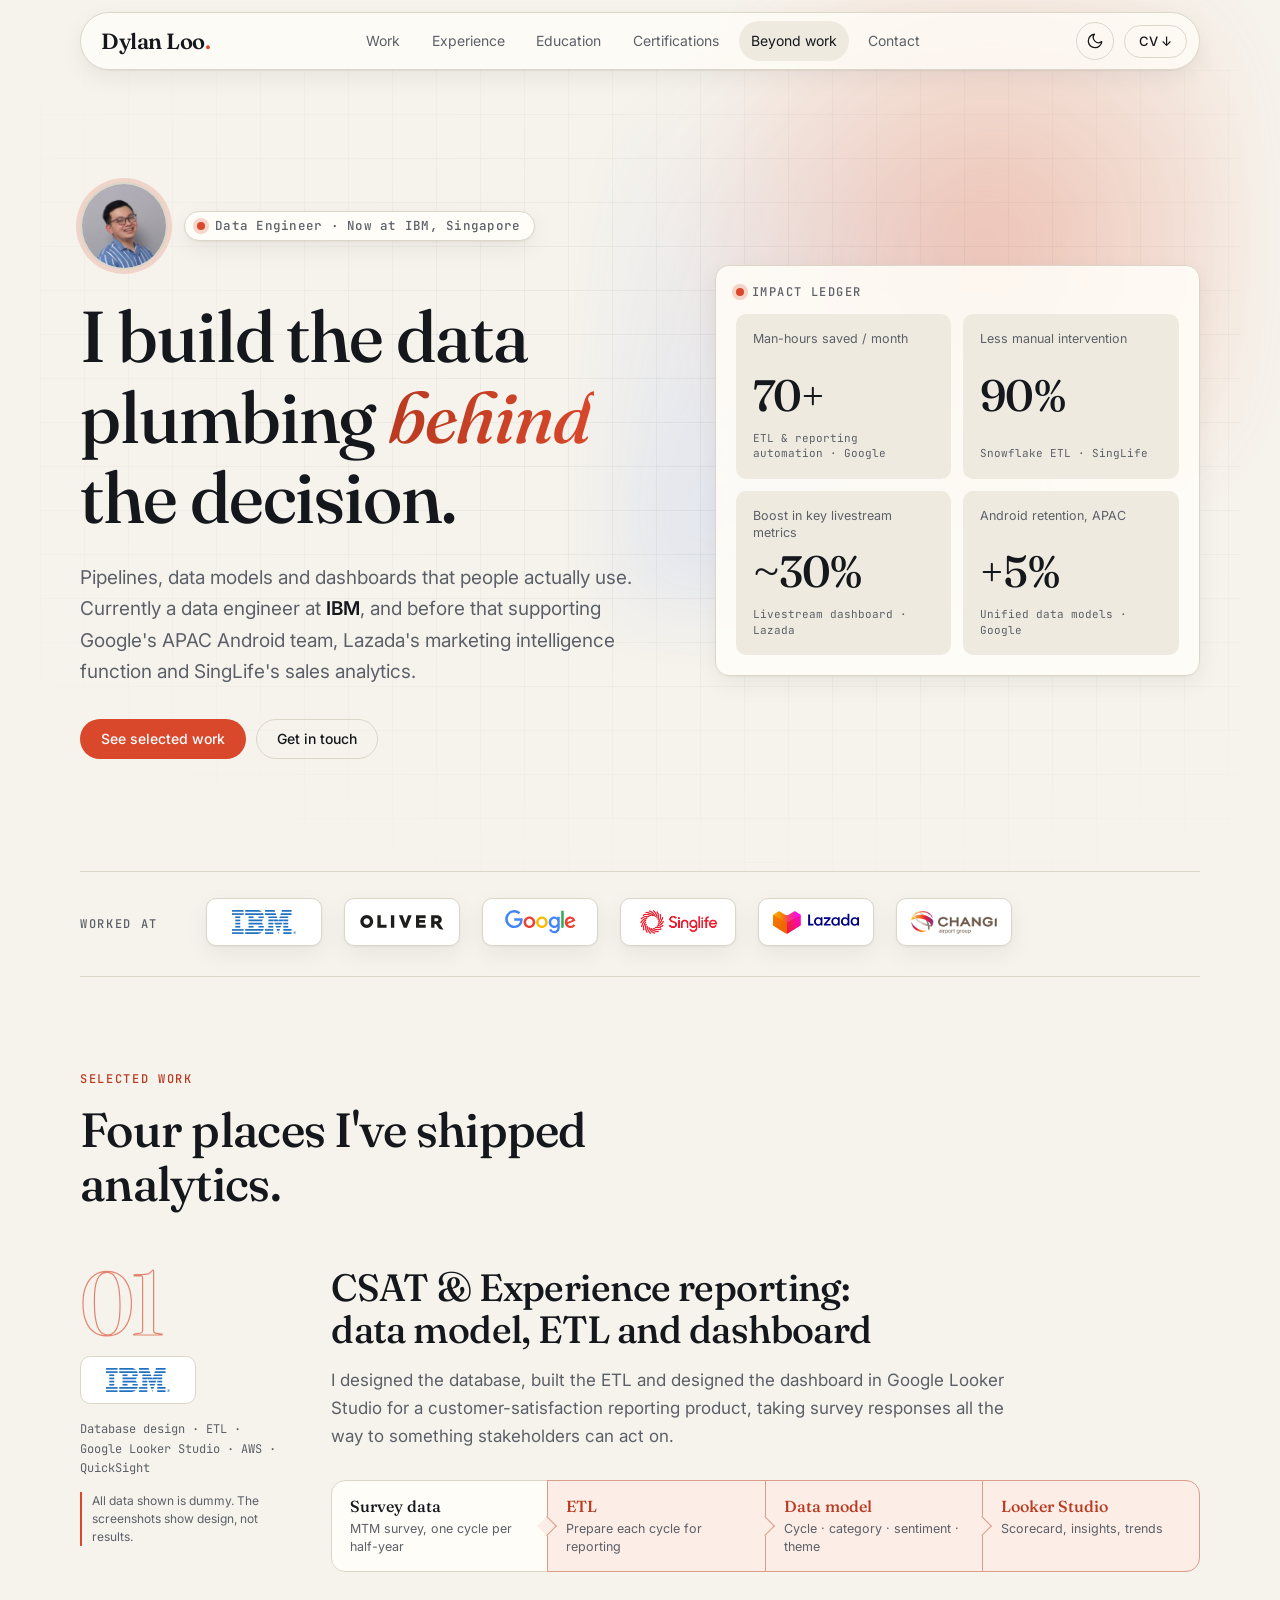
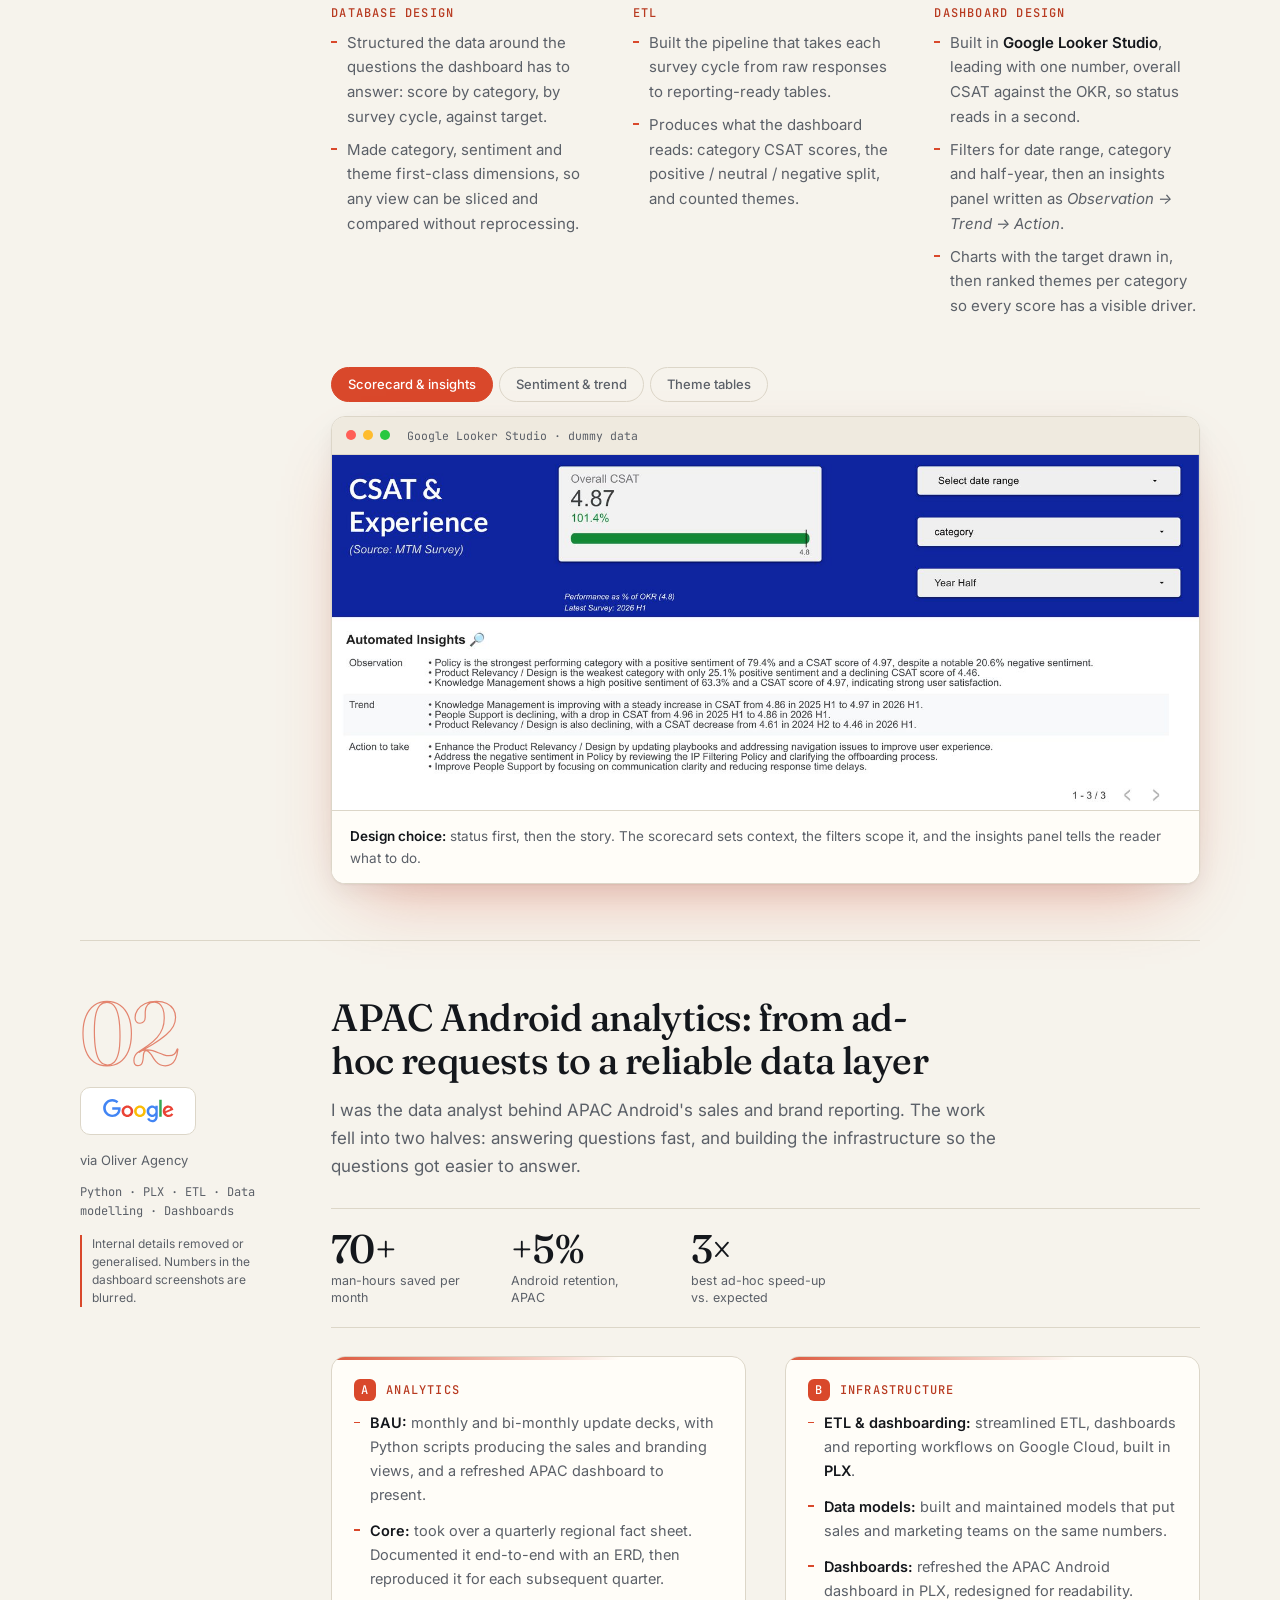
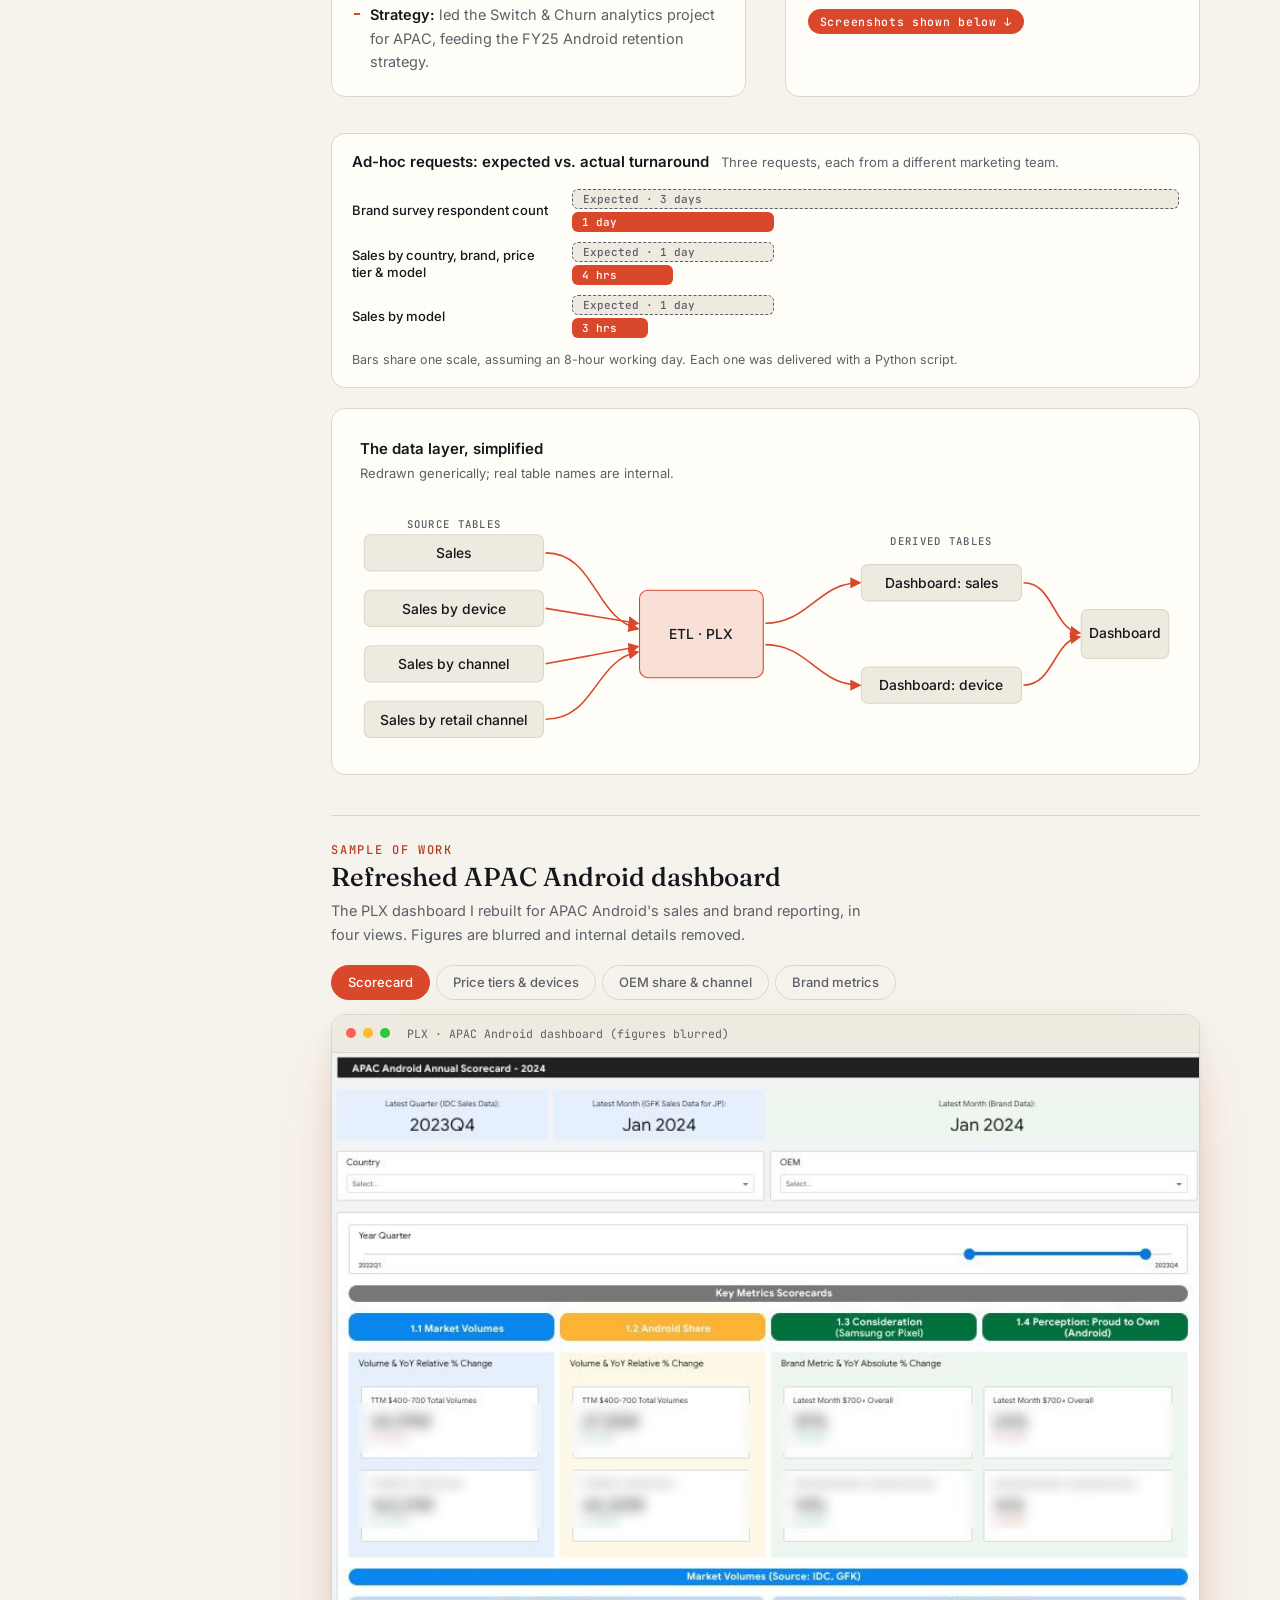
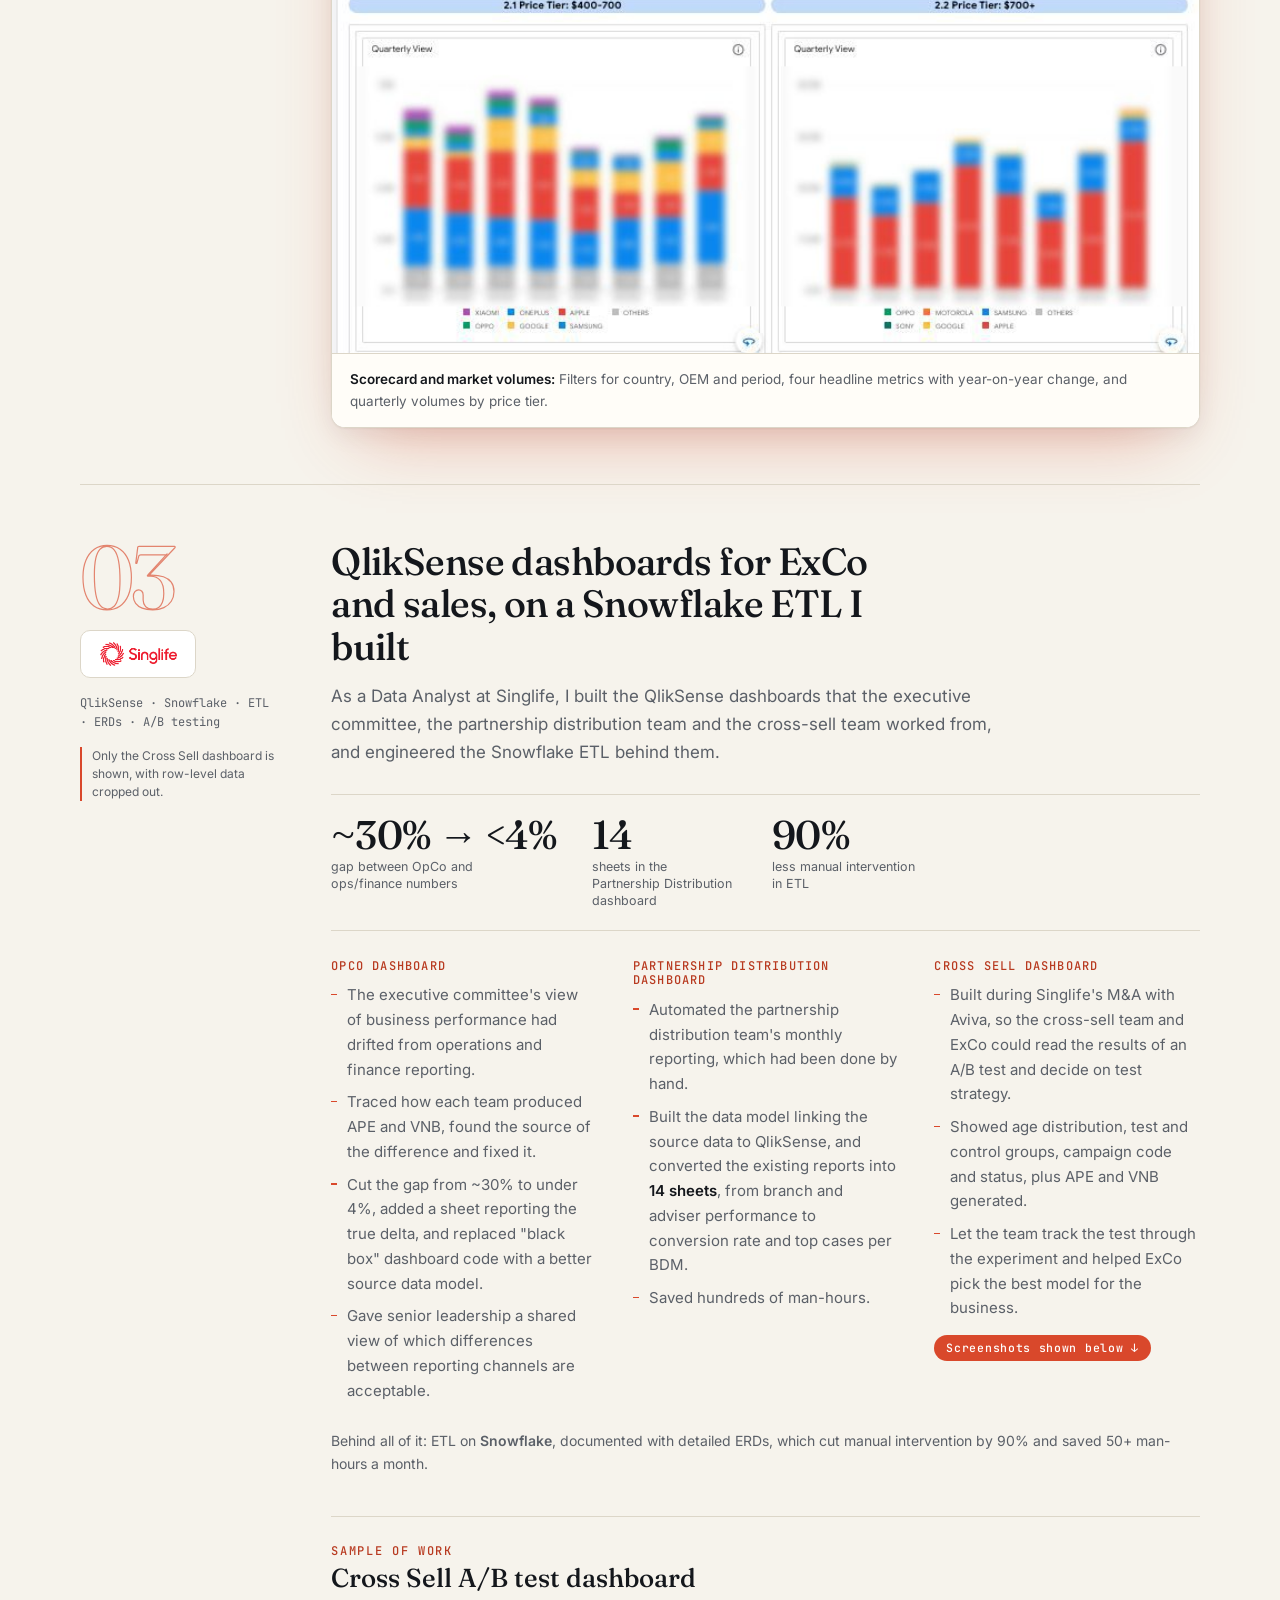
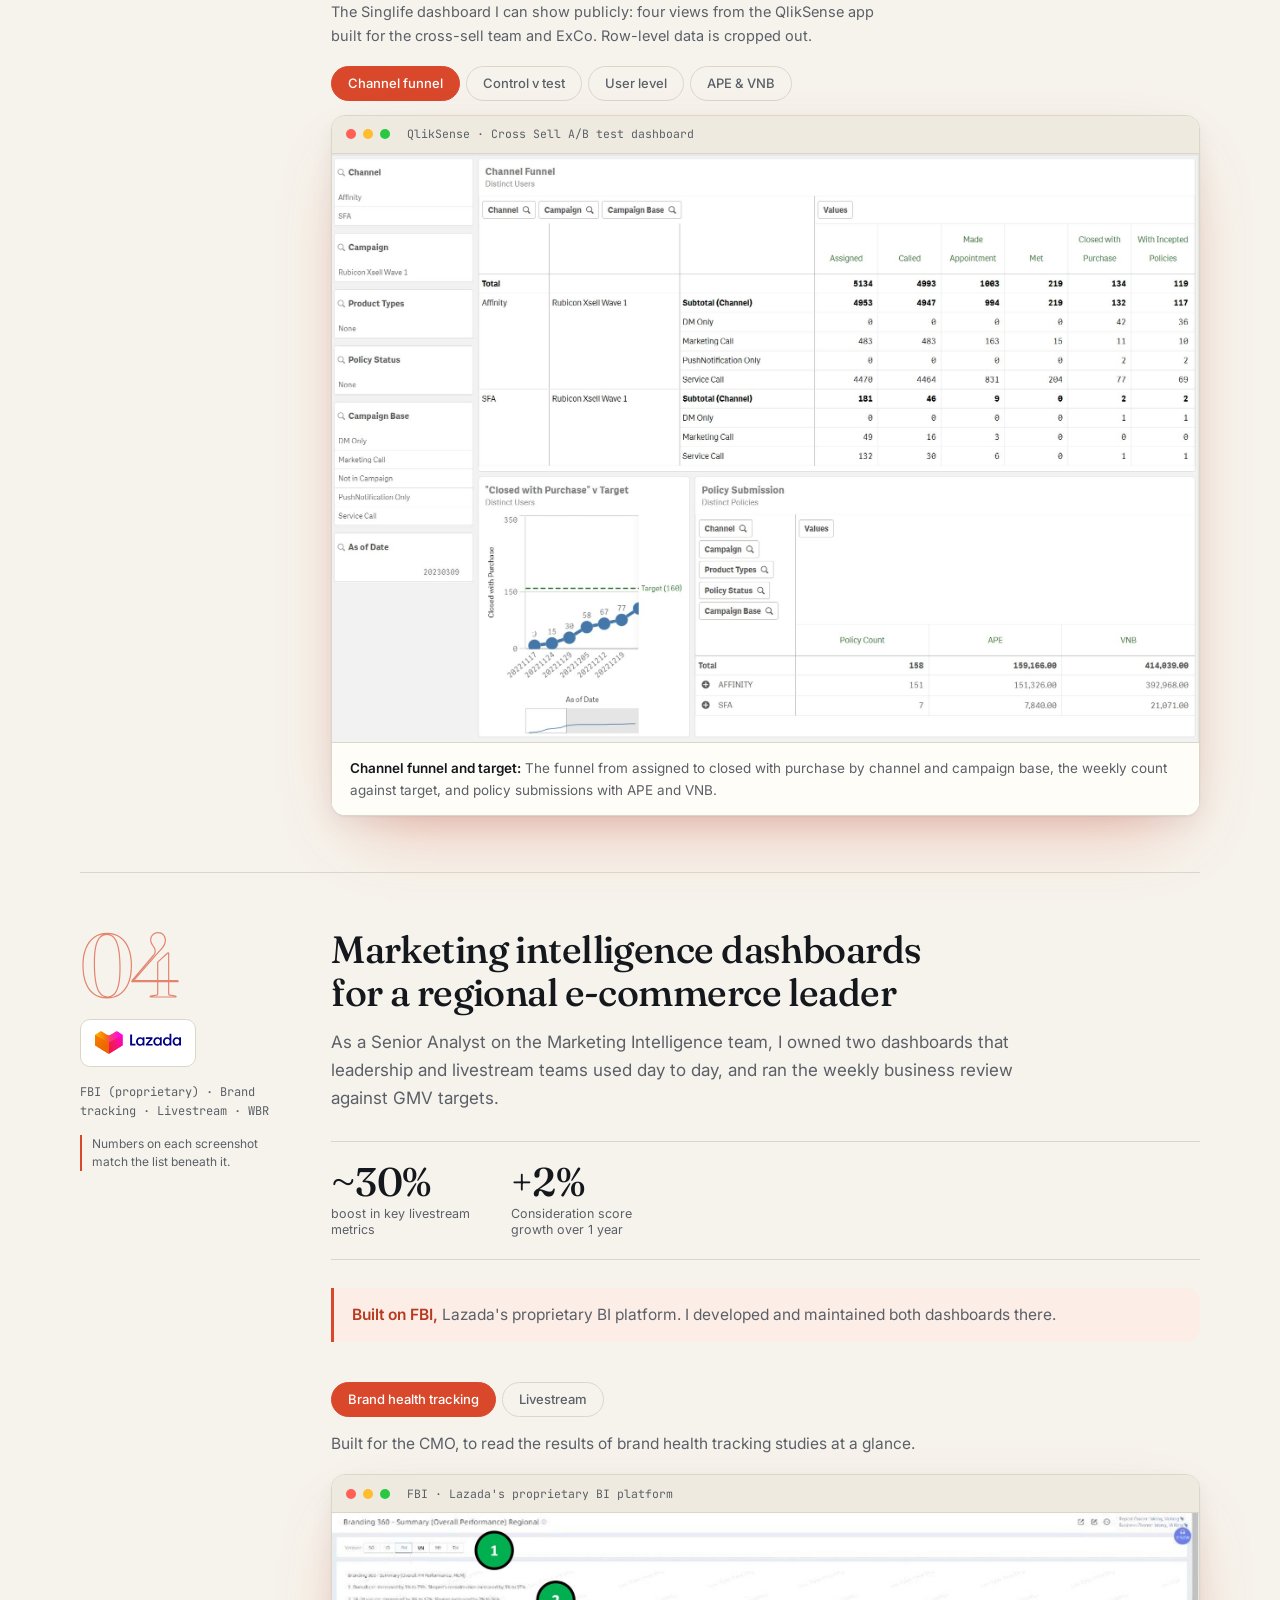
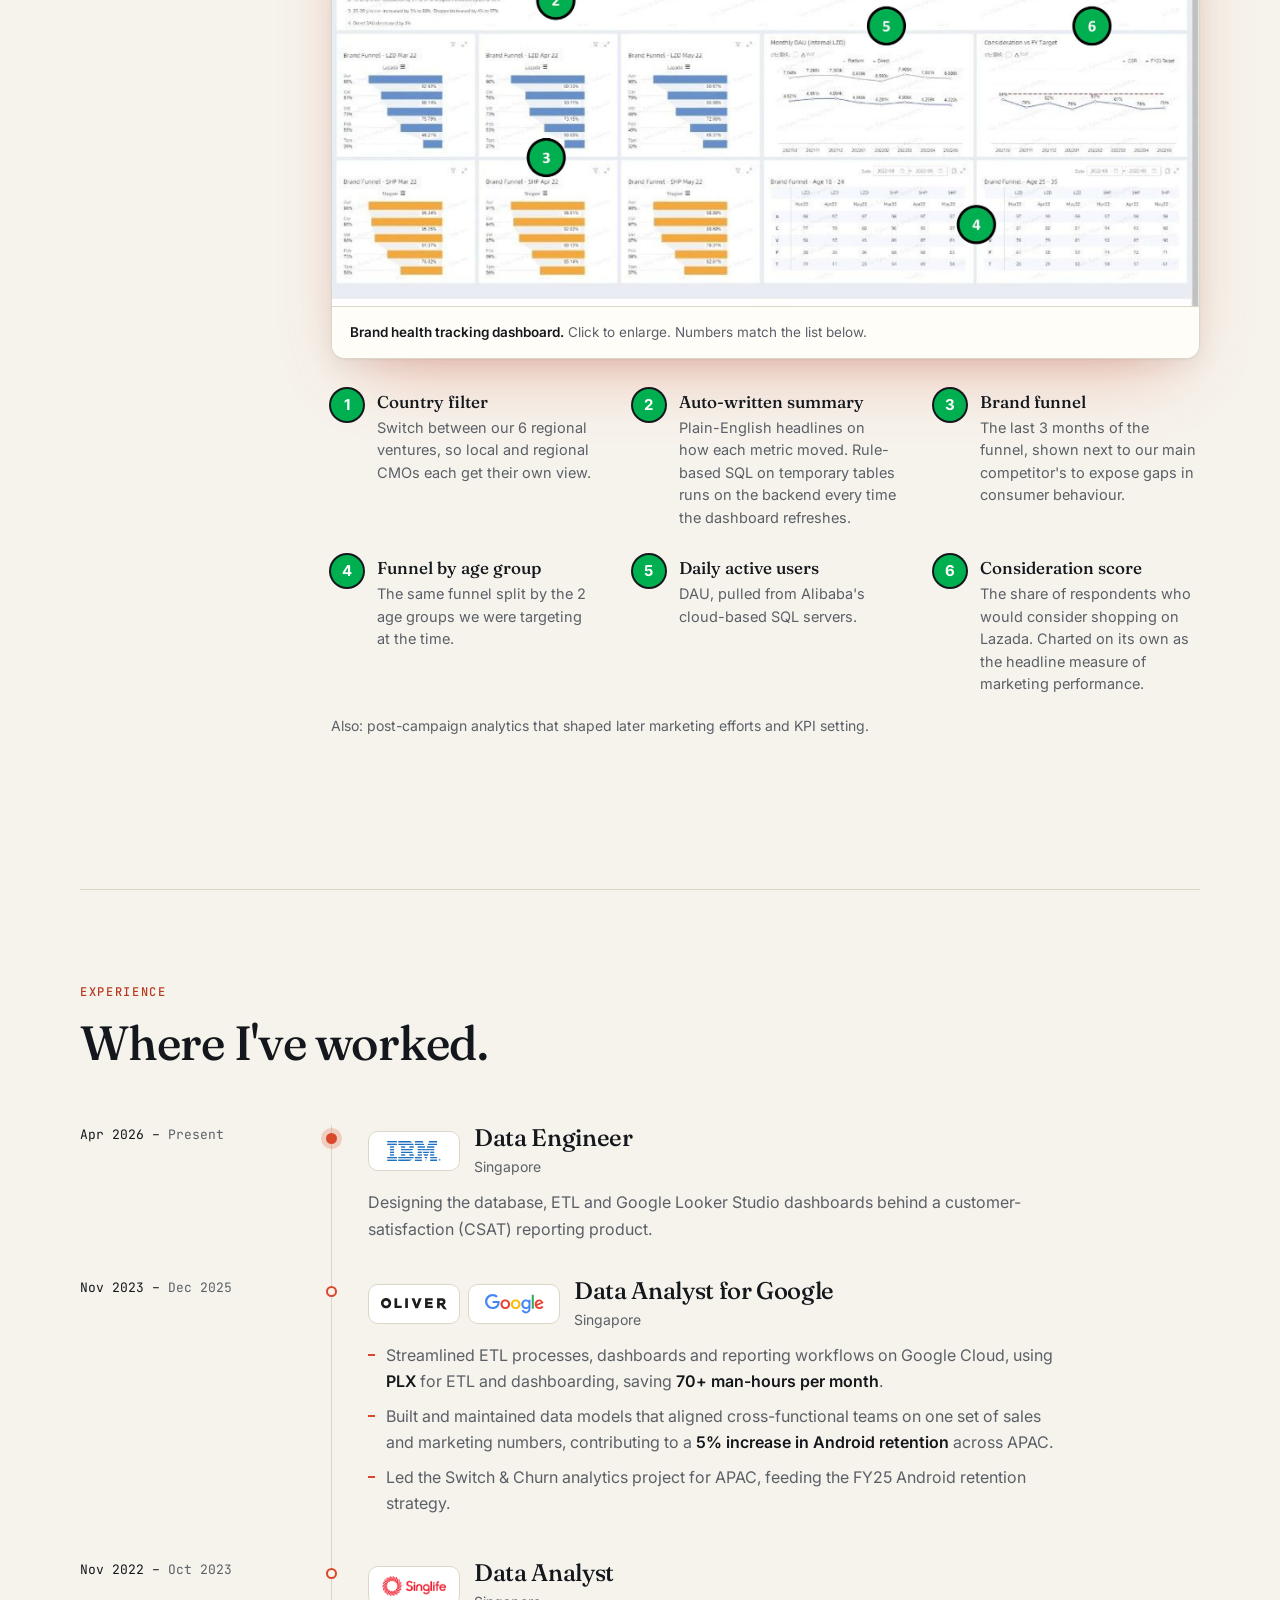
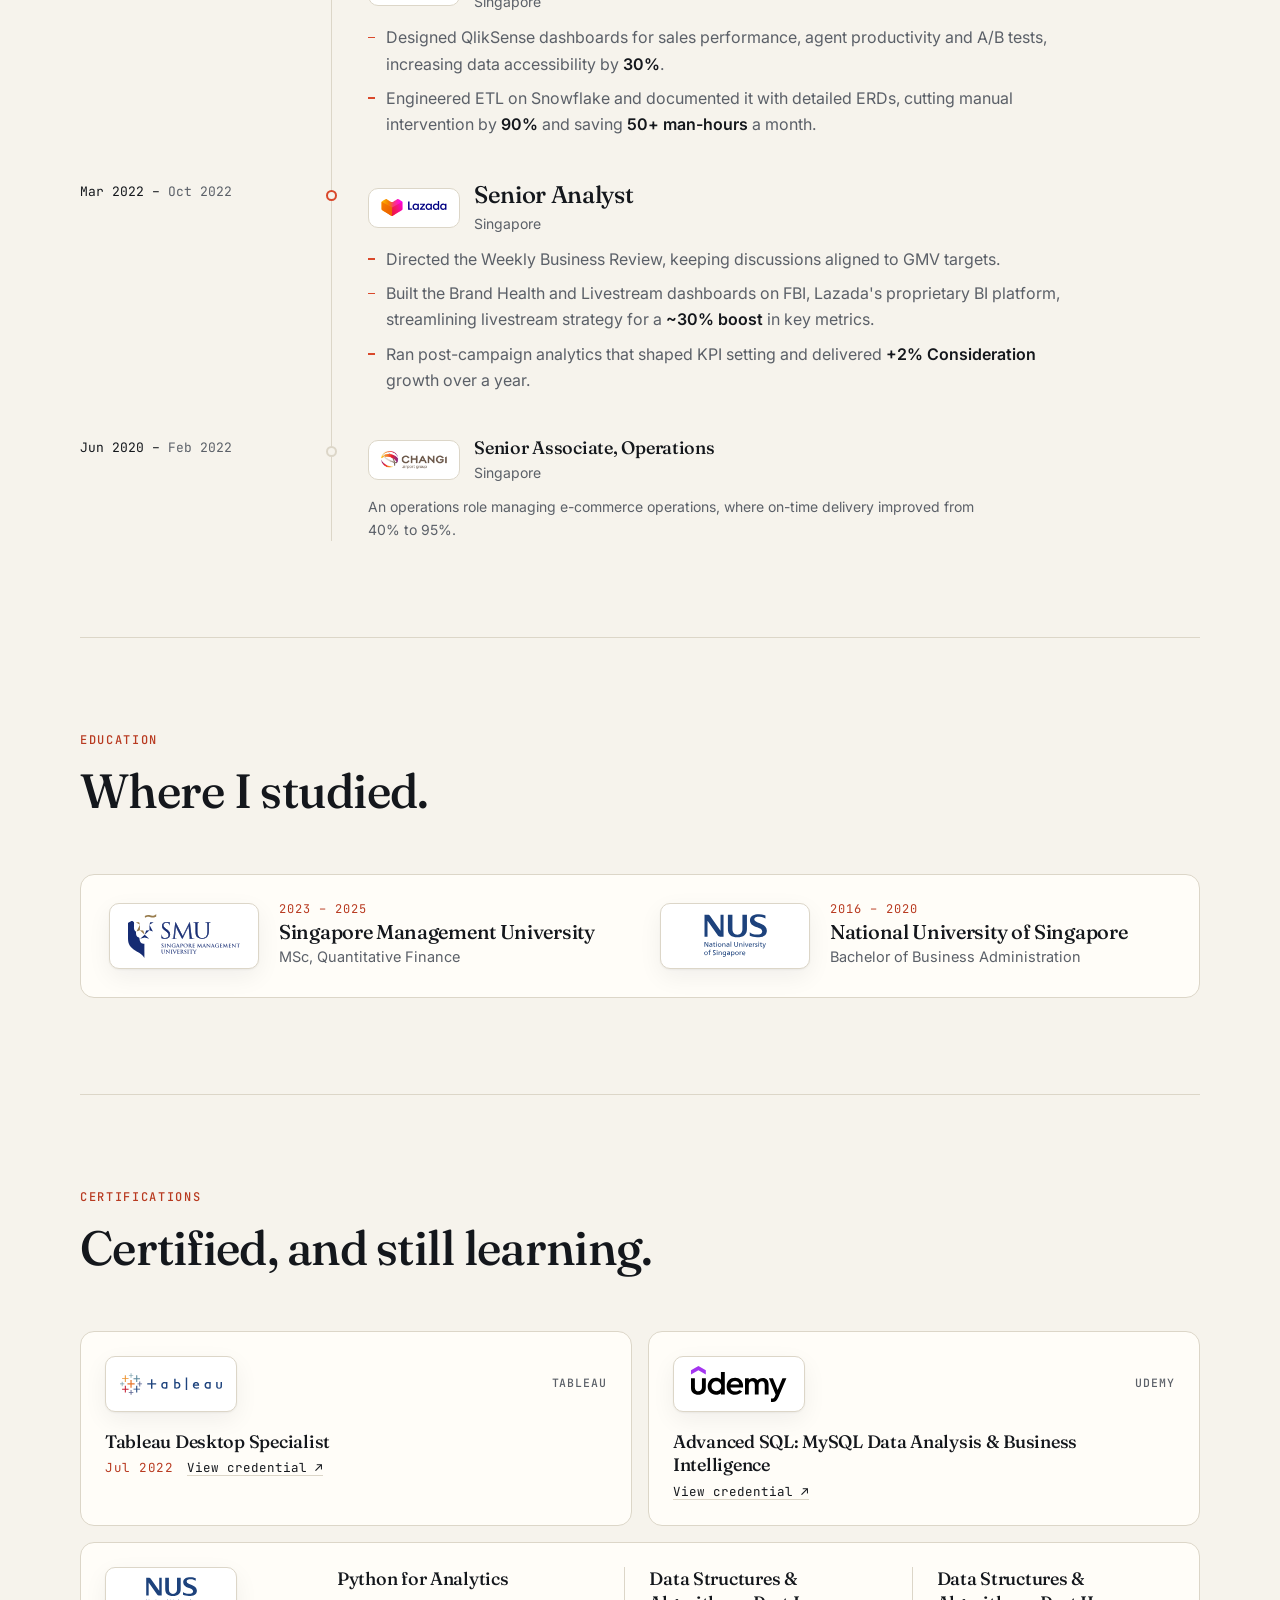
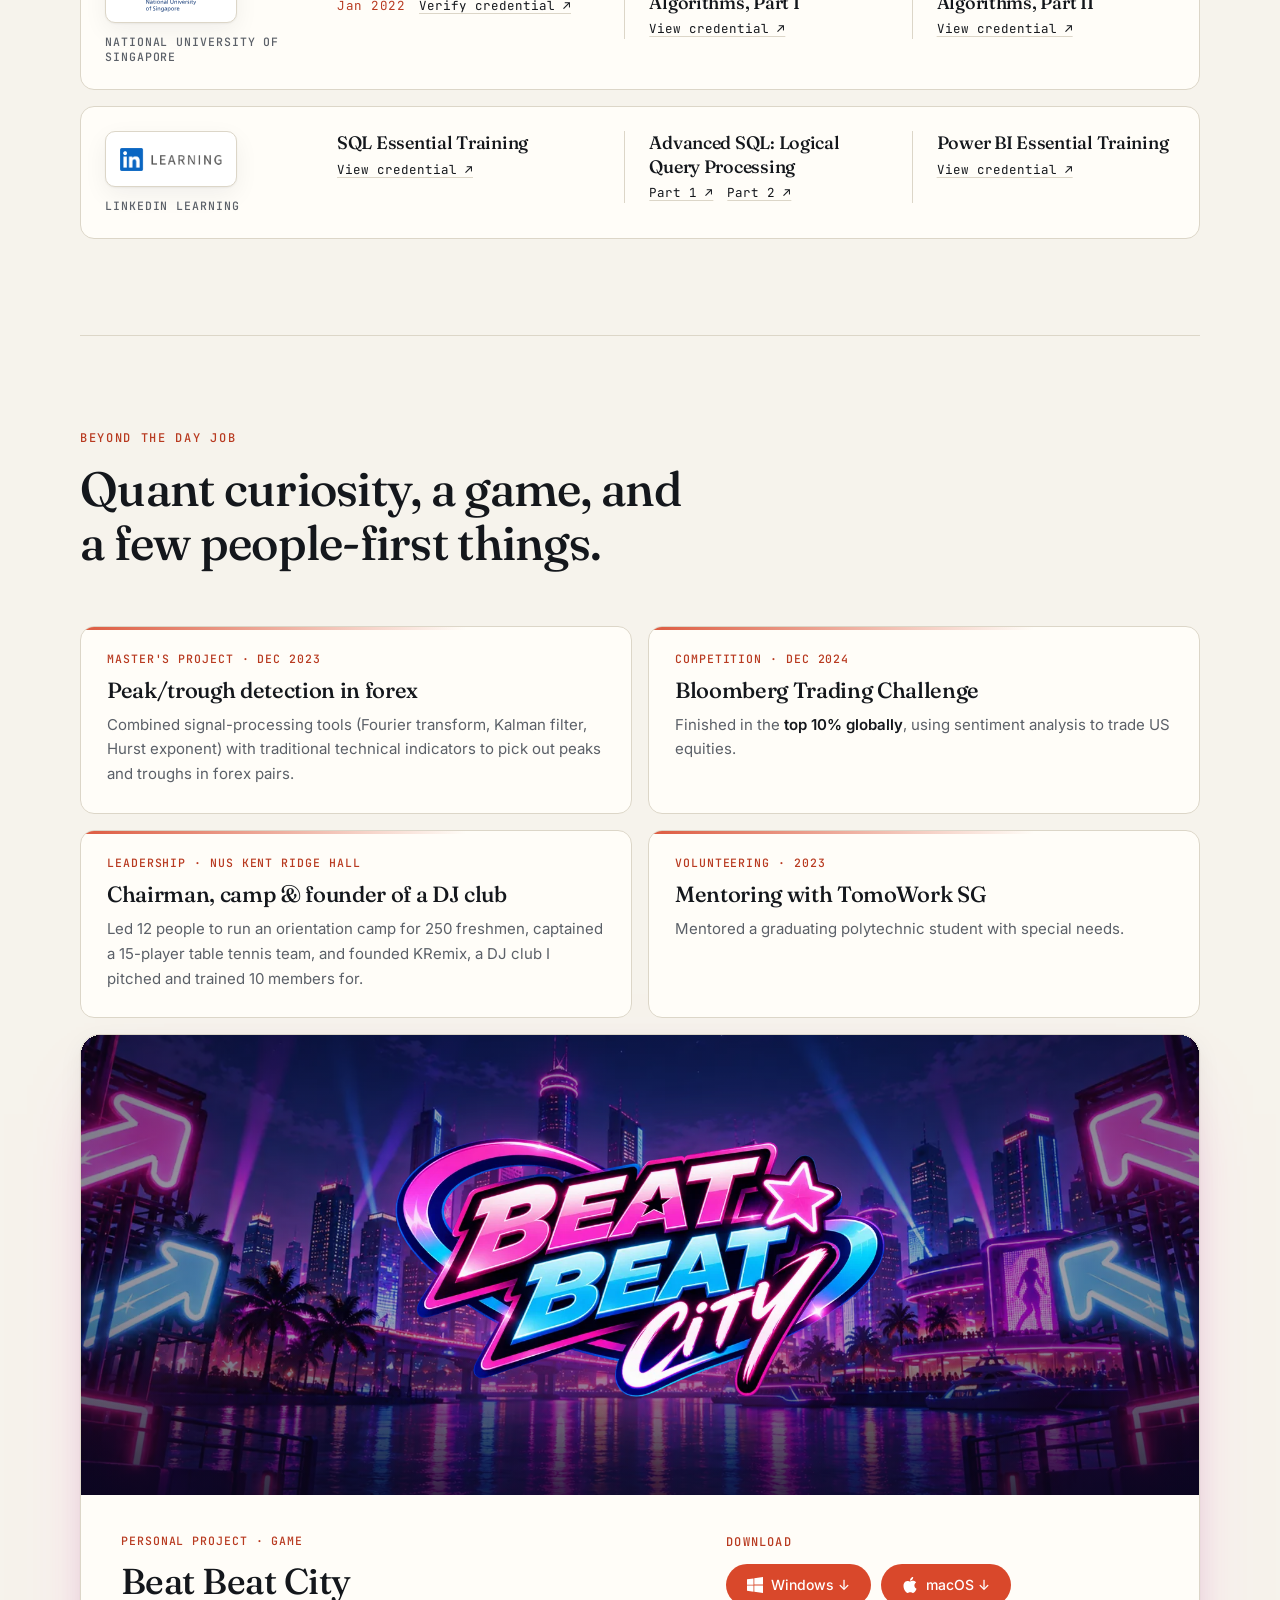
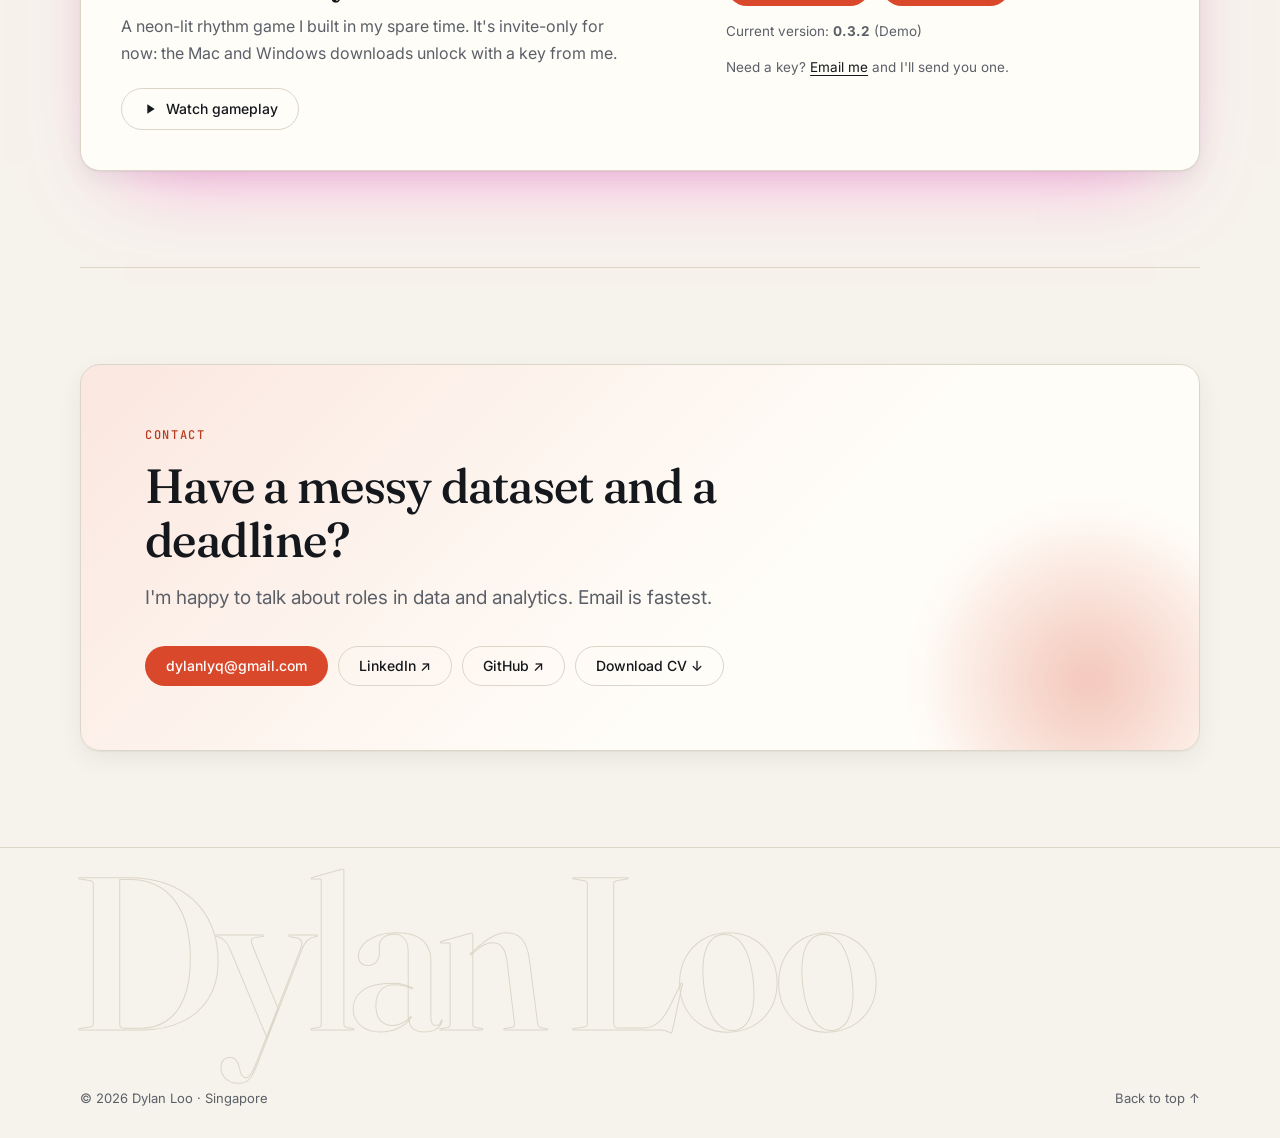
==== index.html @ b59ffa78 "Add DL favicon and apple-touch-icon Co-Authored-By: Claude Sonnet 5.5 <noreply@anthropic.com>" ====
<!doctype html>
<!-- NOTE: images are embedded as base64 so this page works even when served as a single file.
     Source images live in assets/. Edit with search (grep), not by scrolling: a few lines are very long. -->
<html lang="en">
<head>
  <meta charset="utf-8">
  <meta name="viewport" content="width=device-width, initial-scale=1">
  <title>Dylan Loo — Data Engineer</title>
  <meta name="description" content="Dylan Loo is a Singapore-based data engineer and analyst who builds the pipelines, models and dashboards that turn messy data into decisions. IBM, Google, Lazada, SingLife.">
  <meta name="theme-color" content="#f6f3ec" media="(prefers-color-scheme: light)">
  <meta name="theme-color" content="#0d1117" media="(prefers-color-scheme: dark)">
  <link rel="icon" href="/favicon.ico" sizes="48x48">
  <link rel="icon" href="/assets/favicon.png" type="image/png" sizes="512x512">
  <link rel="apple-touch-icon" href="/assets/apple-touch-icon.png">
  <meta property="og:title" content="Dylan Loo — Data Engineer">
  <meta property="og:description" content="Pipelines, models and dashboards that turn messy data into decisions.">
  <meta property="og:type" content="website">

  <link rel="preconnect" href="https://fonts.googleapis.com">
  <link rel="preconnect" href="https://fonts.gstatic.com" crossorigin>
  <link href="https://fonts.googleapis.com/css2?family=Fraunces:opsz,wght@9..144,400;9..144,500;9..144,600&family=Inter:wght@400;500;600&family=JetBrains+Mono:wght@400;500&display=swap" rel="stylesheet">

  <!-- Apply the saved theme before first paint to avoid a flash -->
  <script>
    (function () {
      try {
        var t = localStorage.getItem('theme');
        if (t === 'light' || t === 'dark') document.documentElement.setAttribute('data-theme', t);
      } catch (e) {}
    })();
  </script>
  <style>
/* ───────── Tokens ───────── */
:root {
  --bg: #f6f3ec;
  --surface: #fffdf8;
  --surface-2: #efeadf;
  --ink: #14171c;
  --muted: #5b6068;
  --line: #dcd6c8;
  --accent: #d9482b;
  --accent-ink: #b83a20;
  --on-accent: #ffffff;
  --grid: rgba(20, 23, 28, 0.045);
  --shadow: 0 1px 2px rgba(20, 23, 28, 0.05), 0 8px 24px rgba(20, 23, 28, 0.06);
  --glow2: rgba(70, 120, 255, 0.13);

  --serif: "Fraunces", "Iowan Old Style", Georgia, serif;
  --sans: "Inter", system-ui, -apple-system, "Segoe UI", sans-serif;
  --mono: "JetBrains Mono", ui-monospace, "SF Mono", Menlo, Consolas, monospace;

  --radius: 14px;
  --gutter: clamp(16px, 4vw, 40px);
  color-scheme: light;
}

@media (prefers-color-scheme: dark) {
  :root:not([data-theme="light"]) {
    --bg: #0d1117;
    --surface: #141a22;
    --surface-2: #19212b;
    --ink: #e8eaed;
    --muted: #9aa3ae;
    --line: #263040;
    --accent: #ff7a59;
    --accent-ink: #ff8f72;
    --on-accent: #1a0d08;
    --grid: rgba(232, 234, 237, 0.045);
    --shadow: 0 1px 2px rgba(0, 0, 0, 0.4), 0 8px 24px rgba(0, 0, 0, 0.35);
    --glow2: rgba(70, 120, 255, 0.2);
    color-scheme: dark;
  }
}

:root[data-theme="dark"] {
  --bg: #0d1117;
  --surface: #141a22;
  --surface-2: #19212b;
  --ink: #e8eaed;
  --muted: #9aa3ae;
  --line: #263040;
  --accent: #ff7a59;
  --accent-ink: #ff8f72;
  --on-accent: #1a0d08;
  --grid: rgba(232, 234, 237, 0.045);
  --shadow: 0 1px 2px rgba(0, 0, 0, 0.4), 0 8px 24px rgba(0, 0, 0, 0.35);
  --glow2: rgba(70, 120, 255, 0.2);
  color-scheme: dark;
}

/* ───────── Base ───────── */
*, *::before, *::after { box-sizing: border-box; }
html { scroll-behavior: smooth; scroll-padding-top: 76px; -webkit-text-size-adjust: 100%; overflow-x: clip; }
body {
  margin: 0;
  background: var(--bg);
  color: var(--ink);
  font: 400 16px/1.65 var(--sans);
  -webkit-font-smoothing: antialiased;
  transition: background-color .25s ease, color .25s ease;
}
img, svg { max-width: 100%; display: block; }
a { color: inherit; }
h1, h2, h3, h4, p, ul, ol, dl, dd, figure { margin: 0; }
ul, ol { padding: 0; list-style: none; }
strong { font-weight: 600; }
:focus-visible { outline: 2px solid var(--accent); outline-offset: 3px; border-radius: 4px; }

.wrap { width: min(1120px, 100% - 2 * var(--gutter)); margin-inline: auto; }
.skip { position: absolute; left: -999px; top: 8px; background: var(--ink); color: var(--bg); padding: 8px 14px; border-radius: 8px; z-index: 100; }
.skip:focus { left: 8px; }

.eyebrow {
  font: 500 12px/1 var(--mono);
  letter-spacing: .14em;
  text-transform: uppercase;
  color: var(--accent-ink);
  margin-bottom: 18px;
}
h1, h2, h3 { font-family: var(--serif); font-weight: 500; letter-spacing: -0.015em; line-height: 1.12; }

/* ───────── Nav ───────── */
.nav {
  position: sticky; top: 0; z-index: 50;
  background: color-mix(in srgb, var(--bg) 82%, transparent);
  backdrop-filter: blur(12px);
  -webkit-backdrop-filter: blur(12px);
  border-bottom: 1px solid var(--line);
}
.nav__inner { display: flex; align-items: center; justify-content: space-between; gap: 16px; height: 64px; }
.nav__brand { white-space: nowrap; font: 600 22px/1 var(--serif); text-decoration: none; letter-spacing: -0.02em; }
.nav__brand span { color: var(--accent); }
.nav__links { display: flex; gap: clamp(0px, .6vw, 8px); }
.nav__links a { text-decoration: none; font-size: 14px; color: var(--muted); transition: color .15s; }
.nav__links a:hover { color: var(--ink); }
.nav__actions { display: flex; align-items: center; gap: 10px; }

.theme-toggle {
  width: 38px; height: 38px; display: grid; place-items: center;
  border: 1px solid var(--line); border-radius: 50%;
  background: transparent; color: var(--ink); cursor: pointer;
  transition: border-color .15s, background-color .15s;
}
.theme-toggle:hover { border-color: var(--accent); }
.icon { width: 18px; height: 18px; }
.icon--sun { display: none; }
:root[data-theme="dark"] .icon--sun { display: block; }
:root[data-theme="dark"] .icon--moon { display: none; }
@media (prefers-color-scheme: dark) {
  :root:not([data-theme="light"]) .icon--sun { display: block; }
  :root:not([data-theme="light"]) .icon--moon { display: none; }
}

/* ───────── Buttons ───────── */
.btn {
  display: inline-flex; align-items: center; justify-content: center;
  padding: 12px 20px; border-radius: 999px;
  font: 500 14px/1 var(--sans); text-decoration: none;
  border: 1px solid transparent; cursor: pointer;
  transition: transform .15s, background-color .15s, border-color .15s, color .15s;
}
.btn svg { width: 16px; height: 16px; margin-right: 8px; fill: currentColor; flex: none; }
.btn:hover { transform: translateY(-1px); }
.btn--primary { background: var(--accent); color: var(--on-accent); }
.btn--primary:hover { background: var(--accent-ink); }
.btn--ghost { border-color: var(--line); color: var(--ink); background: transparent; }
.btn--ghost:hover { border-color: var(--accent); }
.btn--sm { padding: 9px 14px; font-size: 13px; }

/* ───────── Hero ───────── */
.hero {
  display: grid;
  grid-template-columns: minmax(0, 1.15fr) minmax(0, 1fr);
  gap: clamp(32px, 6vw, 80px);
  align-items: center;
  padding-block: clamp(48px, 9vw, 112px);
  position: relative;
}
.hero::before { /* faint chart-paper grid */
  content: ""; position: absolute; inset: 0 calc(-1 * var(--gutter)); z-index: -1;
  background-image:
    linear-gradient(var(--grid) 1px, transparent 1px),
    linear-gradient(90deg, var(--grid) 1px, transparent 1px);
  background-size: 44px 44px;
  mask-image: radial-gradient(ellipse 80% 70% at 60% 40%, #000 30%, transparent 100%);
  -webkit-mask-image: radial-gradient(ellipse 80% 70% at 60% 40%, #000 30%, transparent 100%);
}
.hero h1 { font-size: clamp(38px, 6.2vw, 72px); margin-bottom: 24px; }
.hero h1 em { font-style: italic; color: var(--accent-ink); }
.lede { font-size: clamp(16px, 1.6vw, 19px); color: var(--muted); max-width: 56ch; }
.lede strong { color: var(--ink); }
.hero__cta { display: flex; flex-wrap: wrap; gap: 10px; margin-top: 32px; }

.ledger {
  background: var(--surface);
  border: 1px solid var(--line);
  border-radius: var(--radius);
  padding: 20px;
  box-shadow: var(--shadow);
}
.ledger__title { font: 500 12px/1 var(--mono); letter-spacing: .12em; text-transform: uppercase; color: var(--muted); display: flex; align-items: center; gap: 8px; margin-bottom: 16px; }
.dot { width: 8px; height: 8px; border-radius: 50%; background: var(--accent); box-shadow: 0 0 0 4px color-mix(in srgb, var(--accent) 22%, transparent); }
.ledger__grid { display: grid; grid-template-columns: 1fr 1fr; gap: 12px; }
.tile { background: var(--surface-2); border-radius: 10px; padding: 16px; display: flex; flex-direction: column; }
.tile dt { font-size: 12.5px; color: var(--muted); line-height: 1.35; min-height: 2.7em; }
.tile dd { margin-top: 8px; font: 500 clamp(32px, 4vw, 44px)/1 var(--serif); letter-spacing: -0.02em; font-variant-numeric: tabular-nums; }
.tile .from { font: 400 12px/1 var(--mono); color: var(--muted); letter-spacing: 0; margin-left: 4px; }
.tile__src { margin-top: auto; padding-top: 14px; font: 400 11px/1.4 var(--mono); color: var(--muted); }

/* ───────── Sections ───────── */
.section { padding-block: clamp(48px, 8vw, 96px); border-top: 1px solid var(--line); }
.section__head { margin-bottom: clamp(32px, 5vw, 56px); }
.section__head h2, .contact h2 { font-size: clamp(30px, 4.4vw, 48px); max-width: 20ch; }

/* ───────── Case studies ───────── */
.case {
  display: grid;
  grid-template-columns: 200px minmax(0, 1fr);
  gap: clamp(20px, 4vw, 56px);
  padding-block: clamp(32px, 5vw, 56px);
  border-top: 1px solid var(--line);
}
.case:first-of-type { border-top: 0; padding-top: 0; }
.case__meta { position: sticky; top: 88px; align-self: start; }
.case__num { font: 500 13px/1 var(--mono); color: var(--accent-ink); margin-bottom: 12px; }
.case__org { font: 500 24px/1.15 var(--serif); margin-bottom: 4px; }
.case__org span { display: block; font: 400 13px/1.4 var(--sans); color: var(--muted); margin-top: 4px; }
.case__tags { font: 400 12px/1.6 var(--mono); color: var(--muted); margin-top: 14px; }
.case__note { font: 400 12px/1.5 var(--sans); color: var(--muted); margin-top: 14px; padding-left: 10px; border-left: 2px solid var(--accent); }

.case__body { min-width: 0; }
.case__body h3 { font-size: clamp(26px, 3.4vw, 38px); margin-bottom: 14px; max-width: 24ch; }
.case__lede { font-size: 17px; color: var(--muted); max-width: 62ch; }
.case__foot { margin-top: 18px; font-size: 14px; color: var(--muted); }
.case h4 { font: 500 12px/1.2 var(--mono); letter-spacing: .1em; text-transform: uppercase; color: var(--accent-ink); margin-bottom: 10px; }

.stats { display: flex; flex-wrap: wrap; gap: 12px 36px; margin: 28px 0; padding-block: 20px; border-block: 1px solid var(--line); }
.stat { display: flex; flex-direction: column; gap: 4px; }
.stat__n { font: 500 clamp(28px, 3.6vw, 40px)/1 var(--serif); letter-spacing: -0.02em; font-variant-numeric: tabular-nums; }
.stat__l { font-size: 12.5px; color: var(--muted); max-width: 18ch; line-height: 1.35; }

figcaption { font-size: 13px; color: var(--muted); }

.cols { display: grid; grid-template-columns: repeat(3, minmax(0, 1fr)); gap: clamp(20px, 3vw, 36px); }
.cols p, .cols li { font-size: 15px; color: var(--muted); }
.cols li { padding-left: 16px; position: relative; margin-bottom: 8px; }
.cols li::before { content: ""; position: absolute; left: 0; top: .7em; width: 6px; height: 1.5px; background: var(--accent); }
.cols strong, .tight strong { color: var(--ink); }

.split { display: grid; grid-template-columns: 1fr 1fr; gap: clamp(20px, 3vw, 40px); margin-bottom: 36px; }
.split__col { background: var(--surface); border: 1px solid var(--line); border-radius: var(--radius); padding: 22px; }
.split__col h4 { display: flex; align-items: center; gap: 10px; }
.chip { display: inline-grid; place-items: center; width: 22px; height: 22px; border-radius: 6px; background: var(--accent); color: var(--on-accent); font-size: 12px; }
.tight li { font-size: 14.5px; color: var(--muted); margin-bottom: 12px; padding-left: 16px; position: relative; }
.tight li:last-child { margin-bottom: 0; }
.tight li::before { content: ""; position: absolute; left: 0; top: .72em; width: 6px; height: 1.5px; background: var(--accent); }

/* Charts */
.viz { background: var(--surface); border: 1px solid var(--line); border-radius: var(--radius); padding: clamp(18px, 3vw, 28px); margin-top: 20px; }
.viz figcaption { display: flex; flex-direction: column; gap: 2px; margin-bottom: 22px; }
.viz figcaption strong { color: var(--ink); font-size: 15px; }
.viz__foot { margin-top: 18px; font-size: 12.5px; color: var(--muted); }

.tat { display: grid; gap: 22px; }
.tat__label { font-size: 13.5px; font-weight: 500; margin-bottom: 8px; }
.tat__bars { display: grid; gap: 6px; }
.bar { height: 28px; width: var(--w); min-width: 64px; border-radius: 6px; display: flex; align-items: center; padding-inline: 10px; font: 500 12px/1 var(--mono); white-space: nowrap; }
.bar--exp { min-width: 136px; background: var(--surface-2); border: 1px dashed var(--muted); color: var(--muted); }
.bar--act { background: var(--accent); color: var(--on-accent); }

.viz--compact { padding: 16px 20px; }
.viz--compact figcaption { flex-direction: row; flex-wrap: wrap; align-items: baseline; gap: 2px 12px; margin-bottom: 14px; }
.viz--compact .tat { gap: 10px; }
.viz--compact .tat__row { display: grid; grid-template-columns: minmax(0, 200px) minmax(0, 1fr); gap: 4px 20px; align-items: center; }
.viz--compact .tat__label { margin-bottom: 0; font-size: 13px; line-height: 1.3; }
.viz--compact .tat__bars { gap: 3px; }
.viz--compact .bar { height: 20px; font-size: 11px; }
.viz--compact .bar--exp { min-width: 120px; }
.viz--compact .viz__foot { margin-top: 12px; }
@media (max-width: 620px) { .viz--compact .tat__row { grid-template-columns: minmax(0, 1fr); } }

.pipe-scroll { overflow-x: auto; margin-inline: -4px; padding-inline: 4px; }
.pipe { width: 100%; min-width: 560px; height: auto; max-height: 260px; }
.pipe__box rect { fill: var(--surface-2); stroke: var(--line); stroke-width: 1; }
.pipe__box text { fill: var(--ink); font: 500 13px var(--sans); }
.pipe__box--accent rect { fill: color-mix(in srgb, var(--accent) 16%, var(--surface)); stroke: var(--accent); }
.pipe__cap { fill: var(--muted); font: 500 10px var(--mono); letter-spacing: .12em; }
.pipe__lines path { stroke: var(--accent); stroke-width: 1.5; }


/* ───────── Timeline ───────── */
.timeline { display: grid; }
.job { display: grid; grid-template-columns: 200px minmax(0, 1fr); gap: clamp(20px, 4vw, 56px); padding-block: 28px; border-top: 1px solid var(--line); }
.job:first-child { border-top: 0; padding-top: 0; }
.job__when { font: 400 13px/1.5 var(--mono); color: var(--muted); }
.job__when span { color: var(--ink); }
.job h3 { font-size: 24px; margin-bottom: 12px; }
.job h3 small { display: block; font: 400 14px/1.5 var(--sans); color: var(--muted); letter-spacing: 0; margin-top: 4px; }
.job li { position: relative; padding-left: 18px; margin-bottom: 8px; color: var(--muted); max-width: 70ch; }
.job li::before { content: ""; position: absolute; left: 0; top: .78em; width: 7px; height: 1.5px; background: var(--accent); }
.job li strong { color: var(--ink); }
.job p { color: var(--muted); max-width: 70ch; }

.edu { display: grid; grid-template-columns: 1fr 1fr; gap: 24px 40px; padding: 28px; background: var(--surface); border: 1px solid var(--line); border-radius: var(--radius); }
.edu__school { display: flex; flex-wrap: wrap; align-items: center; gap: 12px 20px; }
.edu__school .lg { width: 150px; height: 66px; padding: 10px 14px; box-shadow: var(--shadow); }
.edu__school > div { min-width: 0; }
.edu h3 { font-size: 20px; margin: 6px 0 2px; }
.edu p { color: var(--muted); font-size: 14.5px; }
.edu .edu__yrs { font: 400 12px/1 var(--mono); letter-spacing: .08em; color: var(--accent-ink); }

/* ───────── Cards ───────── */
.cards + .project { margin-top: 16px; }
.cards { display: grid; grid-template-columns: repeat(2, minmax(0, 1fr)); gap: 16px; }
.card { background: var(--surface); border: 1px solid var(--line); border-radius: var(--radius); padding: 26px; }
.card__tag { font: 500 11.5px/1 var(--mono); letter-spacing: .08em; text-transform: uppercase; color: var(--accent-ink); margin-bottom: 14px; }
.card h3 { font-size: 22px; margin-bottom: 10px; }
.card p:last-child { color: var(--muted); font-size: 15px; }
.card strong { color: var(--ink); }

/* ───────── Contact / footer ───────── */
.contact__box {
  padding: clamp(28px, 6vw, 64px);
  border-radius: calc(var(--radius) + 6px);
  background: var(--surface);
  border: 1px solid var(--line);
  box-shadow: var(--shadow);
}
.contact h2 { margin-bottom: 16px; }
.footer { border-top: 1px solid var(--line); padding-block: 28px; font-size: 13px; color: var(--muted); }
.footer__inner { display: flex; justify-content: space-between; gap: 16px; flex-wrap: wrap; }
.footer a { text-decoration: none; }
.footer a:hover { color: var(--ink); }

/* ───────── Responsive ───────── */
@media (max-width: 920px) {
  .hero { grid-template-columns: minmax(0, 1fr); }
  .case, .job { grid-template-columns: minmax(0, 1fr); gap: 14px; }
  .case__meta { position: static; display: flex; flex-wrap: wrap; align-items: baseline; gap: 4px 16px; }
  .case__num, .case__tags, .case__note { margin-top: 0; margin-bottom: 0; }
  .case__note { flex-basis: 100%; }
  .cols, .split, .cards, .edu { grid-template-columns: minmax(0, 1fr); }
}
@media (max-width: 620px) {
  .nav__links { display: none; }
  .ledger__grid { grid-template-columns: minmax(0, 1fr); }
  .tile dt { min-height: 0; }
  .stats { gap: 18px 28px; }
}

/* ───────── Motion ───────── */
.reveal { opacity: 0; transform: translateY(14px); transition: opacity .6s ease, transform .6s ease; }
.reveal.is-in { opacity: 1; transform: none; }
.bar { transform-origin: left; }
.tat.is-ready .bar { animation: grow .8s cubic-bezier(.2, .7, .2, 1) both; }
.tat.is-ready .bar--act { animation-delay: .25s; }
@keyframes grow { from { transform: scaleX(0); } to { transform: scaleX(1); } }

@media (prefers-reduced-motion: reduce) {
  html { scroll-behavior: auto; }
  *, *::before, *::after { transition: none !important; animation: none !important; }
  .reveal { opacity: 1; transform: none; }
}

@media print {
  .nav, .theme-toggle, .hero::before { display: none; }
  .reveal { opacity: 1; transform: none; }
}

/* ───────── Headshot ───────── */
.hero__id { display: flex; align-items: center; flex-wrap: wrap; gap: 16px; margin-bottom: 26px; }
.hero__id .status { margin-bottom: 0; }
.headshot { flex: none; width: 88px; height: 88px; border-radius: 50%; overflow: hidden; border: 2px solid var(--line); box-shadow: 0 0 0 4px color-mix(in srgb, var(--accent) 18%, transparent); background: var(--surface-2); }
.headshot img { width: 100%; height: 100%; object-fit: cover; }

/* ───────── CV dialog ───────── */
.dialog { border: 1px solid var(--line); border-radius: var(--radius); background: var(--surface); color: var(--ink); padding: 0; width: min(420px, calc(100% - 32px)); box-shadow: var(--shadow); }
.dialog::backdrop { background: rgba(0, 0, 0, .55); backdrop-filter: blur(2px); }
.dialog__inner { padding: 26px; display: grid; gap: 14px; justify-items: start; }
.dialog h2 { font-size: 26px; }
.dialog p { color: var(--muted); font-size: 14.5px; }
.dialog__widget { min-height: 65px; }
.dialog__status { min-height: 1.4em; font-size: 13px; }
.dialog__status.is-error { color: var(--accent-ink); }

/* ═════════ Visual polish layer ═════════ */

/* Floating pill nav */
.nav { top: 12px; margin: 12px auto 0; width: min(1120px, 100% - 2 * var(--gutter)); border: 1px solid var(--line); border-radius: 999px; background: color-mix(in srgb, var(--surface) 78%, transparent); box-shadow: var(--shadow); }
.nav__inner { width: auto; padding-inline: 20px 12px; height: 56px; }
.nav__links a { white-space: nowrap; padding: 8px 12px; border-radius: 999px; transition: color .15s, background-color .15s; }
.nav__links a:hover { background: var(--surface-2); }
.nav__links a.is-active { color: var(--ink); background: var(--surface-2); }
@media (max-width: 1060px) { .nav__links { display: none; } }
html { scroll-padding-top: 96px; }

/* Hero depth */
.hero { overflow: visible; }
.hero::after {
  content: ""; position: absolute; z-index: -1; pointer-events: none;
  inset: -80px calc(-1 * var(--gutter)) auto auto; width: min(620px, 100%); height: 620px;
  background:
    radial-gradient(circle at 60% 40%, color-mix(in srgb, var(--accent) 34%, transparent), transparent 62%),
    radial-gradient(circle at 15% 85%, var(--glow2), transparent 60%);
  filter: blur(36px); opacity: .85;
}
.status { display: inline-flex; align-items: center; gap: 10px; padding: 8px 14px 8px 12px; margin-bottom: 26px; border: 1px solid var(--line); border-radius: 999px; background: var(--surface); font: 500 12.5px/1 var(--mono); letter-spacing: .02em; color: var(--muted); box-shadow: var(--shadow); }
.dot { animation: pulse 2.4s ease-out infinite; }
@keyframes pulse { 0% { box-shadow: 0 0 0 0 color-mix(in srgb, var(--accent) 55%, transparent); } 70%, 100% { box-shadow: 0 0 0 9px transparent; } }
.hero h1 em { background: linear-gradient(100deg, var(--accent-ink), var(--accent)); -webkit-background-clip: text; background-clip: text; color: transparent; padding-right: .06em; }
.ledger { backdrop-filter: blur(6px); -webkit-backdrop-filter: blur(6px); background: color-mix(in srgb, var(--surface) 88%, transparent); }
.tile { border: 1px solid transparent; transition: border-color .2s, transform .2s; }
.tile:hover { border-color: var(--accent); transform: translateY(-2px); }

/* Organisations strip */
.strip { display: flex; align-items: center; gap: clamp(16px, 4vw, 48px); padding-block: 26px; border-block: 1px solid var(--line); flex-wrap: wrap; }
.strip p { font: 500 12px/1 var(--mono); letter-spacing: .14em; text-transform: uppercase; color: var(--muted); }
.strip ul { display: flex; flex-wrap: wrap; gap: 10px clamp(20px, 4vw, 52px); align-items: center; }
.strip li { font: 500 clamp(18px, 2.2vw, 24px)/1 var(--serif); color: var(--muted); letter-spacing: -0.01em; transition: color .2s; }
.strip li:hover { color: var(--ink); }
.strip + .section { border-top: 0; }

/* Case studies: big ghost numerals */
.case { position: relative; }
.case__num { font: 500 clamp(54px, 7vw, 92px)/.8 var(--serif); color: transparent; -webkit-text-stroke: 1.2px color-mix(in srgb, var(--accent) 65%, transparent); letter-spacing: -0.03em; margin-bottom: 18px; }
.case__org { font-size: 28px; }

/* Browser-framed dashboard */
.frame { position: relative; border: 1px solid var(--line); border-radius: var(--radius); overflow: hidden; background: var(--surface); box-shadow: var(--shadow), 0 30px 70px -30px color-mix(in srgb, var(--accent) 45%, transparent); transition: transform .3s, box-shadow .3s; }
.frame:hover { transform: translateY(-3px); }
.frame__bar { display: flex; align-items: center; gap: 7px; height: 38px; padding-inline: 14px; background: var(--surface-2); border-bottom: 1px solid var(--line); }
.frame__bar i { width: 10px; height: 10px; border-radius: 50%; background: var(--line); }
.frame__bar i:nth-child(1) { background: #ff5f57; }
.frame__bar i:nth-child(2) { background: #febc2e; }
.frame__bar i:nth-child(3) { background: #28c840; }
.frame__bar span { margin-left: 10px; font: 400 11.5px/1 var(--mono); color: var(--muted); }

/* Split cards + link cards: more presence */
.split__col, .card { position: relative; overflow: hidden; }
.split__col::before, .card::before { content: ""; position: absolute; inset: 0 0 auto 0; height: 3px; background: linear-gradient(90deg, var(--accent), transparent 70%); opacity: .9; }
.card { transition: transform .2s, border-color .2s, box-shadow .2s; }
.card:hover { transform: translateY(-4px); border-color: var(--accent); box-shadow: var(--shadow); }

/* Real timeline */
.job__what { position: relative; border-left: 1px solid var(--line); padding-left: clamp(20px, 3vw, 36px); }
.job__what::before { content: ""; position: absolute; left: -6px; top: 8px; width: 11px; height: 11px; border-radius: 50%; background: var(--bg); border: 2px solid var(--accent); }
.job:first-child .job__what::before { background: var(--accent); box-shadow: 0 0 0 5px color-mix(in srgb, var(--accent) 22%, transparent); }
.job { border-top: 0; padding-block: 0; }
.job__what { padding-bottom: 36px; }
.job:last-child .job__what { padding-bottom: 0; }

/* Contact + footer */
.contact__box { position: relative; overflow: hidden; background: linear-gradient(135deg, color-mix(in srgb, var(--accent) 12%, var(--surface)), var(--surface) 60%); }
.contact__box::after { content: ""; position: absolute; right: -80px; bottom: -120px; width: 380px; height: 380px; border-radius: 50%; background: radial-gradient(circle, color-mix(in srgb, var(--accent) 30%, transparent), transparent 65%); filter: blur(10px); pointer-events: none; }
.footer { padding-top: 0; overflow: hidden; }
.footer__name { flex-basis: 100%; font: 500 clamp(64px, 17vw, 220px)/.95 var(--serif); letter-spacing: -0.04em; color: transparent; -webkit-text-stroke: 1px var(--line); margin: 0 0 18px -.04em; user-select: none; }

@media (max-width: 920px) {
  .nav { border-radius: 22px; }
  .job__what { padding-left: 20px; }
}

/* ═════════ IBM case study: flow, tabs, screenshots ═════════ */
.flow { display: grid; grid-template-columns: repeat(4, minmax(0, 1fr)); gap: 0; margin: 30px 0 34px; counter-reset: step; }
.flow li { position: relative; padding: 16px 18px; background: var(--surface); border: 1px solid var(--line); display: flex; flex-direction: column; gap: 4px; }
.flow li:first-child { border-radius: var(--radius) 0 0 var(--radius); }
.flow li:last-child { border-radius: 0 var(--radius) var(--radius) 0; }
.flow li + li { margin-left: -1px; }
.flow li + li::before { content: ""; position: absolute; left: -8px; top: 50%; width: 14px; height: 14px; background: var(--surface); border: solid var(--line); border-width: 1px 1px 0 0; transform: translateY(-50%) rotate(45deg); z-index: 1; }
.flow li b { font: 500 16px/1.2 var(--serif); }
.flow li span { font-size: 12.5px; color: var(--muted); line-height: 1.4; }
.flow .flow__hl { background: color-mix(in srgb, var(--accent) 9%, var(--surface)); border-color: color-mix(in srgb, var(--accent) 40%, var(--line)); }
.flow .flow__hl::before { background: color-mix(in srgb, var(--accent) 9%, var(--surface)) !important; border-color: color-mix(in srgb, var(--accent) 40%, var(--line)) !important; }
.flow .flow__hl b { color: var(--accent-ink); }

.gallery { margin-top: 40px; }
.gallery__head { margin-bottom: 18px; padding-top: 28px; border-top: 1px solid var(--line); }
.gallery__head .eyebrow { margin-bottom: 6px; }
.case .gallery__title { font: 500 clamp(20px, 2.4vw, 26px)/1.2 var(--serif); letter-spacing: 0; text-transform: none; color: var(--ink); margin-bottom: 6px; }
.gallery__head p:last-child { font-size: 14.5px; color: var(--muted); max-width: 62ch; }
.shown-tag { display: inline-block; margin-top: 6px; padding: 6px 12px; border-radius: 999px; background: var(--accent); color: var(--on-accent); font: 500 11.5px/1.2 var(--mono); letter-spacing: .06em; text-decoration: none; }
.tabs { display: none; gap: 6px; flex-wrap: wrap; margin-bottom: 14px; }
.gallery.is-tabs .tabs { display: flex; }
.tabs button { font: 500 13px/1 var(--sans); padding: 10px 16px; border-radius: 999px; border: 1px solid var(--line); background: transparent; color: var(--muted); cursor: pointer; transition: all .15s; }
.tabs button:hover { color: var(--ink); border-color: var(--accent); }
.tabs button[aria-selected="true"] { background: var(--accent); border-color: var(--accent); color: var(--on-accent); }
.panel { margin: 0; background: #fff; }
.panel + .panel { border-top: 1px solid var(--line); }
.panel[hidden] { display: none; }
.zoom { display: block; width: 100%; padding: 0; border: 0; background: #fff; cursor: zoom-in; }
.zoom img { width: 100%; height: auto; }
.panel figcaption { padding: 14px 18px; background: var(--surface); border-top: 1px solid var(--line); font-size: 13.5px; color: var(--muted); }
.panel figcaption strong { color: var(--ink); }
.gallery .frame { background: var(--surface); }

.lightbox { border: 0; padding: 0; background: transparent; max-width: 96vw; max-height: 94vh; overflow: visible; }
.lightbox::backdrop { background: rgba(0, 0, 0, .8); backdrop-filter: blur(3px); }
.lightbox img { display: block; max-width: 96vw; max-height: 92vh; width: auto; height: auto; background: #fff; border-radius: 10px; }
.lightbox__close { position: absolute; top: -14px; right: -14px; width: 36px; height: 36px; border-radius: 50%; border: 0; background: var(--accent); color: var(--on-accent); font-size: 22px; line-height: 1; cursor: pointer; z-index: 2; }

/* De-emphasised earlier role */
.job--minor h3 { font-size: 18px; }
.job--minor .job__what::before { border-color: var(--line); }
.job--minor p { font-size: 14px; }

@media (max-width: 760px) {
  .flow { grid-template-columns: 1fr 1fr; }
  .flow li, .flow li:first-child, .flow li:last-child { border-radius: 0; margin-left: 0; }
  .flow li + li::before { display: none; }
  .flow li:nth-child(even) { margin-left: -1px; }
  .flow li:nth-child(n+3) { margin-top: -1px; }
  .flow li:first-child { border-radius: var(--radius) 0 0 0; }
  .flow li:nth-child(2) { border-radius: 0 var(--radius) 0 0; }
  .flow li:nth-child(3) { border-radius: 0 0 0 var(--radius); }
  .flow li:last-child { border-radius: 0 0 var(--radius) 0; }
  .lightbox__close { top: 6px; right: 6px; }
}


/* ═════════ Company logos (embedded once, reused via classes) ═════════ */
.lg { display: inline-block; flex: none; box-sizing: border-box; background-color: #fff; background-repeat: no-repeat; background-position: center; background-size: contain; background-origin: content-box; border: 1px solid var(--line); border-radius: 10px; }
.lg--chip { width: 116px; height: 48px; padding: 11px 14px; }
.lg--sm { width: 92px; height: 40px; padding: 9px 12px; }
.lg--ibm { background-image: url("[data-uri]"); }
.lg--oliver { background-image: url("[data-uri]"); }
.lg--google { background-image: url("[data-uri]"); }
.lg--singlife { background-image: url("[data-uri]"); }
.lg--lazada { background-image: url("[data-uri]"); }
.lg--changi { background-image: url("[data-uri]"); }

.lg--cred { width: 132px; height: 56px; padding: 9px 14px; }
.lg--tableau { background-image: url("assets/logos/tableau.svg"); }
.lg--nus { background-image: url("assets/logos/nus.svg"); }
.lg--smu { background-image: url("assets/logos/smu.svg"); }
.lg--linkedin-learning { background-image: url("assets/logos/linkedin-learning.png"); }
.lg--udemy { background-image: url("assets/logos/udemy.svg"); }

/* ───────── Credentials ───────── */
.creds { display: grid; grid-template-columns: repeat(6, 1fr); gap: 16px; }
.cred { grid-column: span 3; display: flex; flex-direction: column; gap: 18px; background: var(--surface); border: 1px solid var(--line); border-radius: var(--radius); padding: 24px; }
.cred__issuer { display: flex; align-items: center; justify-content: space-between; gap: 12px; }
.cred__issuer .lg { box-shadow: var(--shadow); }
.cred__org { font: 500 11.5px/1.3 var(--mono); letter-spacing: .08em; text-transform: uppercase; color: var(--muted); text-align: right; }
.cred__list { display: grid; gap: 14px; align-content: start; }
.cred__item { padding-top: 14px; border-top: 1px solid var(--line); }
.cred__item:first-child { padding-top: 0; border-top: 0; }
.cred h3 { font-size: 18px; line-height: 1.3; margin-bottom: 6px; }
.cred__meta { display: flex; flex-wrap: wrap; align-items: baseline; gap: 4px 14px; font: 400 12.5px/1.5 var(--mono); color: var(--muted); }
.cred__meta time { color: var(--accent-ink); letter-spacing: .04em; }
.cred__meta a { color: var(--ink); text-decoration: underline; text-decoration-color: var(--line); text-underline-offset: 3px; transition: text-decoration-color .2s, color .2s; }
.cred__meta a:hover { color: var(--accent-ink); text-decoration-color: var(--accent); }
.cred--wide { grid-column: 1 / -1; flex-direction: row; align-items: flex-start; gap: 32px; }
.cred--wide .cred__issuer { flex: 0 0 200px; flex-direction: column; align-items: flex-start; gap: 12px; }
.cred--wide .cred__org { text-align: left; }
.cred--wide .cred__list { flex: 1; }
.cred--wide .cred__list { grid-template-columns: repeat(3, 1fr); gap: 24px; }
.cred--wide .cred__item { padding: 0 0 0 24px; border-top: 0; border-left: 1px solid var(--line); }
.cred--wide .cred__item:first-child { padding-left: 0; border-left: 0; }
@media (max-width: 920px) { .creds { grid-template-columns: repeat(2, 1fr); } .cred--wide { flex-direction: column; gap: 18px; } .cred--wide .cred__issuer { flex: none; flex-direction: row; align-items: center; justify-content: space-between; } .cred--wide .cred__org { text-align: right; } .cred { grid-column: span 1; } .cred--wide { grid-column: 1 / -1; } .cred--wide .cred__list { grid-template-columns: 1fr; gap: 14px; } .cred--wide .cred__item, .cred--wide .cred__item:first-child { padding: 14px 0 0; border-left: 0; border-top: 1px solid var(--line); } .cred--wide .cred__item:first-child { padding-top: 0; border-top: 0; } }
@media (max-width: 620px) { .creds { grid-template-columns: 1fr; } .cred { grid-column: 1 / -1; } }
.strip .lg { transition: transform .2s, box-shadow .2s; box-shadow: var(--shadow); }
.strip .lg:hover { transform: translateY(-2px); }
.strip ul { gap: 12px clamp(10px, 2vw, 22px); }
.case__meta .lg { margin-bottom: 16px; display: block; }
.job__head { display: flex; align-items: center; gap: 14px; flex-wrap: wrap; margin-bottom: 12px; }
.job__head .job__logos { display: flex; gap: 8px; }
.job__head h3 { margin-bottom: 0; }


/* Lazada: FBI callout + framed screenshot */
.callout { margin: 0 0 24px; padding: 14px 18px; border-left: 3px solid var(--accent); background: color-mix(in srgb, var(--accent) 9%, var(--surface)); border-radius: 0 var(--radius) var(--radius) 0; font-size: 15.5px; color: var(--muted); }
.callout strong { color: var(--accent-ink); }
.frame__cap { padding: 14px 18px; background: var(--surface); border-top: 1px solid var(--line); font-size: 13.5px; color: var(--muted); }
.frame__cap strong { color: var(--ink); }

/* Lazada: tabbed dashboards, with a numbered key that matches the callouts on each screenshot */
.dash[hidden] { display: none; }
.dash + .dash { margin-top: 56px; }
.gallery.is-tabs .dash + .dash { margin-top: 0; }
.dash__title { margin-bottom: 8px; }
.gallery.is-tabs .dash__title { position: absolute; width: 1px; height: 1px; overflow: hidden; clip: rect(0 0 0 0); white-space: nowrap; }
.dash__intro { margin-bottom: 18px; max-width: 64ch; font-size: 15.5px; color: var(--muted); }
.key { counter-reset: key; display: grid; grid-template-columns: repeat(3, minmax(0, 1fr)); gap: 28px clamp(20px, 3vw, 36px); margin-top: 32px; }
.key li { counter-increment: key; position: relative; padding-left: 46px; font-size: 14.5px; line-height: 1.55; color: var(--muted); }
.key li::before { content: counter(key); position: absolute; left: 0; top: -2px; width: 32px; height: 32px; border-radius: 50%; background: #00b050; box-shadow: 0 0 0 2px #14171c; color: #fff; font: 700 15px/32px var(--sans); text-align: center; }
.key b { display: block; margin-bottom: 4px; font: 500 17px/1.3 var(--serif); color: var(--ink); }
@media (max-width: 920px) { .key { grid-template-columns: repeat(2, minmax(0, 1fr)); } }
@media (max-width: 560px) { .key { grid-template-columns: minmax(0, 1fr); } }

/* ═════════ Personal projects: Beat Beat City ═════════ */
.project { background: var(--surface); border: 1px solid var(--line); border-radius: calc(var(--radius) + 6px); overflow: hidden; box-shadow: var(--shadow), 0 36px 80px -44px rgba(255, 61, 203, .55); }
/* The art is dark in both themes, so the stage uses fixed colours rather than theme tokens. */
.project__stage { position: relative; isolation: isolate; display: grid; place-items: center; min-height: clamp(240px, 40vw, 460px); padding: clamp(20px, 5vw, 56px); background: #0b0620; }
.project__bg { position: absolute; inset: 0; z-index: -2; width: 100%; height: 100%; object-fit: cover; object-position: 50% 55%; }
.project__stage::after { content: ""; position: absolute; inset: 0; z-index: -1; background: radial-gradient(ellipse at center, rgba(11, 6, 32, .15), rgba(11, 6, 32, .6) 100%), linear-gradient(to bottom, transparent 60%, rgba(11, 6, 32, .65)); }
.project__logo { width: min(500px, 80%); height: auto; filter: drop-shadow(0 10px 36px rgba(255, 61, 203, .4)); }
.project__body { display: grid; grid-template-columns: minmax(0, 1.25fr) minmax(0, 1fr); gap: clamp(24px, 5vw, 64px); padding: clamp(22px, 4vw, 40px); align-items: start; }
.project__body h3 { font-size: clamp(26px, 3.4vw, 36px); margin-bottom: 12px; }
.project__body p { color: var(--muted); max-width: 52ch; }
.project__body .card__tag { color: var(--accent-ink); margin-bottom: 14px; }
.project h4 { font: 500 12px/1.2 var(--mono); letter-spacing: .1em; text-transform: uppercase; color: var(--accent-ink); margin-bottom: 14px; }
.project__buttons { display: flex; flex-wrap: wrap; gap: 10px; }
.project__watch { margin-top: 22px; }
.project__watch .btn svg { width: 16px; height: 16px; fill: currentColor; }
.dialog--video { width: min(960px, calc(100% - 32px)); }
.dialog--video .dialog__inner { padding: 14px; gap: 12px; justify-items: stretch; }
.dialog__video { display: block; width: 100%; max-height: calc(100vh - 140px); aspect-ratio: 16 / 9; background: #000; border-radius: calc(var(--radius) - 4px); }
.project__note { margin-top: 14px; font-size: 13.5px; }
.project__note a, .dialog__hint a { color: var(--ink); text-underline-offset: 3px; }
@media (max-width: 760px) { .project__body { grid-template-columns: minmax(0, 1fr); } }

/* Access-key dialog (the shell is the CV dialog's) */
.field { font: 500 12px/1 var(--mono); letter-spacing: .1em; text-transform: uppercase; color: var(--muted); margin-bottom: -6px; }
.field__input { justify-self: stretch; width: 100%; padding: 13px 14px; border: 1px solid var(--line); border-radius: 10px; background: var(--bg); color: var(--ink); font: 500 16px/1.2 var(--mono); letter-spacing: .06em; text-transform: uppercase; }
.field__input::placeholder { color: var(--muted); opacity: .55; }
.field__input:focus-visible { outline: 2px solid var(--accent); outline-offset: 2px; }
.dialog__actions { display: flex; flex-wrap: wrap; gap: 10px; }
.dialog__actions .btn:disabled { opacity: .6; cursor: progress; transform: none; }
.dialog p.dialog__hint { font-size: 13px; }

@media (prefers-reduced-motion: reduce) { .dot { animation: none; } }
</style>
</head>
<body>
  <a class="skip" href="#main">Skip to content</a>

  <header class="nav" id="top">
    <div class="wrap nav__inner">
      <a class="nav__brand" href="#top" aria-label="Dylan Loo, home">Dylan Loo<span>.</span></a>
      <nav class="nav__links" aria-label="Primary">
        <a href="#work">Work</a>
        <a href="#experience">Experience</a>
        <a href="#education">Education</a>
        <a href="#certifications">Certifications</a>
        <a href="#beyond">Beyond work</a>
        <a href="#contact">Contact</a>
      </nav>
      <div class="nav__actions">
        <button class="theme-toggle" id="themeToggle" type="button" aria-label="Switch theme" title="Switch theme">
          <svg class="icon icon--moon" viewBox="0 0 24 24" aria-hidden="true"><path d="M21 12.8A9 9 0 1 1 11.2 3a7 7 0 0 0 9.8 9.8z" fill="none" stroke="currentColor" stroke-width="1.7" stroke-linejoin="round"/></svg>
          <svg class="icon icon--sun" viewBox="0 0 24 24" aria-hidden="true"><circle cx="12" cy="12" r="4" fill="none" stroke="currentColor" stroke-width="1.7"/><path d="M12 2v2M12 20v2M4.9 4.9l1.4 1.4M17.7 17.7l1.4 1.4M2 12h2M20 12h2M4.9 19.1l1.4-1.4M17.7 6.3l1.4-1.4" stroke="currentColor" stroke-width="1.7" stroke-linecap="round"/></svg>
        </button>
        <button class="btn btn--ghost btn--sm" type="button" data-cv>CV&nbsp;↓</button>
      </div>
    </div>
  </header>

  <main id="main">

    <!-- ───────── Hero ───────── -->
    <section class="hero wrap">
      <div class="hero__copy">
        <div class="hero__id">
        <figure class="headshot" id="headshot">
          <img src="[data-uri]" width="176" height="176" alt="Portrait of Dylan Loo">
        </figure>
        <p class="status"><span class="dot"></span> Data Engineer · Now at IBM, Singapore</p>
        </div>
        <h1>I build the data plumbing <em>behind</em> the decision.</h1>
        <p class="lede">
          Pipelines, data models and dashboards that people actually use. Currently a data engineer at
          <strong>IBM</strong>, and before that supporting Google's APAC Android team,
          Lazada's marketing intelligence function and SingLife's sales analytics.
        </p>
        <div class="hero__cta">
          <a class="btn btn--primary" href="#work">See selected work</a>
          <a class="btn btn--ghost" href="#contact">Get in touch</a>
        </div>
      </div>

      <aside class="ledger" aria-label="Selected results">
        <p class="ledger__title"><span class="dot"></span> Impact ledger</p>
        <dl class="ledger__grid">
          <div class="tile">
            <dt>Man-hours saved / month</dt>
            <dd><span class="num" data-count="70" data-suffix="+">70+</span></dd>
            <p class="tile__src">ETL &amp; reporting automation · Google</p>
          </div>
          <div class="tile">
            <dt>Less manual intervention</dt>
            <dd><span class="num" data-count="90" data-suffix="%">90%</span></dd>
            <p class="tile__src">Snowflake ETL · SingLife</p>
          </div>
          <div class="tile">
            <dt>Boost in key livestream metrics</dt>
            <dd><span class="num" data-count="30" data-prefix="~" data-suffix="%">~30%</span></dd>
            <p class="tile__src">Livestream dashboard · Lazada</p>
          </div>
          <div class="tile">
            <dt>Android retention, APAC</dt>
            <dd><span class="num" data-count="5" data-prefix="+" data-suffix="%">+5%</span></dd>
            <p class="tile__src">Unified data models · Google</p>
          </div>
        </dl>
      </aside>
    </section>

    <section class="strip wrap" aria-label="Companies I have worked at">
      <p>Worked at</p>
      <ul>
        <li><span class="lg lg--chip lg--ibm" role="img" aria-label="IBM"></span></li>
        <li><span class="lg lg--chip lg--oliver" role="img" aria-label="Oliver Agency"></span></li>
        <li><span class="lg lg--chip lg--google" role="img" aria-label="Google (client of Oliver Agency)"></span></li>
        <li><span class="lg lg--chip lg--singlife" role="img" aria-label="Singlife"></span></li>
        <li><span class="lg lg--chip lg--lazada" role="img" aria-label="Lazada"></span></li>
        <li><span class="lg lg--chip lg--changi" role="img" aria-label="Changi Airport Group"></span></li>
      </ul>
    </section>

    <!-- ───────── Work ───────── -->
    <section class="section wrap" id="work">
      <header class="section__head">
        <p class="eyebrow">Selected work</p>
        <h2>Four places I've shipped analytics.</h2>
      </header>

      <!-- IBM -->
      <!-- TODO(Dylan): the Database design / ETL points below are inferred from what the dashboard has to show.
           Swap in your real specifics (tools, tables, ERD, refresh cadence, volumes) where you can. -->
      <article class="case" id="ibm">
        <div class="case__meta">
          <p class="case__num">01</p>
          <span class="lg lg--chip lg--ibm" role="img" aria-label="IBM logo"></span>
          <p class="case__tags">Database design · ETL · Google Looker Studio · AWS · QuickSight</p>
          <p class="case__note">All data shown is dummy. The screenshots show design, not results.</p>
        </div>
        <div class="case__body">
          <h3>CSAT &amp; Experience reporting: data model, ETL and dashboard</h3>
          <p class="case__lede">
            I designed the database, built the ETL and designed the dashboard in Google Looker Studio for a
            customer-satisfaction reporting product, taking survey responses all the way to something stakeholders can act on.
          </p>

          <!-- Data flow -->
          <ol class="flow" aria-label="Data flow">
            <li><b>Survey data</b><span>MTM survey, one cycle per half-year</span></li>
            <li class="flow__hl"><b>ETL</b><span>Prepare each cycle for reporting</span></li>
            <li class="flow__hl"><b>Data model</b><span>Cycle · category · sentiment · theme</span></li>
            <li class="flow__hl"><b>Looker Studio</b><span>Scorecard, insights, trends</span></li>
          </ol>

          <div class="cols">
            <div>
              <h4>Database design</h4>
              <ul>
                <li>Structured the data around the questions the dashboard has to answer: score by category, by survey cycle, against target.</li>
                <li>Made category, sentiment and theme first-class dimensions, so any view can be sliced and compared without reprocessing.</li>
              </ul>
            </div>
            <div>
              <h4>ETL</h4>
              <ul>
                <li>Built the pipeline that takes each survey cycle from raw responses to reporting-ready tables.</li>
                <li>Produces what the dashboard reads: category CSAT scores, the positive / neutral / negative split, and counted themes.</li>
              </ul>
            </div>
            <div>
              <h4>Dashboard design</h4>
              <ul>
                <li>Built in <strong>Google Looker Studio</strong>, leading with one number, overall CSAT against the OKR, so status reads in a second.</li>
                <li>Filters for date range, category and half-year, then an insights panel written as <em>Observation → Trend → Action</em>.</li>
                <li>Charts with the target drawn in, then ranked themes per category so every score has a visible driver.</li>
              </ul>
            </div>
          </div>

          <!-- Screenshots -->
          <div class="gallery" id="ibmGallery">
            <div class="tabs" role="tablist" aria-label="Dashboard screenshots">
              <button type="button" role="tab" id="tab-1" aria-controls="panel-1" aria-selected="true">Scorecard &amp; insights</button>
              <button type="button" role="tab" id="tab-2" aria-controls="panel-2" aria-selected="false" tabindex="-1">Sentiment &amp; trend</button>
              <button type="button" role="tab" id="tab-3" aria-controls="panel-3" aria-selected="false" tabindex="-1">Theme tables</button>
            </div>
            <div class="frame">
              <div class="frame__bar" aria-hidden="true"><i></i><i></i><i></i><span>Google Looker Studio · dummy data</span></div>
              <figure class="panel" id="panel-1" role="tabpanel" aria-labelledby="tab-1">
                <button class="zoom" type="button" aria-label="Enlarge this screenshot">
                  <img src="[data-uri]" width="1500" height="614" loading="lazy"
                       alt="Dashboard header with an overall CSAT scorecard against its target, date range, category and half-year filters, and an Automated Insights panel with Observation, Trend and Action to take rows.">
                </button>
                <figcaption><strong>Design choice:</strong> status first, then the story. The scorecard sets context, the filters scope it, and the insights panel tells the reader what to do.</figcaption>
              </figure>
              <figure class="panel" id="panel-2" role="tabpanel" aria-labelledby="tab-2">
                <button class="zoom" type="button" aria-label="Enlarge this screenshot">
                  <img src="[data-uri]" width="1500" height="474" loading="lazy"
                       alt="A stacked bar chart of positive, neutral and negative sentiment by category beside a line chart of CSAT score by category across five survey cycles with a dashed target line.">
                </button>
                <figcaption><strong>Design choice:</strong> the latest sentiment mix sits beside the trend, with the target as a dashed line, so a dip is obvious without reading the labels.</figcaption>
              </figure>
              <figure class="panel" id="panel-3" role="tabpanel" aria-labelledby="tab-3">
                <button class="zoom" type="button" aria-label="Enlarge this screenshot">
                  <img src="[data-uri]" width="1500" height="1206" loading="lazy"
                       alt="Colour-coded tables of positive and negative feedback themes with counts for each of five categories.">
                </button>
                <figcaption><strong>Design choice:</strong> each category gets its own colour and its top positive and negative themes, ranked by volume, so every score has a visible driver.</figcaption>
              </figure>
            </div>
          </div>
        </div>
      </article>

      <!-- Google -->
      <article class="case" id="google">
        <div class="case__meta">
          <p class="case__num">02</p>
          <span class="lg lg--chip lg--google" role="img" aria-label="Google logo"></span>
          <p class="case__org"><span>via Oliver Agency</span></p>
          <p class="case__tags">Python · PLX · ETL · Data modelling · Dashboards</p>
          <p class="case__note">Internal details removed or generalised. Numbers in the dashboard screenshots are blurred.</p>
        </div>
        <div class="case__body">
          <h3>APAC Android analytics: from ad-hoc requests to a reliable data layer</h3>
          <p class="case__lede">
            I was the data analyst behind APAC Android's sales and brand reporting. The work fell into two halves:
            answering questions fast, and building the infrastructure so the questions got easier to answer.
          </p>

          <div class="stats">
            <div class="stat"><span class="stat__n">70+</span><span class="stat__l">man-hours saved per month</span></div>
            <div class="stat"><span class="stat__n">+5%</span><span class="stat__l">Android retention, APAC</span></div>
            <div class="stat"><span class="stat__n">3×</span><span class="stat__l">best ad-hoc speed-up vs. expected</span></div>
          </div>

          <div class="split">
            <div class="split__col">
              <h4><span class="chip">A</span> Analytics</h4>
              <ul class="tight">
                <li><strong>BAU:</strong> monthly and bi-monthly update decks, with Python scripts producing the sales and branding views, and a refreshed APAC dashboard to present.</li>
                <li><strong>Core:</strong> took over a quarterly regional fact sheet. Documented it end-to-end with an ERD, then reproduced it for each subsequent quarter.</li>
                <li><strong>Strategy:</strong> led the Switch &amp; Churn analytics project for APAC, feeding the FY25 Android retention strategy.</li>
              </ul>
            </div>
            <div class="split__col">
              <h4><span class="chip">B</span> Infrastructure</h4>
              <ul class="tight">
                <li><strong>ETL &amp; dashboarding:</strong> streamlined ETL, dashboards and reporting workflows on Google Cloud, built in <strong>PLX</strong>.</li>
                <li><strong>Data models:</strong> built and maintained models that put sales and marketing teams on the same numbers.</li>
                <li><strong>Dashboards:</strong> refreshed the APAC Android dashboard in PLX, redesigned for readability.</li>
              </ul>
              <a class="shown-tag" href="#googleGallery">Screenshots shown below ↓</a>
            </div>
          </div>

          <!-- Ad-hoc turnaround -->
          <figure class="viz viz--compact" aria-labelledby="tatTitle">
            <figcaption id="tatTitle">
              <strong>Ad-hoc requests: expected vs. actual turnaround</strong>
              <span>Three requests, each from a different marketing team.</span>
            </figcaption>
            <div class="tat" role="img" aria-label="Turnaround for three ad-hoc requests. Brand survey count: expected 3 working days, delivered in 1. Sales by country, brand, price tier and model: expected 1 working day, delivered in 4 hours. Sales by model: expected 1 working day, delivered in 3 hours.">
              <div class="tat__row">
                <p class="tat__label">Brand survey respondent count</p>
                <div class="tat__bars">
                  <div class="bar bar--exp" style="--w:100%"><span>Expected · 3 days</span></div>
                  <div class="bar bar--act" style="--w:33.3%"><span>1 day</span></div>
                </div>
              </div>
              <div class="tat__row">
                <p class="tat__label">Sales by country, brand, price tier &amp; model</p>
                <div class="tat__bars">
                  <div class="bar bar--exp" style="--w:33.3%"><span>Expected · 1 day</span></div>
                  <div class="bar bar--act" style="--w:16.7%"><span>4 hrs</span></div>
                </div>
              </div>
              <div class="tat__row">
                <p class="tat__label">Sales by model</p>
                <div class="tat__bars">
                  <div class="bar bar--exp" style="--w:33.3%"><span>Expected · 1 day</span></div>
                  <div class="bar bar--act" style="--w:12.5%"><span>3 hrs</span></div>
                </div>
              </div>
            </div>
            <p class="viz__foot">Bars share one scale, assuming an 8-hour working day. Each one was delivered with a Python script.</p>
          </figure>

          <!-- Pipeline diagram -->
          <figure class="viz" aria-labelledby="pipeTitle">
            <figcaption id="pipeTitle">
              <strong>The data layer, simplified</strong>
              <span>Redrawn generically; real table names are internal.</span>
            </figcaption>
            <div class="pipe-scroll" tabindex="0" aria-label="Pipeline diagram, scrolls sideways on small screens">
            <svg class="pipe" viewBox="0 -14 760 224" role="img" aria-label="Diagram: four source tables feed ETL jobs that write two derived dashboard tables that power the dashboard and stakeholder reports.">
              <defs>
                <marker id="arr" viewBox="0 0 10 10" refX="8" refY="5" markerWidth="7" markerHeight="7" orient="auto-start-reverse">
                  <path d="M0 0 L10 5 L0 10 z" fill="var(--accent)"/>
                </marker>
              </defs>
              <!-- sources -->
              <g class="pipe__box">
                <rect x="4" y="12" width="168" height="34" rx="6"/><text x="88" y="34" text-anchor="middle">Sales</text>
                <rect x="4" y="64" width="168" height="34" rx="6"/><text x="88" y="86" text-anchor="middle">Sales by device</text>
                <rect x="4" y="116" width="168" height="34" rx="6"/><text x="88" y="138" text-anchor="middle">Sales by channel</text>
                <rect x="4" y="168" width="168" height="34" rx="6"/><text x="88" y="190" text-anchor="middle">Sales by retail channel</text>
              </g>
              <text class="pipe__cap" x="88" y="6" text-anchor="middle" dy="-0">SOURCE TABLES</text>
              <!-- ETL -->
              <g class="pipe__box pipe__box--accent">
                <rect x="262" y="64" width="116" height="82" rx="8"/>
                <text x="320" y="110" text-anchor="middle">ETL · PLX</text>
              </g>
              <!-- derived -->
              <g class="pipe__box">
                <rect x="470" y="40" width="150" height="34" rx="6"/><text x="545" y="62" text-anchor="middle">Dashboard: sales</text>
                <rect x="470" y="136" width="150" height="34" rx="6"/><text x="545" y="158" text-anchor="middle">Dashboard: device</text>
              </g>
              <text class="pipe__cap" x="545" y="22" text-anchor="middle">DERIVED TABLES</text>
              <!-- output -->
              <g class="pipe__box">
                <rect x="676" y="82" width="82" height="46" rx="6"/><text x="717" y="109" text-anchor="middle">Dashboard</text>
              </g>
              <!-- arrows -->
              <g class="pipe__lines" marker-end="url(#arr)">
                <path d="M174 29 C 220 29, 220 90, 260 100" fill="none" marker-end="url(#arr)"/>
                <path d="M174 81 L 260 95" fill="none" marker-end="url(#arr)"/>
                <path d="M174 133 L 260 117" fill="none" marker-end="url(#arr)"/>
                <path d="M174 185 C 220 185, 220 130, 260 122" fill="none" marker-end="url(#arr)"/>
                <path d="M380 95 C 420 95, 430 57, 468 57" fill="none" marker-end="url(#arr)"/>
                <path d="M380 115 C 420 115, 430 153, 468 153" fill="none" marker-end="url(#arr)"/>
                <path d="M622 57 C 650 57, 650 100, 674 104" fill="none" marker-end="url(#arr)"/>
                <path d="M622 153 C 650 153, 650 112, 674 108" fill="none" marker-end="url(#arr)"/>
              </g>
            </svg>
            </div>
          </figure>

          <!-- Dashboard screenshots -->
          <div class="gallery" id="googleGallery">
            <div class="gallery__head">
              <p class="eyebrow">Sample of work</p>
              <h4 class="gallery__title">Refreshed APAC Android dashboard</h4>
              <p>The PLX dashboard I rebuilt for APAC Android's sales and brand reporting, in four views. Figures are blurred and internal details removed.</p>
            </div>
            <div class="tabs" role="tablist" aria-label="APAC Android dashboard screenshots">
              <button type="button" role="tab" id="gg-tab-1" aria-controls="gg-panel-1" aria-selected="true">Scorecard</button>
              <button type="button" role="tab" id="gg-tab-2" aria-controls="gg-panel-2" aria-selected="false" tabindex="-1">Price tiers &amp; devices</button>
              <button type="button" role="tab" id="gg-tab-3" aria-controls="gg-panel-3" aria-selected="false" tabindex="-1">OEM share &amp; channel</button>
              <button type="button" role="tab" id="gg-tab-4" aria-controls="gg-panel-4" aria-selected="false" tabindex="-1">Brand metrics</button>
            </div>
            <div class="frame">
              <div class="frame__bar" aria-hidden="true"><i></i><i></i><i></i><span>PLX · APAC Android dashboard (figures blurred)</span></div>
              <figure class="panel" id="gg-panel-1" role="tabpanel" aria-labelledby="gg-tab-1">
                <button class="zoom" type="button" aria-label="Enlarge this screenshot">
                  <img src="assets/google-android-dashboard-1-scorecard.jpg" loading="lazy" alt="Dashboard header with latest-period indicators, country and OEM filters, a year-quarter slider, four key-metric scorecards for market volumes, Android share, consideration and perception, and quarterly stacked-bar charts of market volumes for the $400-700 and $700+ price tiers. Figures are blurred.">
                </button>
                <figcaption><strong>Scorecard and market volumes:</strong> Filters for country, OEM and period, four headline metrics with year-on-year change, and quarterly volumes by price tier.</figcaption>
              </figure>
              <figure class="panel" id="gg-panel-2" role="tabpanel" aria-labelledby="gg-tab-2">
                <button class="zoom" type="button" aria-label="Enlarge this screenshot">
                  <img src="assets/google-android-dashboard-2-top-devices.jpg" loading="lazy" alt="Quarterly stacked-bar charts of market volumes for the under-$400 tier and the price-tier splits, followed by a top-devices section with a model filter, a line chart of quarterly sales by model and a table. Figures are blurred.">
                </button>
                <figcaption><strong>Price tiers and top devices:</strong> Volumes for the budget tier and the split across price tiers, then sales by model over time with a model filter.</figcaption>
              </figure>
              <figure class="panel" id="gg-panel-3" role="tabpanel" aria-labelledby="gg-tab-3">
                <button class="zoom" type="button" aria-label="Enlarge this screenshot">
                  <img src="assets/google-android-dashboard-3-share-channel.jpg" loading="lazy" alt="Quarterly 100%-stacked bar charts of OEM share of sales by price tier, a price-tier split chart, and a channel view with a stacked-bar chart of channel share of sales and a horizontal bar chart of OEM share by channel. Figures are blurred.">
                </button>
                <figcaption><strong>OEM share and channel view:</strong> Each OEM's share of sales by price tier, and how sales split across retail, telco, online and direct channels.</figcaption>
              </figure>
              <figure class="panel" id="gg-panel-4" role="tabpanel" aria-labelledby="gg-tab-4">
                <button class="zoom" type="button" aria-label="Enlarge this screenshot">
                  <img src="assets/google-android-dashboard-4-brand.jpg" loading="lazy" alt="Brand metrics section with a month slider, two line charts tracking consideration and proud-to-own across the general population and Gen Z segments, and two tables underneath. Figures are blurred.">
                </button>
                <figcaption><strong>Brand metrics:</strong> Consideration and proud-to-own over time across the general population and Gen Z segments, with the underlying tables.</figcaption>
              </figure>
            </div>
          </div>
        </div>
      </article>

      <!-- Singlife -->
      <article class="case" id="singlife">
        <div class="case__meta">
          <p class="case__num">03</p>
          <span class="lg lg--chip lg--singlife" role="img" aria-label="Singlife logo"></span>
          <p class="case__tags">QlikSense · Snowflake · ETL · ERDs · A/B testing</p>
          <p class="case__note">Only the Cross Sell dashboard is shown, with row-level data cropped out.</p>
        </div>
        <div class="case__body">
          <h3>QlikSense dashboards for ExCo and sales, on a Snowflake ETL I built</h3>
          <p class="case__lede">
            As a Data Analyst at Singlife, I built the QlikSense dashboards that the executive committee, the partnership
            distribution team and the cross-sell team worked from, and engineered the Snowflake ETL behind them.
          </p>

          <div class="stats">
            <div class="stat"><span class="stat__n">~30% → &lt;4%</span><span class="stat__l">gap between OpCo and ops/finance numbers</span></div>
            <div class="stat"><span class="stat__n">14</span><span class="stat__l">sheets in the Partnership Distribution dashboard</span></div>
            <div class="stat"><span class="stat__n">90%</span><span class="stat__l">less manual intervention in ETL</span></div>
          </div>

          <div class="cols">
            <div>
              <h4>OpCo dashboard</h4>
              <ul>
                <li>The executive committee's view of business performance had drifted from operations and finance reporting.</li>
                <li>Traced how each team produced APE and VNB, found the source of the difference and fixed it.</li>
                <li>Cut the gap from ~30% to under 4%, added a sheet reporting the true delta, and replaced "black box" dashboard code with a better source data model.</li>
                <li>Gave senior leadership a shared view of which differences between reporting channels are acceptable.</li>
              </ul>
            </div>
            <div>
              <h4>Partnership Distribution dashboard</h4>
              <ul>
                <li>Automated the partnership distribution team's monthly reporting, which had been done by hand.</li>
                <li>Built the data model linking the source data to QlikSense, and converted the existing reports into <strong>14 sheets</strong>, from branch and adviser performance to conversion rate and top cases per BDM.</li>
                <li>Saved hundreds of man-hours.</li>
              </ul>
            </div>
            <div>
              <h4>Cross Sell dashboard</h4>
              <ul>
                <li>Built during Singlife's M&amp;A with Aviva, so the cross-sell team and ExCo could read the results of an A/B test and decide on test strategy.</li>
                <li>Showed age distribution, test and control groups, campaign code and status, plus APE and VNB generated.</li>
                <li>Let the team track the test through the experiment and helped ExCo pick the best model for the business.</li>
              </ul>
              <a class="shown-tag" href="#singlifeGallery">Screenshots shown below ↓</a>
            </div>
          </div>

          <p class="case__foot">
            Behind all of it: ETL on <strong>Snowflake</strong>, documented with detailed ERDs, which cut manual intervention by 90% and saved 50+ man-hours a month.
          </p>

          <!-- Screenshots -->
          <div class="gallery" id="singlifeGallery">
            <div class="gallery__head">
              <p class="eyebrow">Sample of work</p>
              <h4 class="gallery__title">Cross Sell A/B test dashboard</h4>
              <p>The Singlife dashboard I can show publicly: four views from the QlikSense app built for the cross-sell team and ExCo. Row-level data is cropped out.</p>
            </div>
            <div class="tabs" role="tablist" aria-label="Cross Sell dashboard screenshots">
              <button type="button" role="tab" id="sl-tab-1" aria-controls="sl-panel-1" aria-selected="true">Channel funnel</button>
              <button type="button" role="tab" id="sl-tab-2" aria-controls="sl-panel-2" aria-selected="false" tabindex="-1">Control v test</button>
              <button type="button" role="tab" id="sl-tab-3" aria-controls="sl-panel-3" aria-selected="false" tabindex="-1">User level</button>
              <button type="button" role="tab" id="sl-tab-4" aria-controls="sl-panel-4" aria-selected="false" tabindex="-1">APE &amp; VNB</button>
            </div>
            <div class="frame">
              <div class="frame__bar" aria-hidden="true"><i></i><i></i><i></i><span>QlikSense · Cross Sell A/B test dashboard</span></div>
              <figure class="panel" id="sl-panel-1" role="tabpanel" aria-labelledby="sl-tab-1">
                <button class="zoom" type="button" aria-label="Enlarge this screenshot">
                  <img src="[data-uri]"
                       alt="QlikSense dashboard with campaign filters, a channel funnel table from assigned to called, appointment, met, closed with purchase and policies, a closed-with-purchase line chart against a target line, and a policy submission table with policy count, APE and VNB.">
                </button>
                <figcaption><strong>Channel funnel and target:</strong> The funnel from assigned to closed with purchase by channel and campaign base, the weekly count against target, and policy submissions with APE and VNB.</figcaption>
              </figure>
              <figure class="panel" id="sl-panel-2" role="tabpanel" aria-labelledby="sl-tab-2">
                <button class="zoom" type="button" aria-label="Enlarge this screenshot">
                  <img src="[data-uri]"
                       alt="Two QlikSense tables comparing control and test groups by campaign base: assigned, called, appointments, fulfilled and submitted policies, with submission rates.">
                </button>
                <figcaption><strong>Control versus test:</strong> Control and test groups side by side at model and campaign level, with submission rates, so the A/B result reads straight off the table.</figcaption>
              </figure>
              <figure class="panel" id="sl-panel-3" role="tabpanel" aria-labelledby="sl-tab-3">
                <button class="zoom" type="button" aria-label="Enlarge this screenshot">
                  <img src="[data-uri]"
                       alt="A QlikSense bar chart of customers who closed with purchase by age band, a table of customers by current status, and a summary of campaign groups with and without direct mail.">
                </button>
                <figcaption><strong>User-level summary:</strong> Who closed, by age band, where everyone sits in the funnel, and results split by direct mail versus no direct mail. User-level rows are cropped out.</figcaption>
              </figure>
              <figure class="panel" id="sl-panel-4" role="tabpanel" aria-labelledby="sl-tab-4">
                <button class="zoom" type="button" aria-label="Enlarge this screenshot">
                  <img src="[data-uri]"
                       alt="A QlikSense table and line chart of APE and VNB by month from June 2022 to March 2023, with filters for campaign base, policy status, campaign and channel.">
                </button>
                <figcaption><strong>APE &amp; VNB over time:</strong> APE and VNB by month, filterable by campaign base, policy status and channel. Policy-level rows are cropped out.</figcaption>
              </figure>
            </div>
          </div>
        </div>
      </article>

      <!-- Lazada -->
      <article class="case" id="lazada">
        <div class="case__meta">
          <p class="case__num">04</p>
          <span class="lg lg--chip lg--lazada" role="img" aria-label="Lazada logo"></span>
          <p class="case__tags">FBI (proprietary) · Brand tracking · Livestream · WBR</p>
          <p class="case__note">Numbers on each screenshot match the list beneath it.</p>
        </div>
        <div class="case__body">
          <h3>Marketing intelligence dashboards for a regional e-commerce leader</h3>
          <p class="case__lede">
            As a Senior Analyst on the Marketing Intelligence team, I owned two dashboards that leadership and
            livestream teams used day to day, and ran the weekly business review against GMV targets.
          </p>

          <div class="stats">
            <div class="stat"><span class="stat__n">~30%</span><span class="stat__l">boost in key livestream metrics</span></div>
            <div class="stat"><span class="stat__n">+2%</span><span class="stat__l">Consideration score growth over 1 year</span></div>
          </div>

          <p class="callout"><strong>Built on FBI,</strong> Lazada's proprietary BI platform. I developed and maintained both dashboards there.</p>

          <div class="gallery" id="lazadaGallery">
            <div class="tabs" role="tablist" aria-label="Lazada dashboards">
              <button type="button" role="tab" id="lz-tab-1" aria-controls="lz-panel-1" aria-selected="true">Brand health tracking</button>
              <button type="button" role="tab" id="lz-tab-2" aria-controls="lz-panel-2" aria-selected="false" tabindex="-1">Livestream</button>
            </div>
            <section class="dash" id="lz-panel-1" role="tabpanel" aria-labelledby="lz-tab-1">
              <h4 class="dash__title">Brand health tracking</h4>
              <p class="dash__intro">Built for the CMO, to read the results of brand health tracking studies at a glance.</p>
              <div class="frame">
                <div class="frame__bar" aria-hidden="true"><i></i><i></i><i></i><span>FBI · Lazada's proprietary BI platform</span></div>
                <button class="zoom" type="button" aria-label="Enlarge this screenshot">
                  <img src="[data-uri]" width="2000" height="907"
                       alt="Brand health tracking dashboard on FBI, with numbered callouts 1 to 6: a country filter, an auto-written summary, brand funnels for Lazada and a competitor over three months, the funnel split by age group, monthly daily active users, and consideration score against the FY target.">
                </button>
                <figcaption class="frame__cap"><strong>Brand health tracking dashboard.</strong> Click to enlarge. Numbers match the list below.</figcaption>
              </div>
              <ol class="key">
                <li><b>Country filter</b>Switch between our 6 regional ventures, so local and regional CMOs each get their own view.</li>
                <li><b>Auto-written summary</b>Plain-English headlines on how each metric moved. Rule-based SQL on temporary tables runs on the backend every time the dashboard refreshes.</li>
                <li><b>Brand funnel</b>The last 3 months of the funnel, shown next to our main competitor's to expose gaps in consumer behaviour.</li>
                <li><b>Funnel by age group</b>The same funnel split by the 2 age groups we were targeting at the time.</li>
                <li><b>Daily active users</b>DAU, pulled from Alibaba's cloud-based SQL servers.</li>
                <li><b>Consideration score</b>The share of respondents who would consider shopping on Lazada. Charted on its own as the headline measure of marketing performance.</li>
              </ol>
            </section>
            <section class="dash" id="lz-panel-2" role="tabpanel" aria-labelledby="lz-tab-2">
              <h4 class="dash__title">Livestream</h4>
              <p class="dash__intro">Built for the livestream lead, to report on performance and judge changes to mechanics and content. The existing dashboard lacked visuals, so I built a visual layer on top of it.</p>
              <div class="frame">
                <div class="frame__bar" aria-hidden="true"><i></i><i></i><i></i><span>FBI · Lazada's proprietary BI platform</span></div>
                <button class="zoom" type="button" aria-label="Enlarge this screenshot">
                  <img src="[data-uri]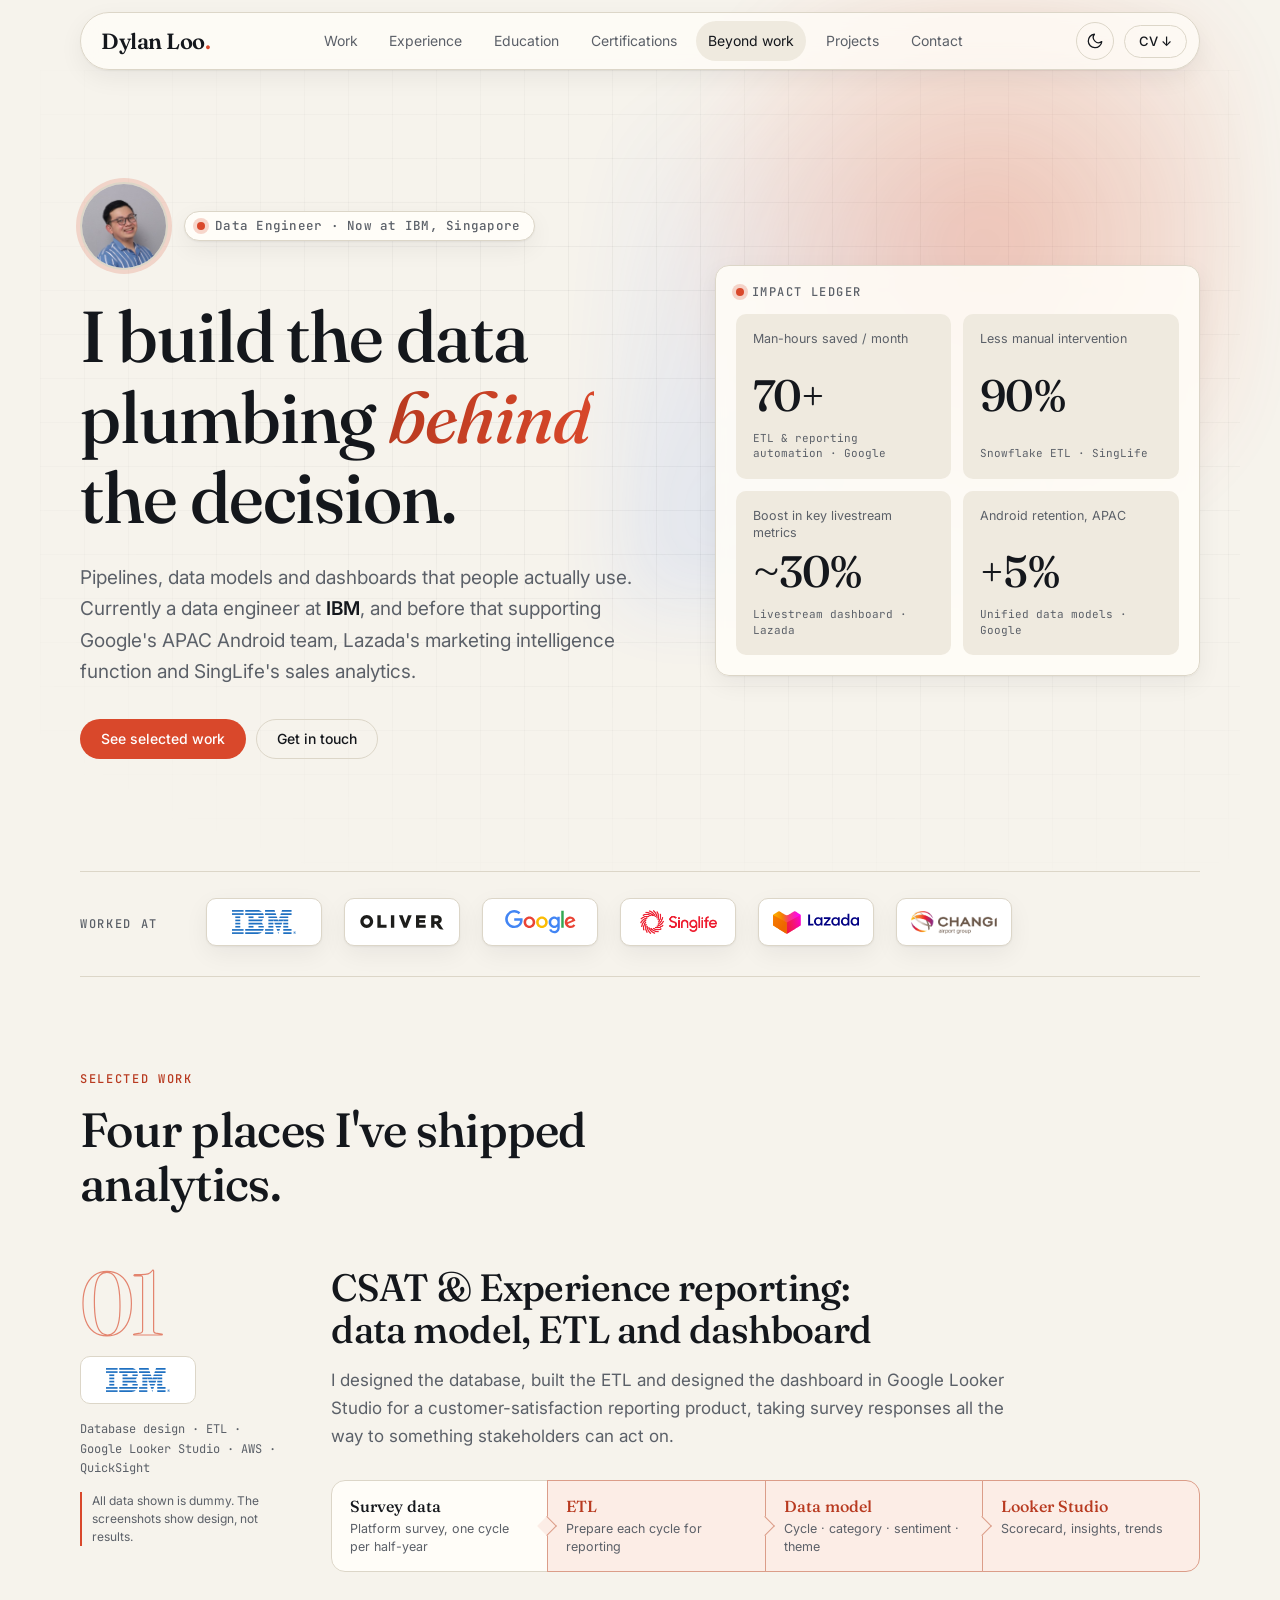
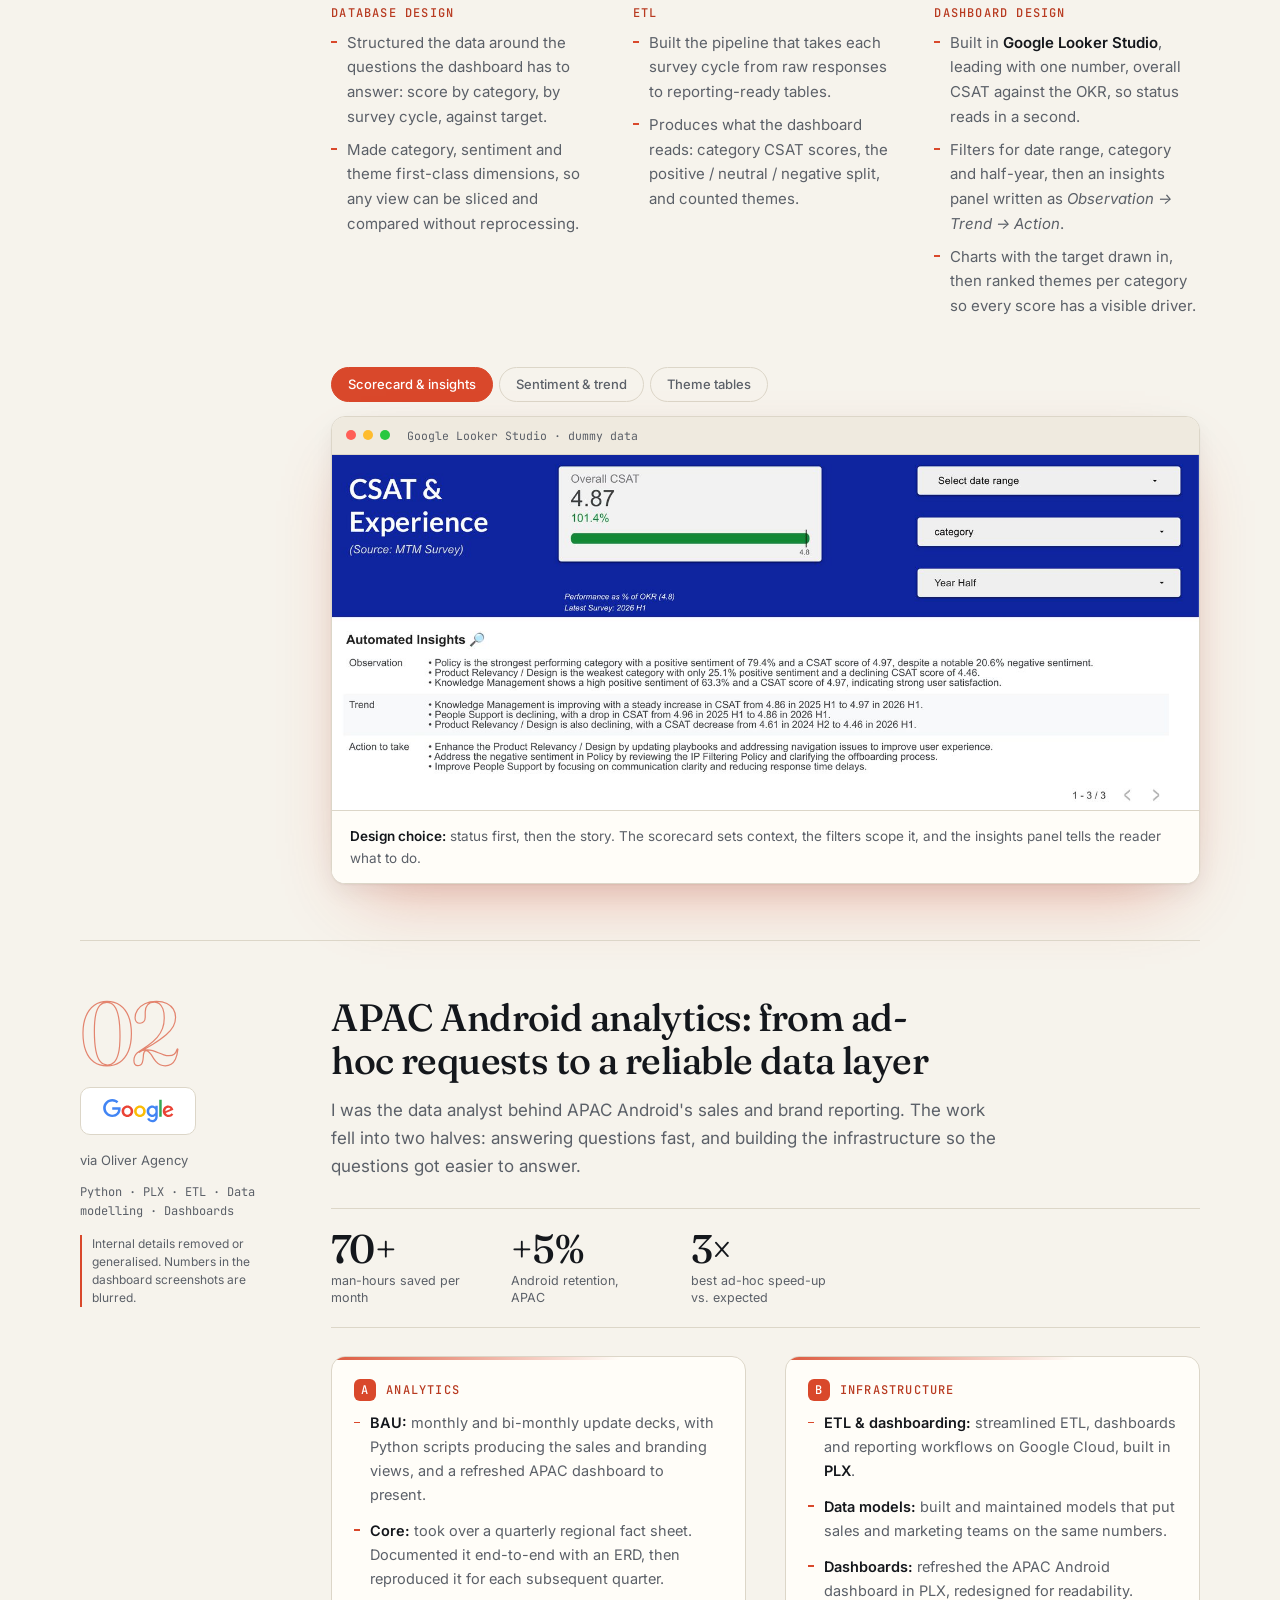
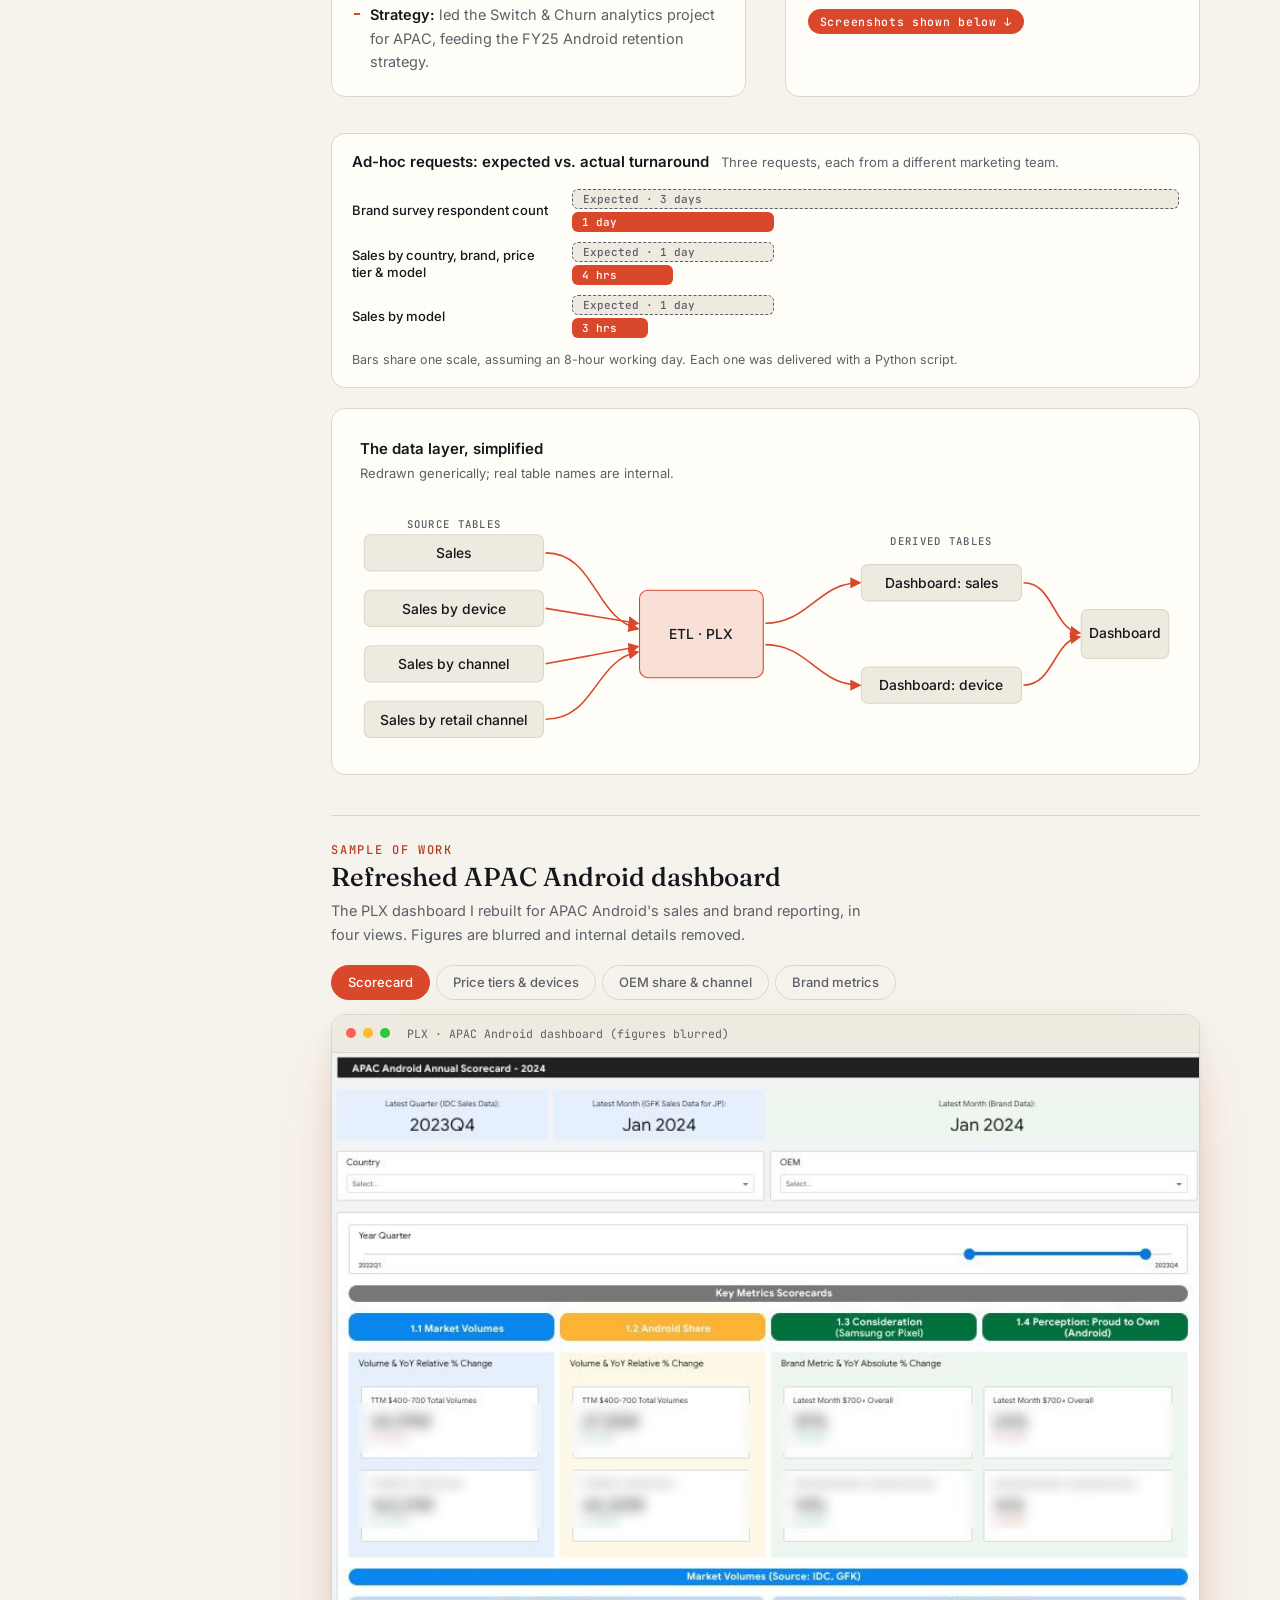
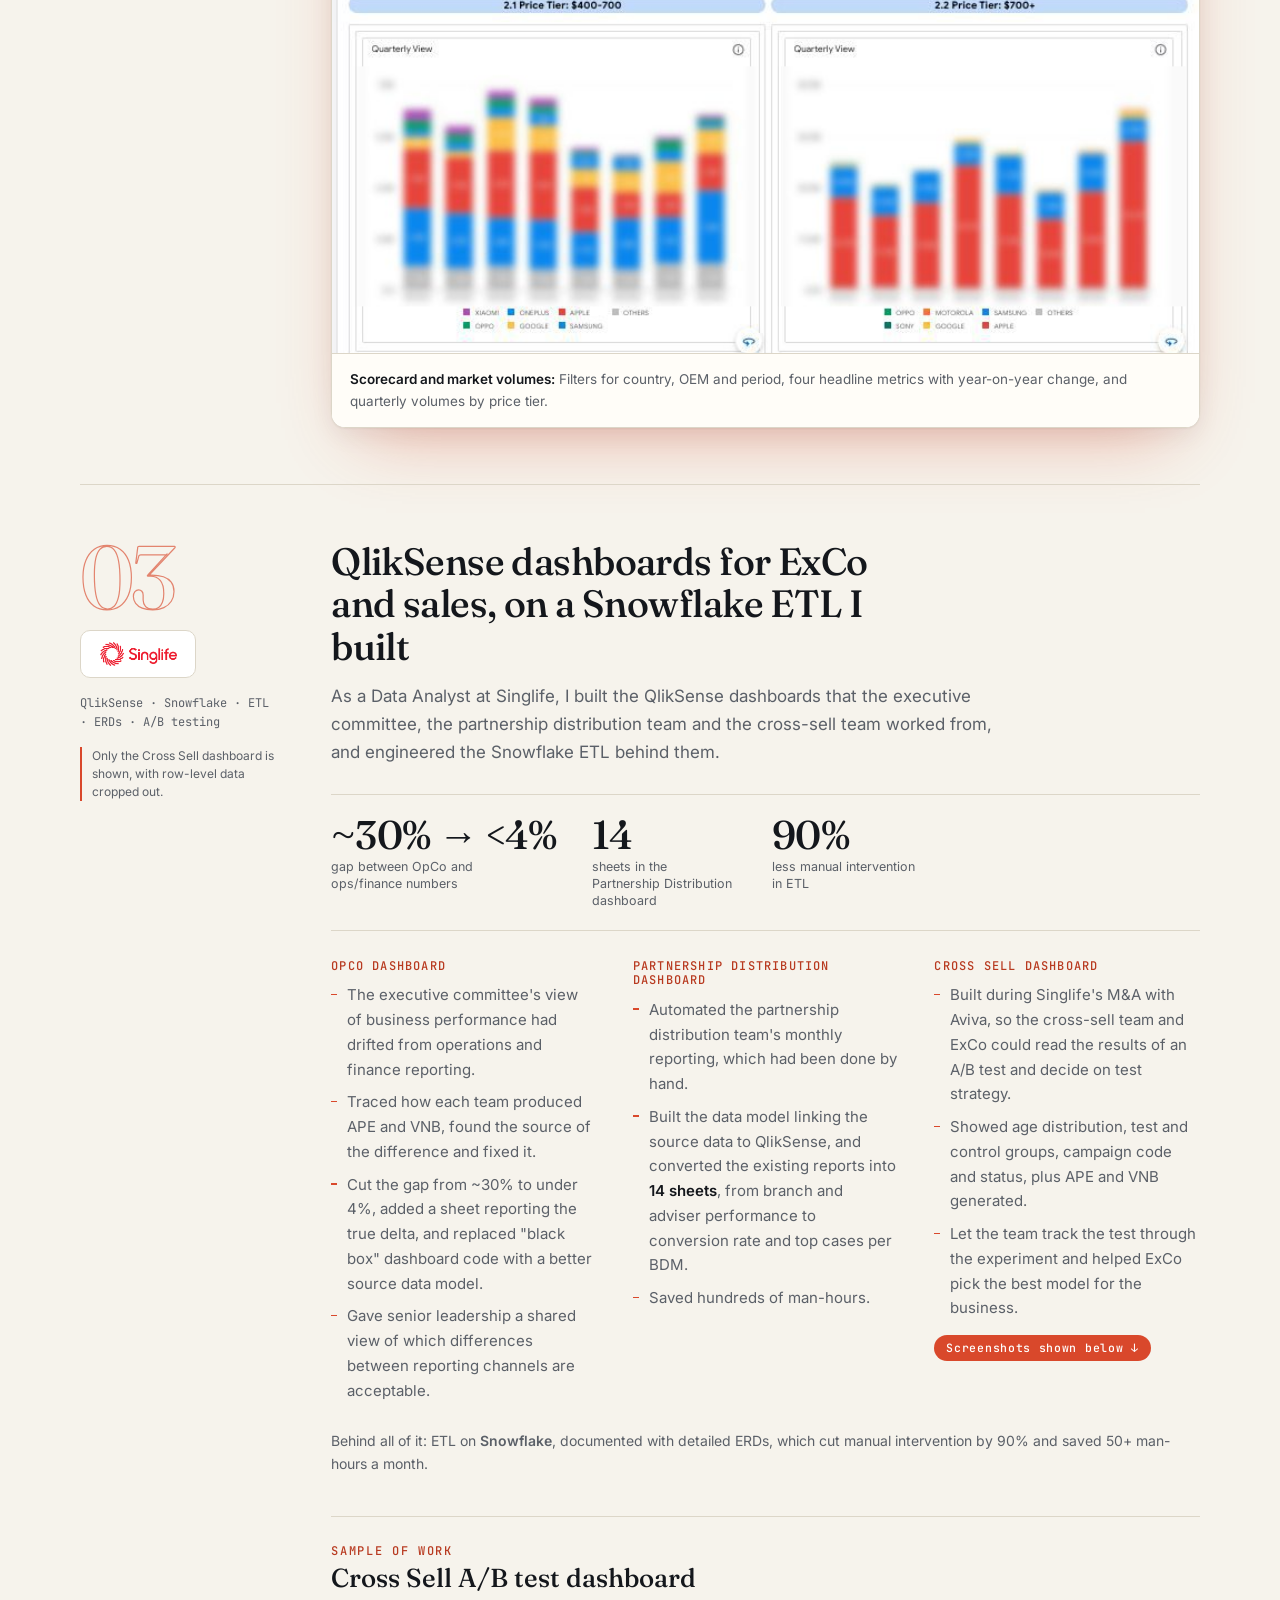
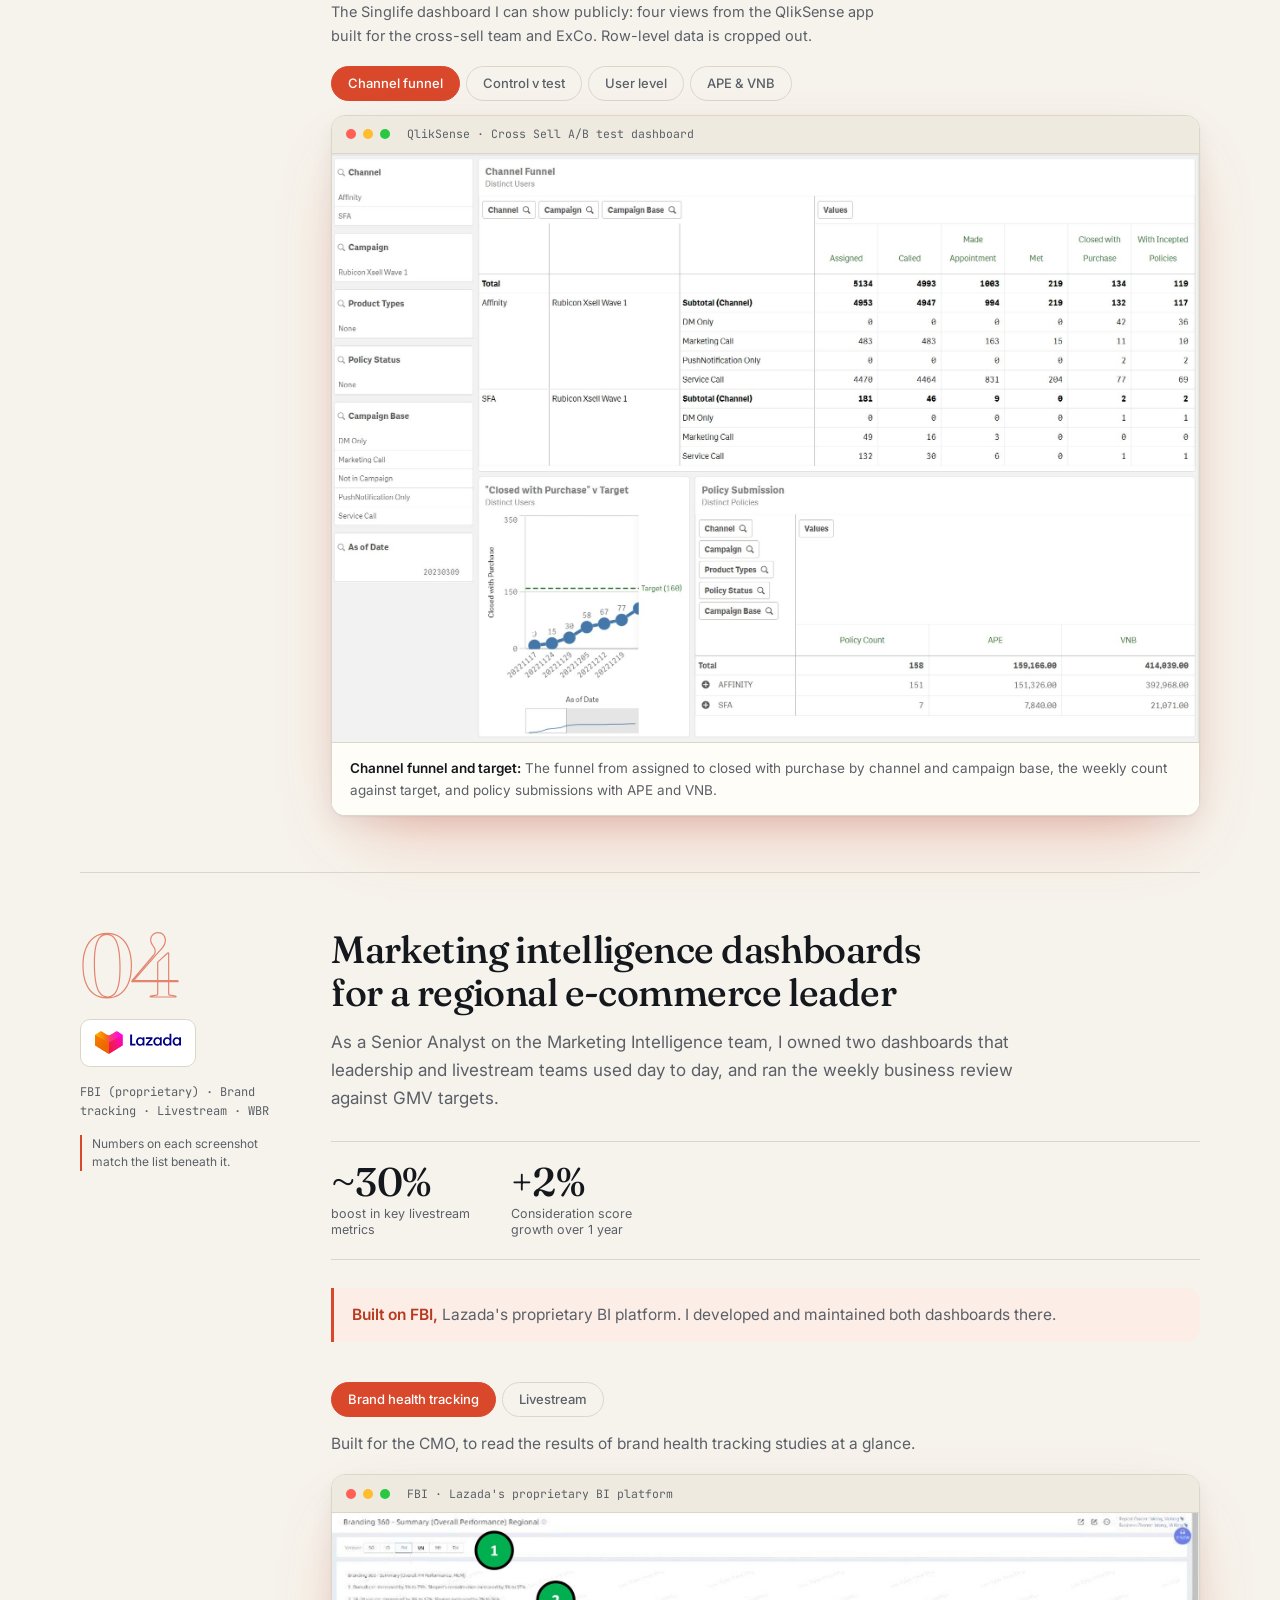
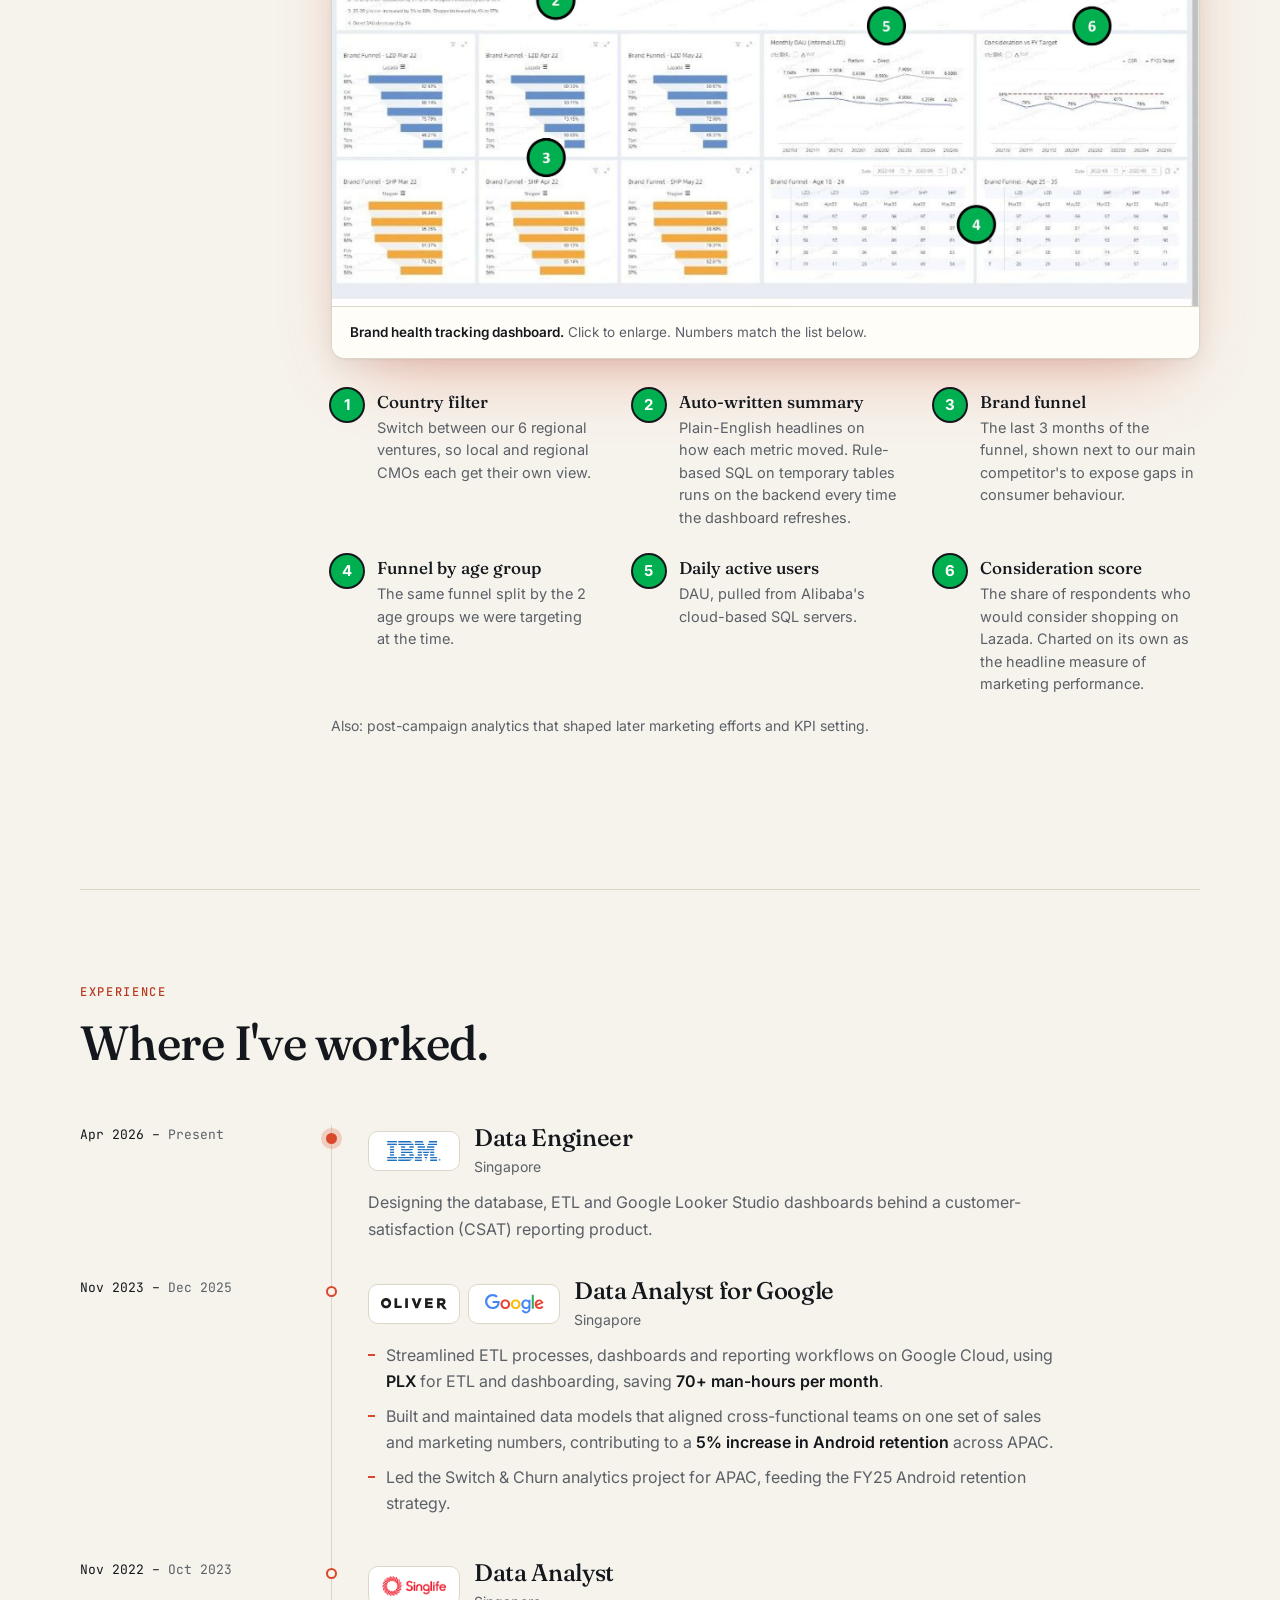
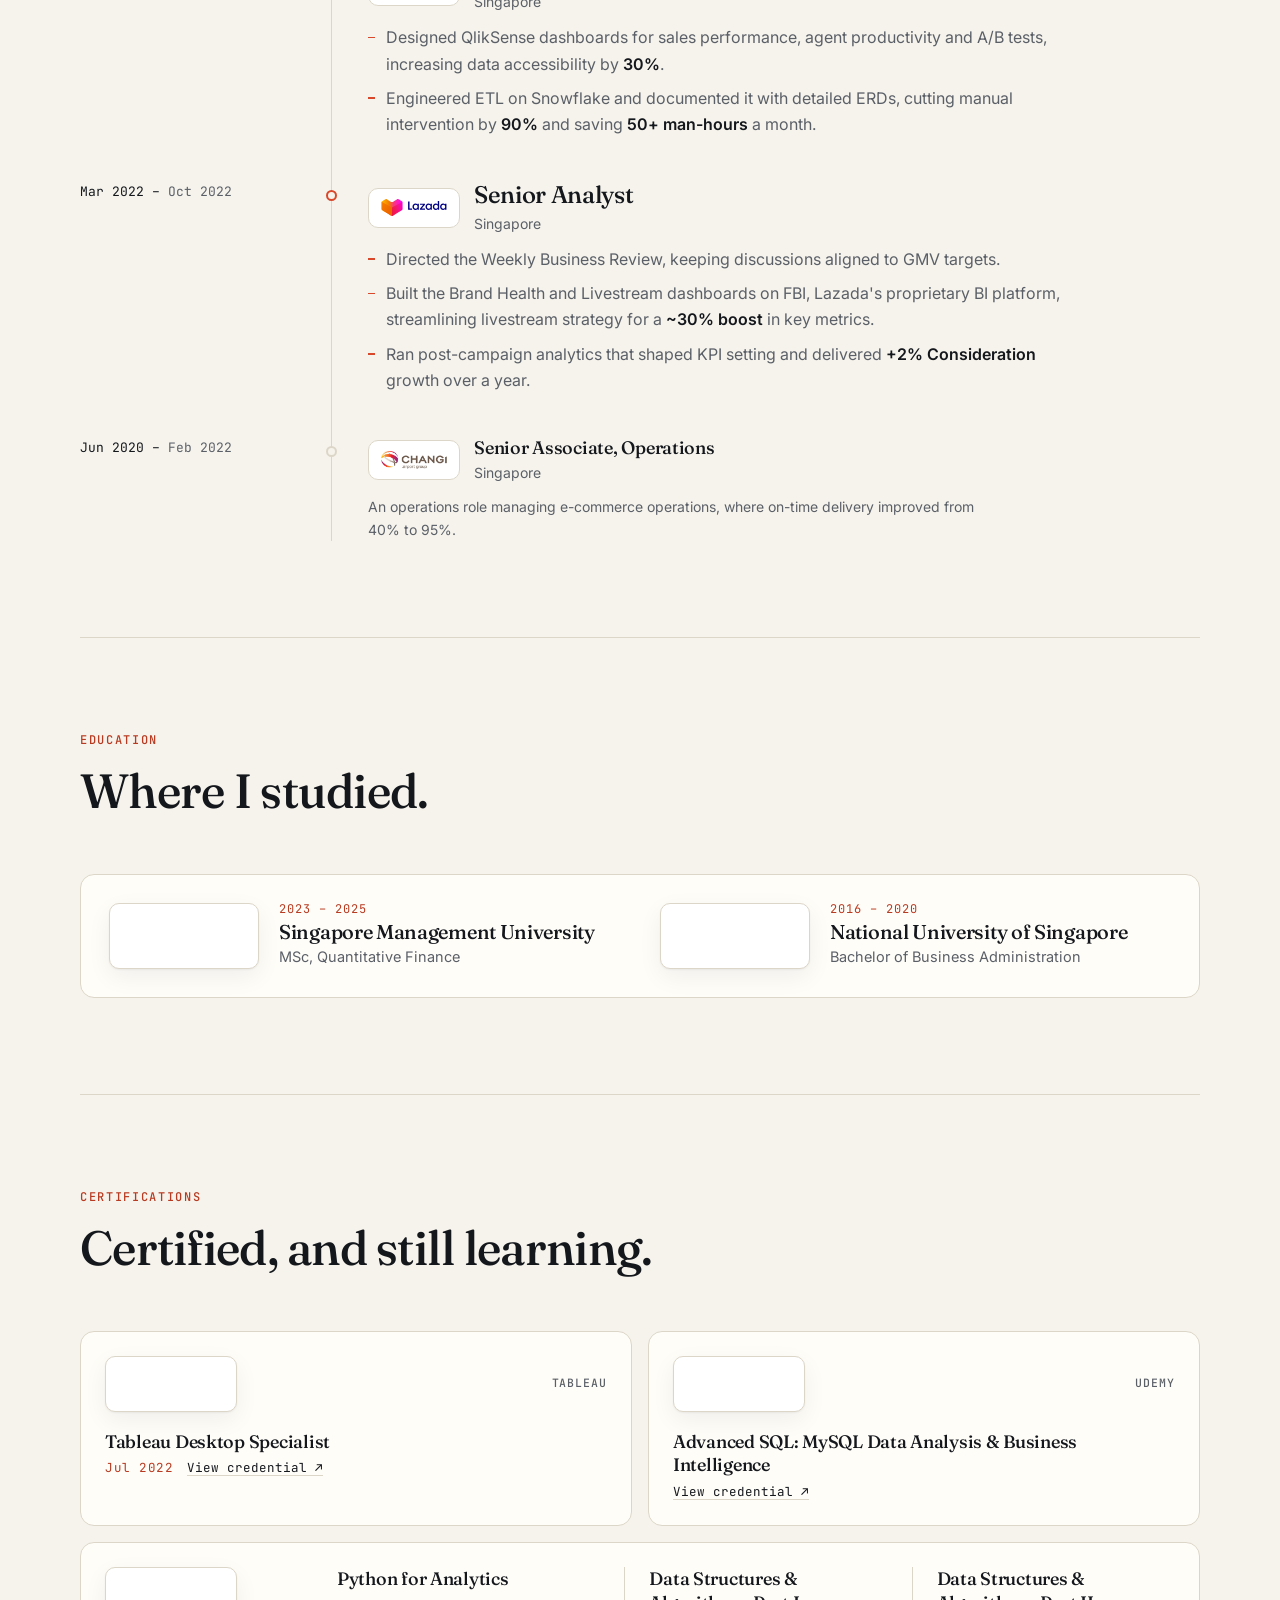
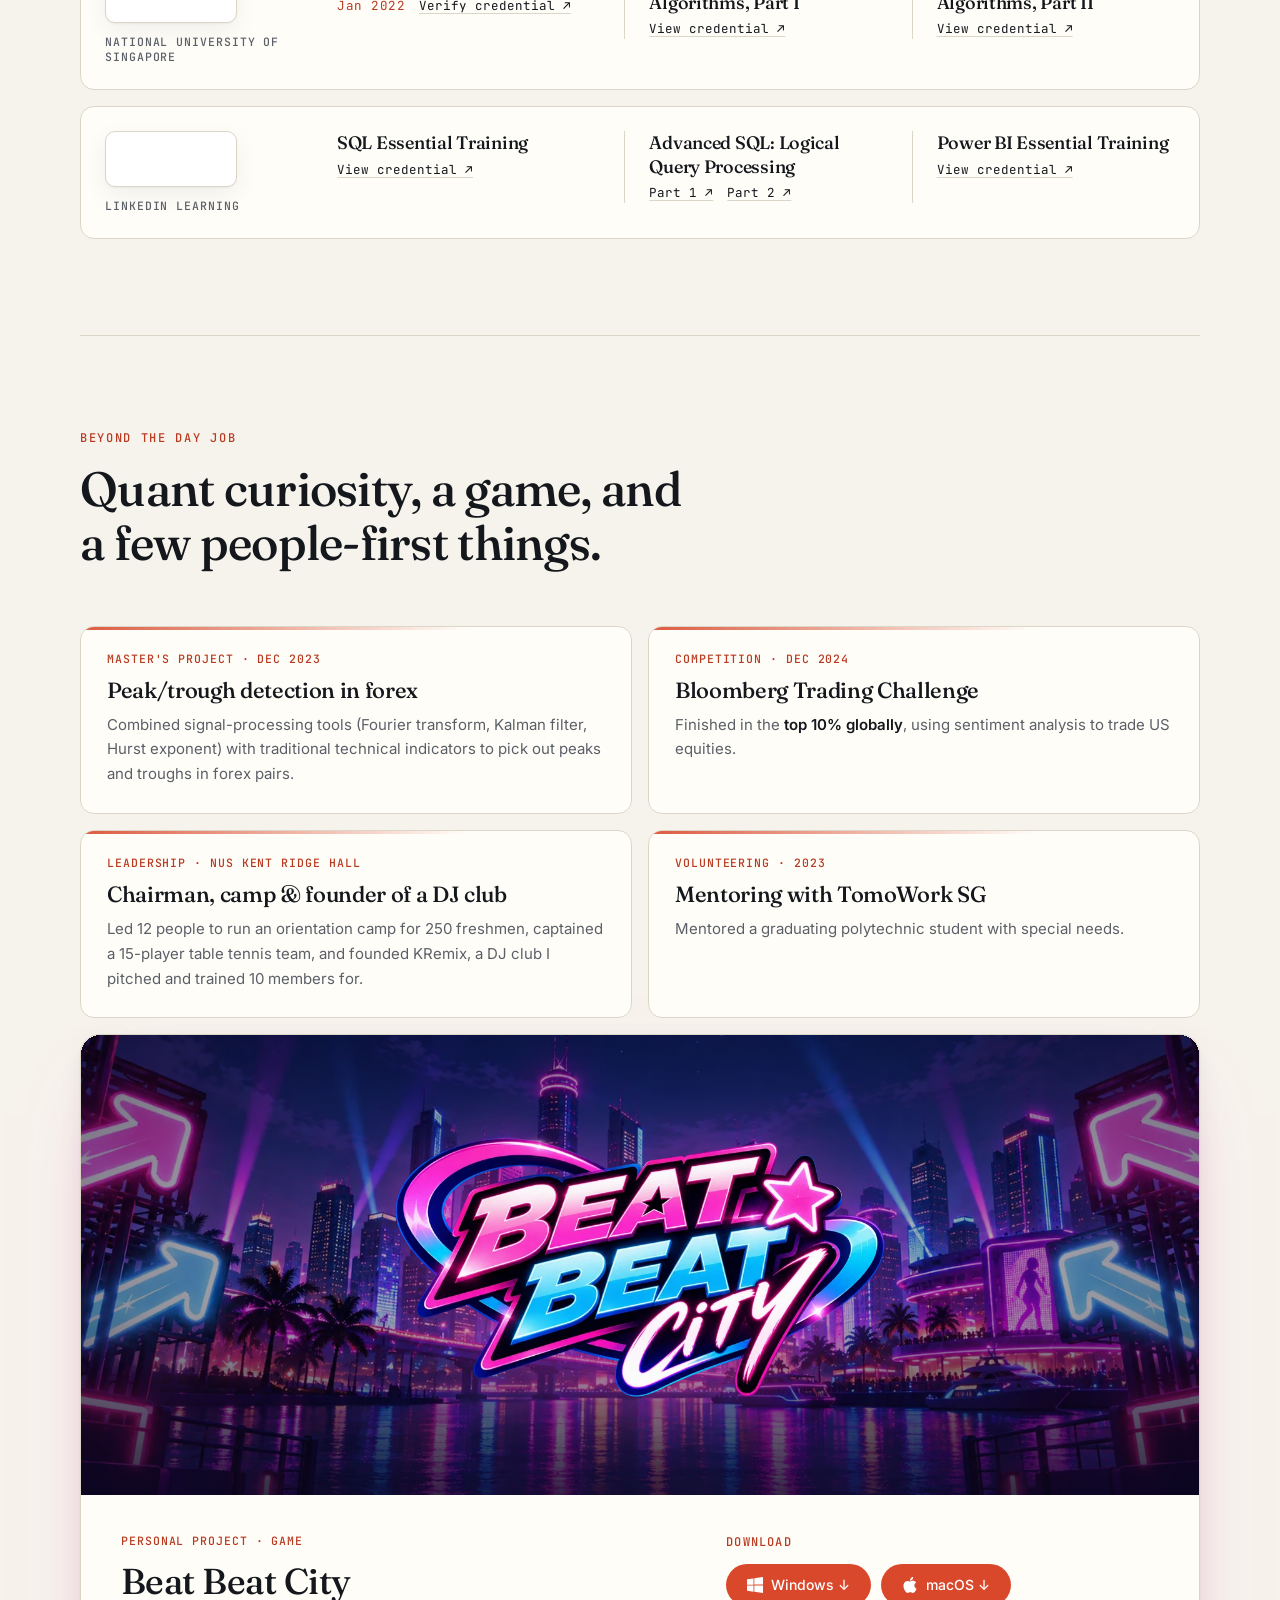
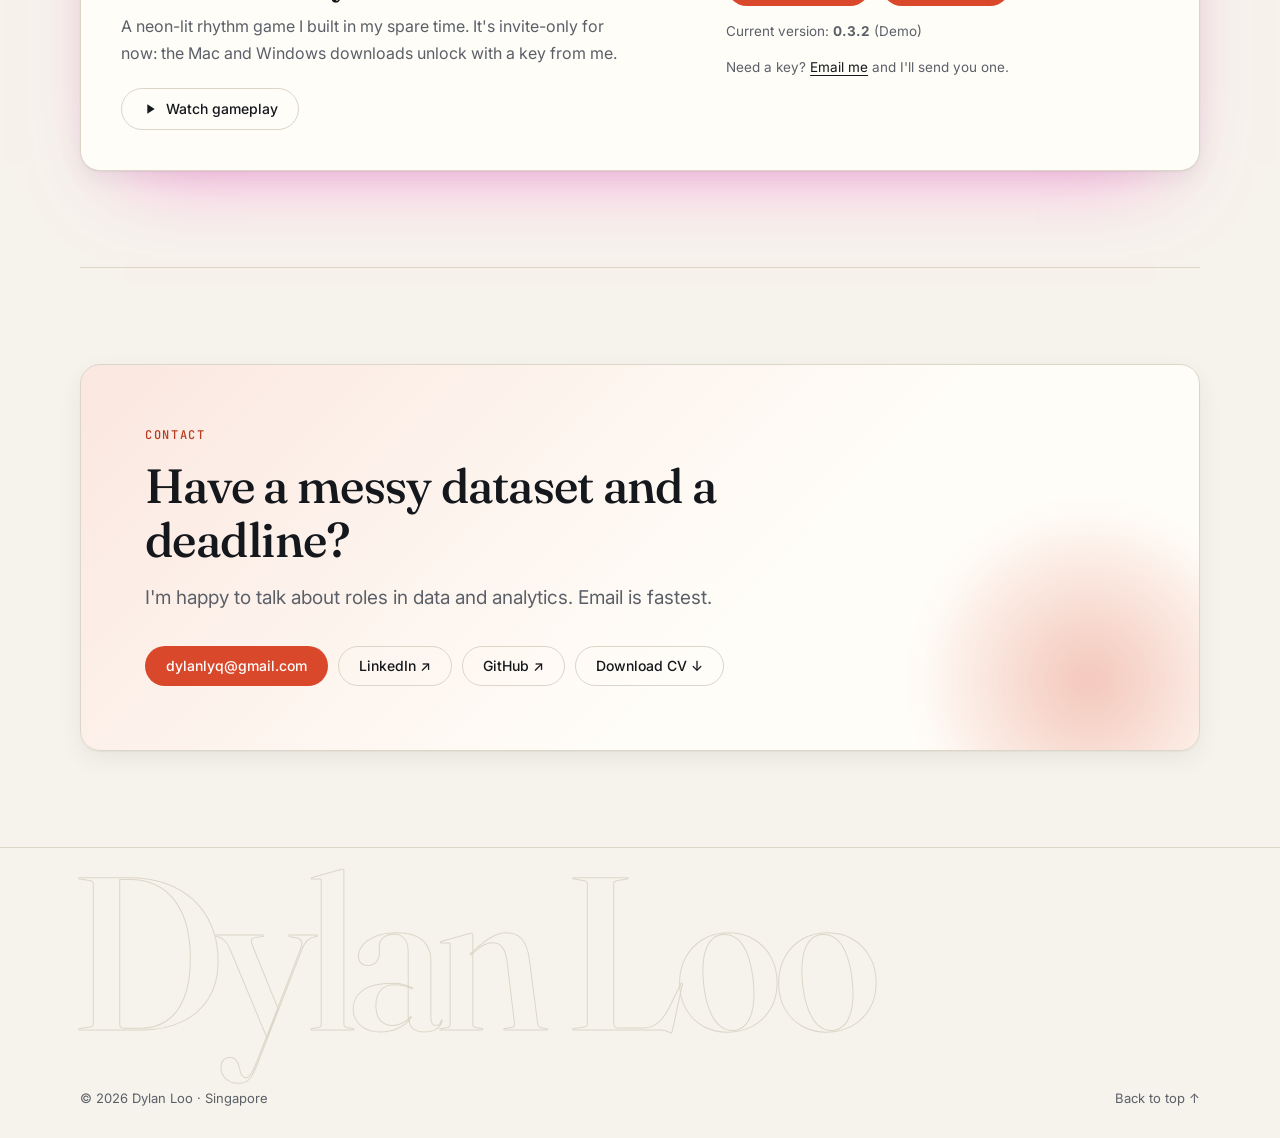
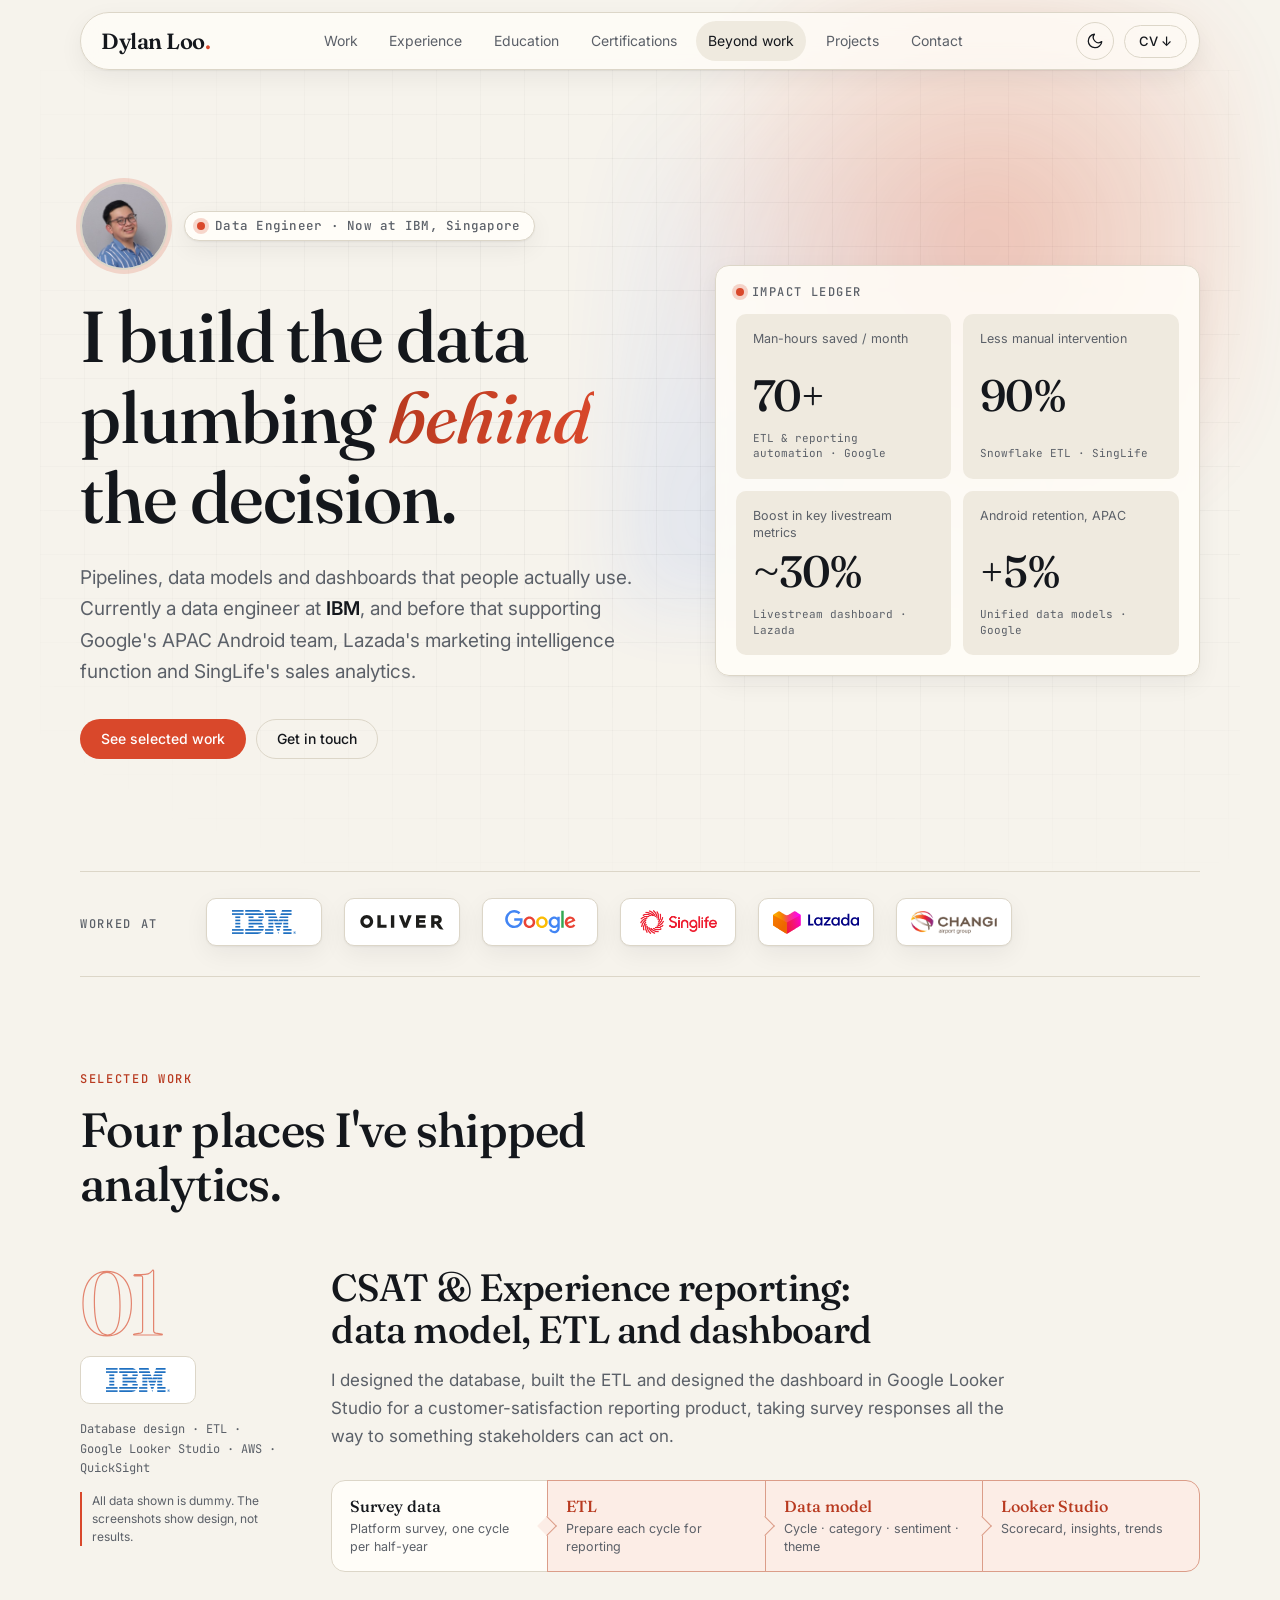
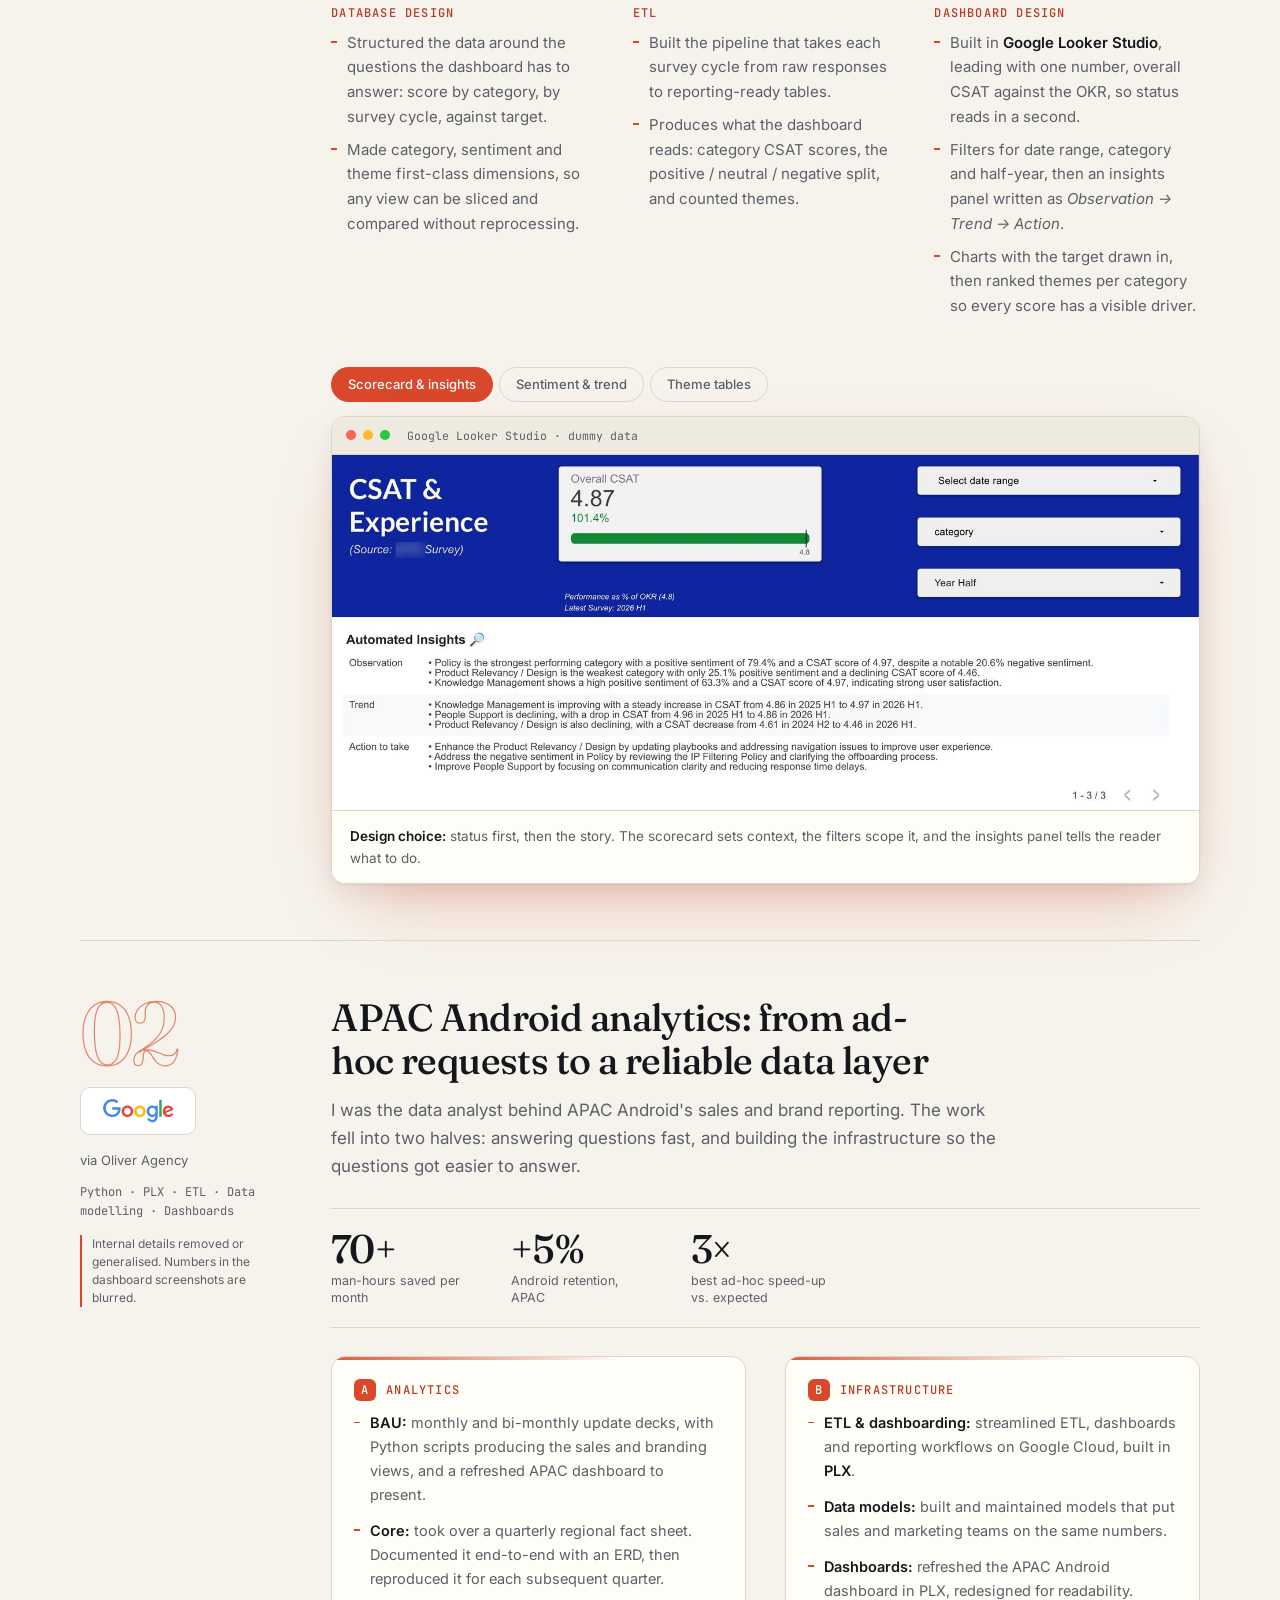
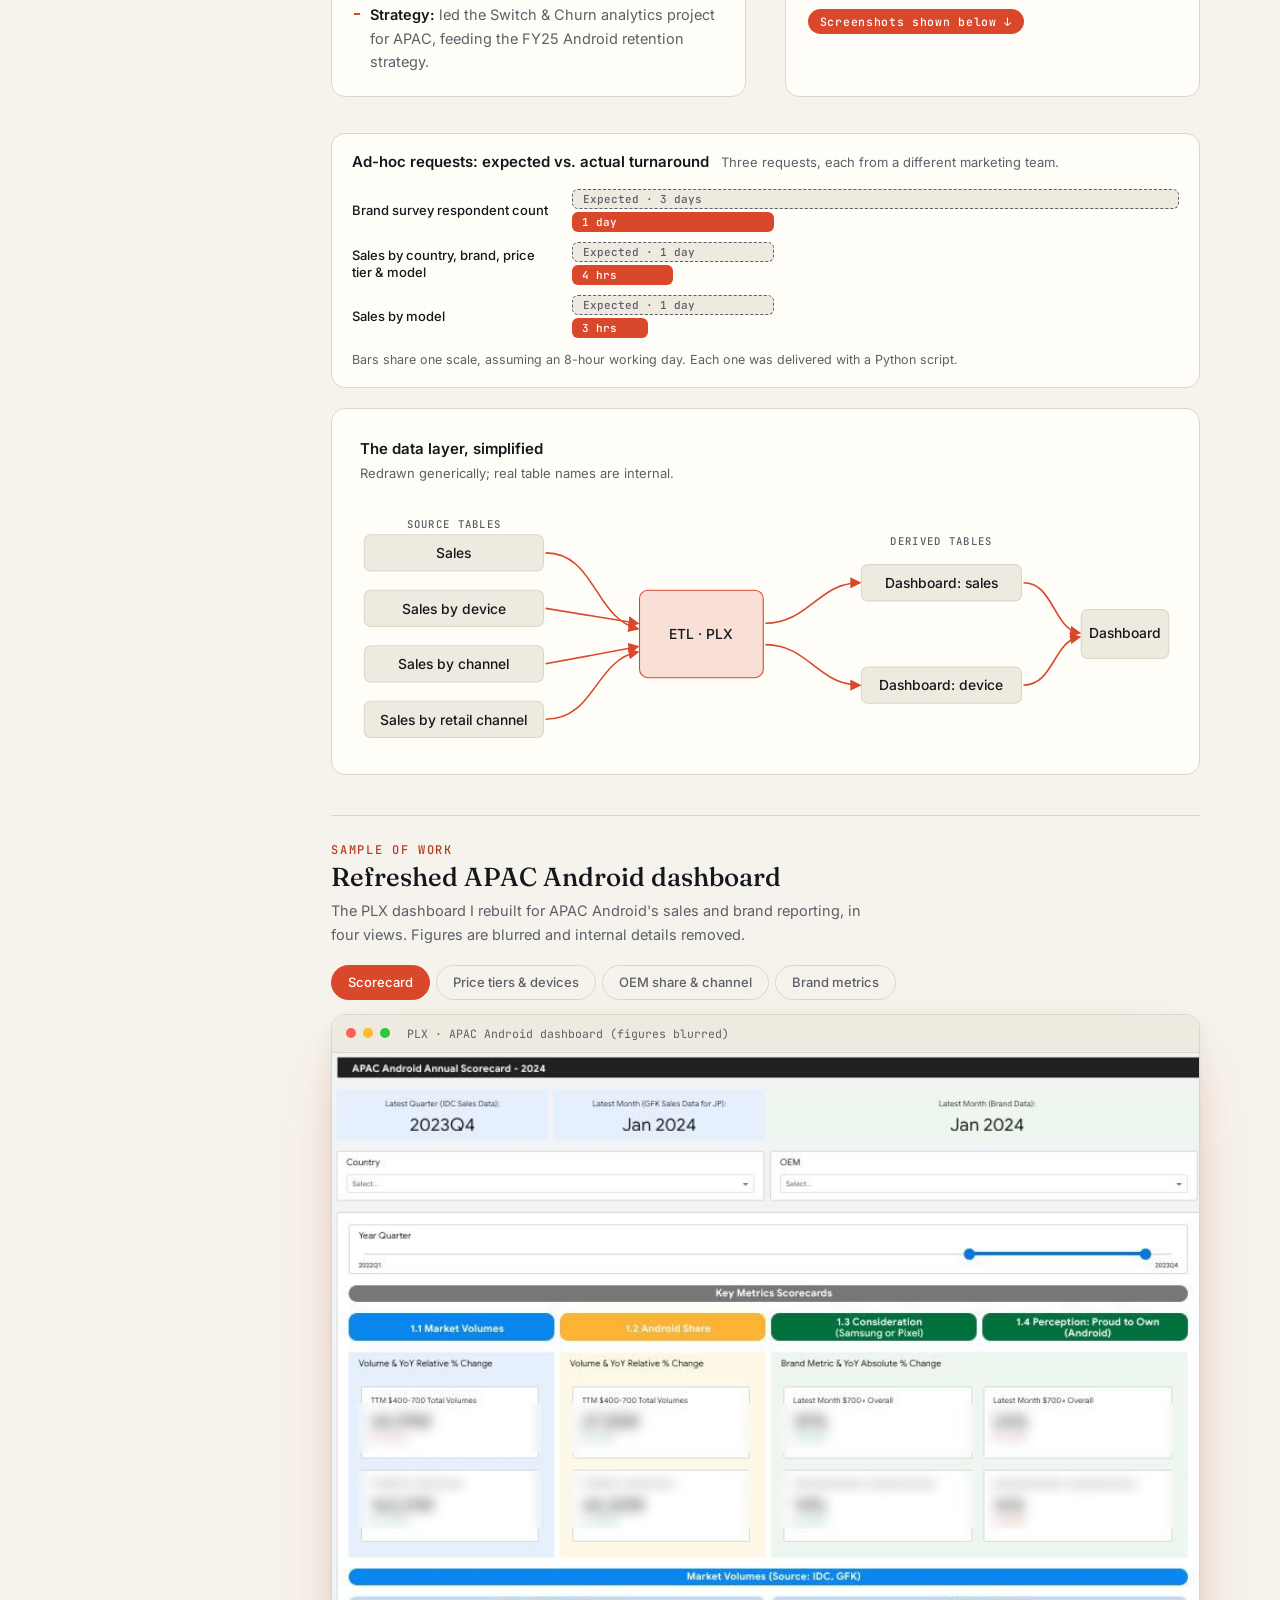
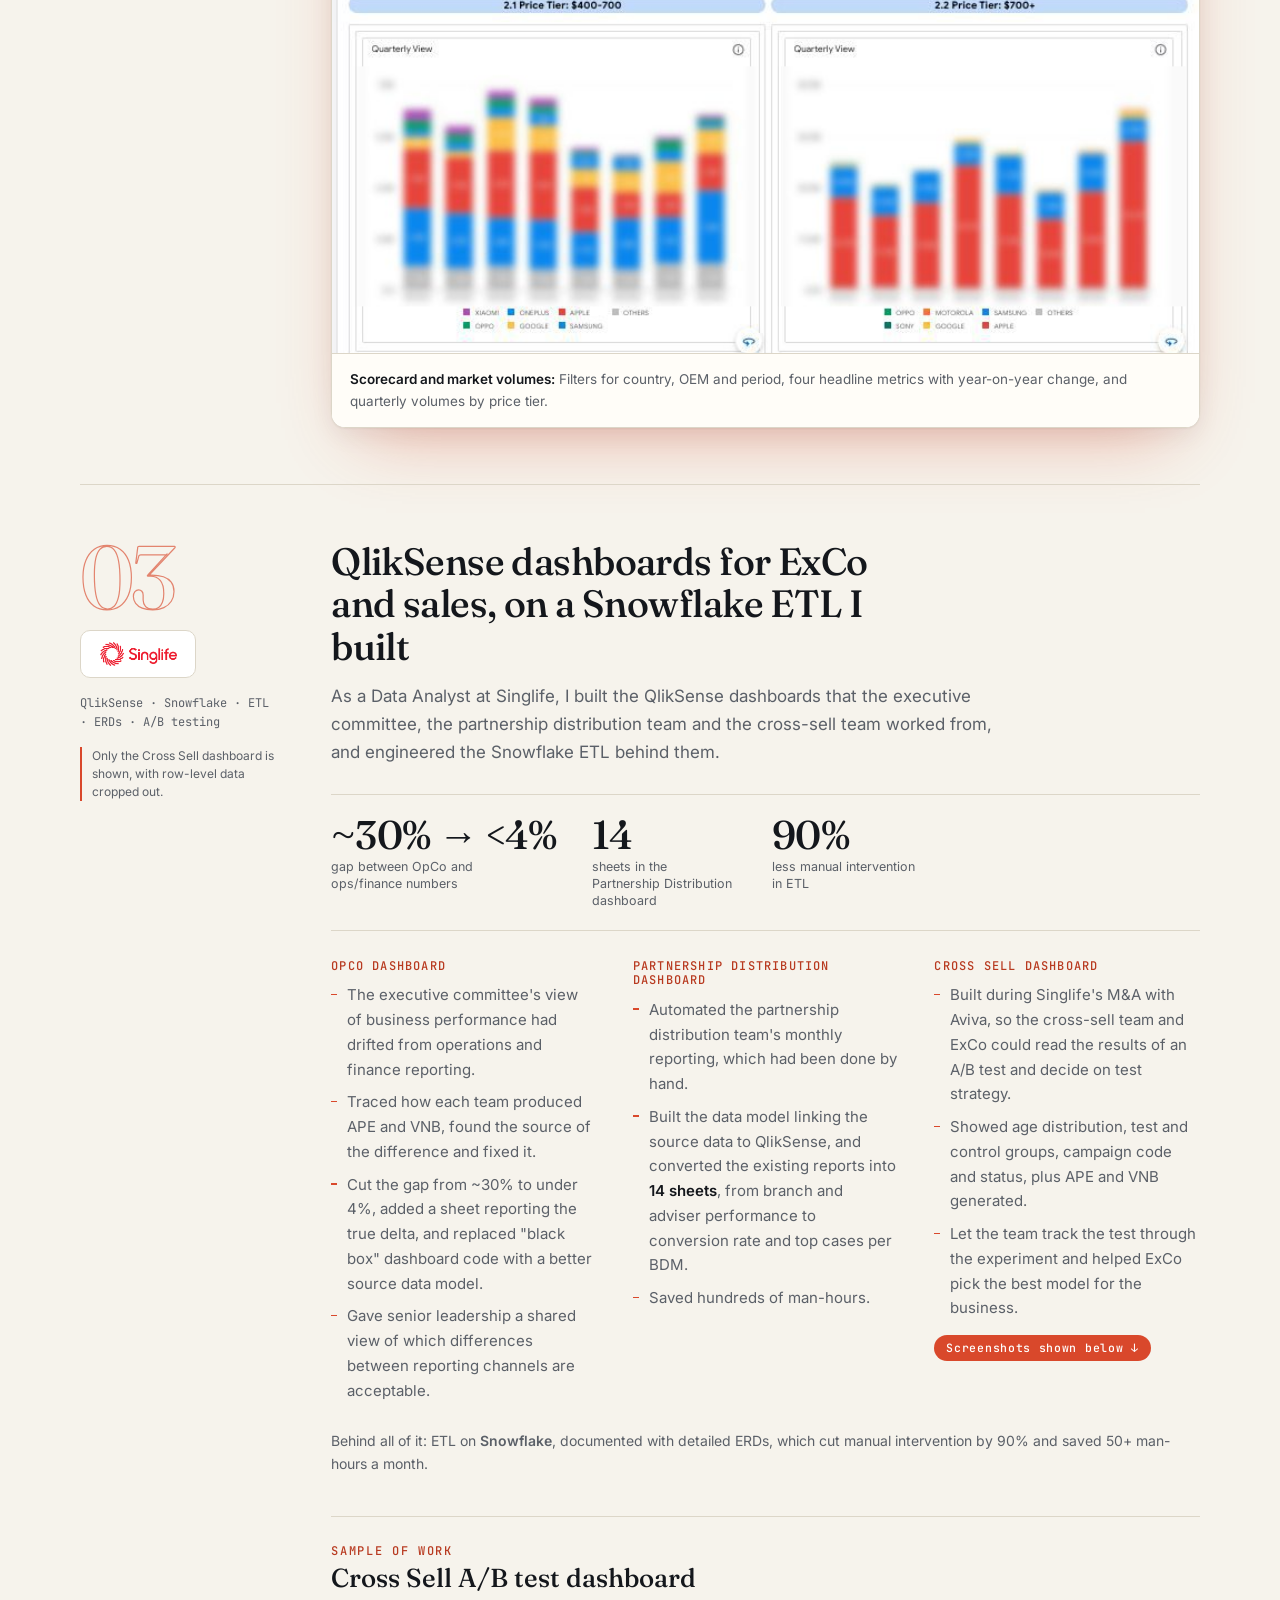
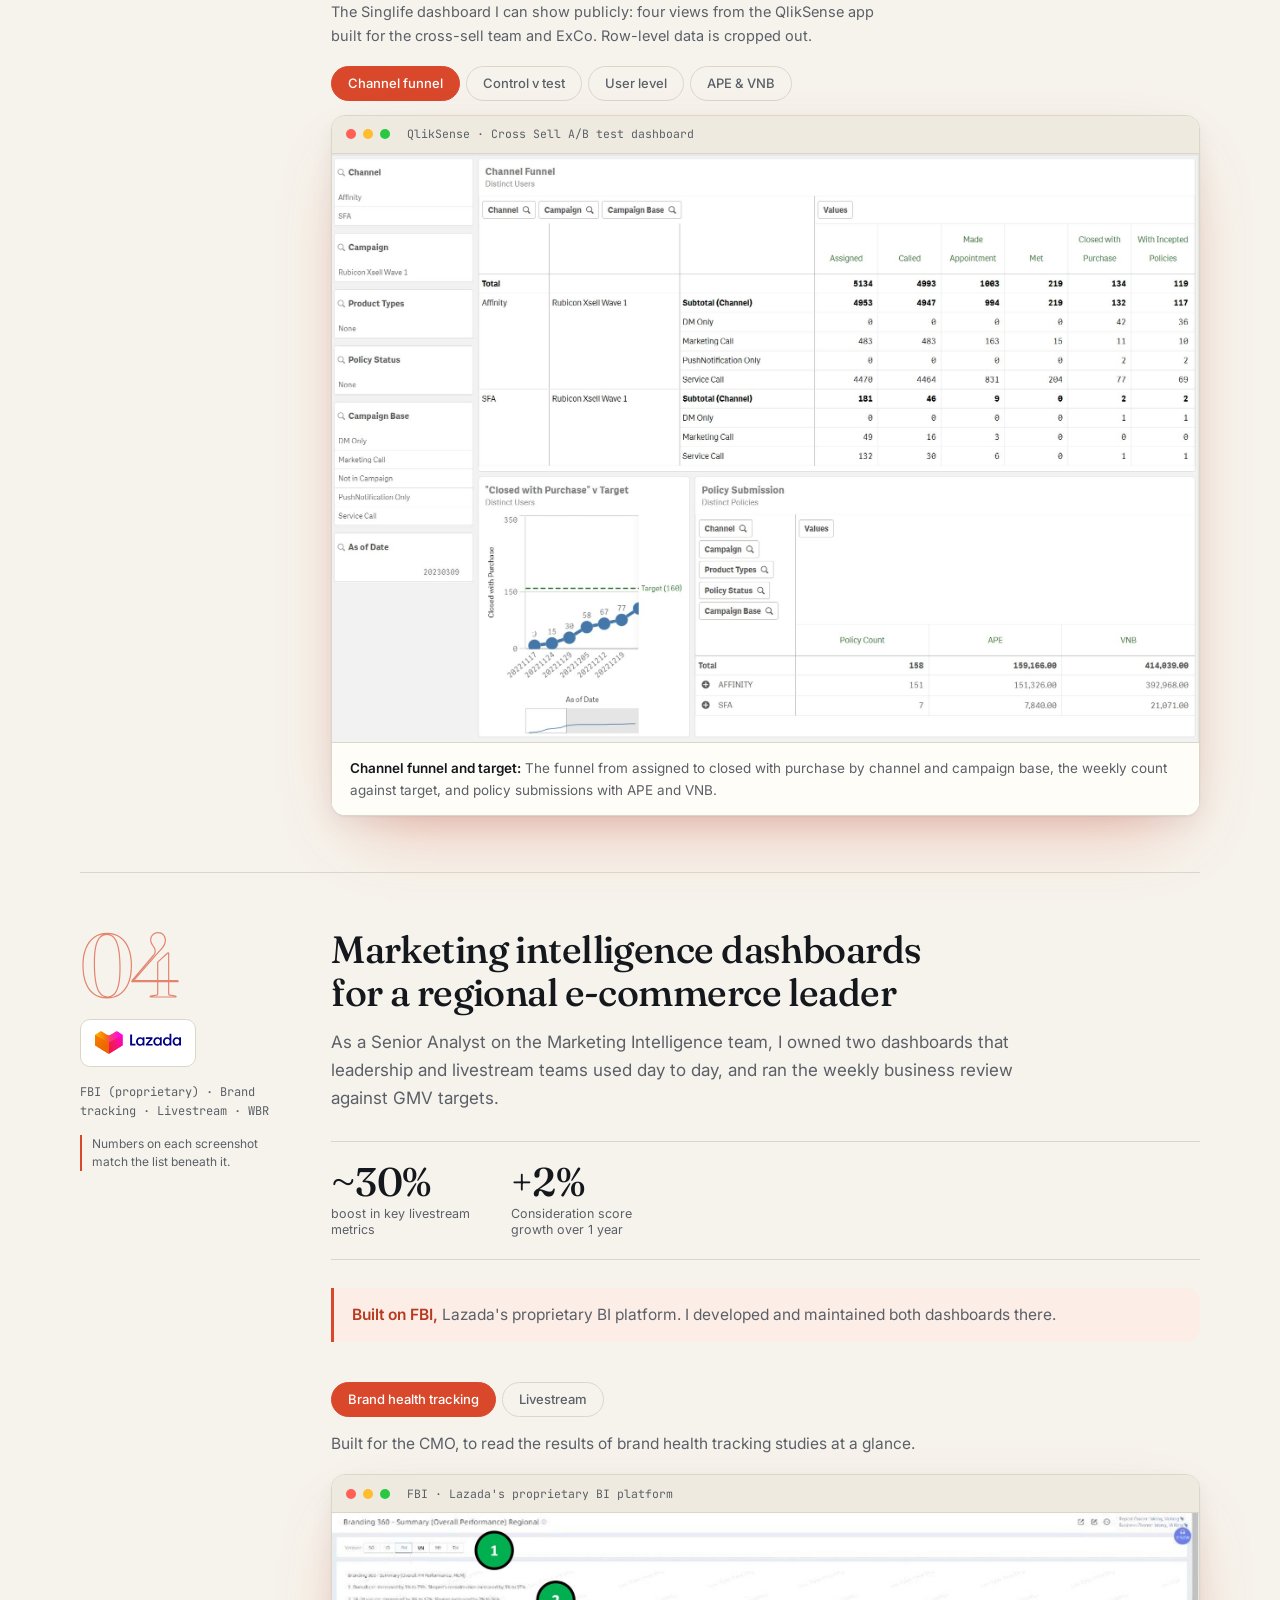
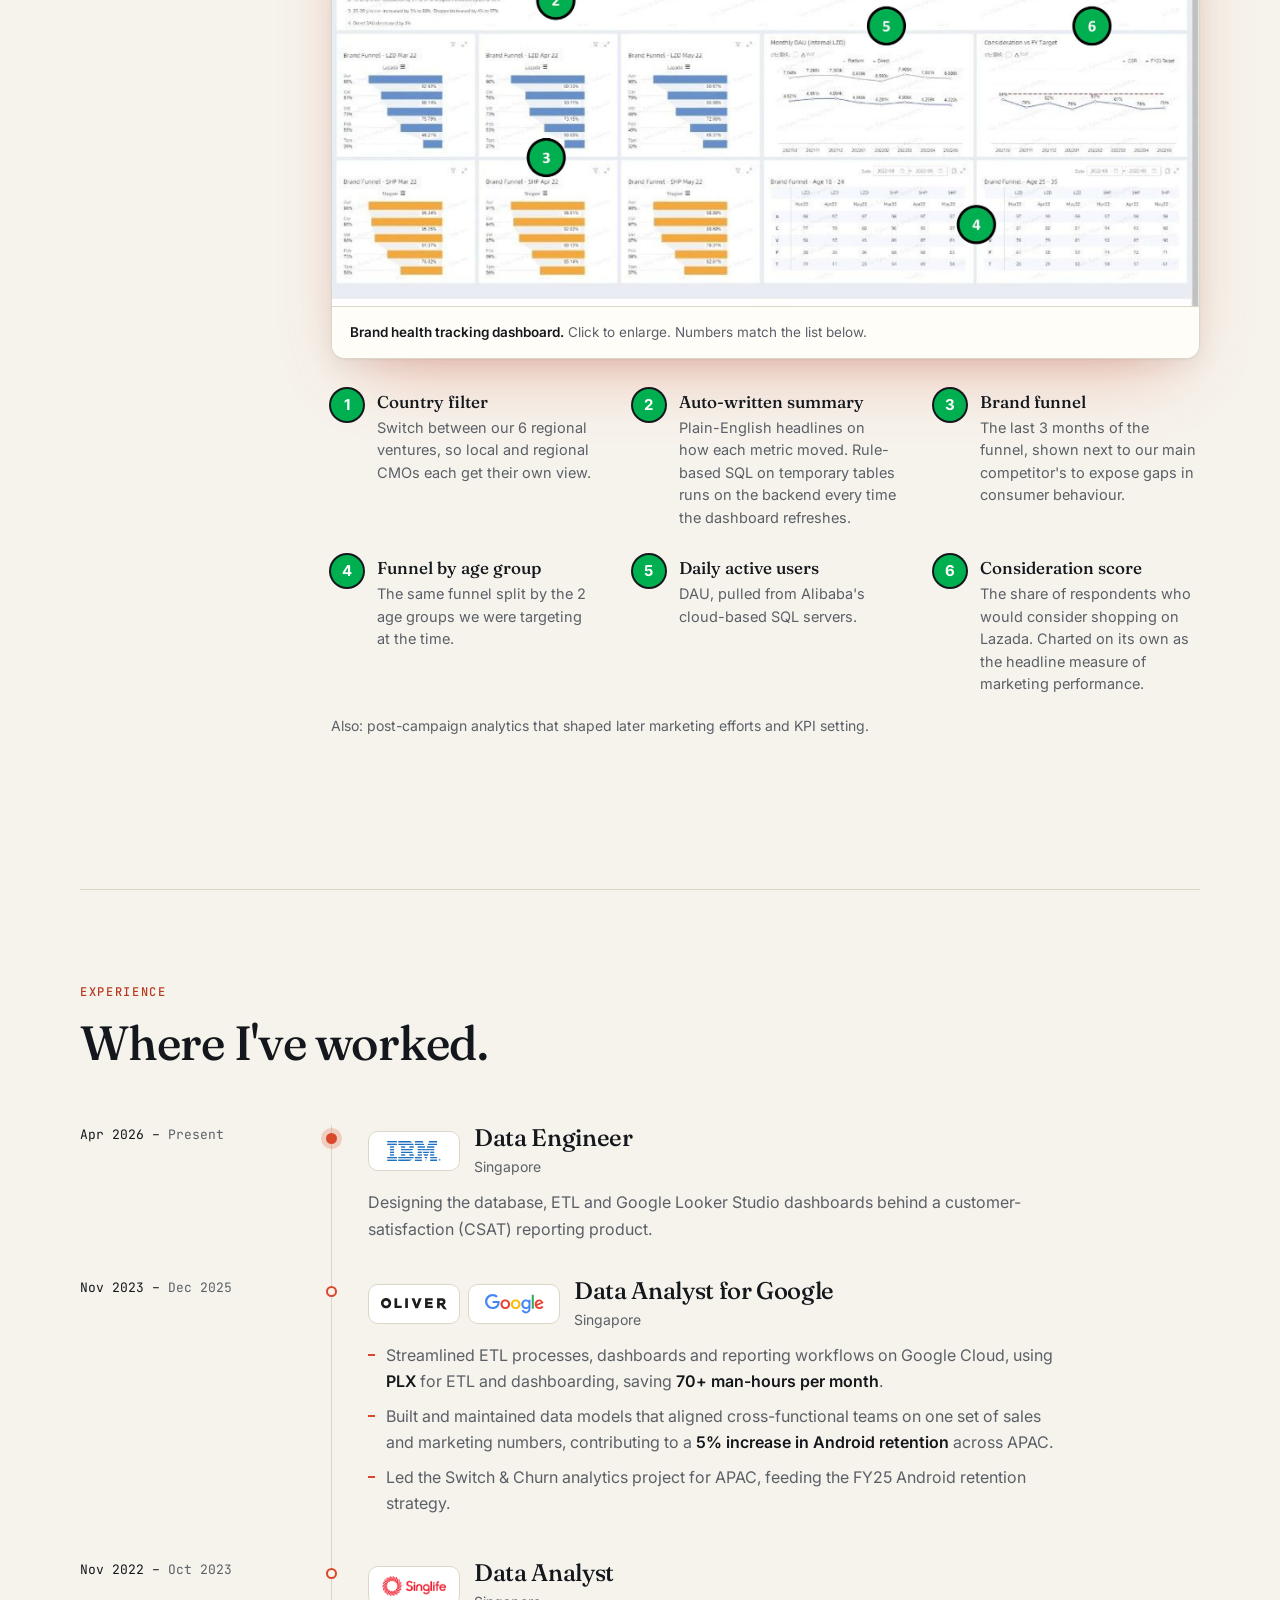
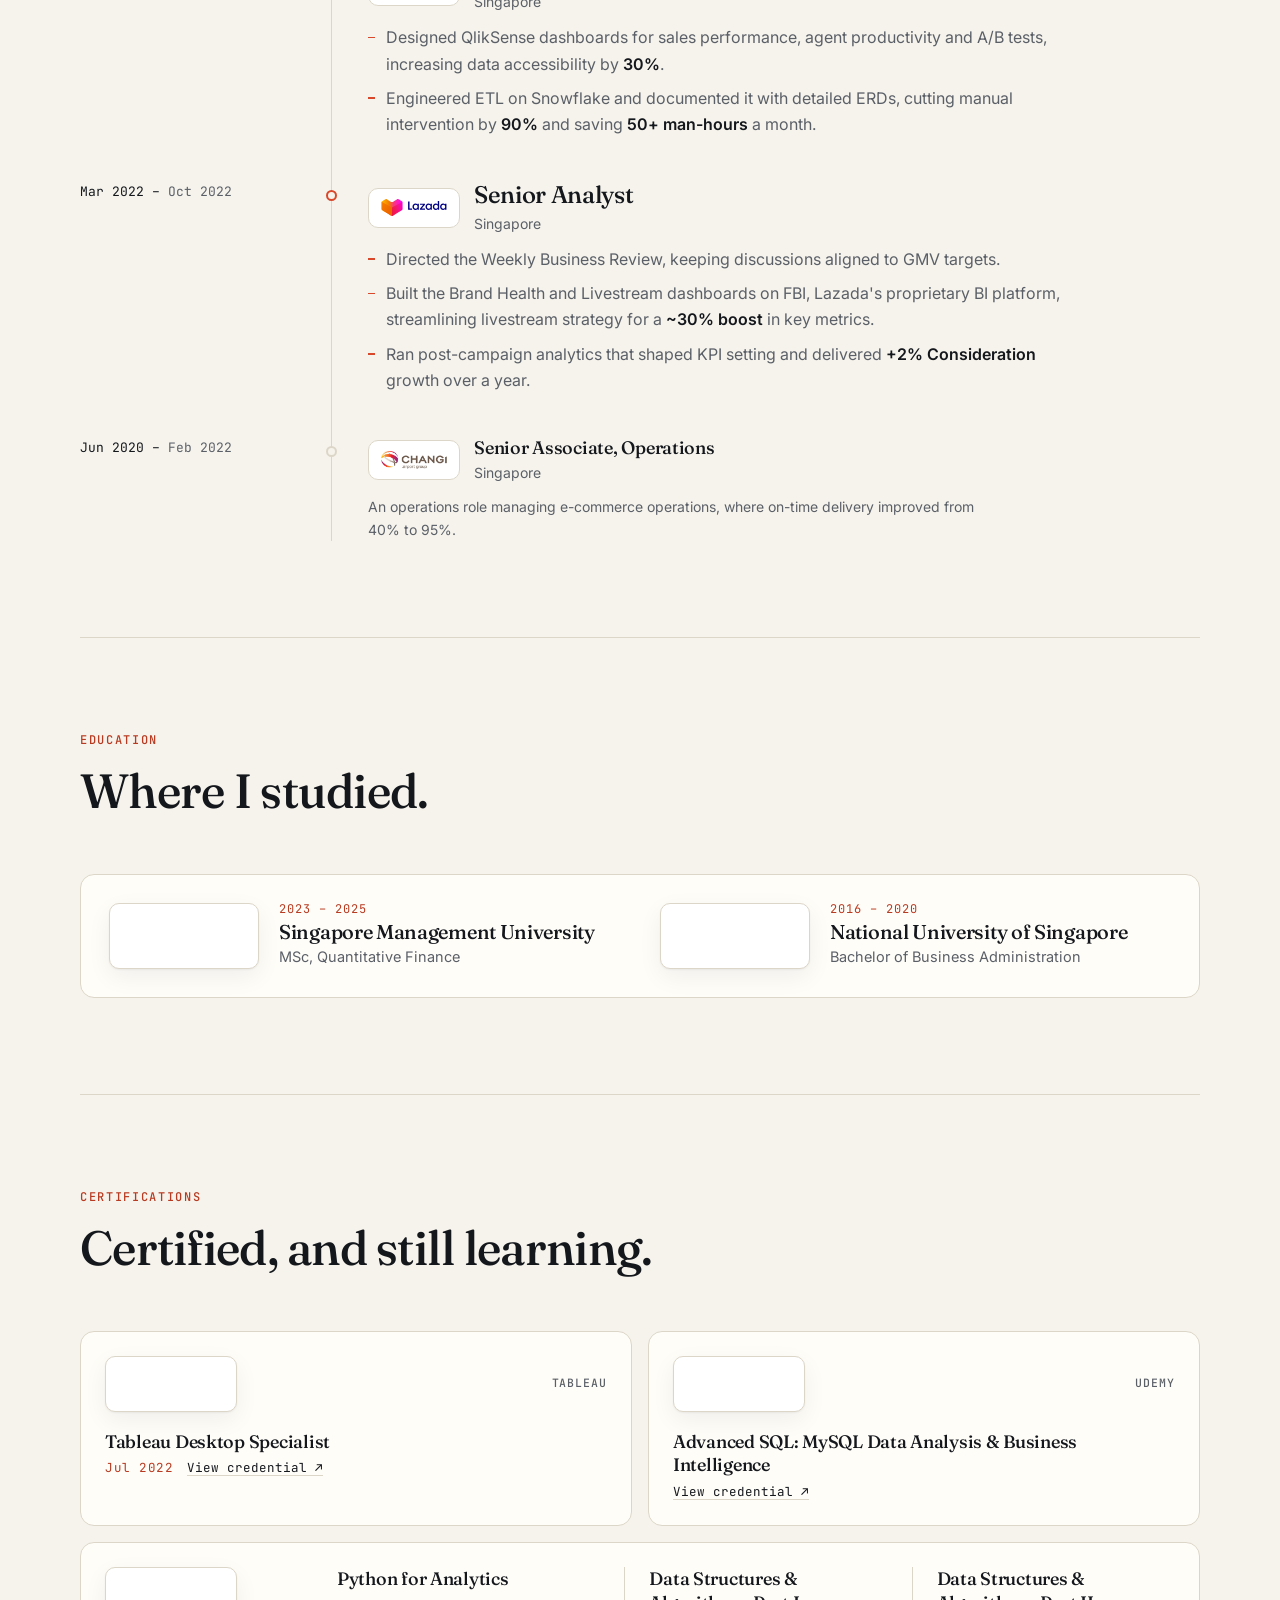
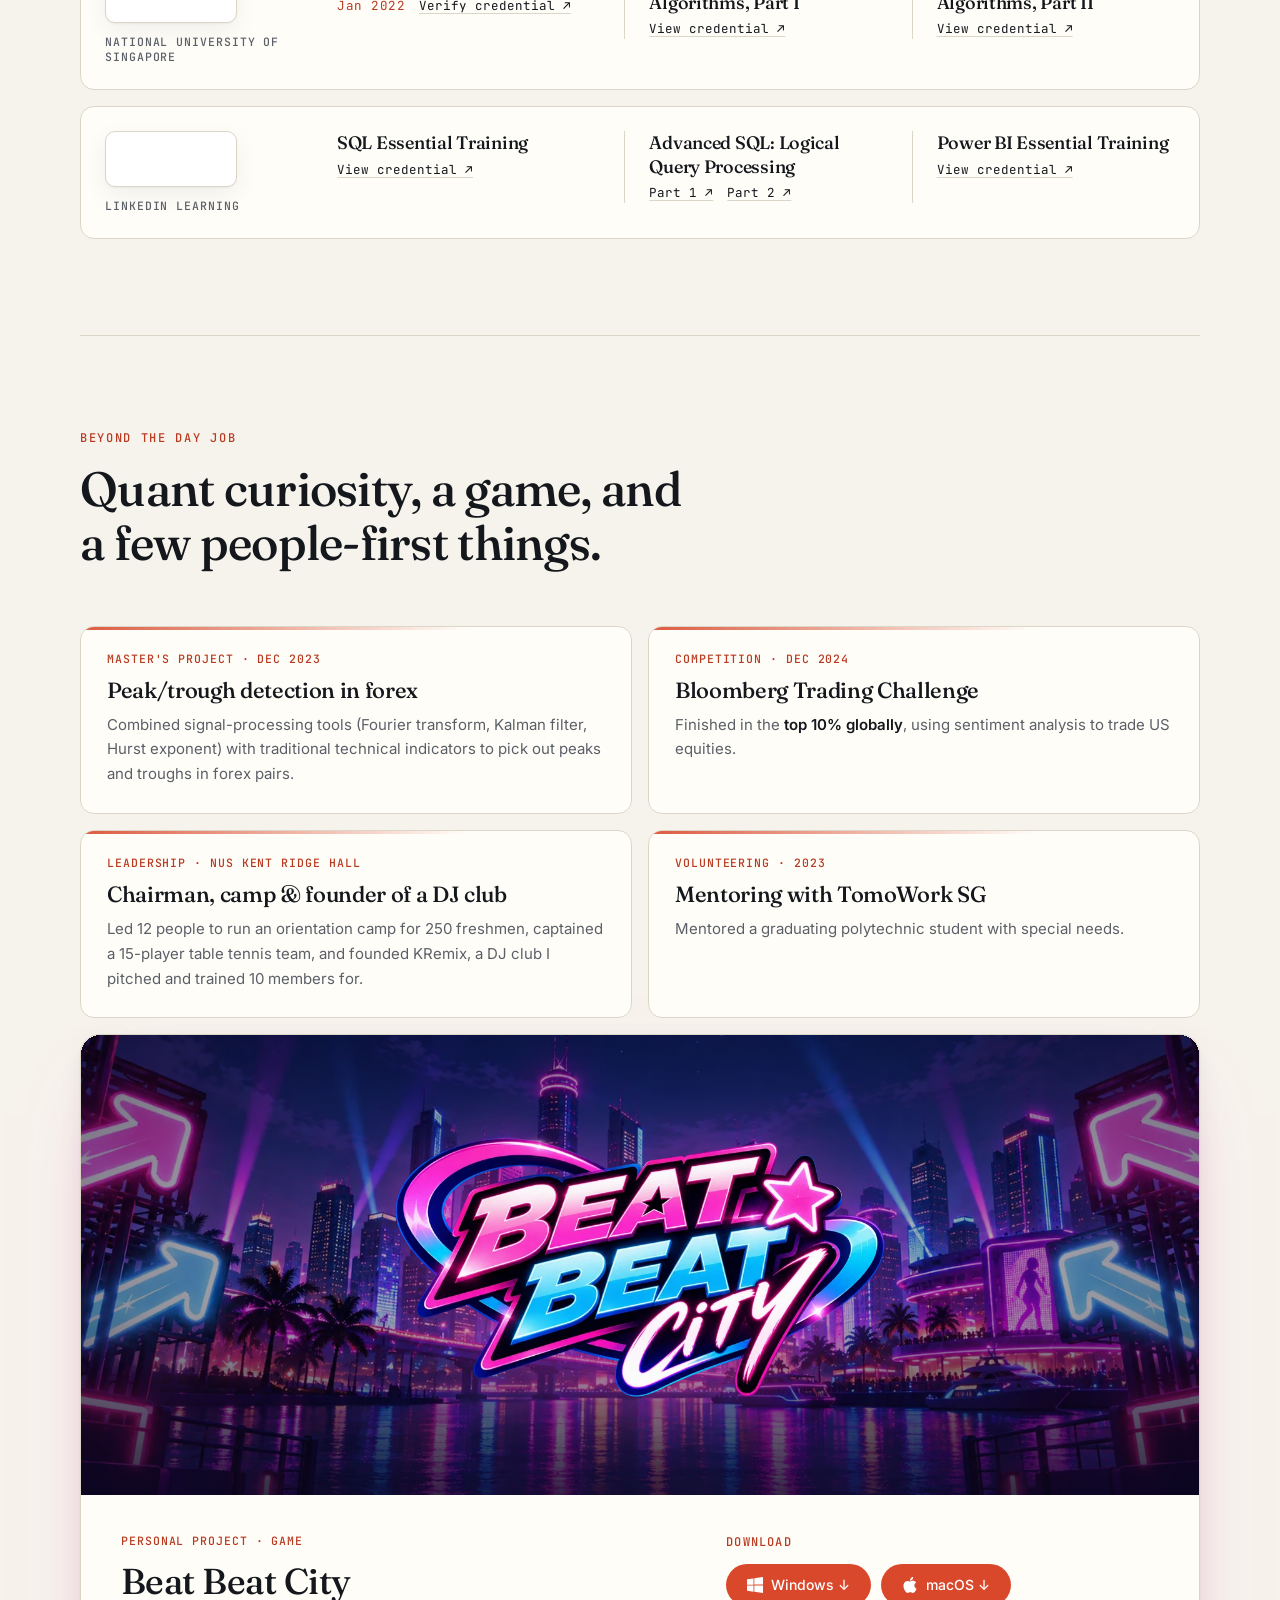
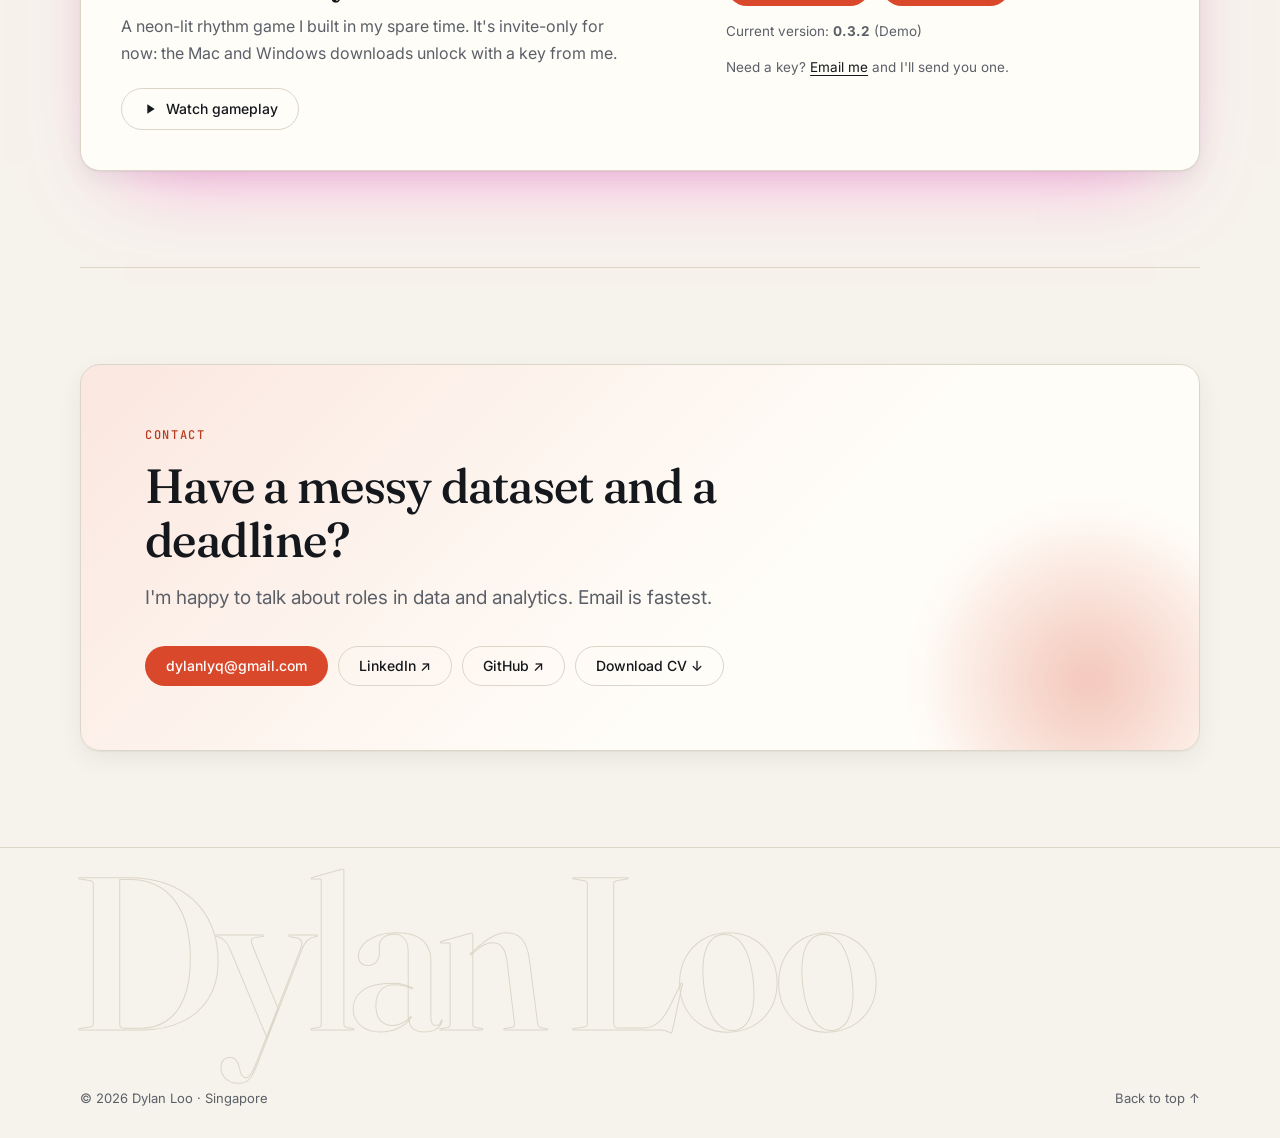
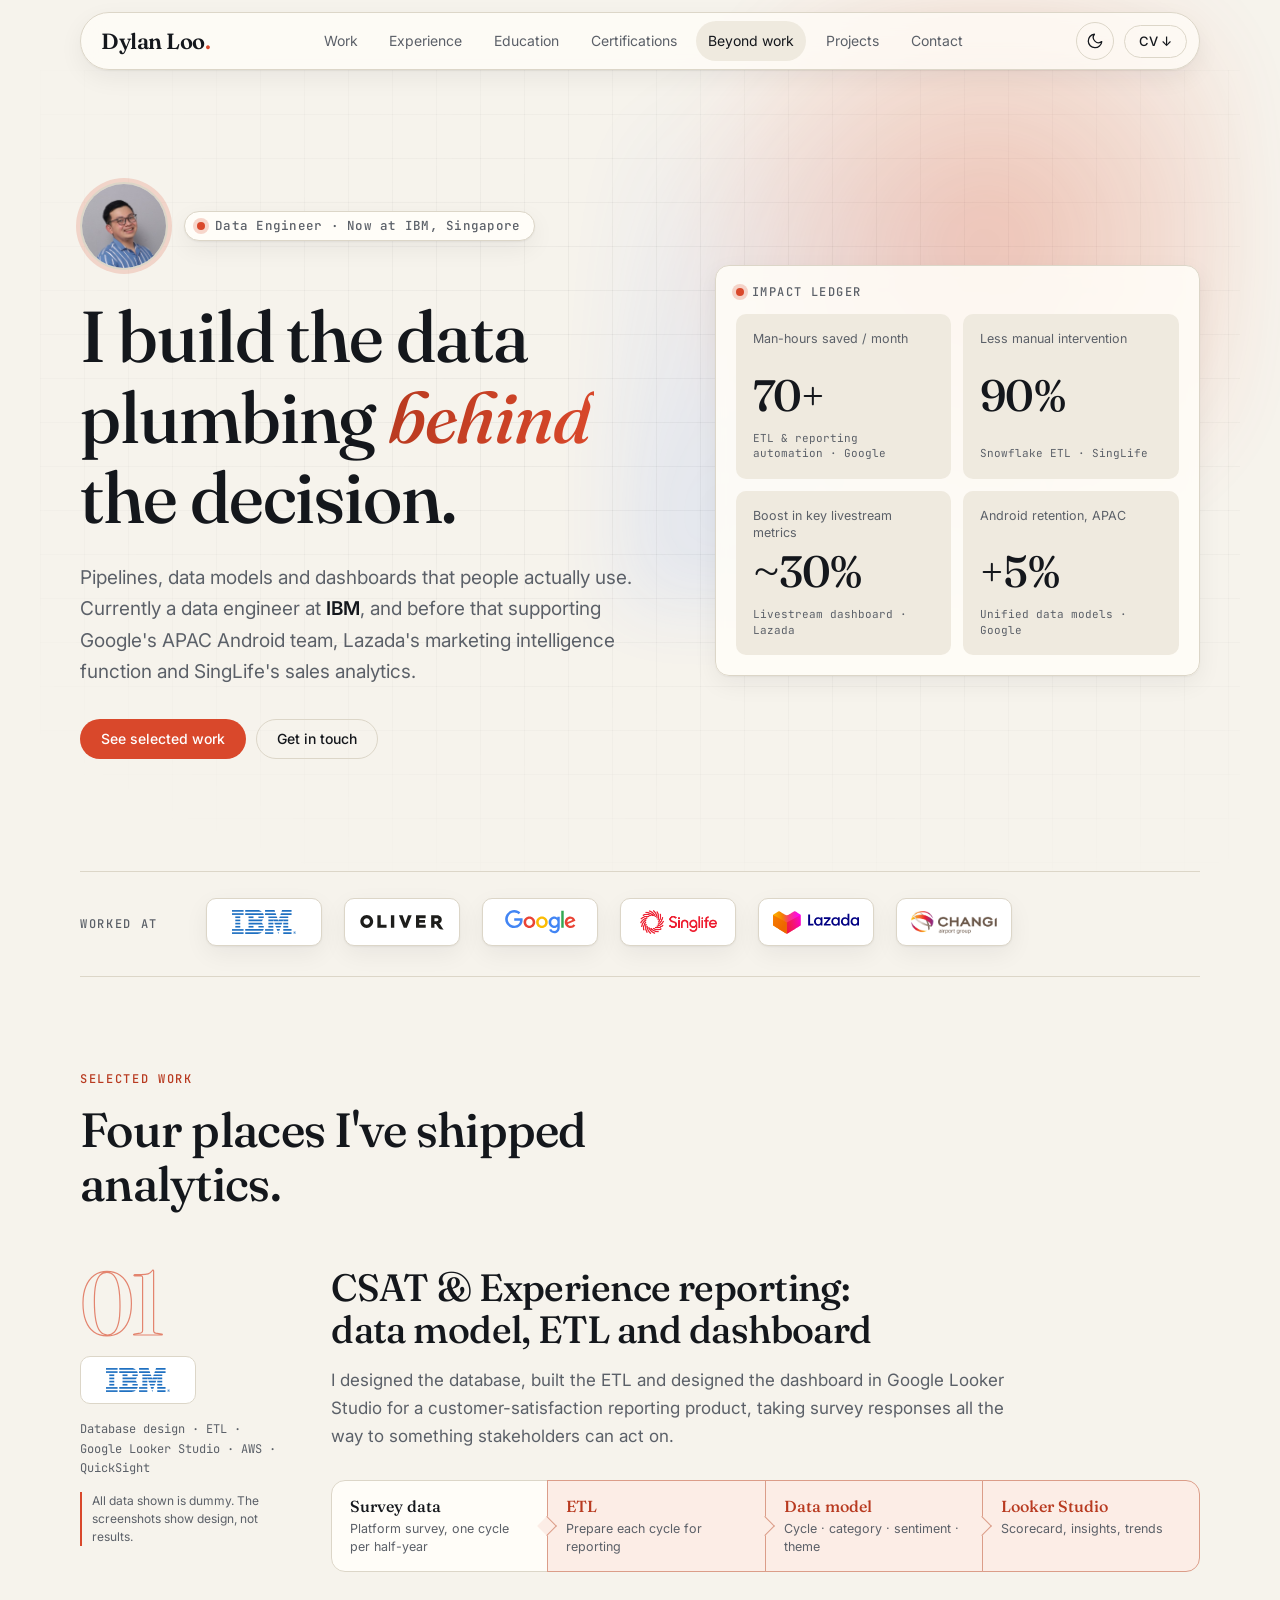
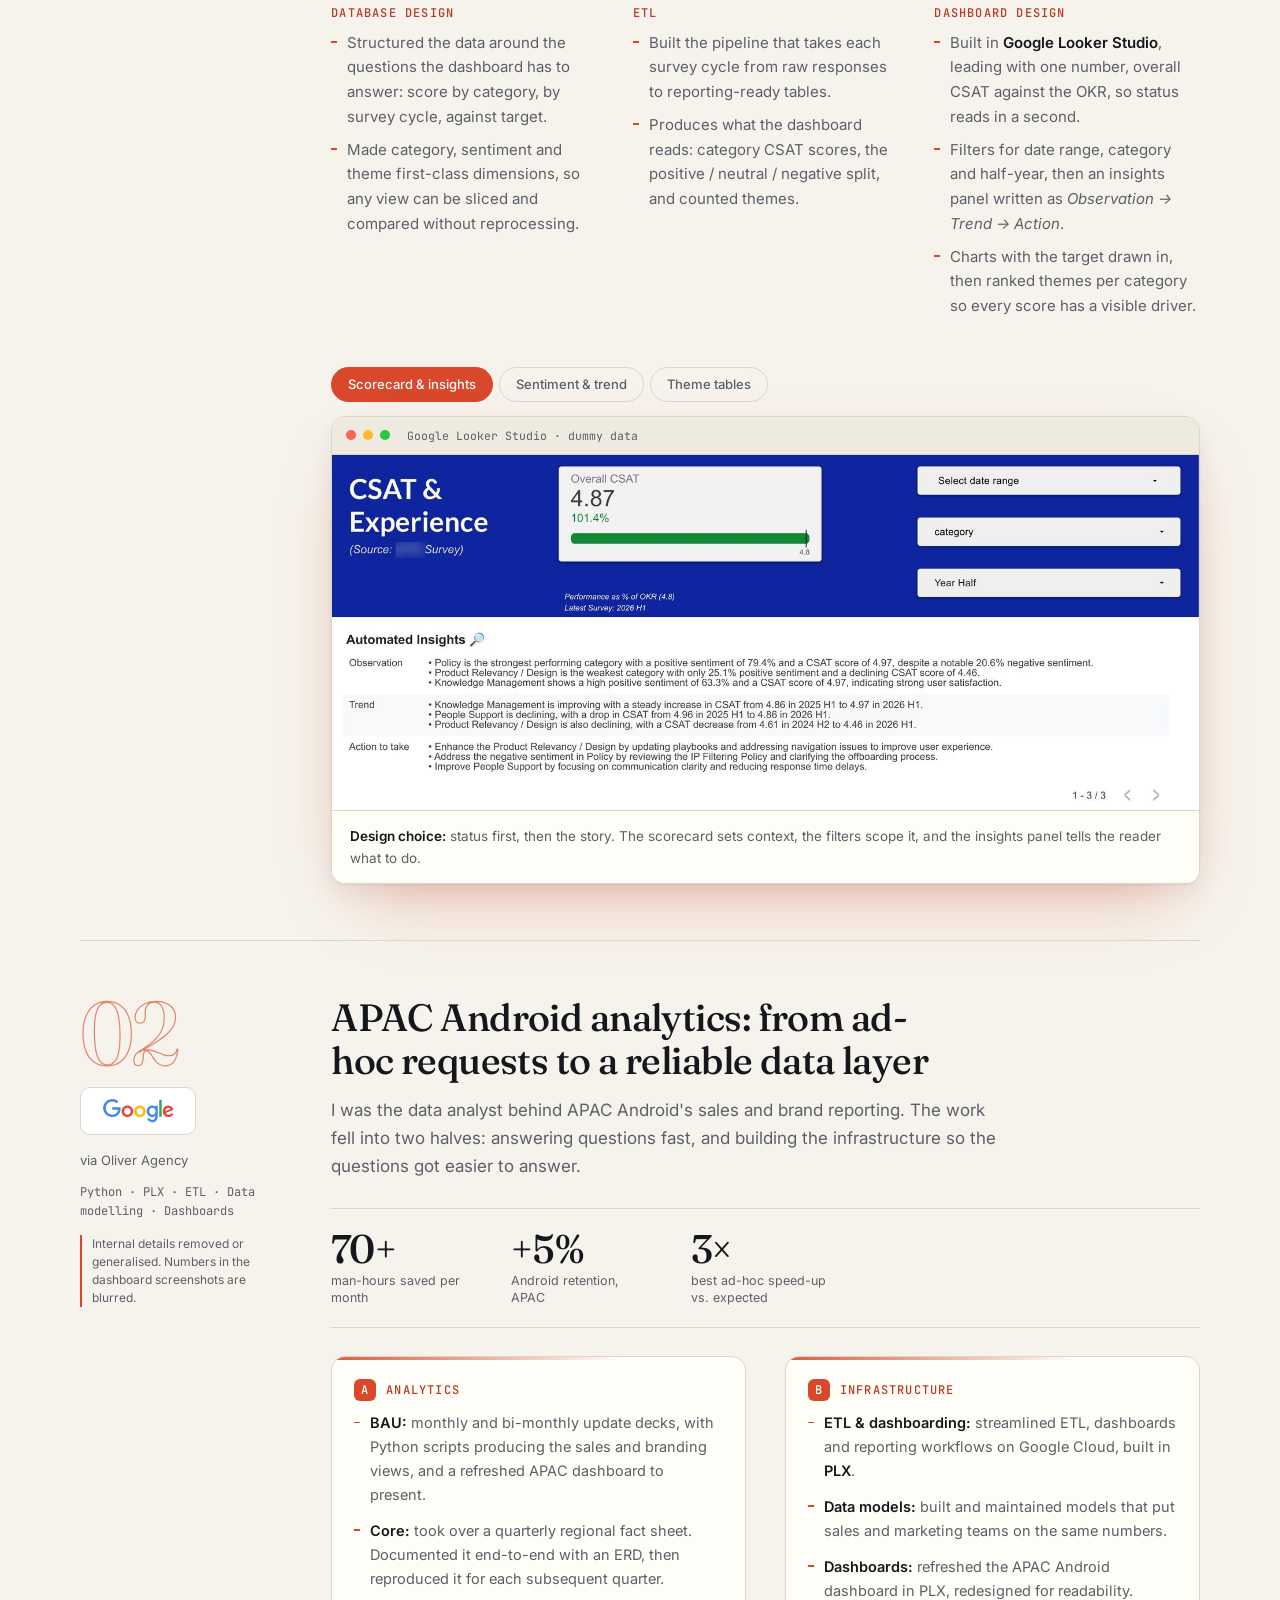
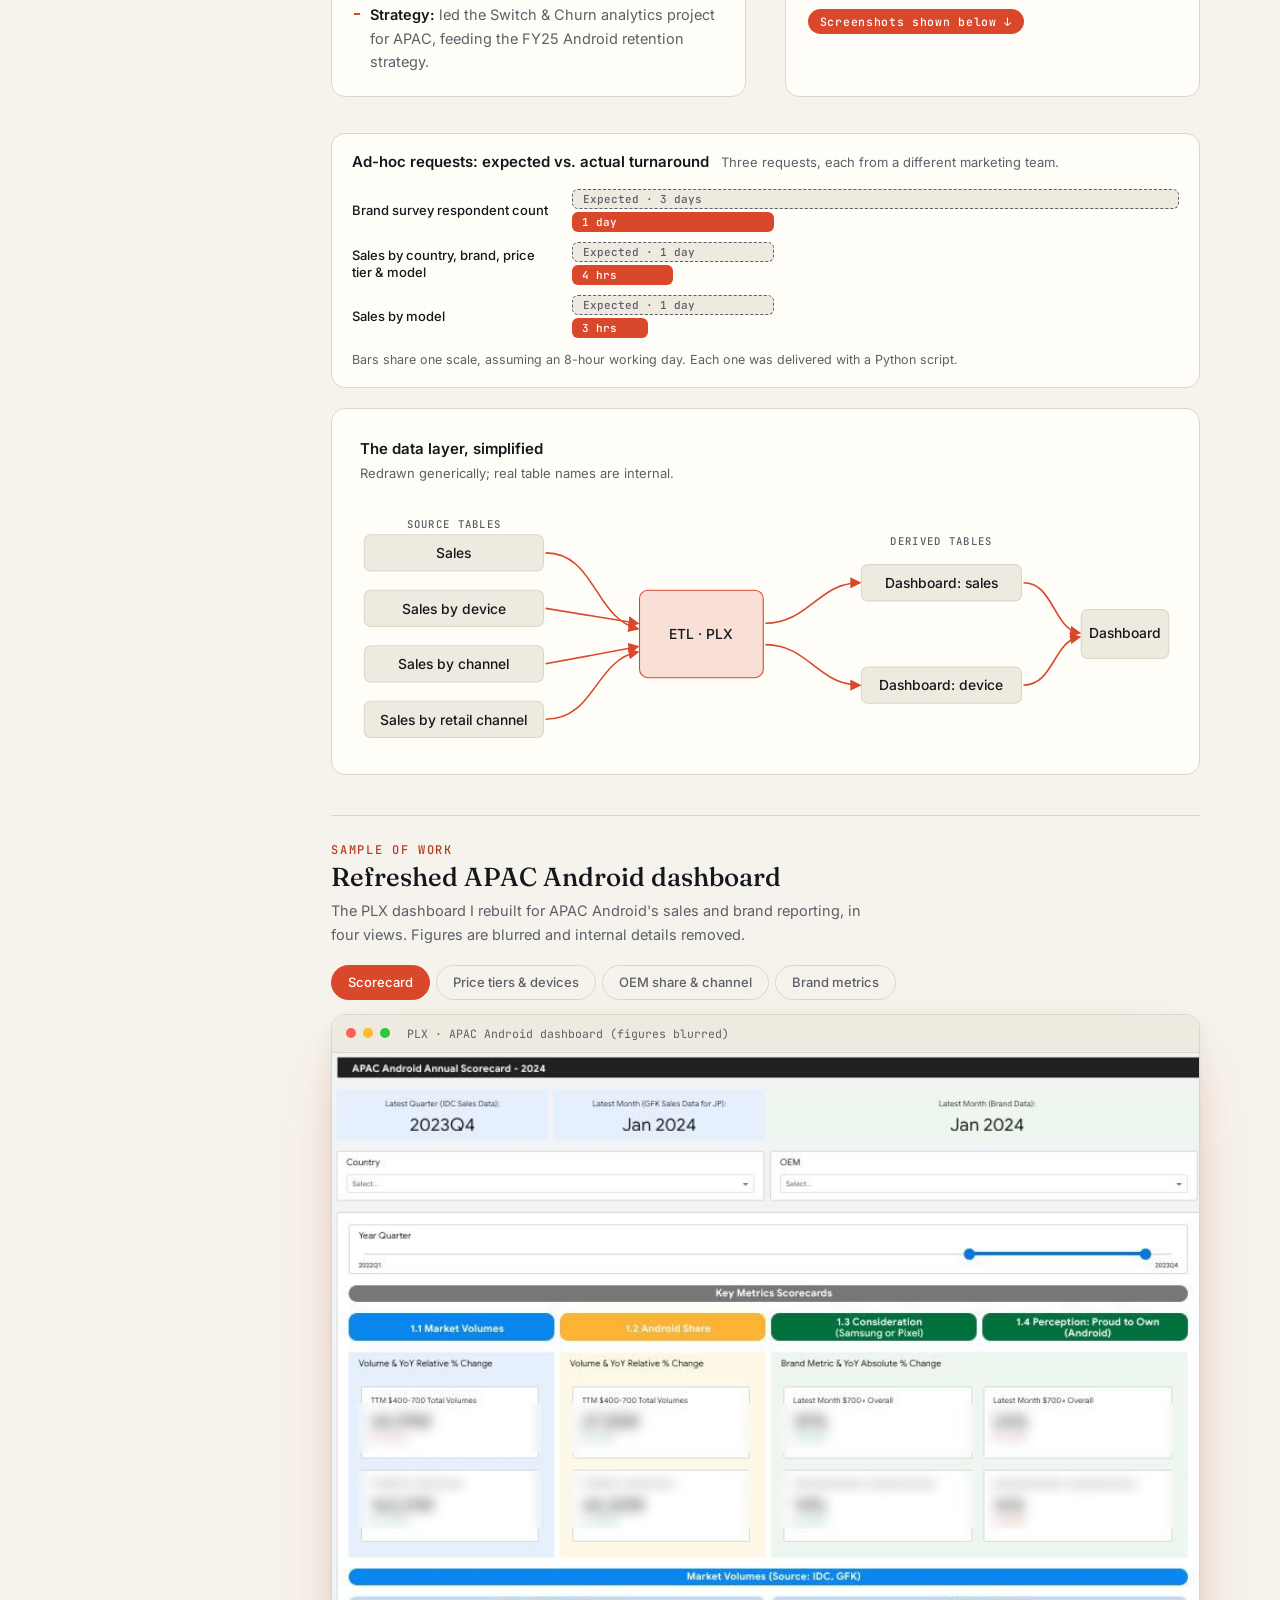
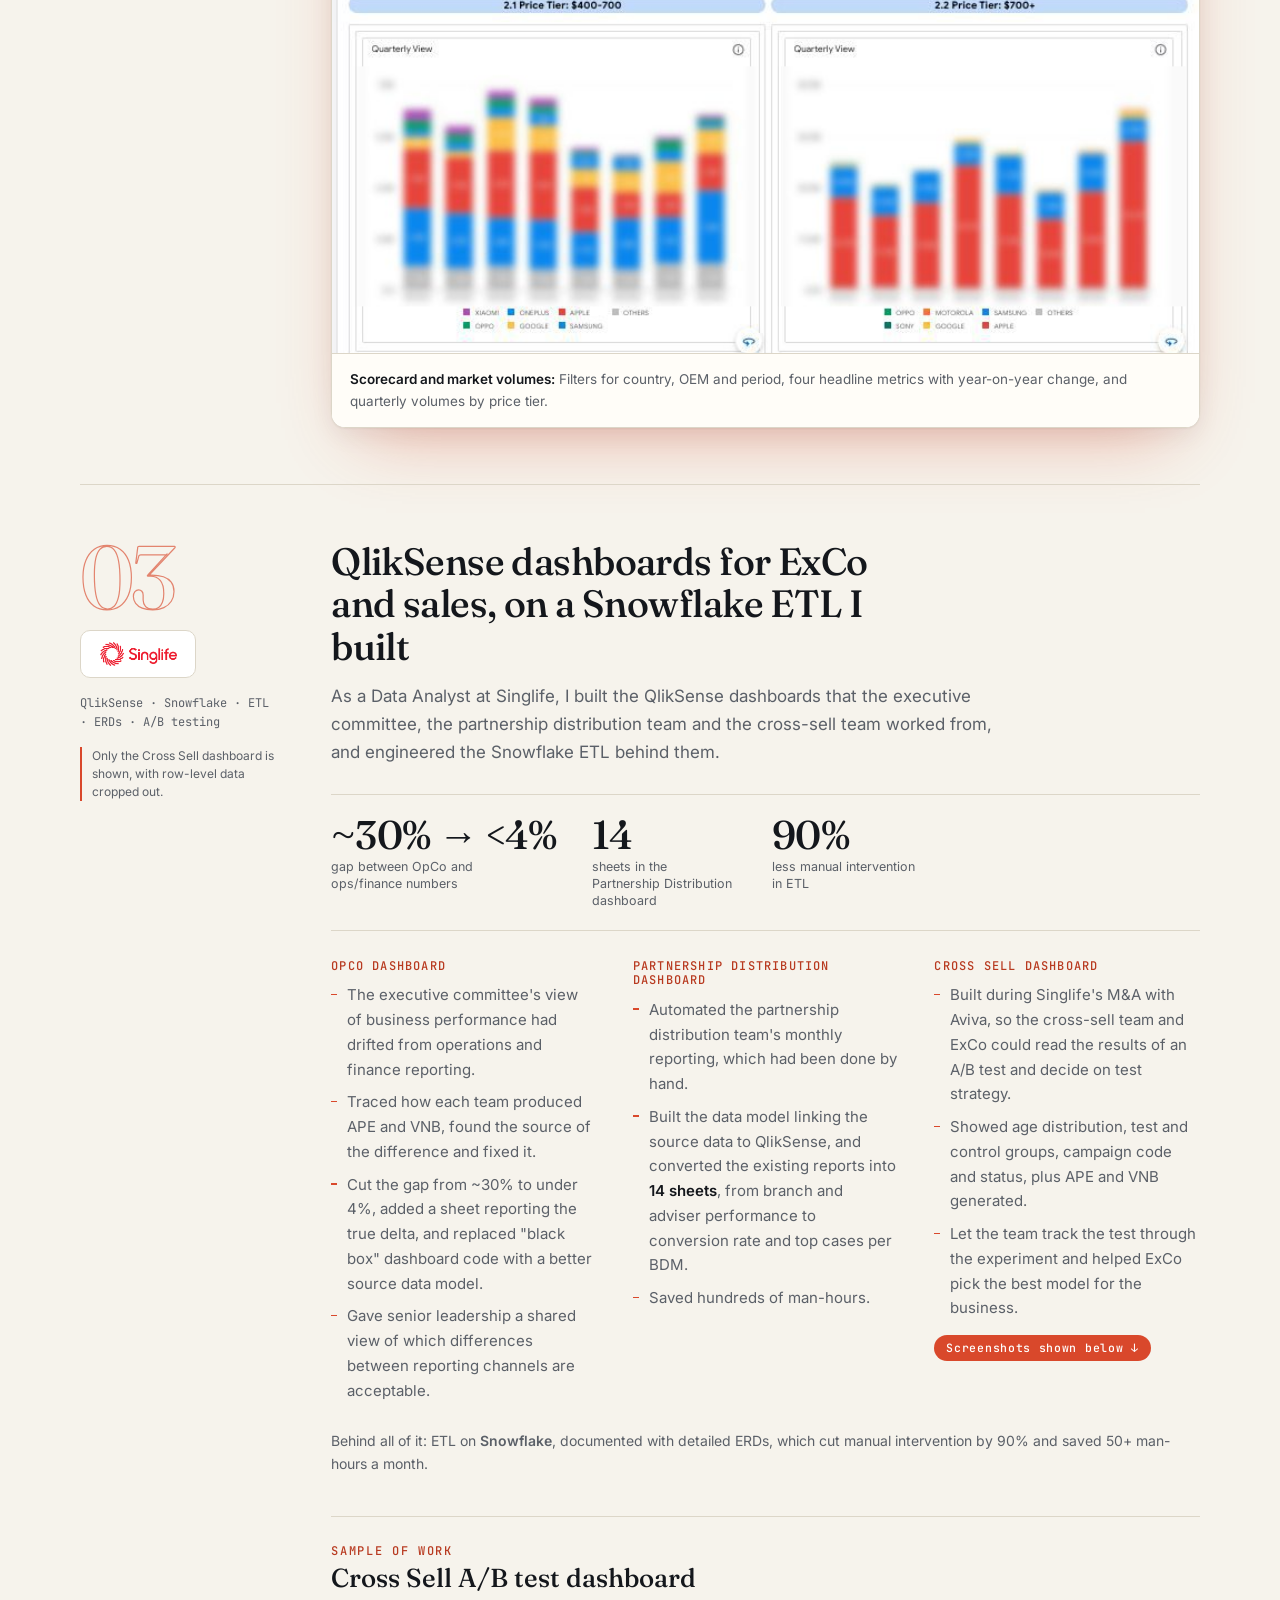
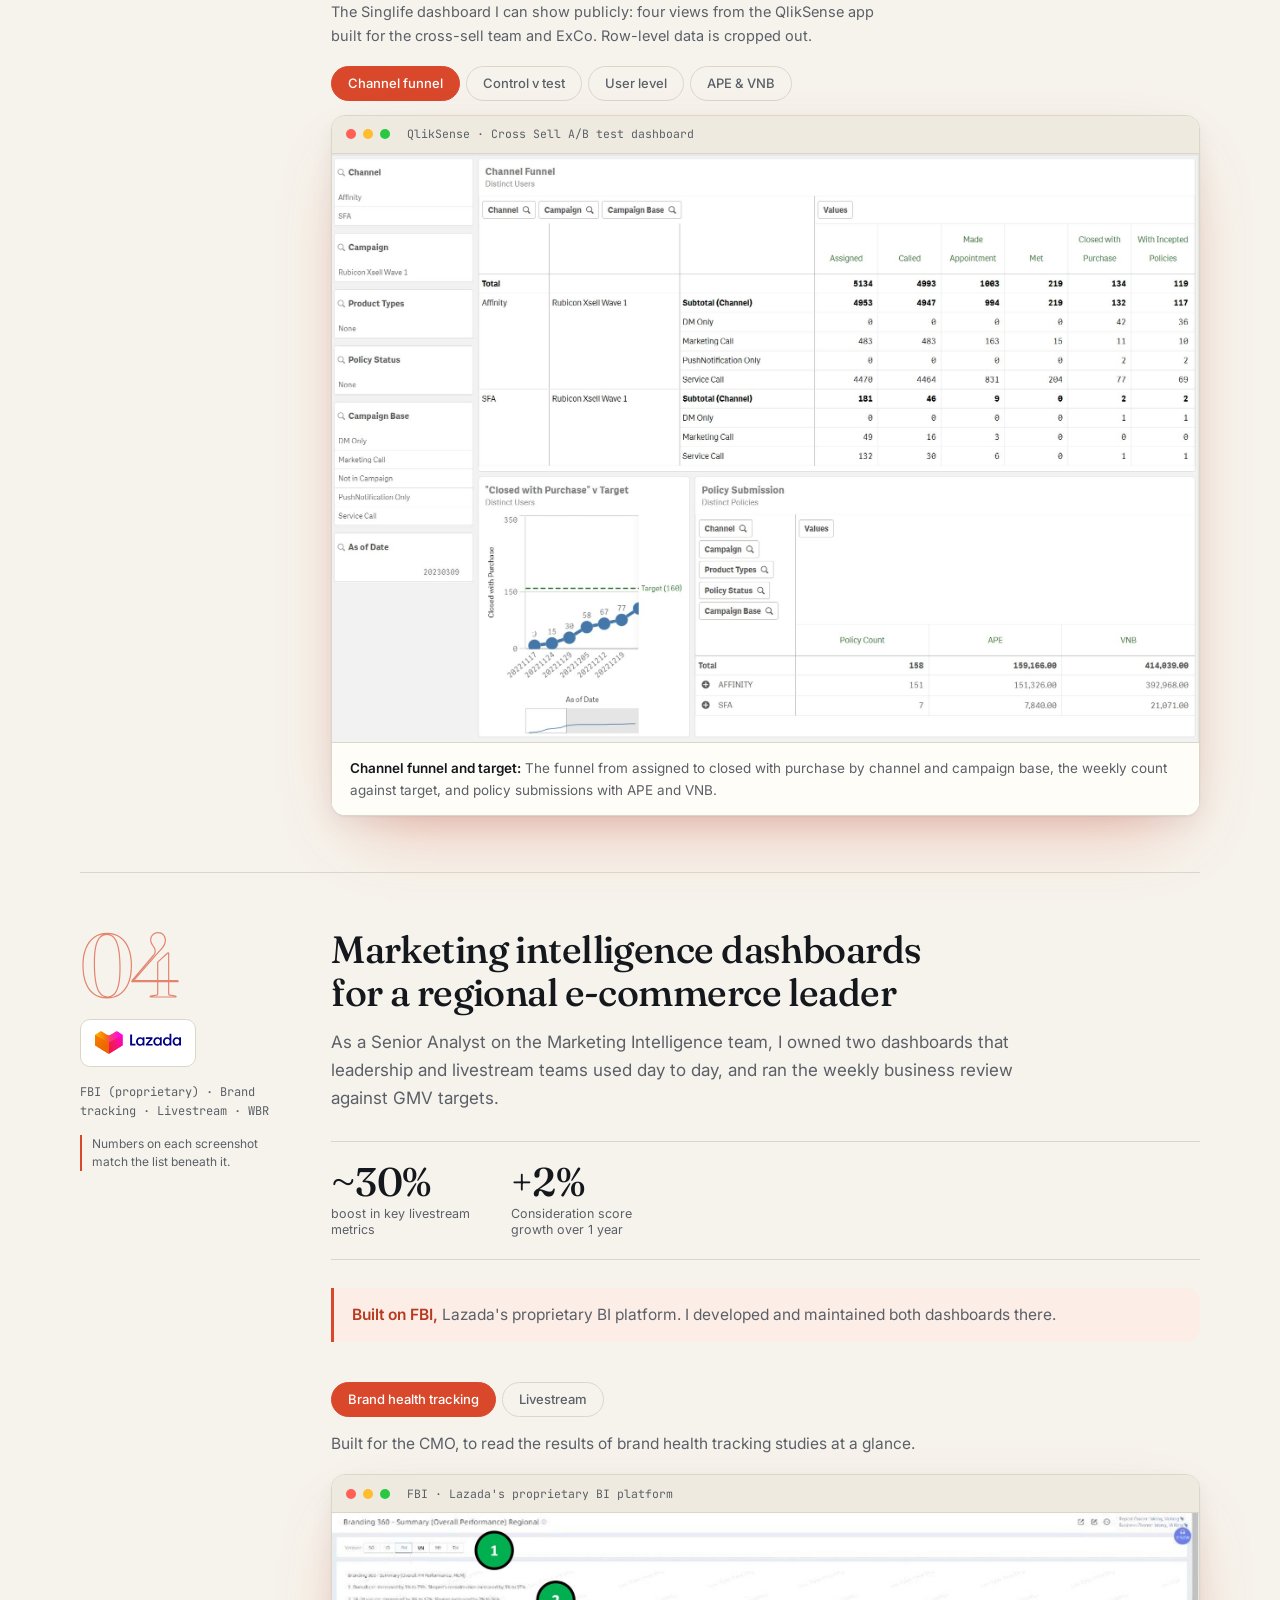
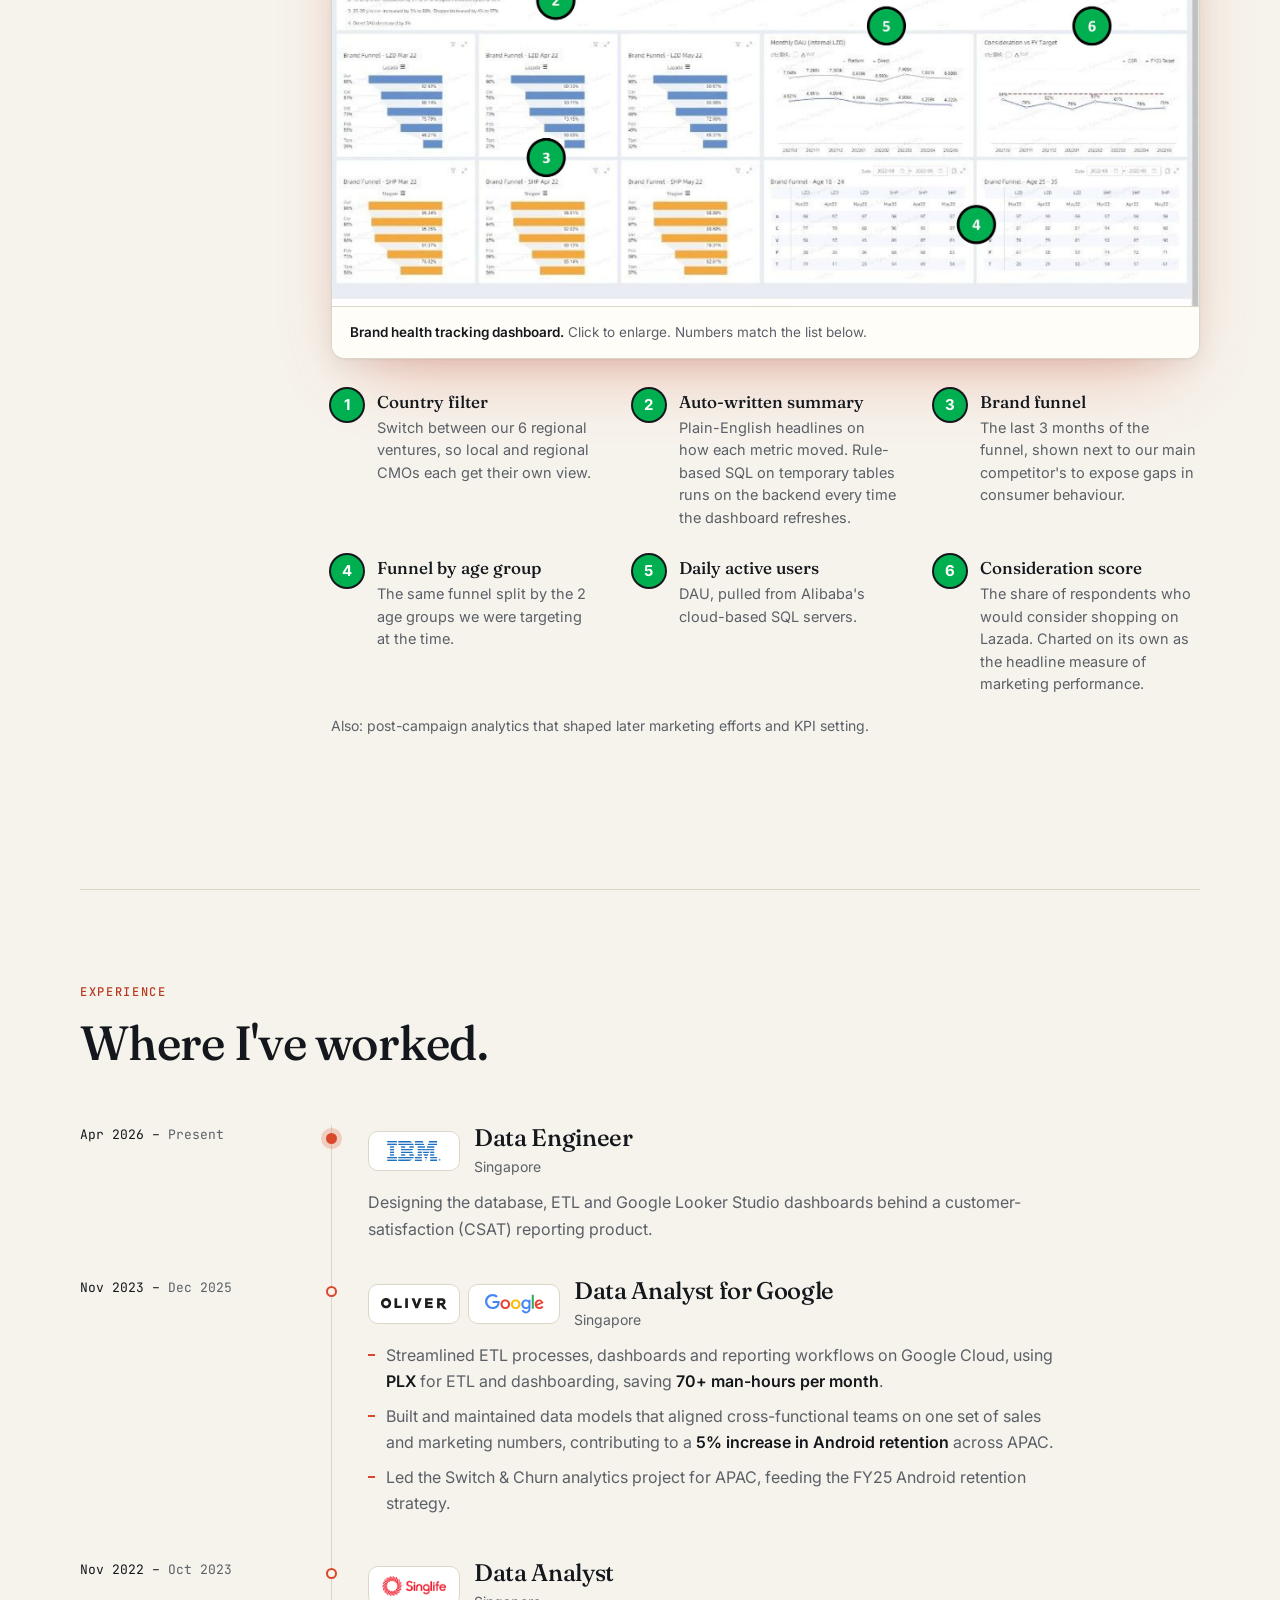
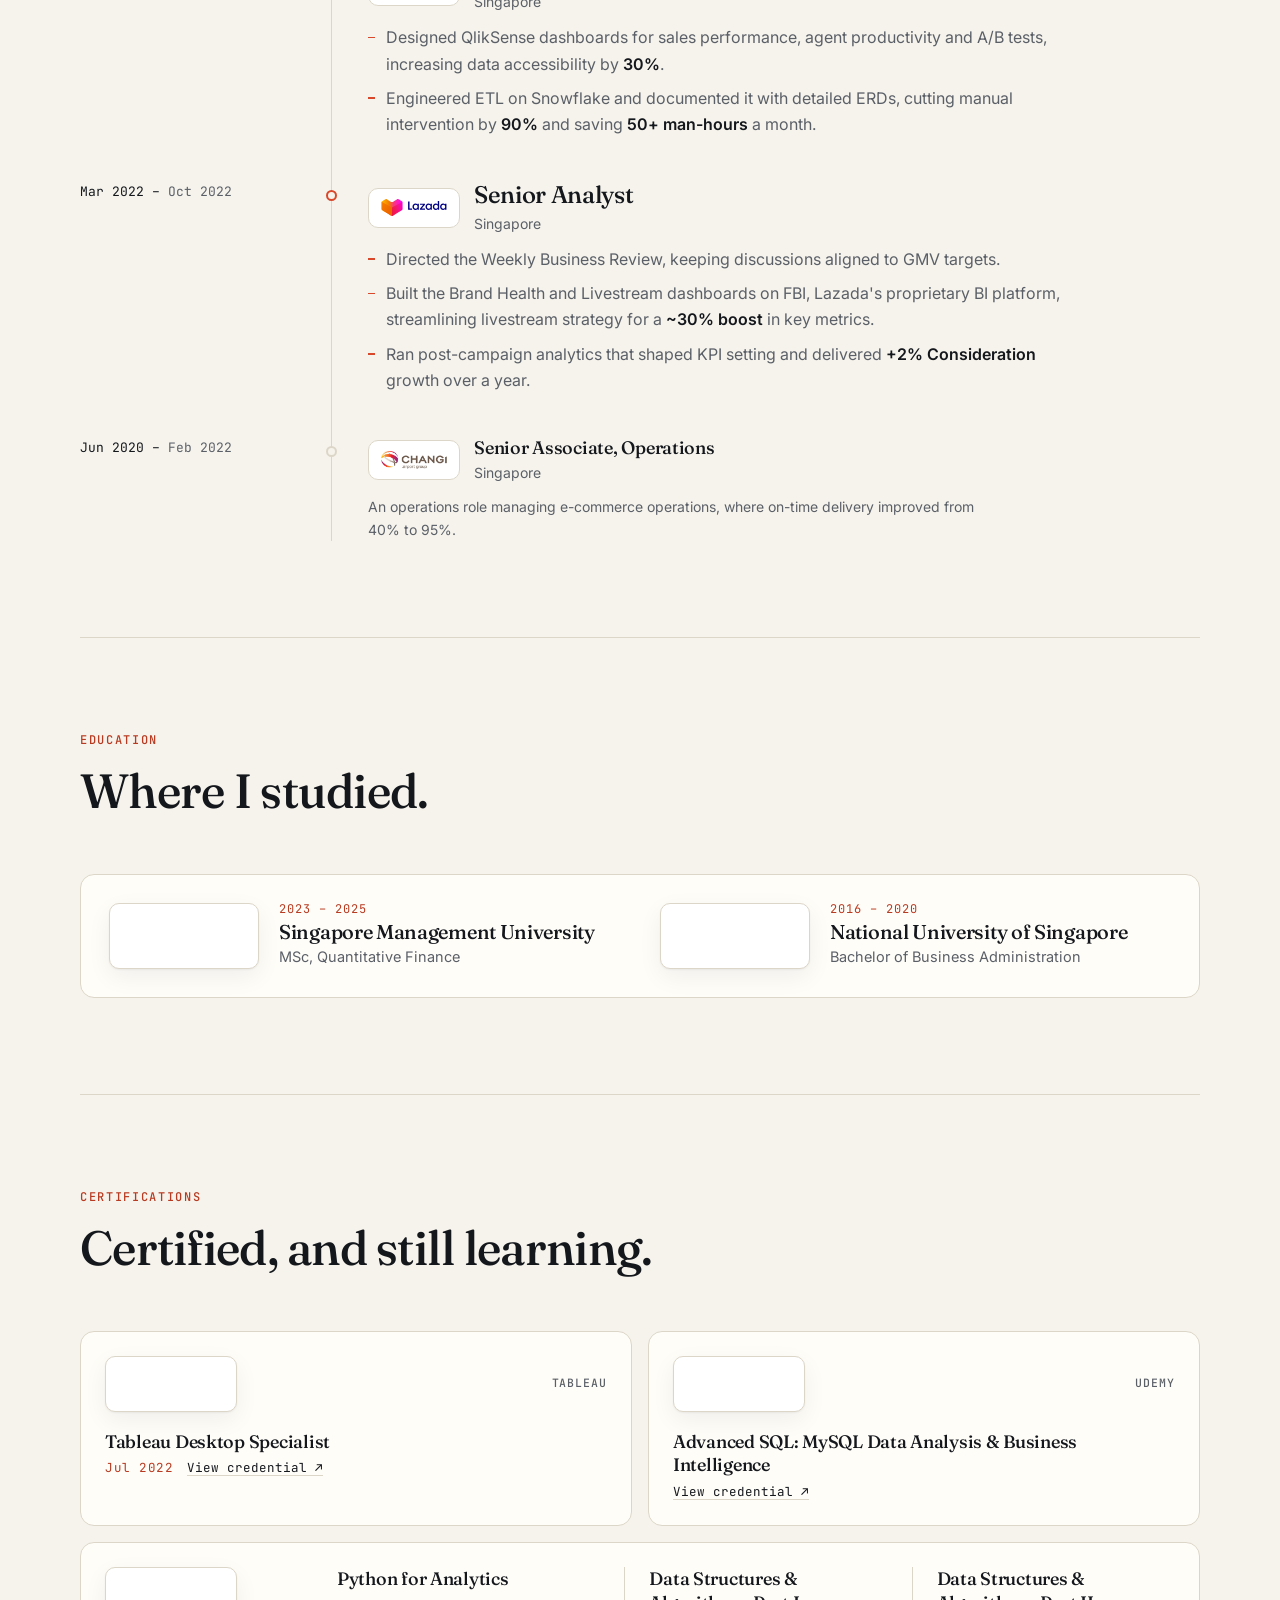
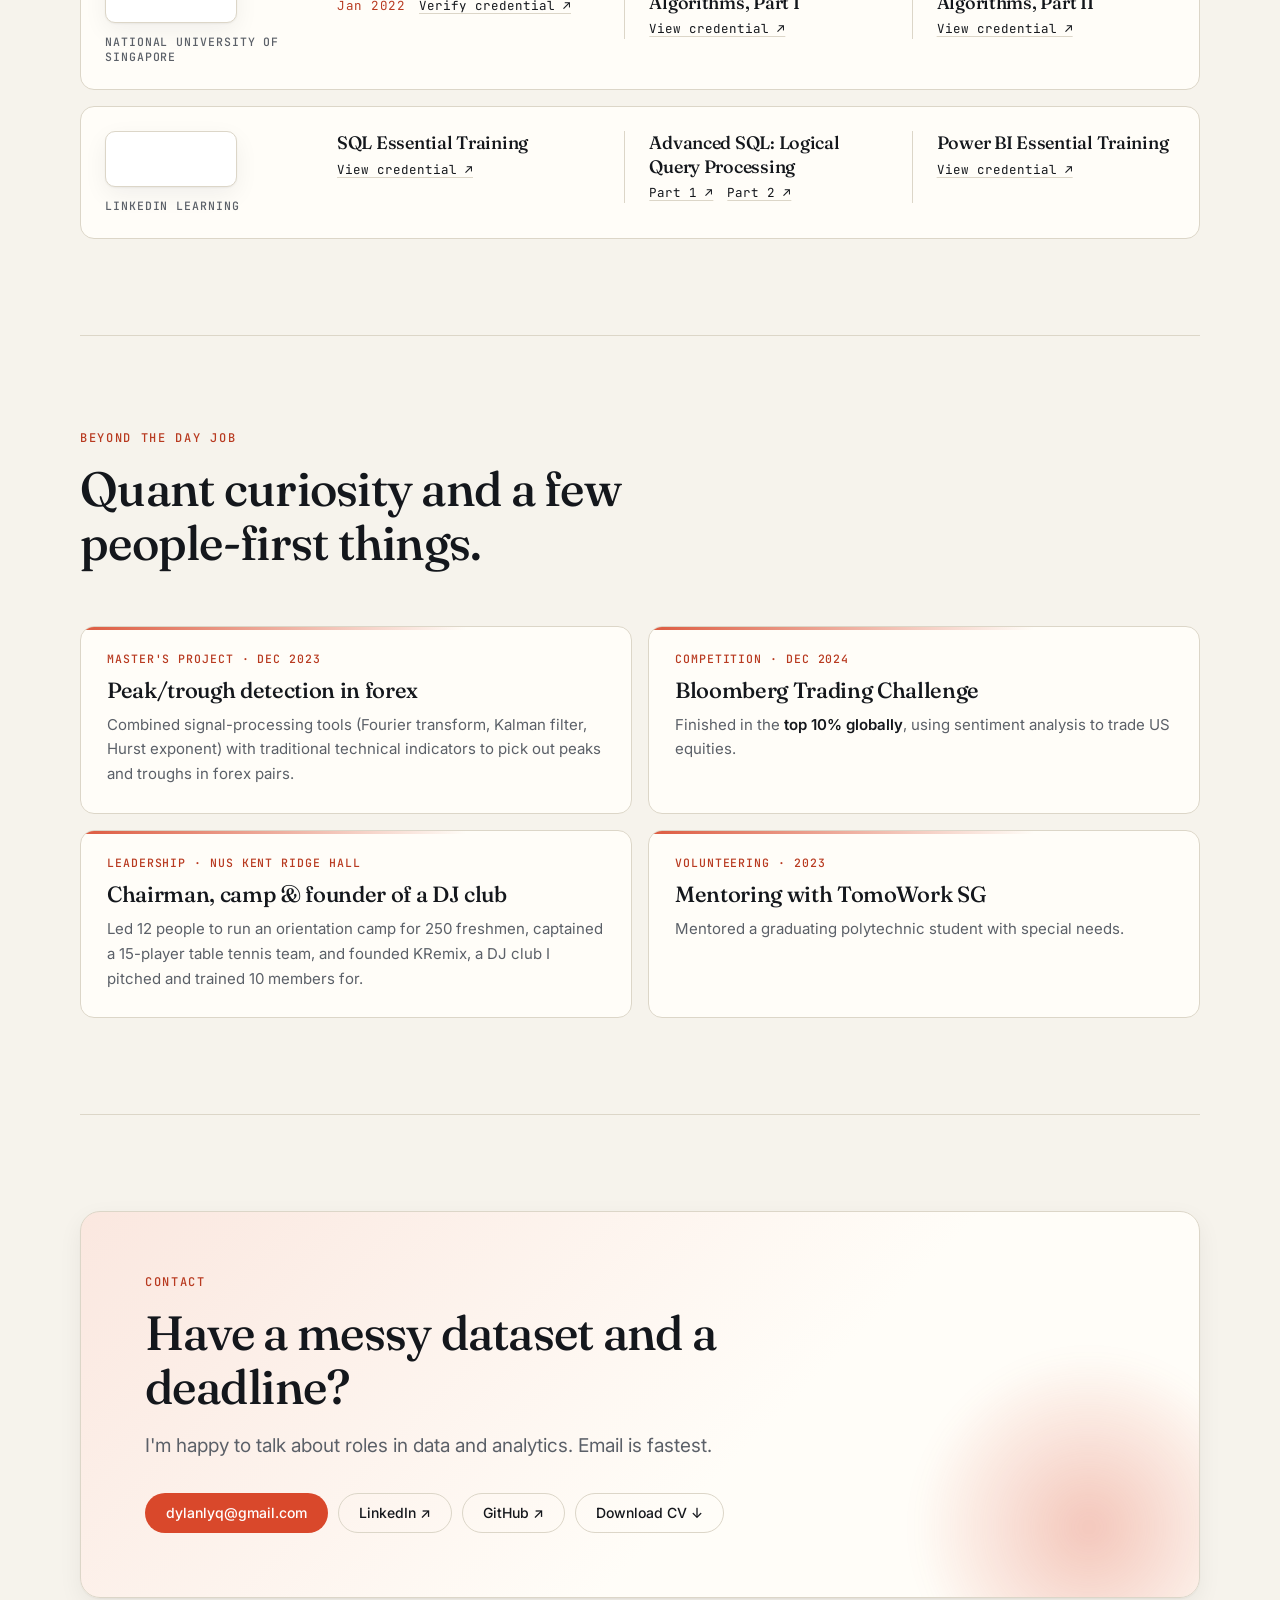
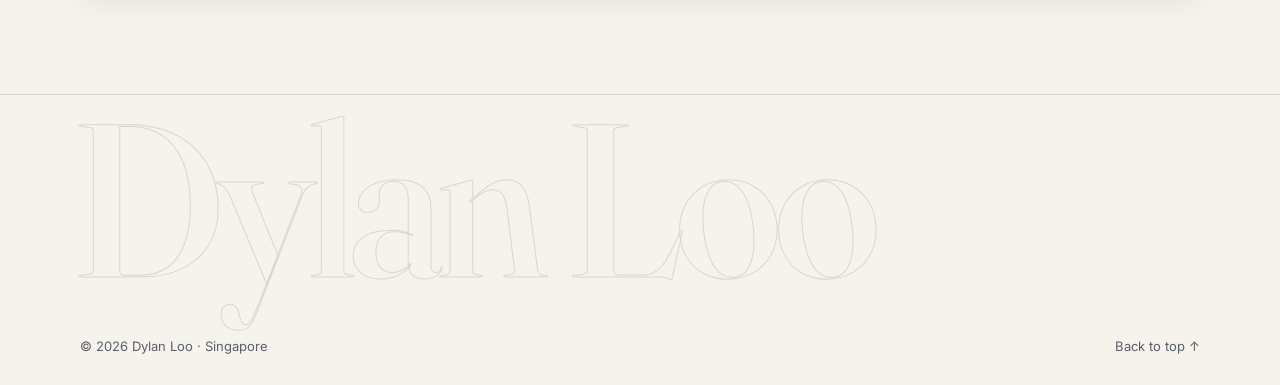
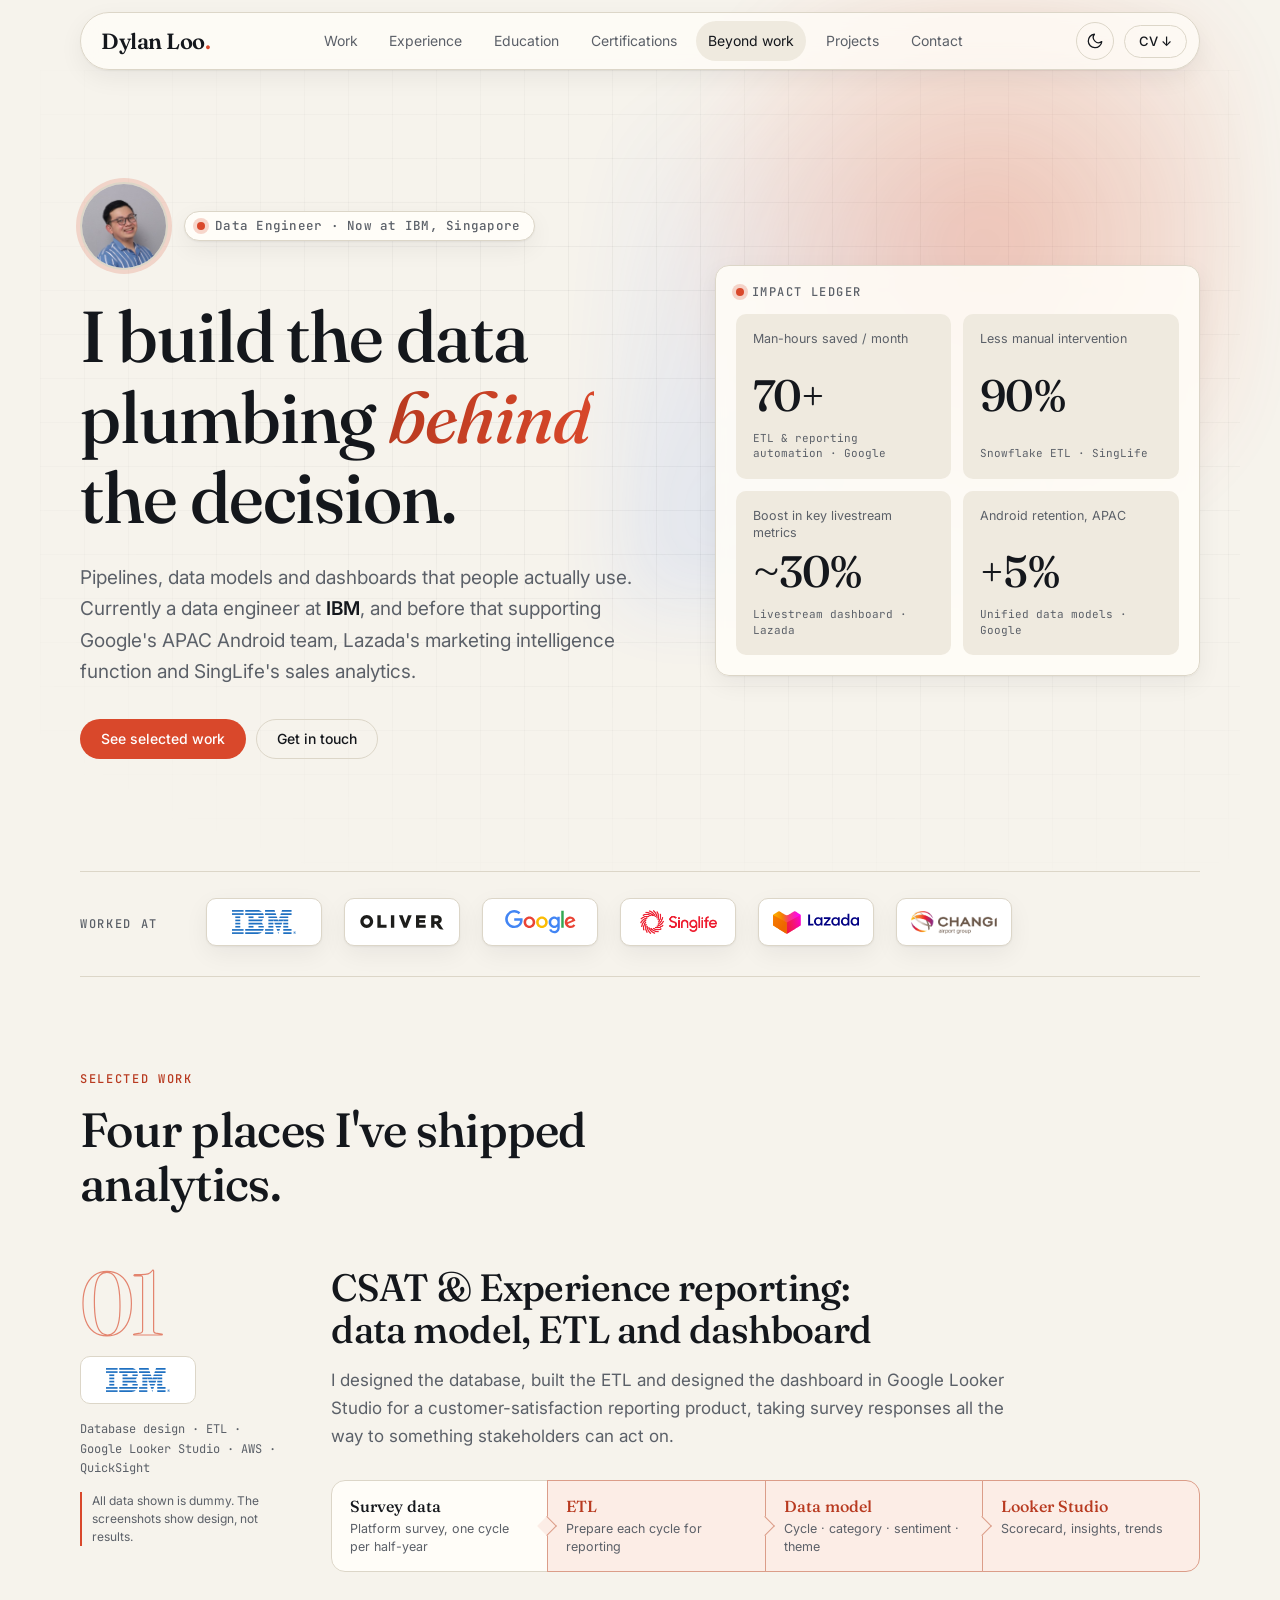
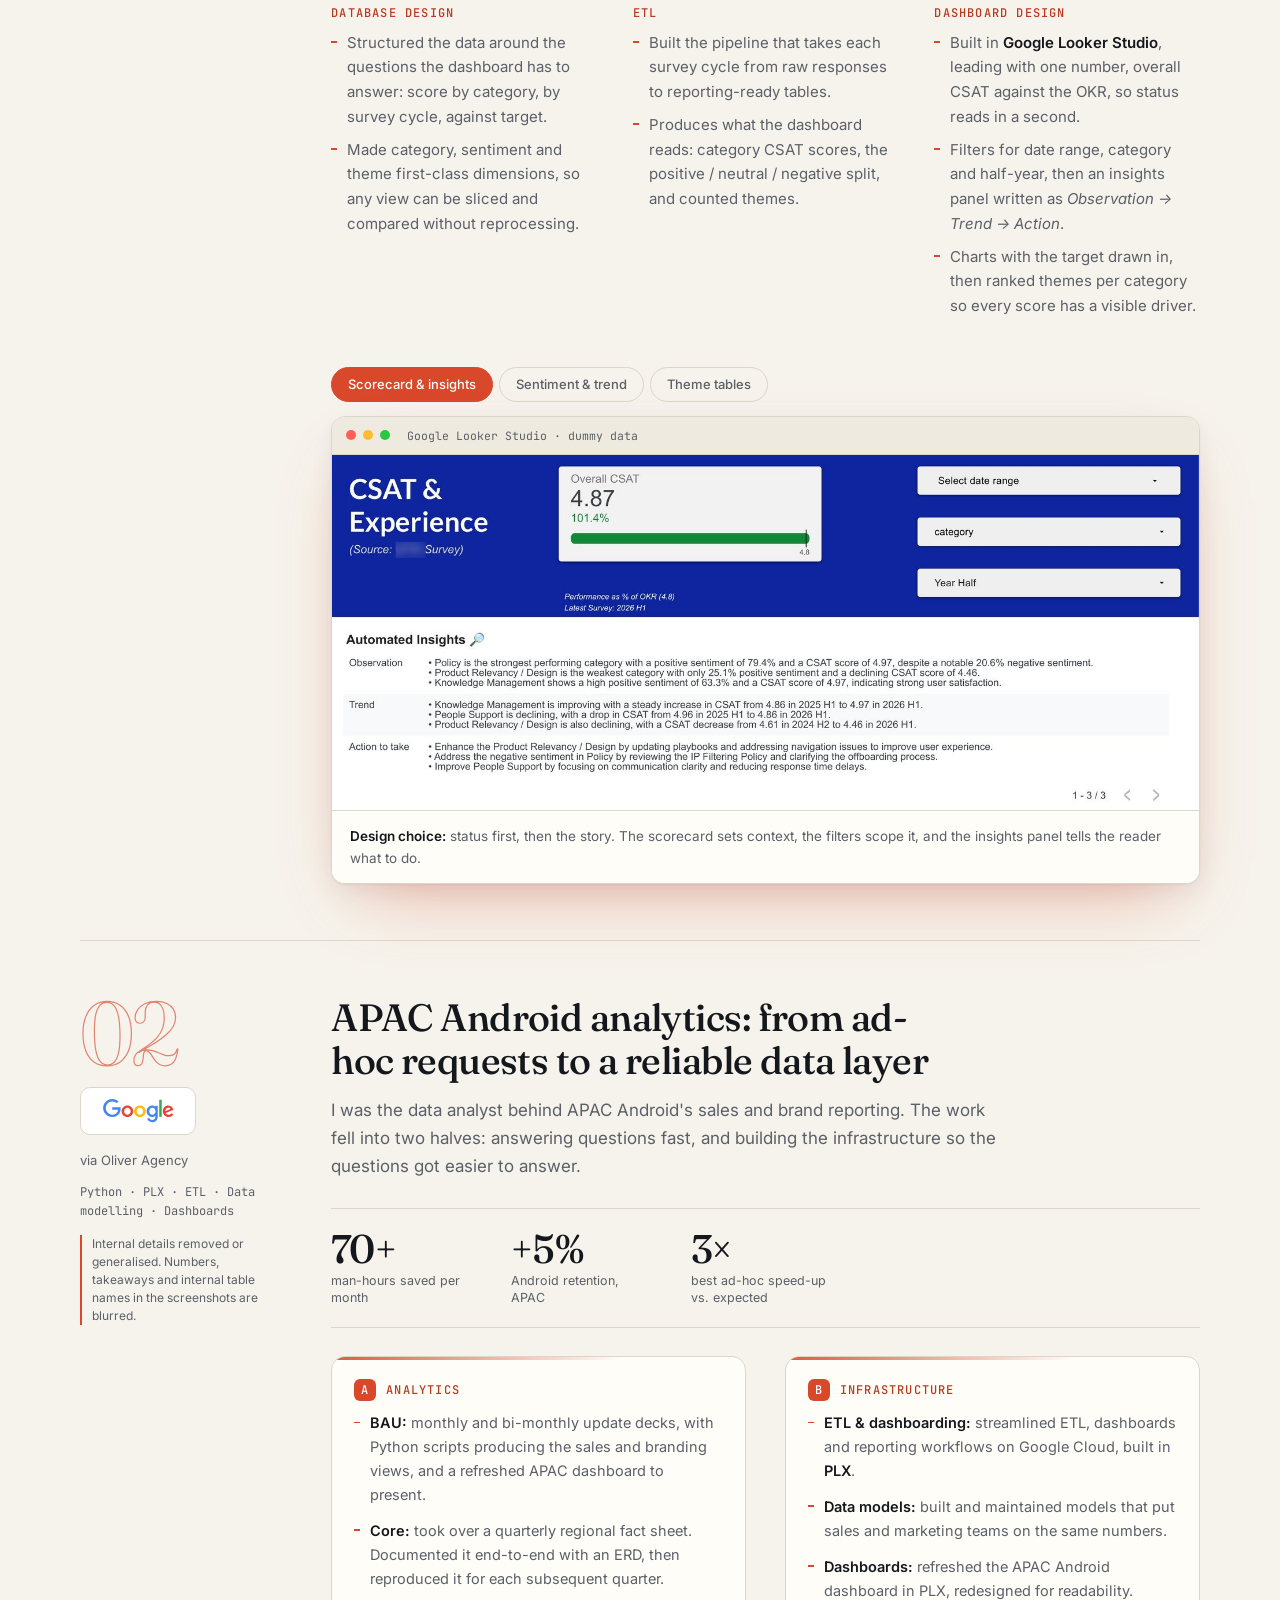
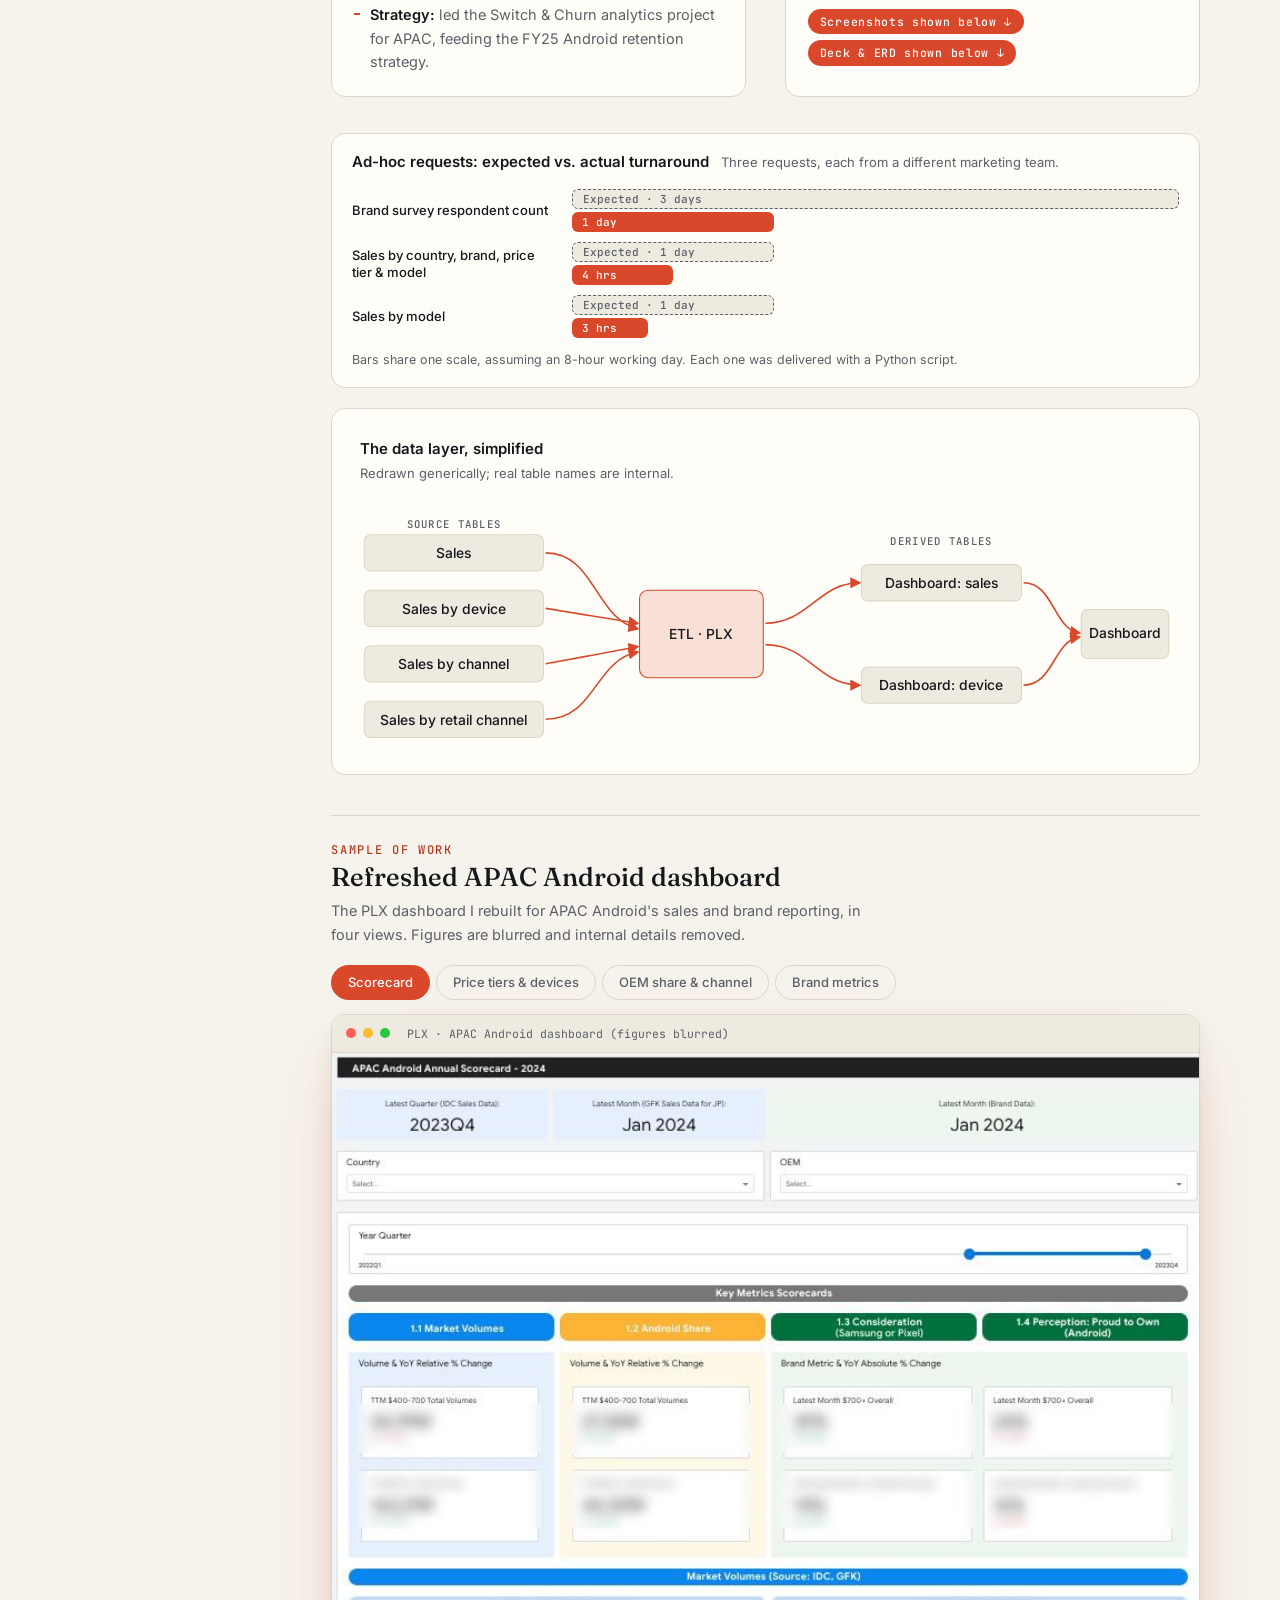
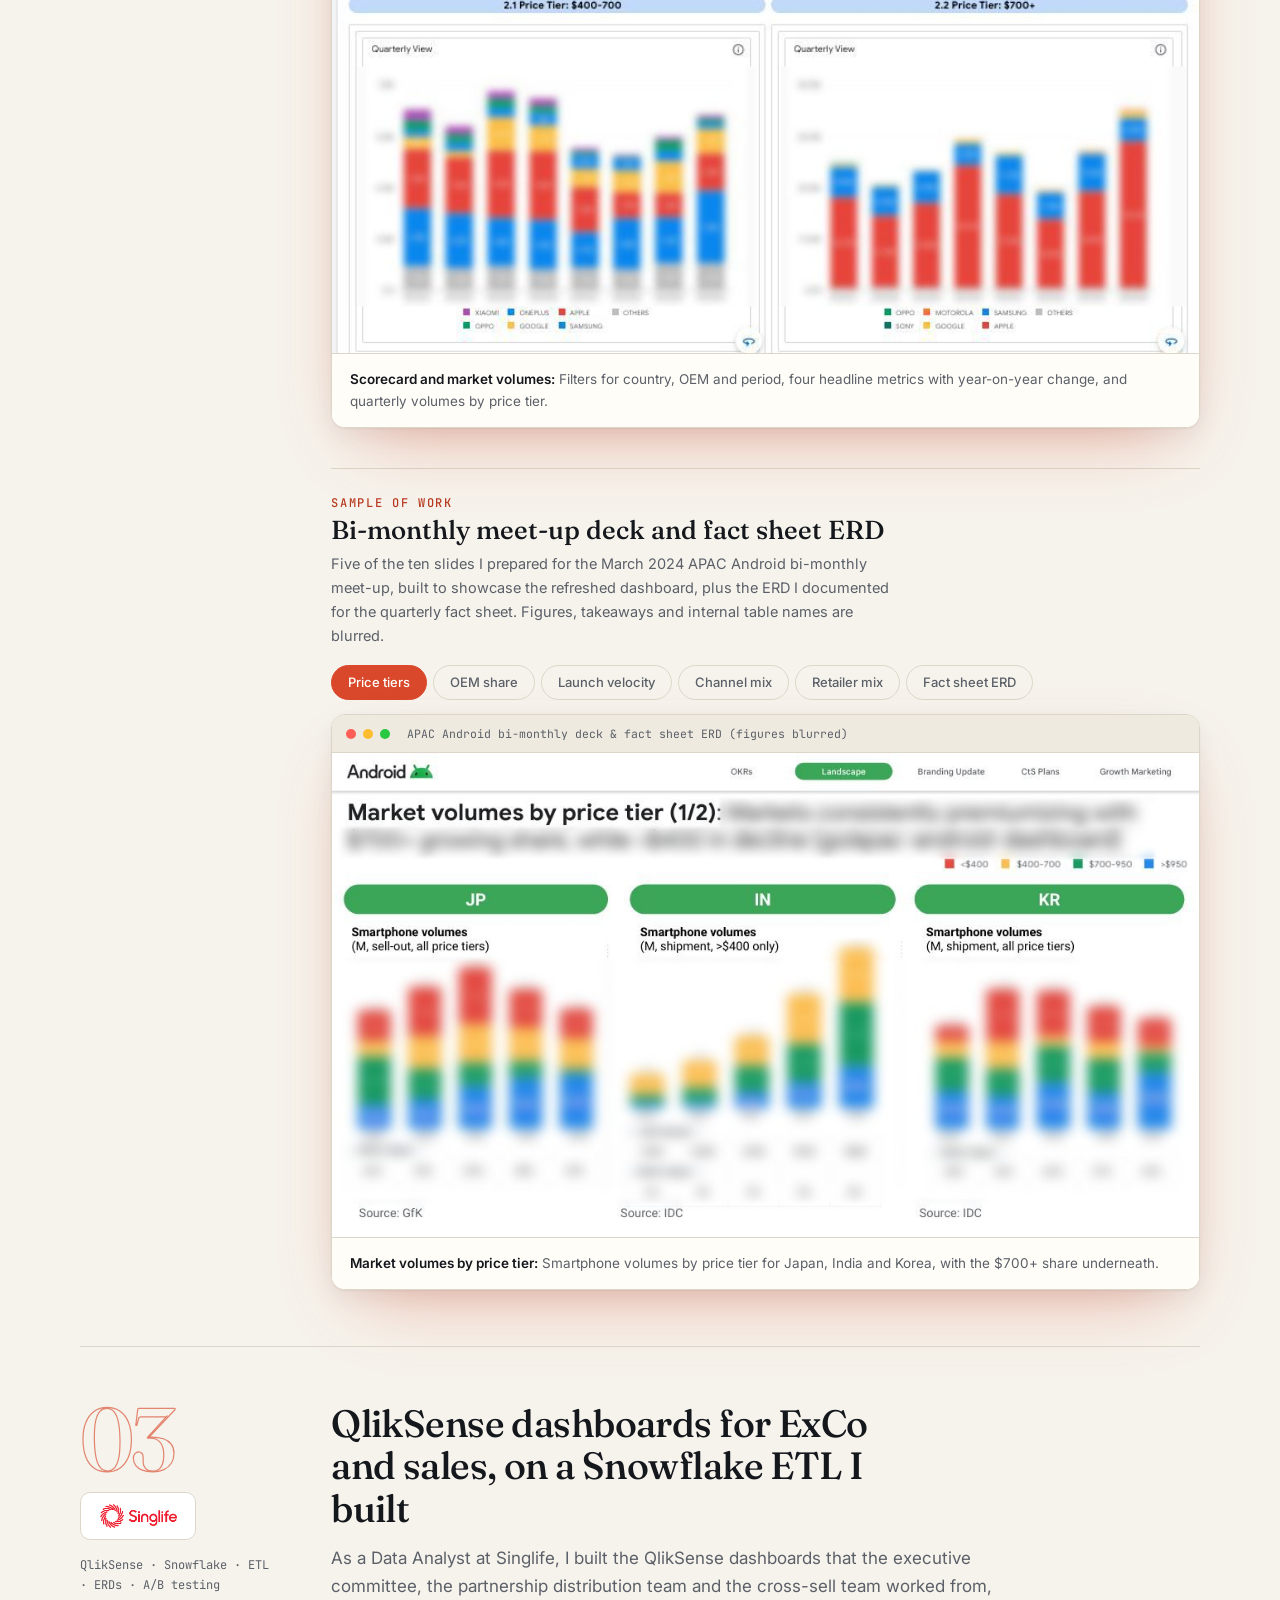
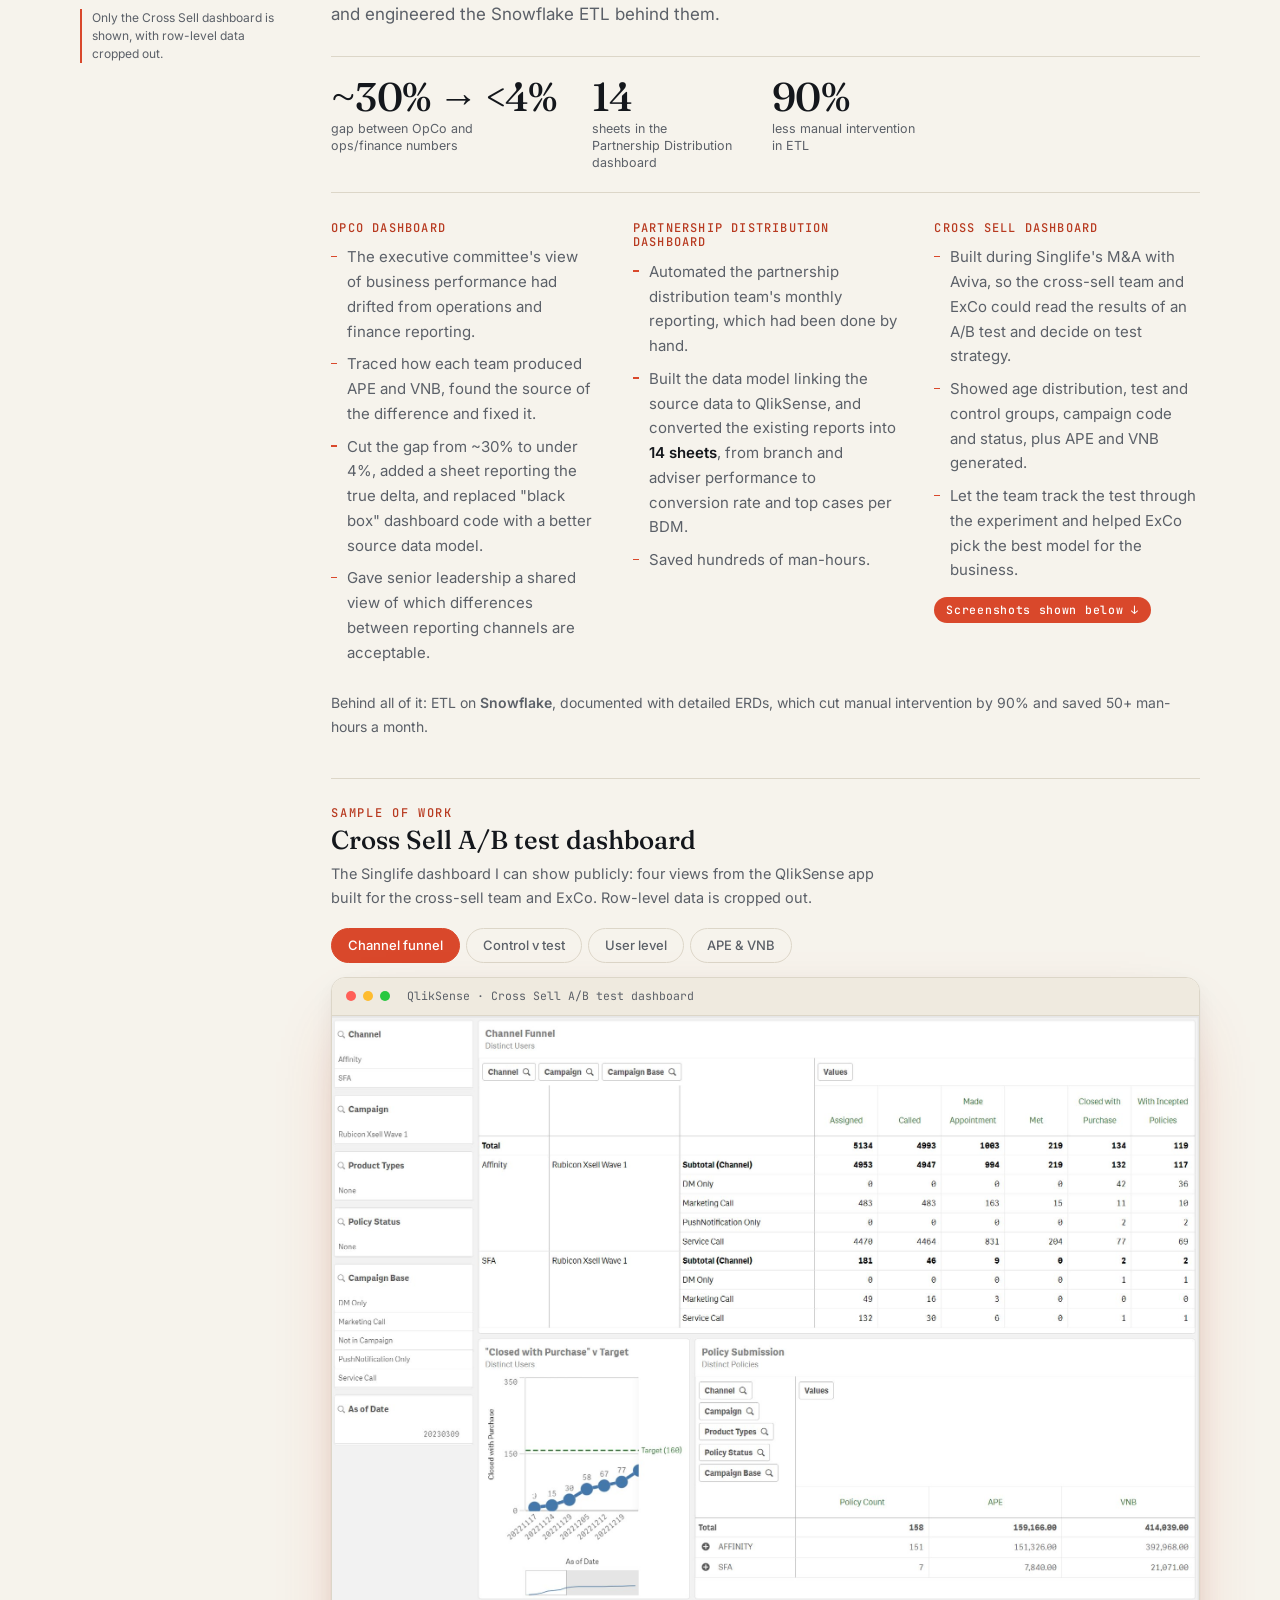
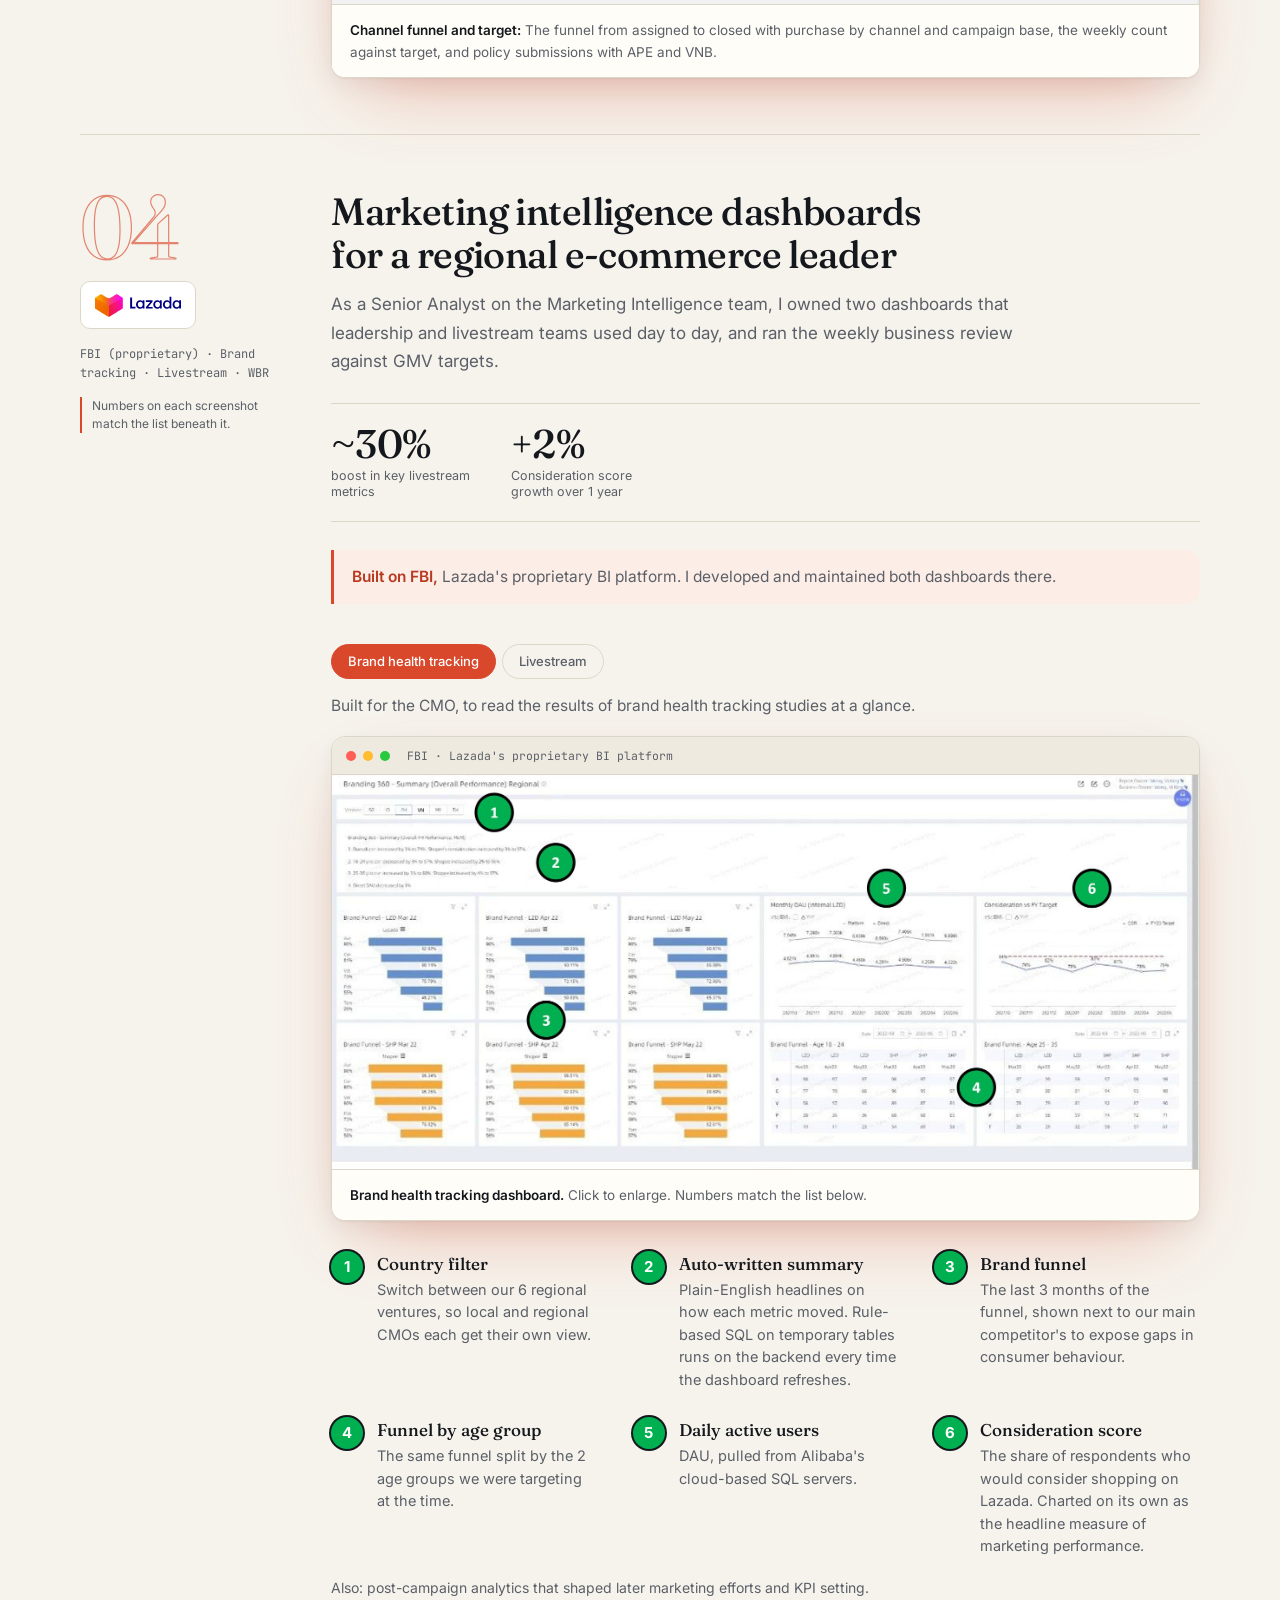
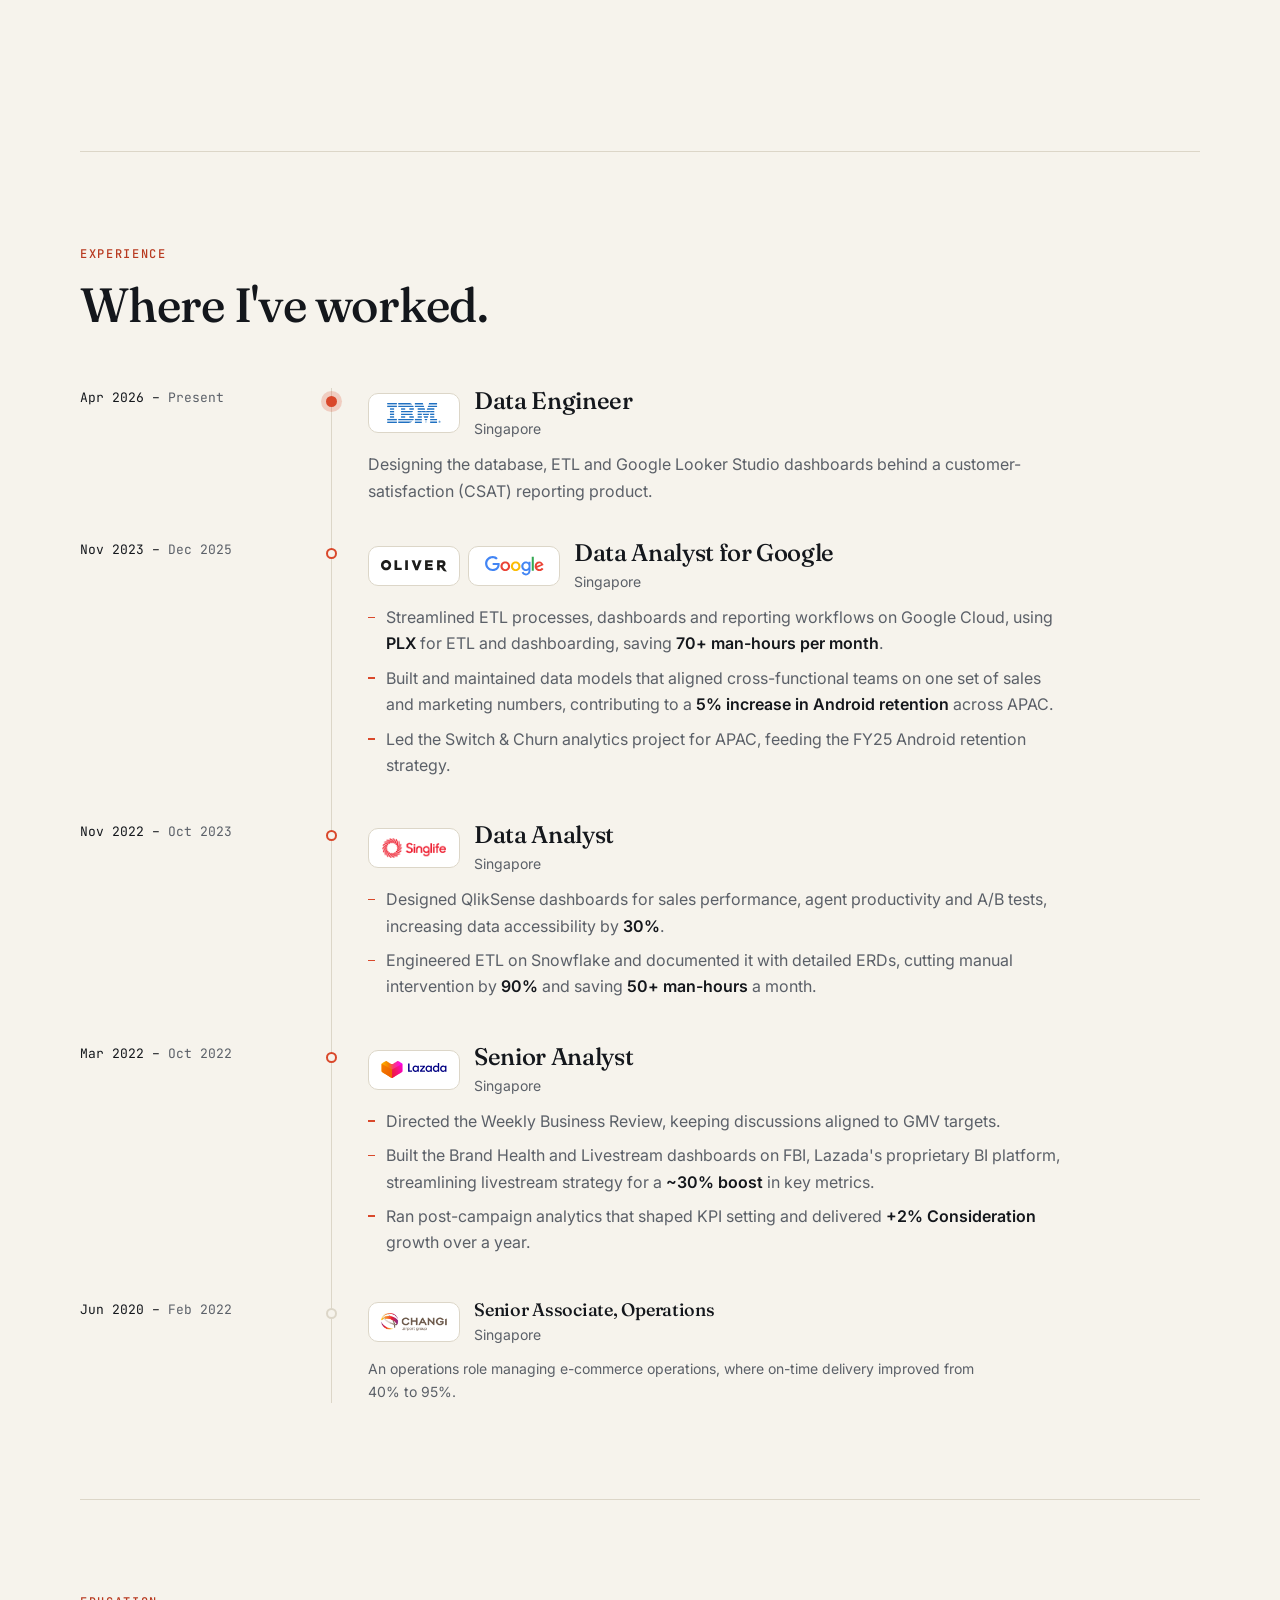
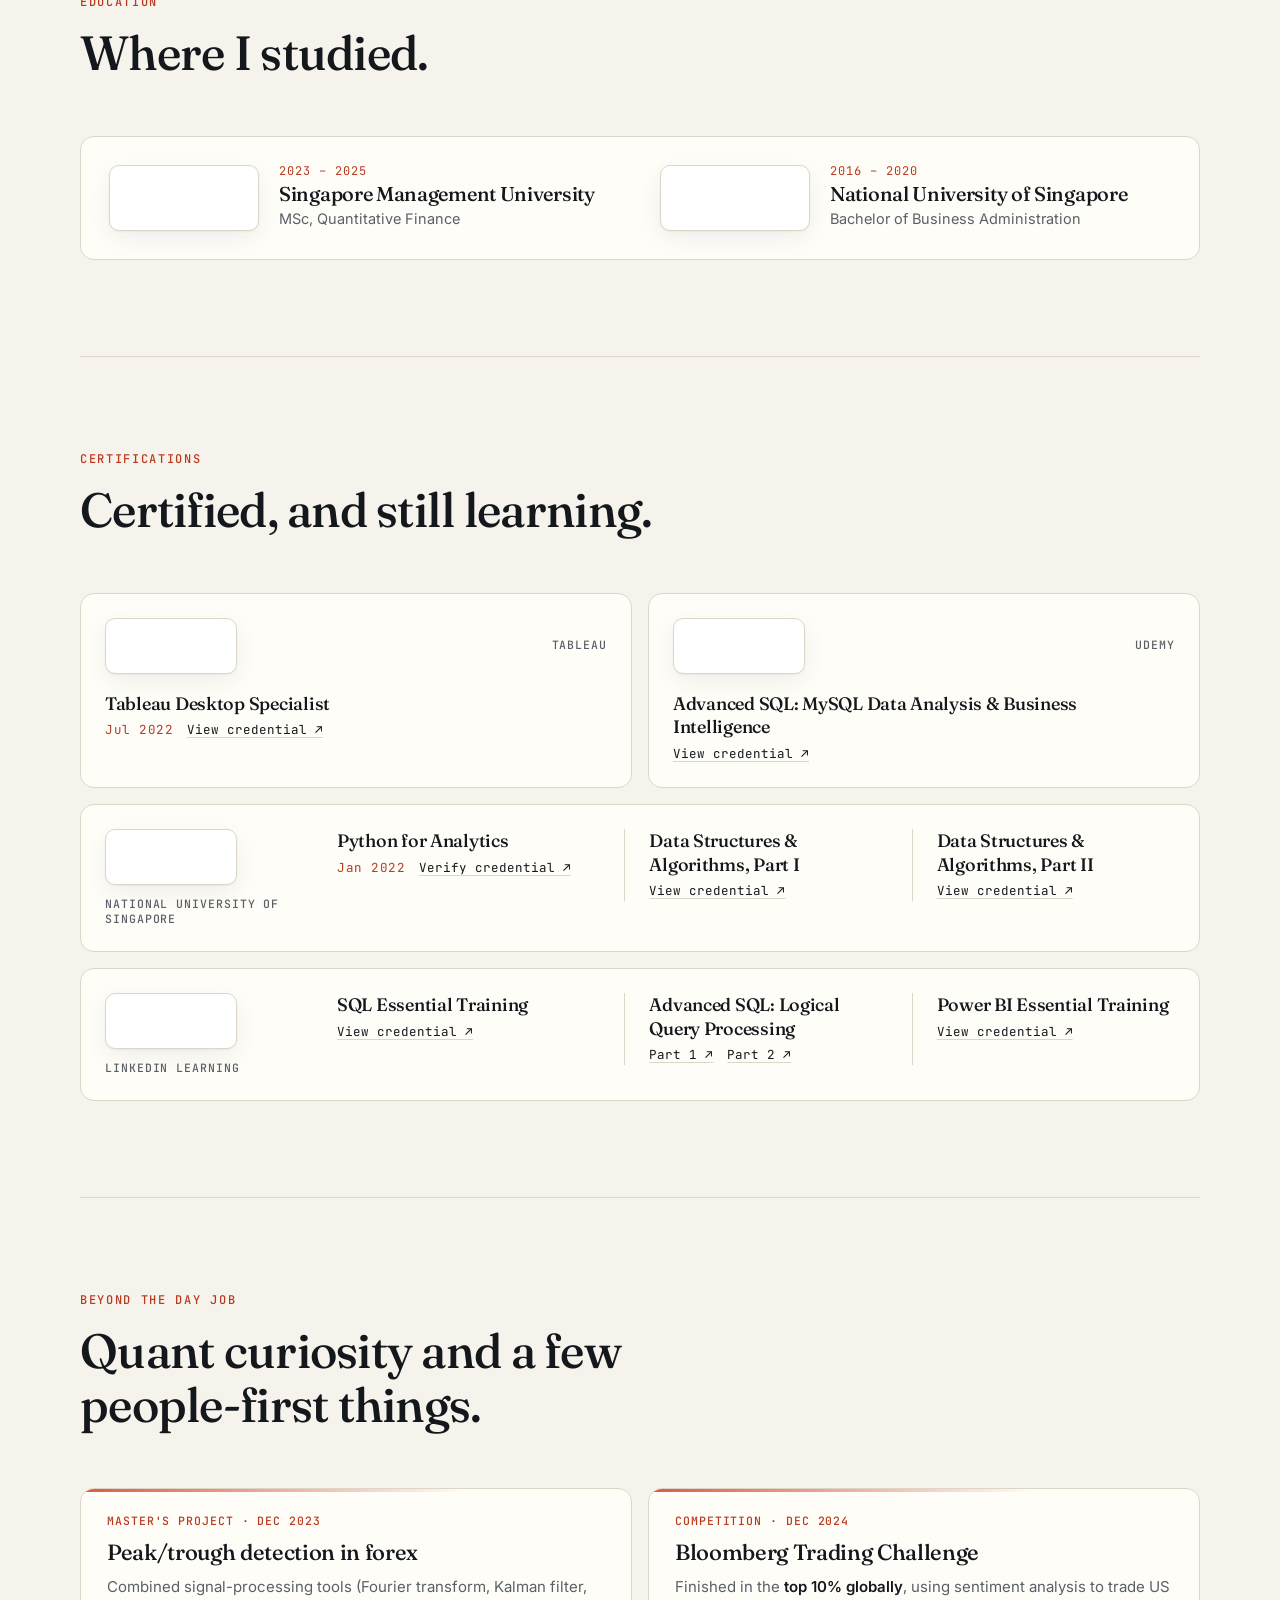
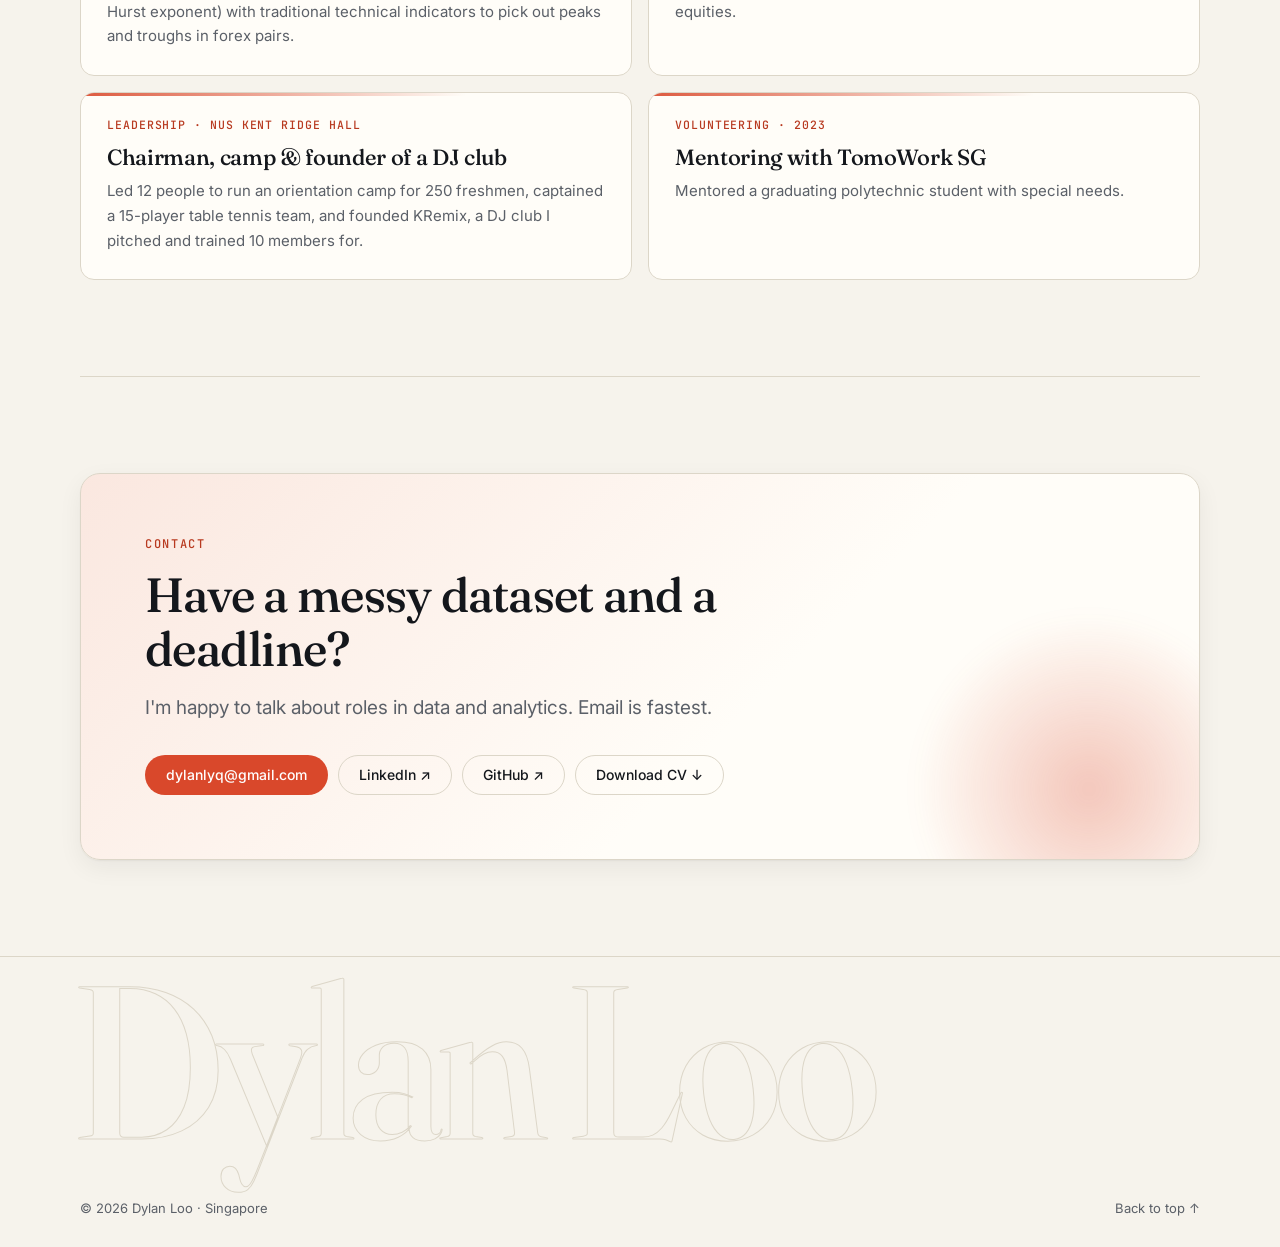
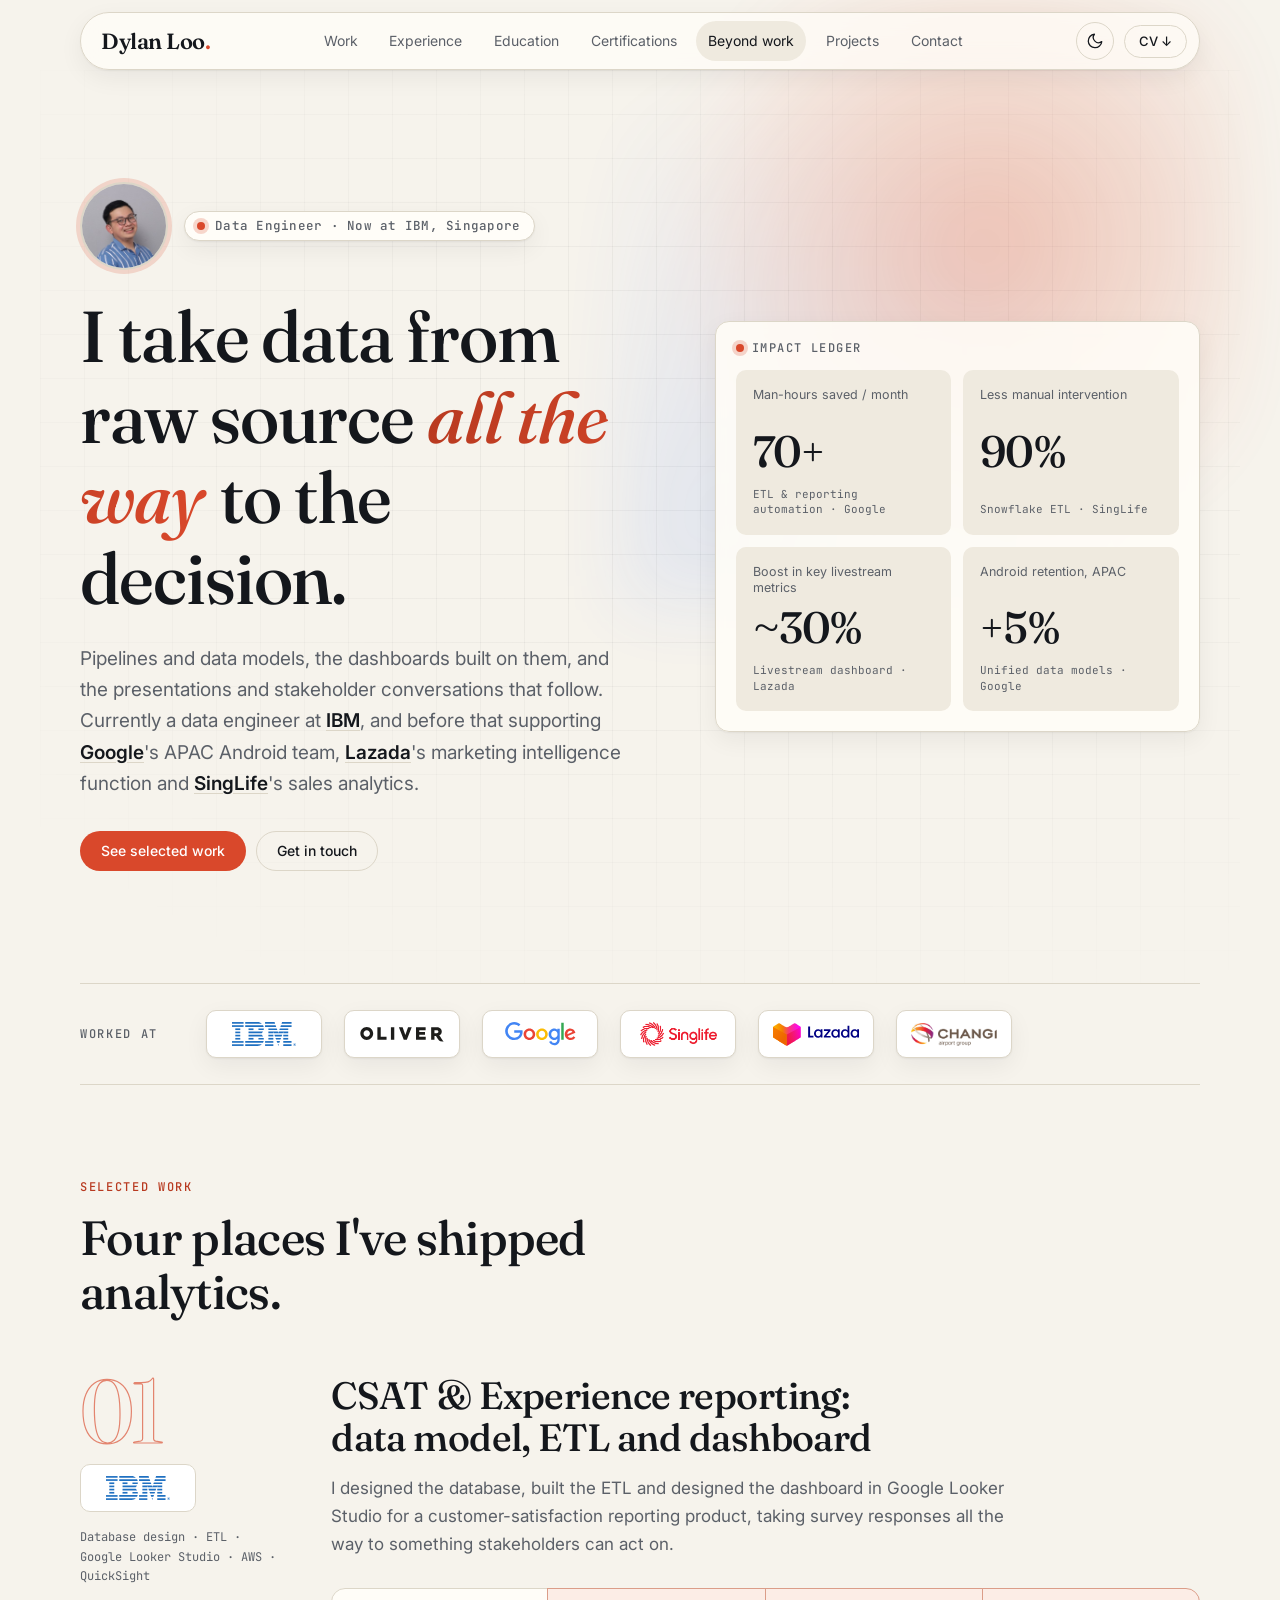
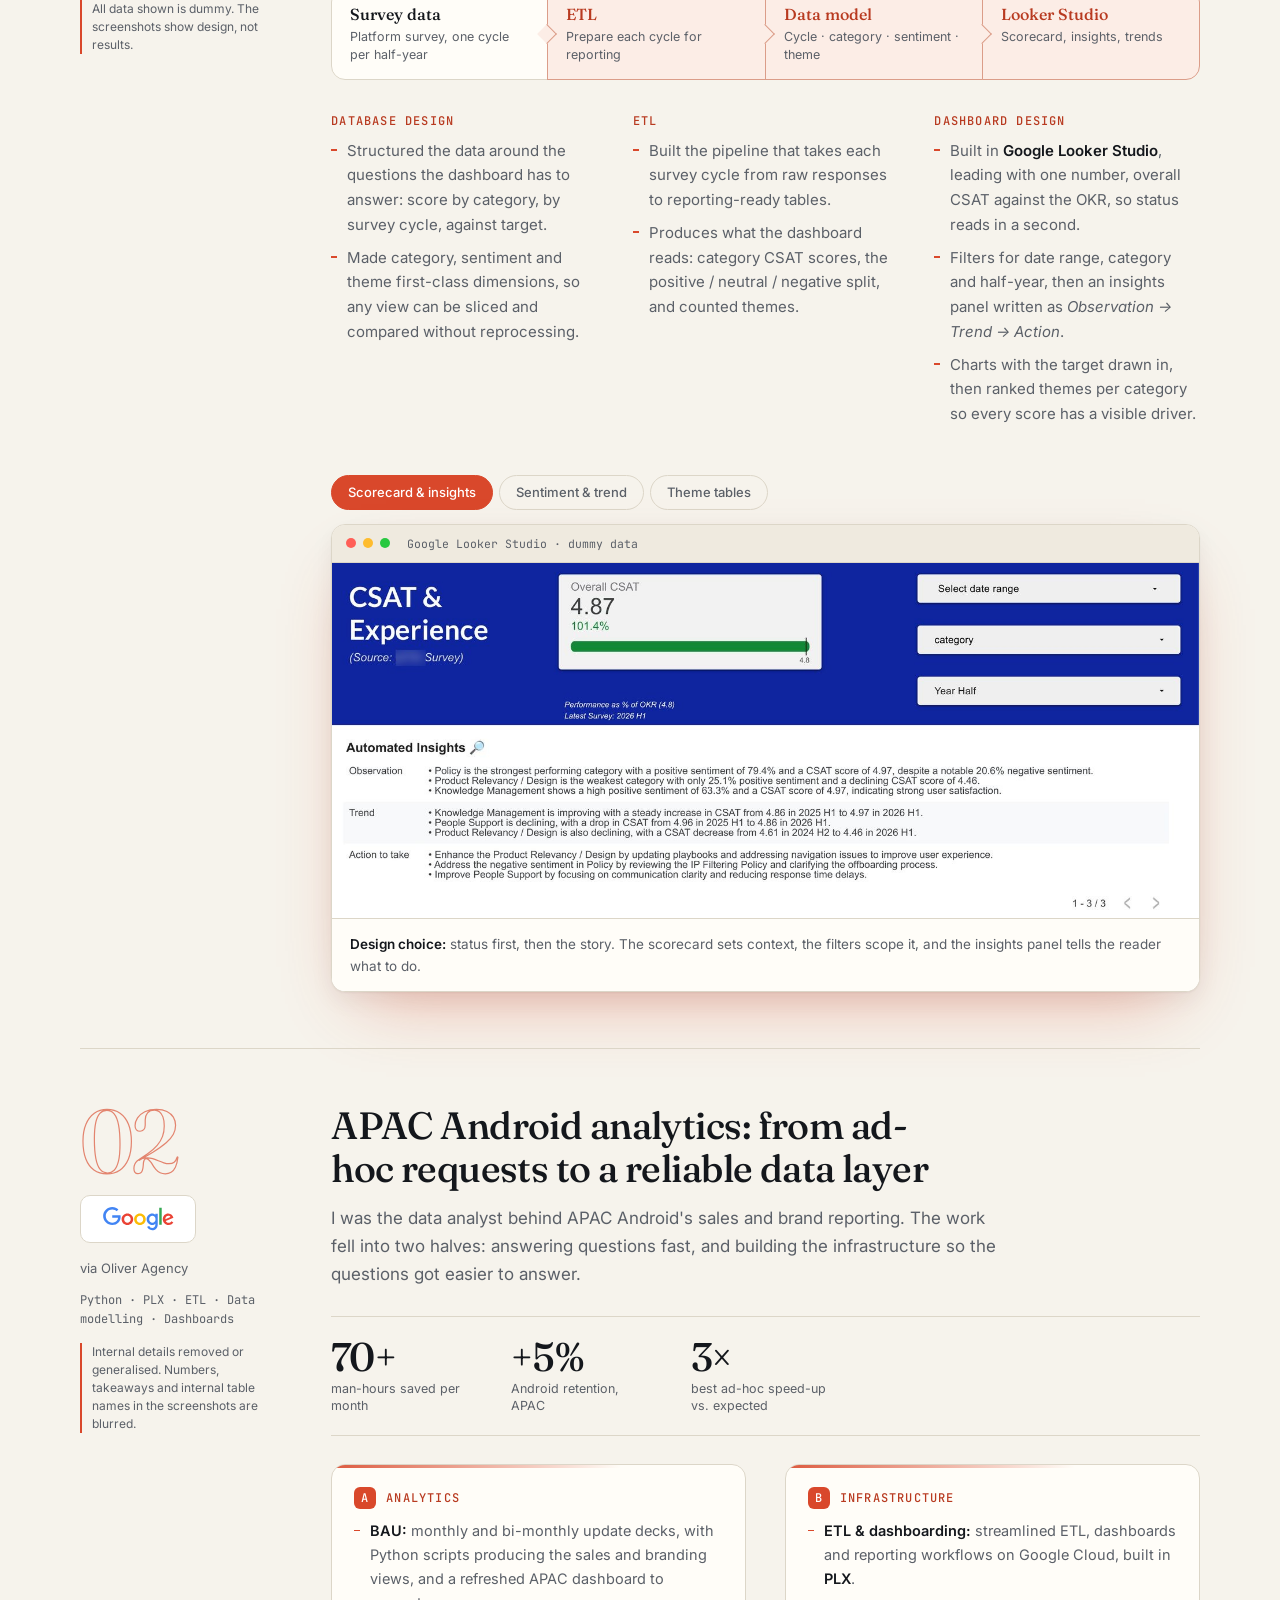
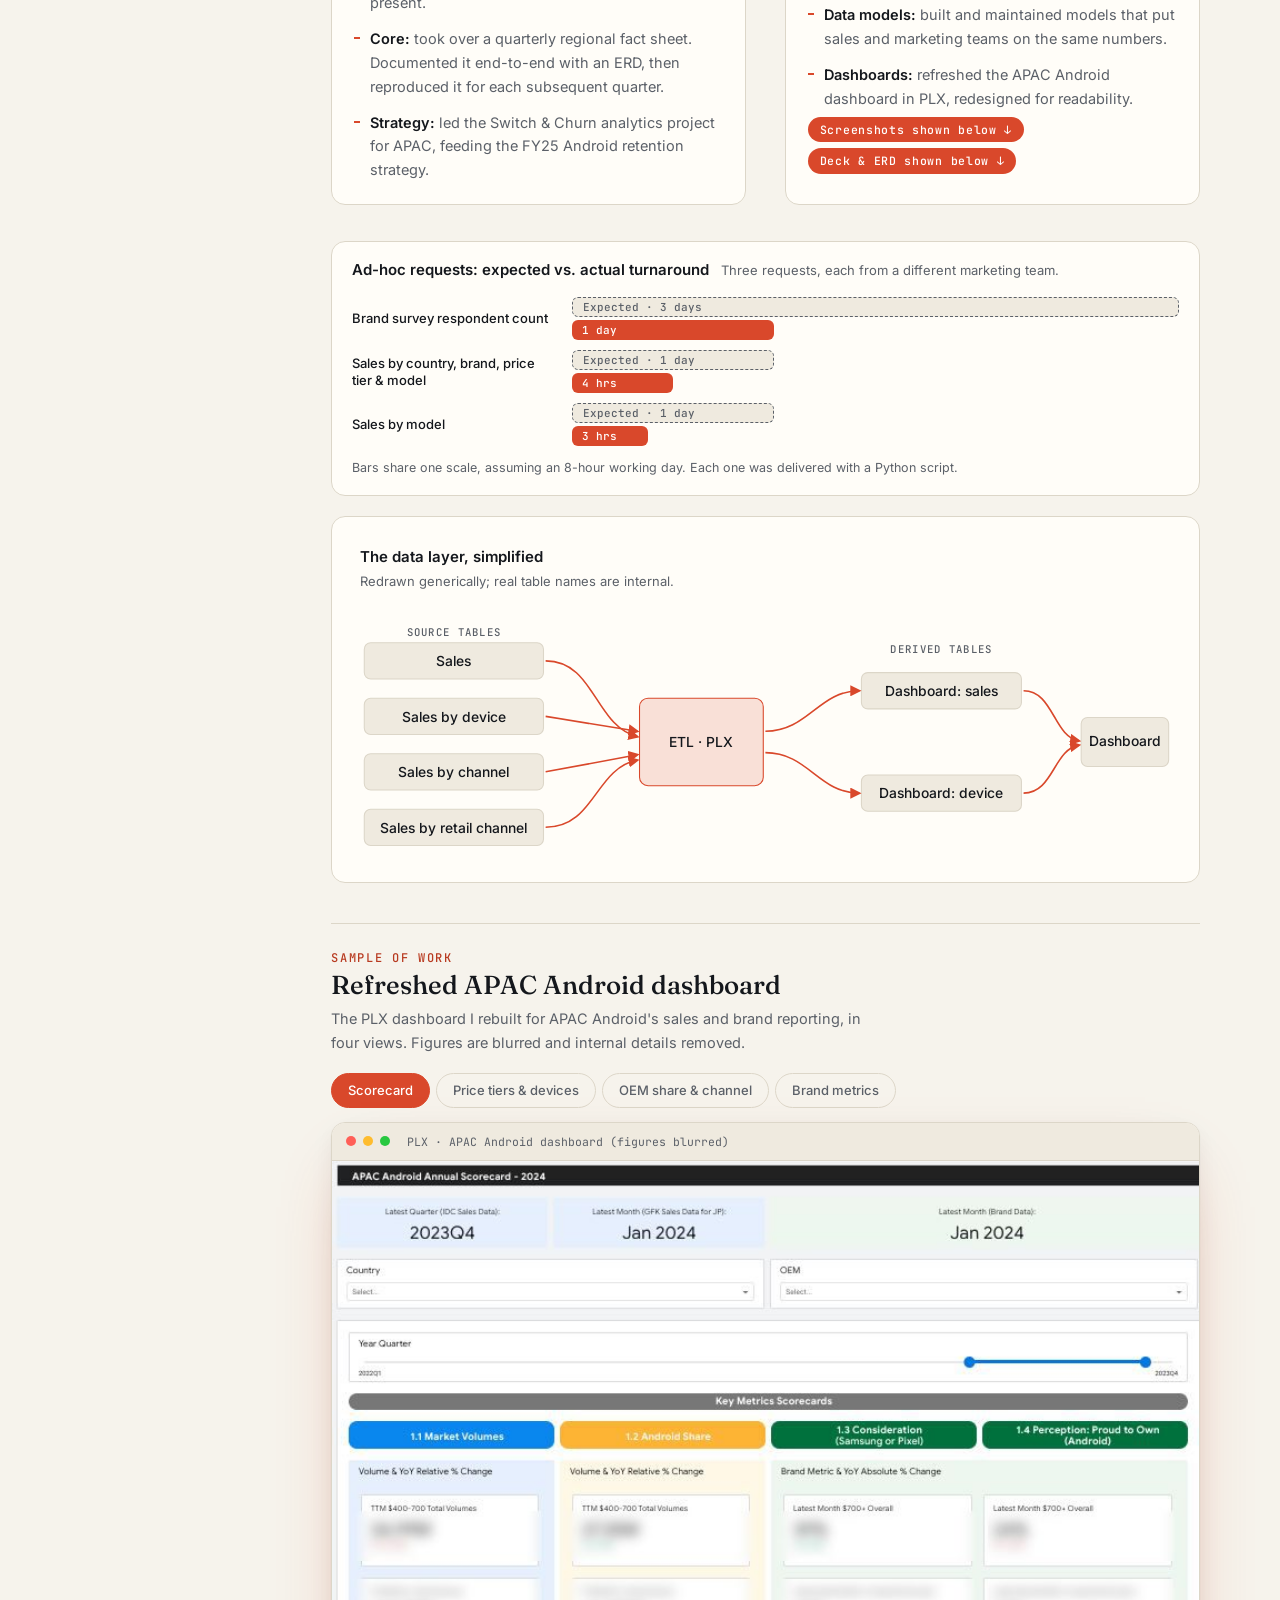
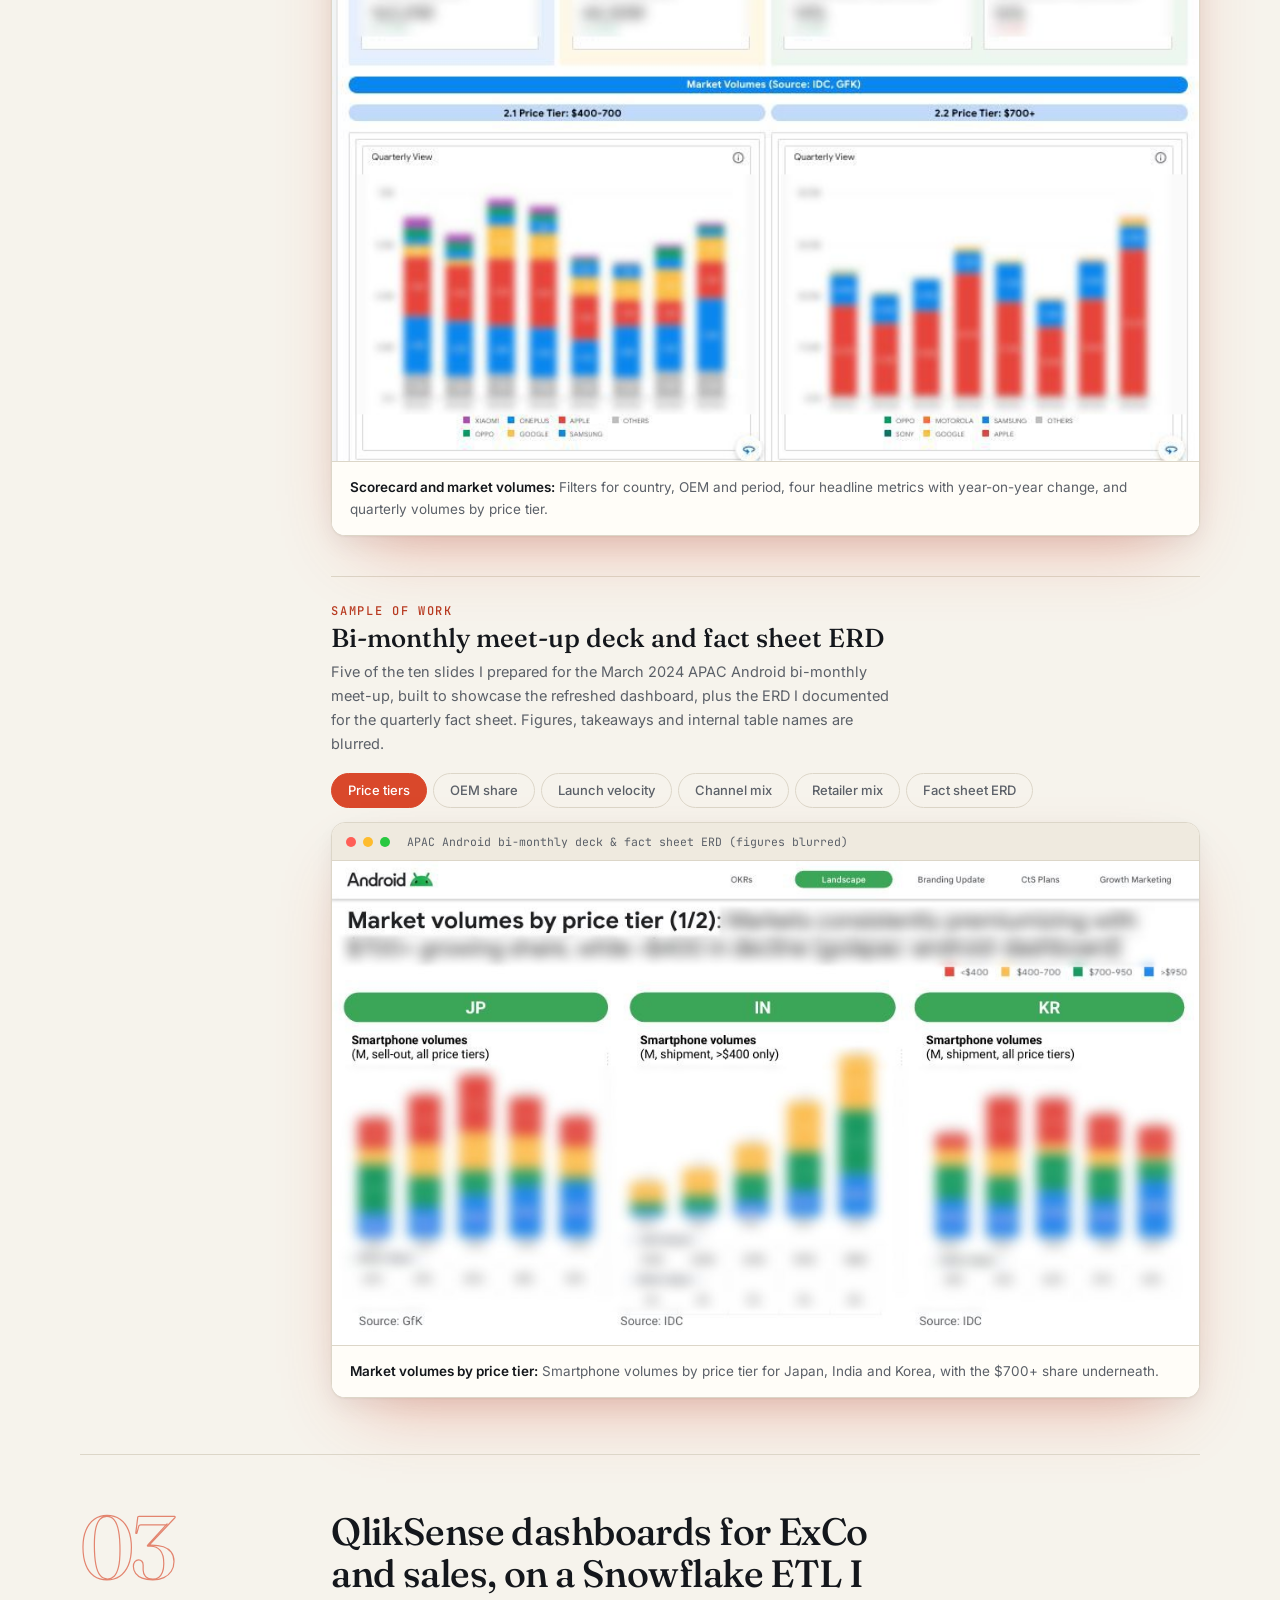
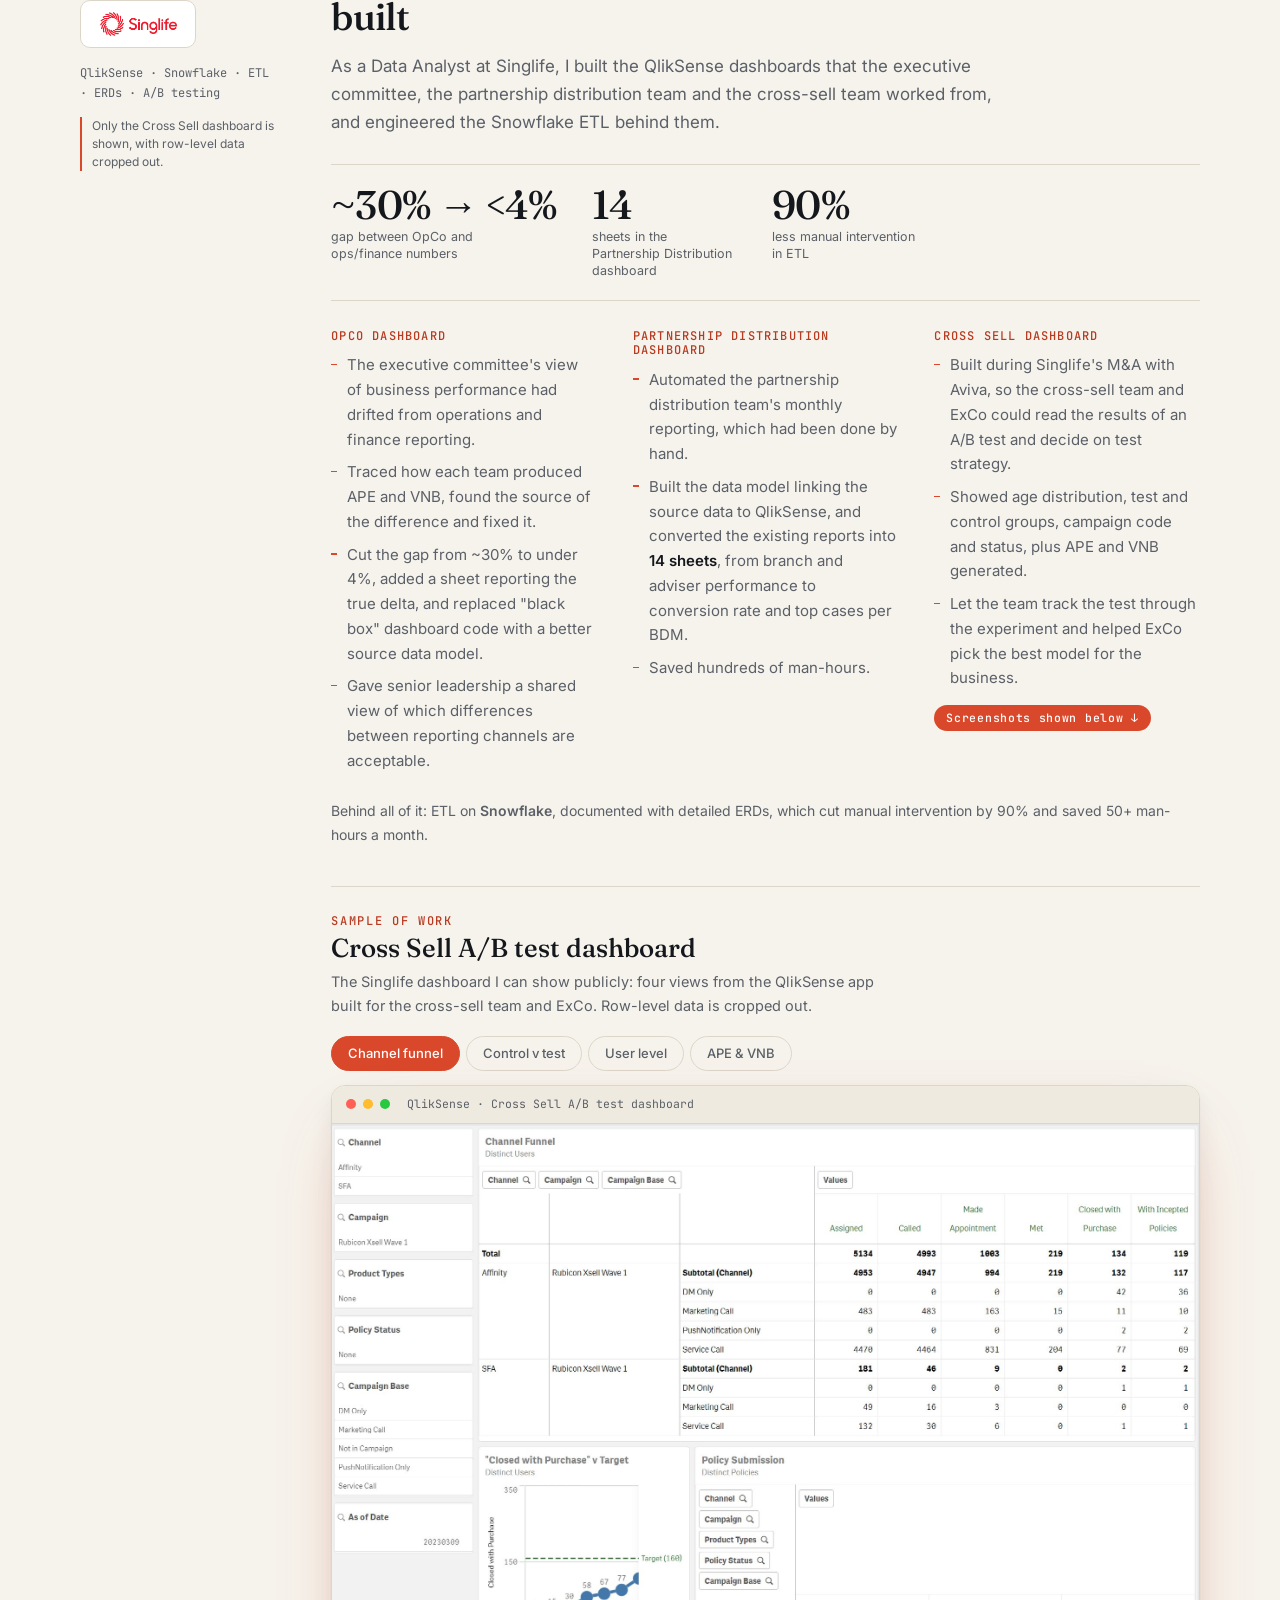
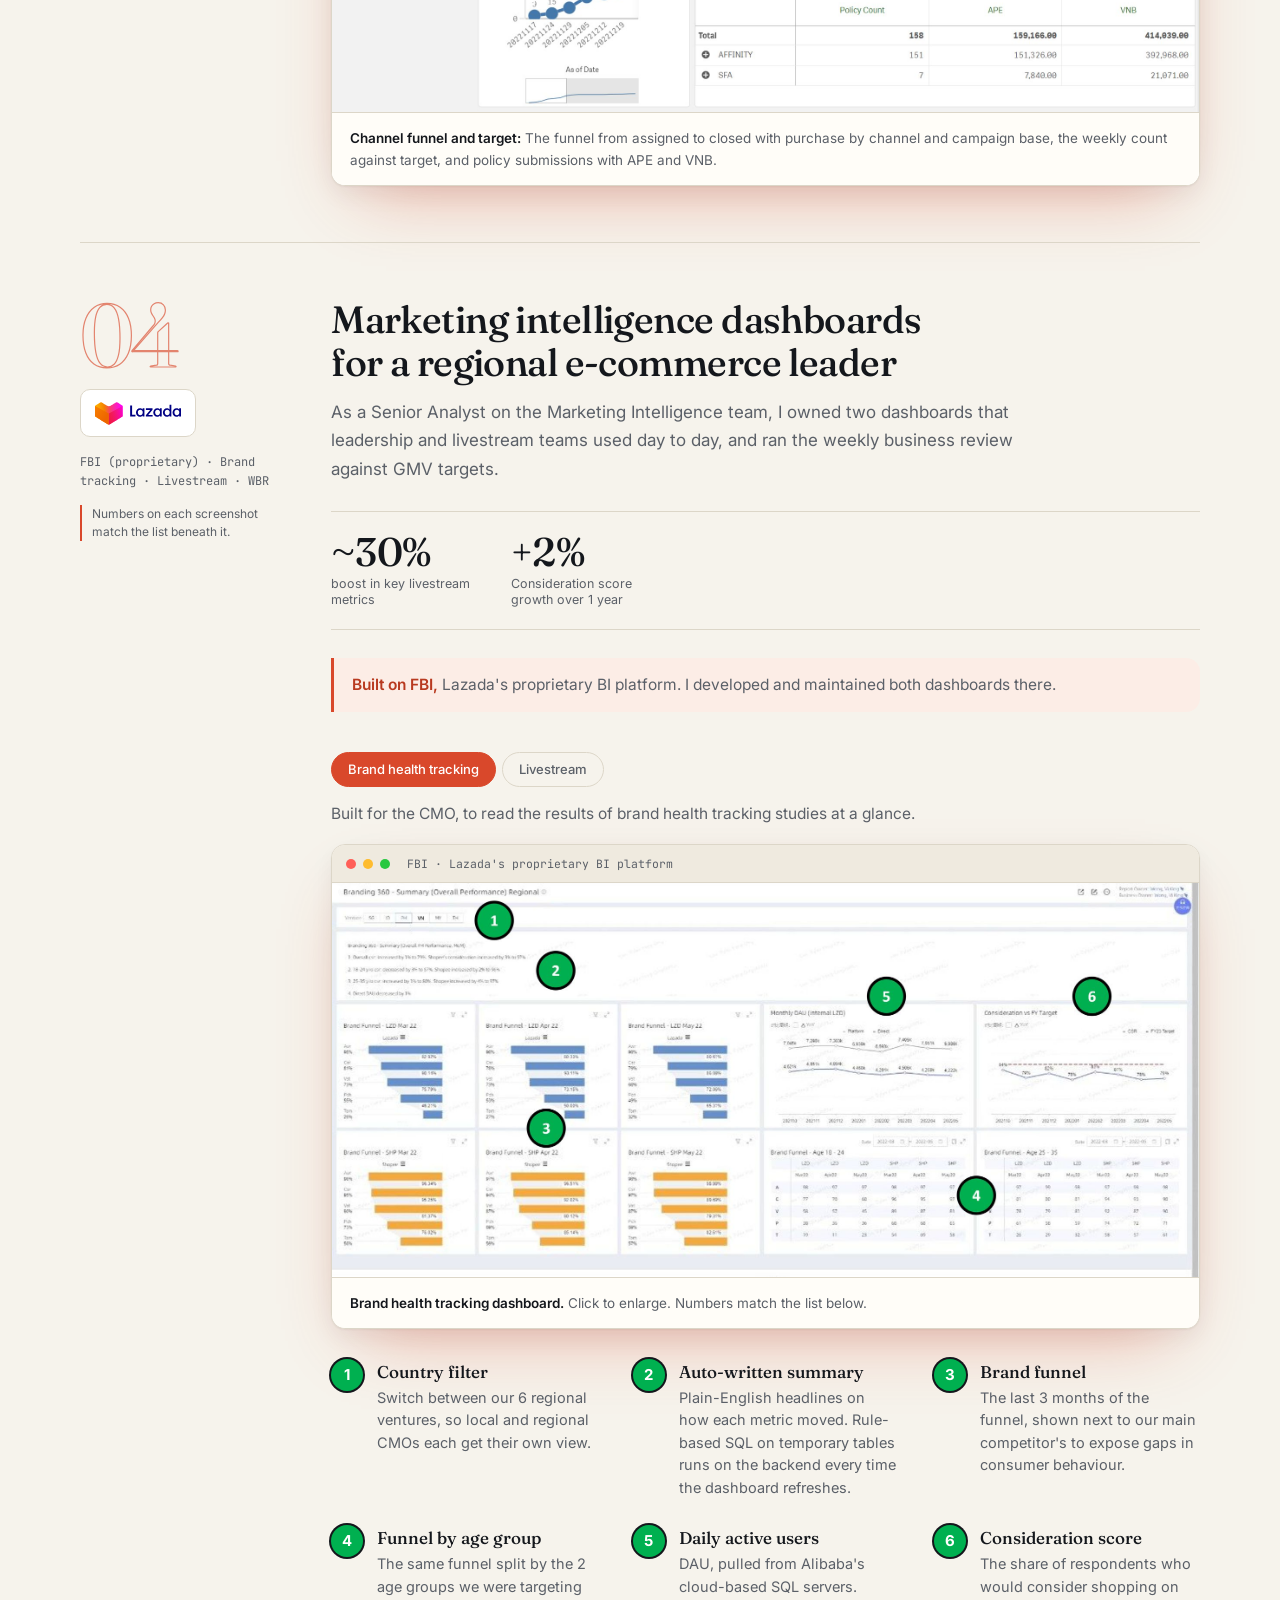
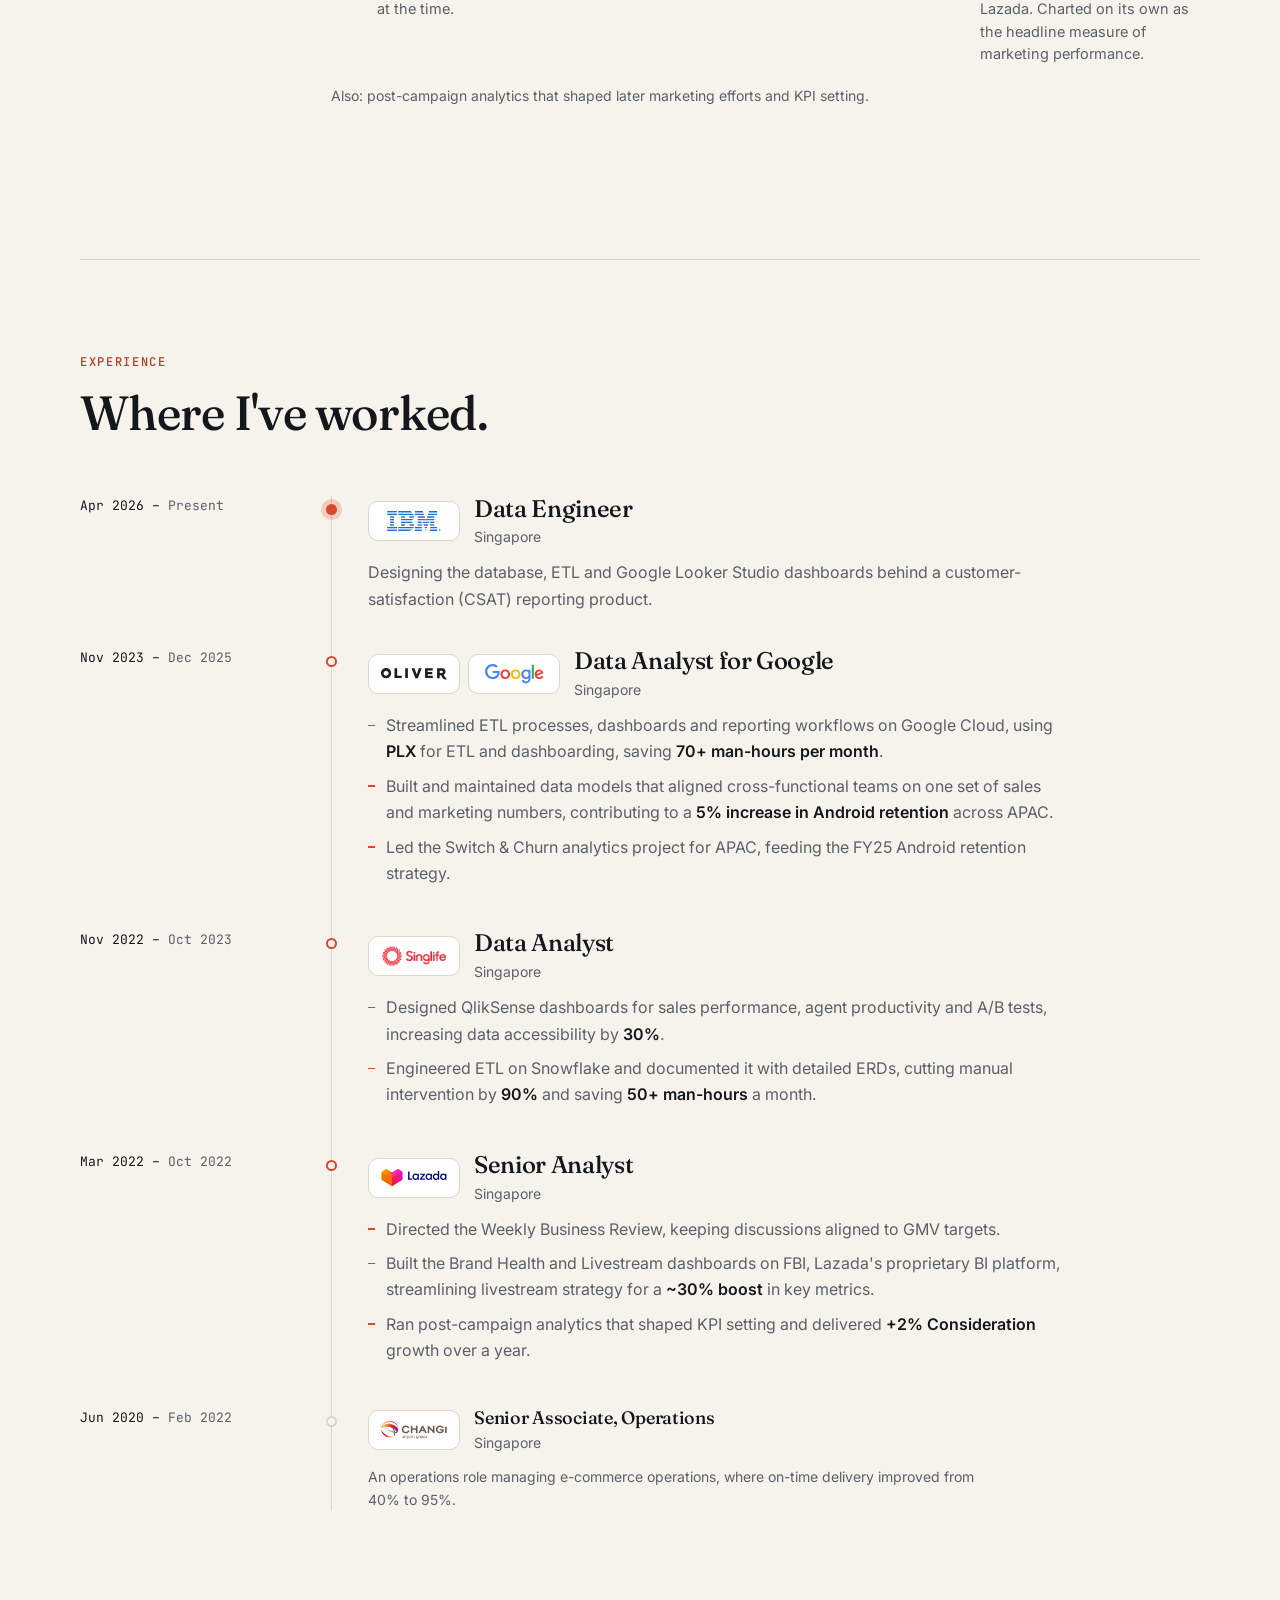
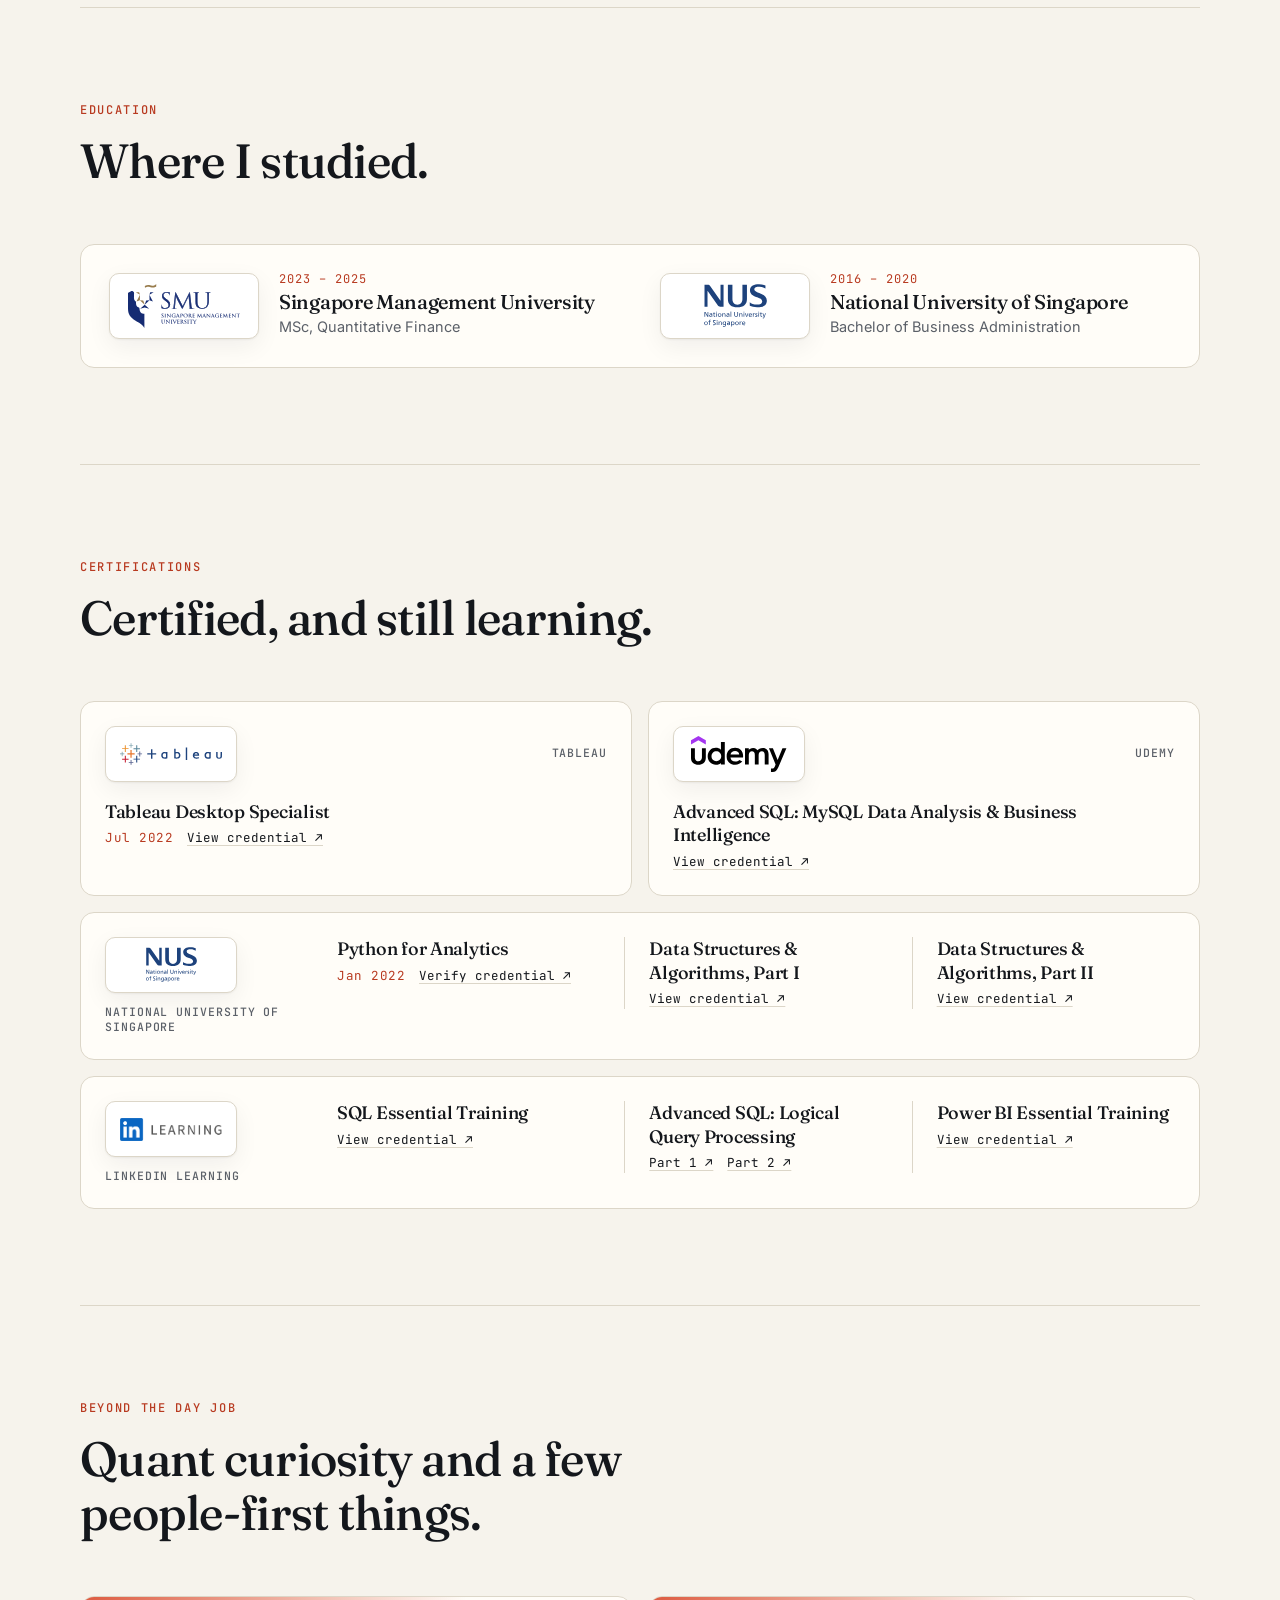
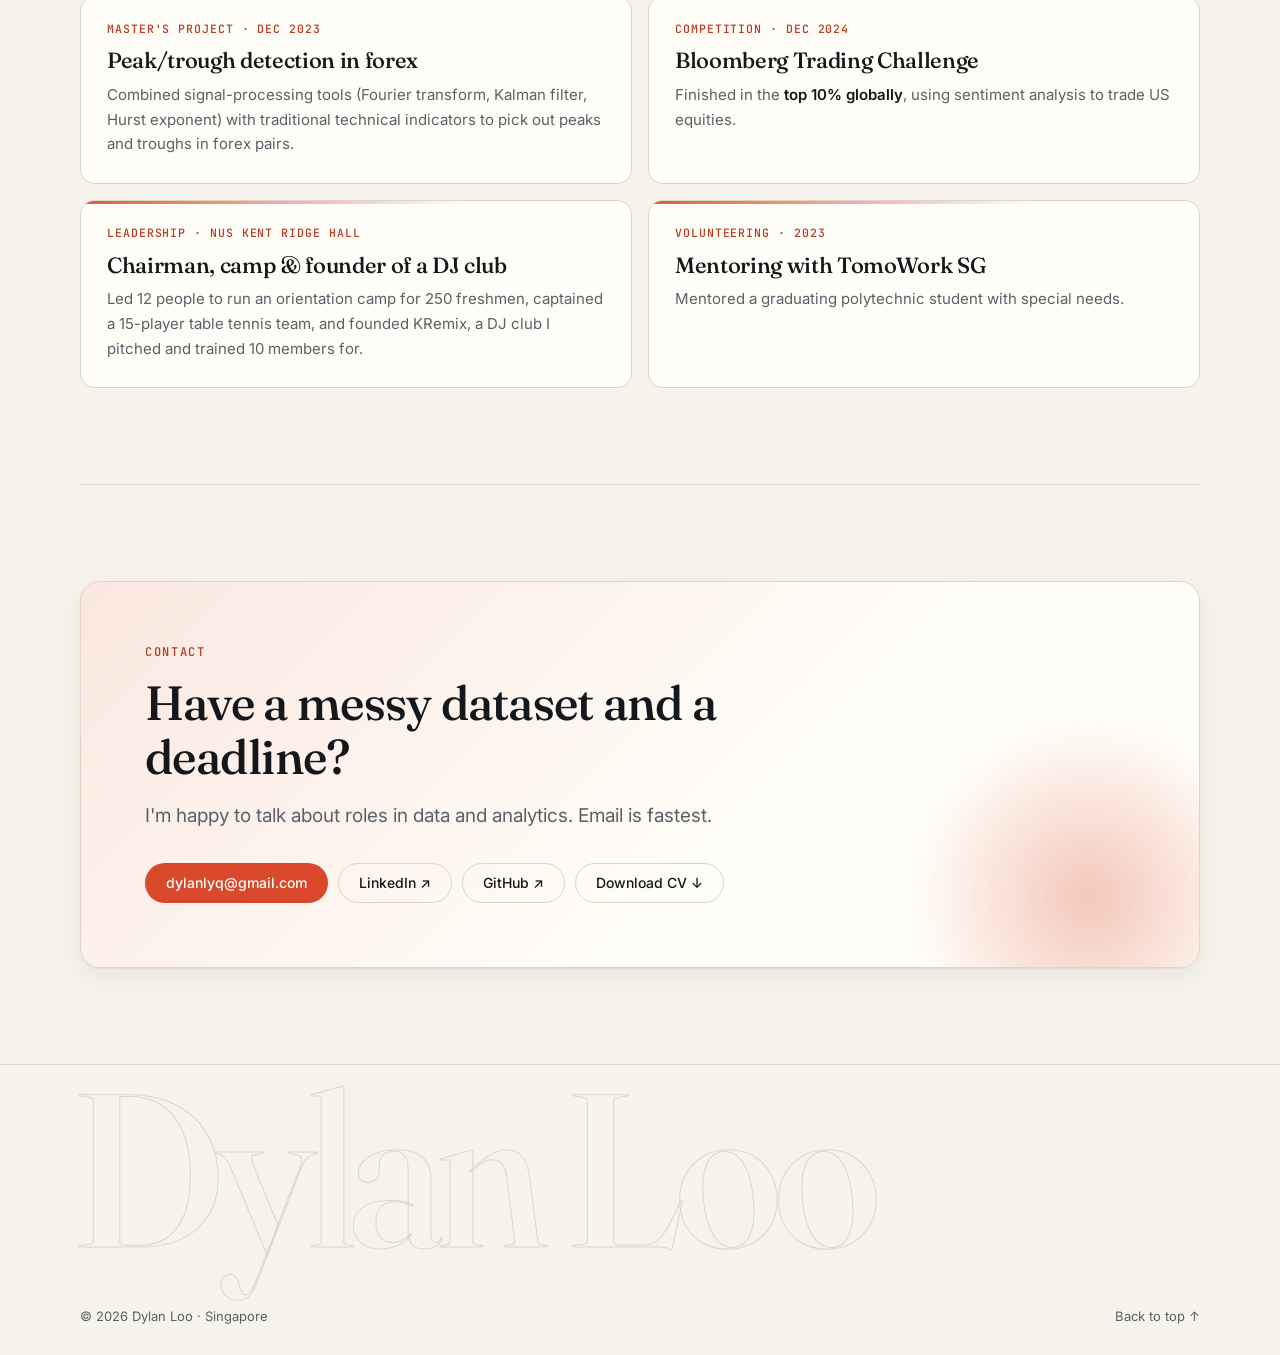
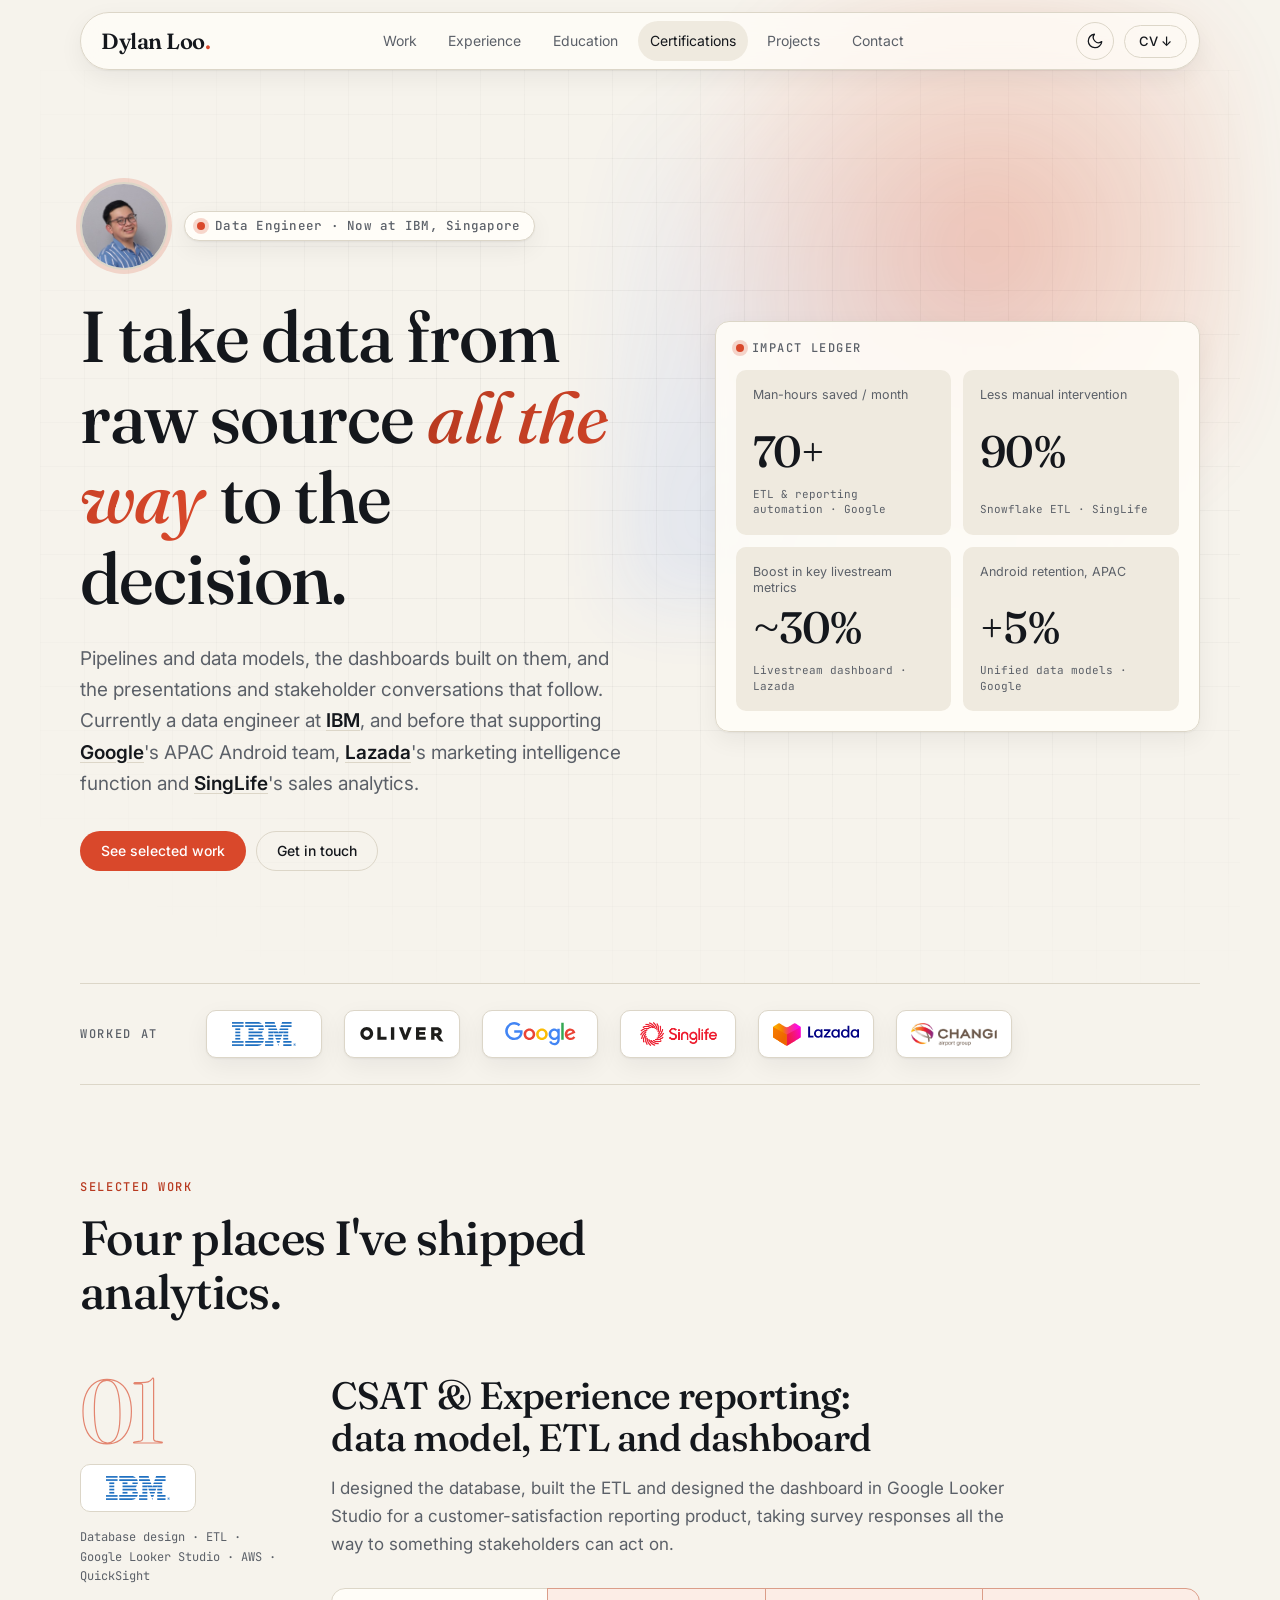
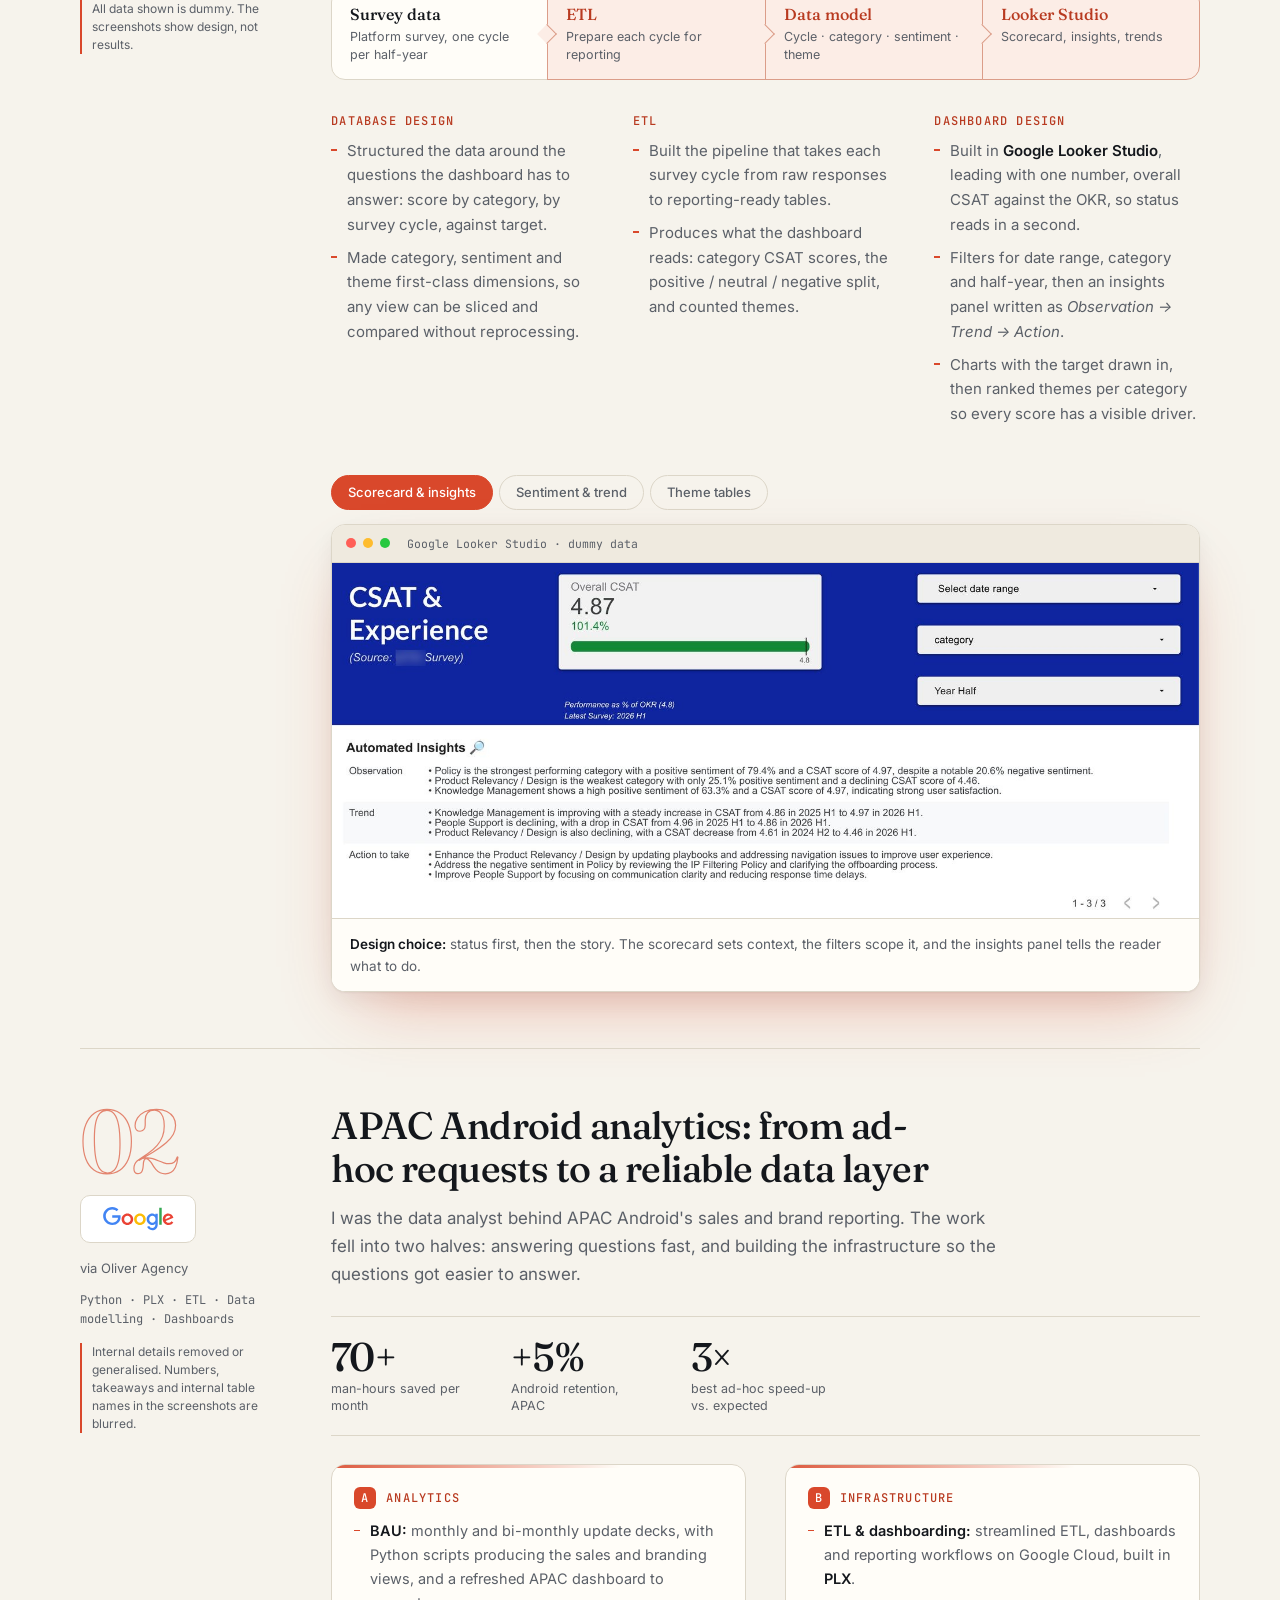
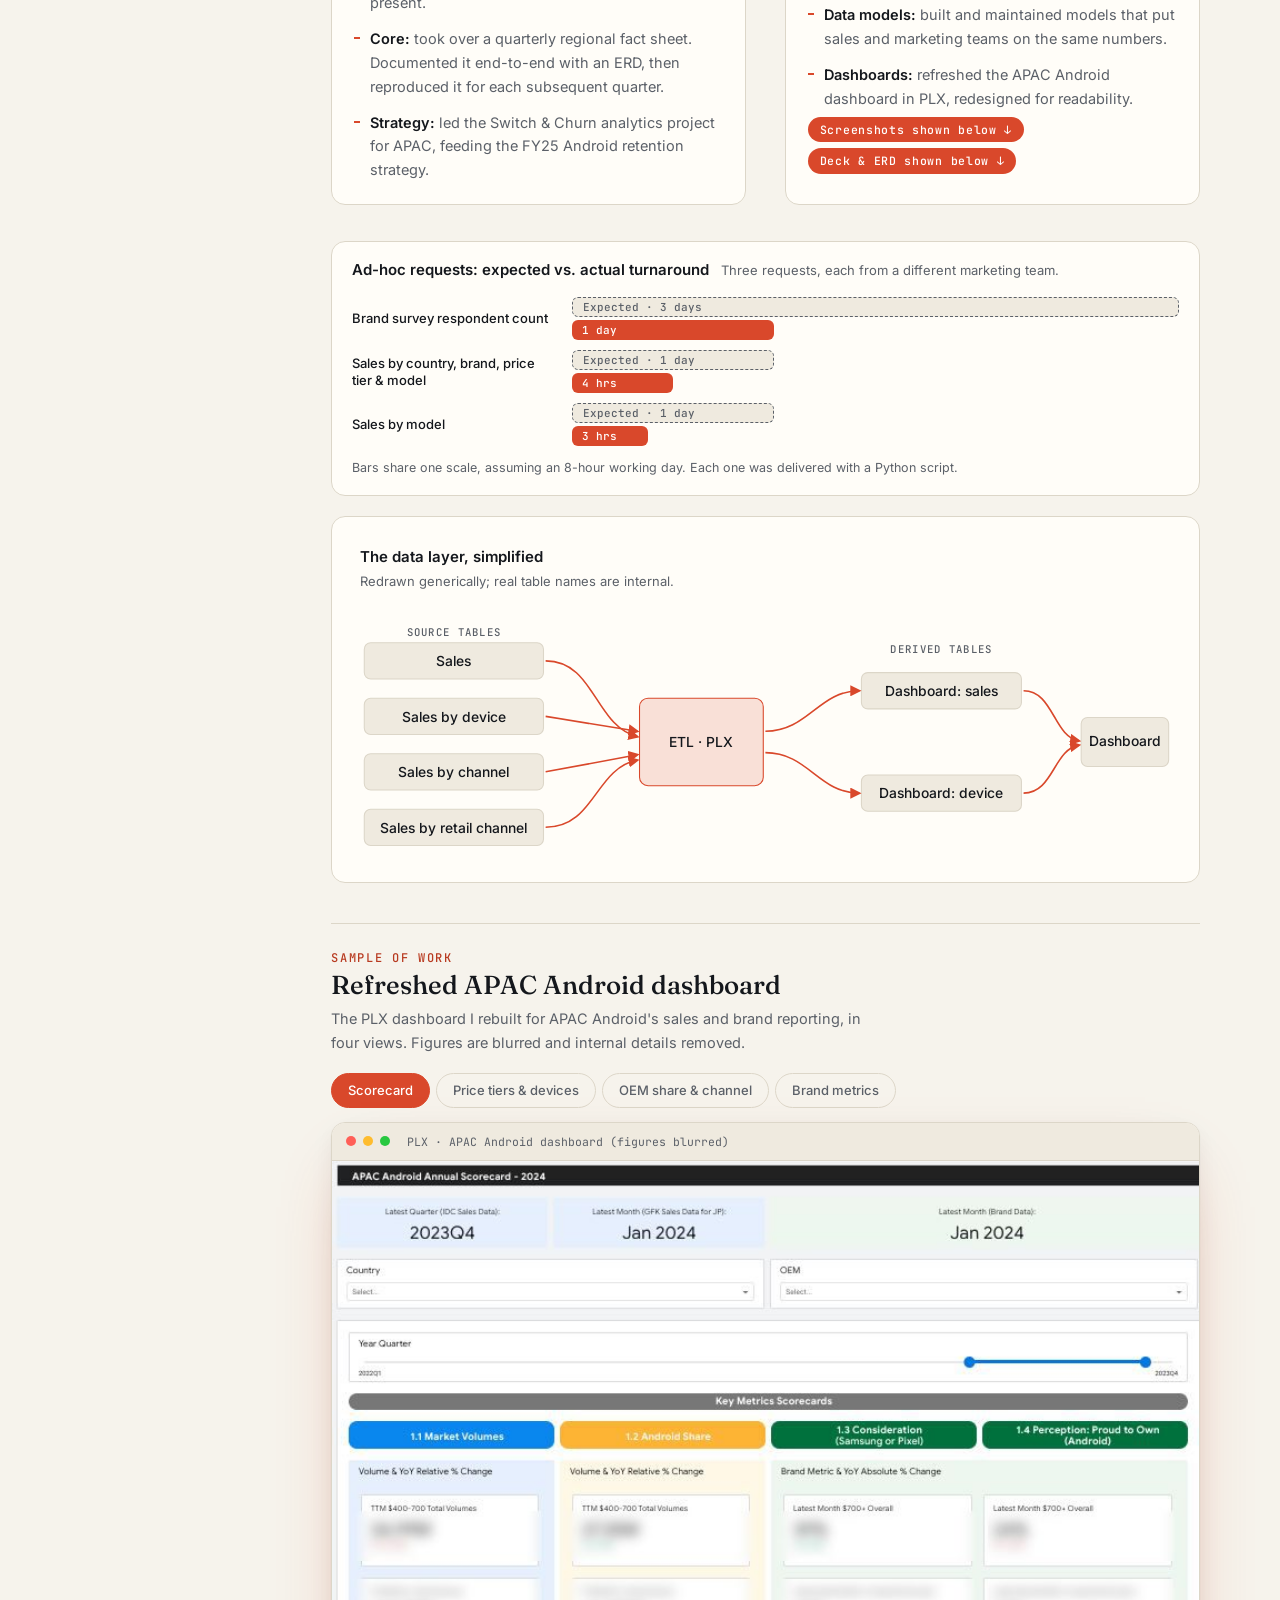
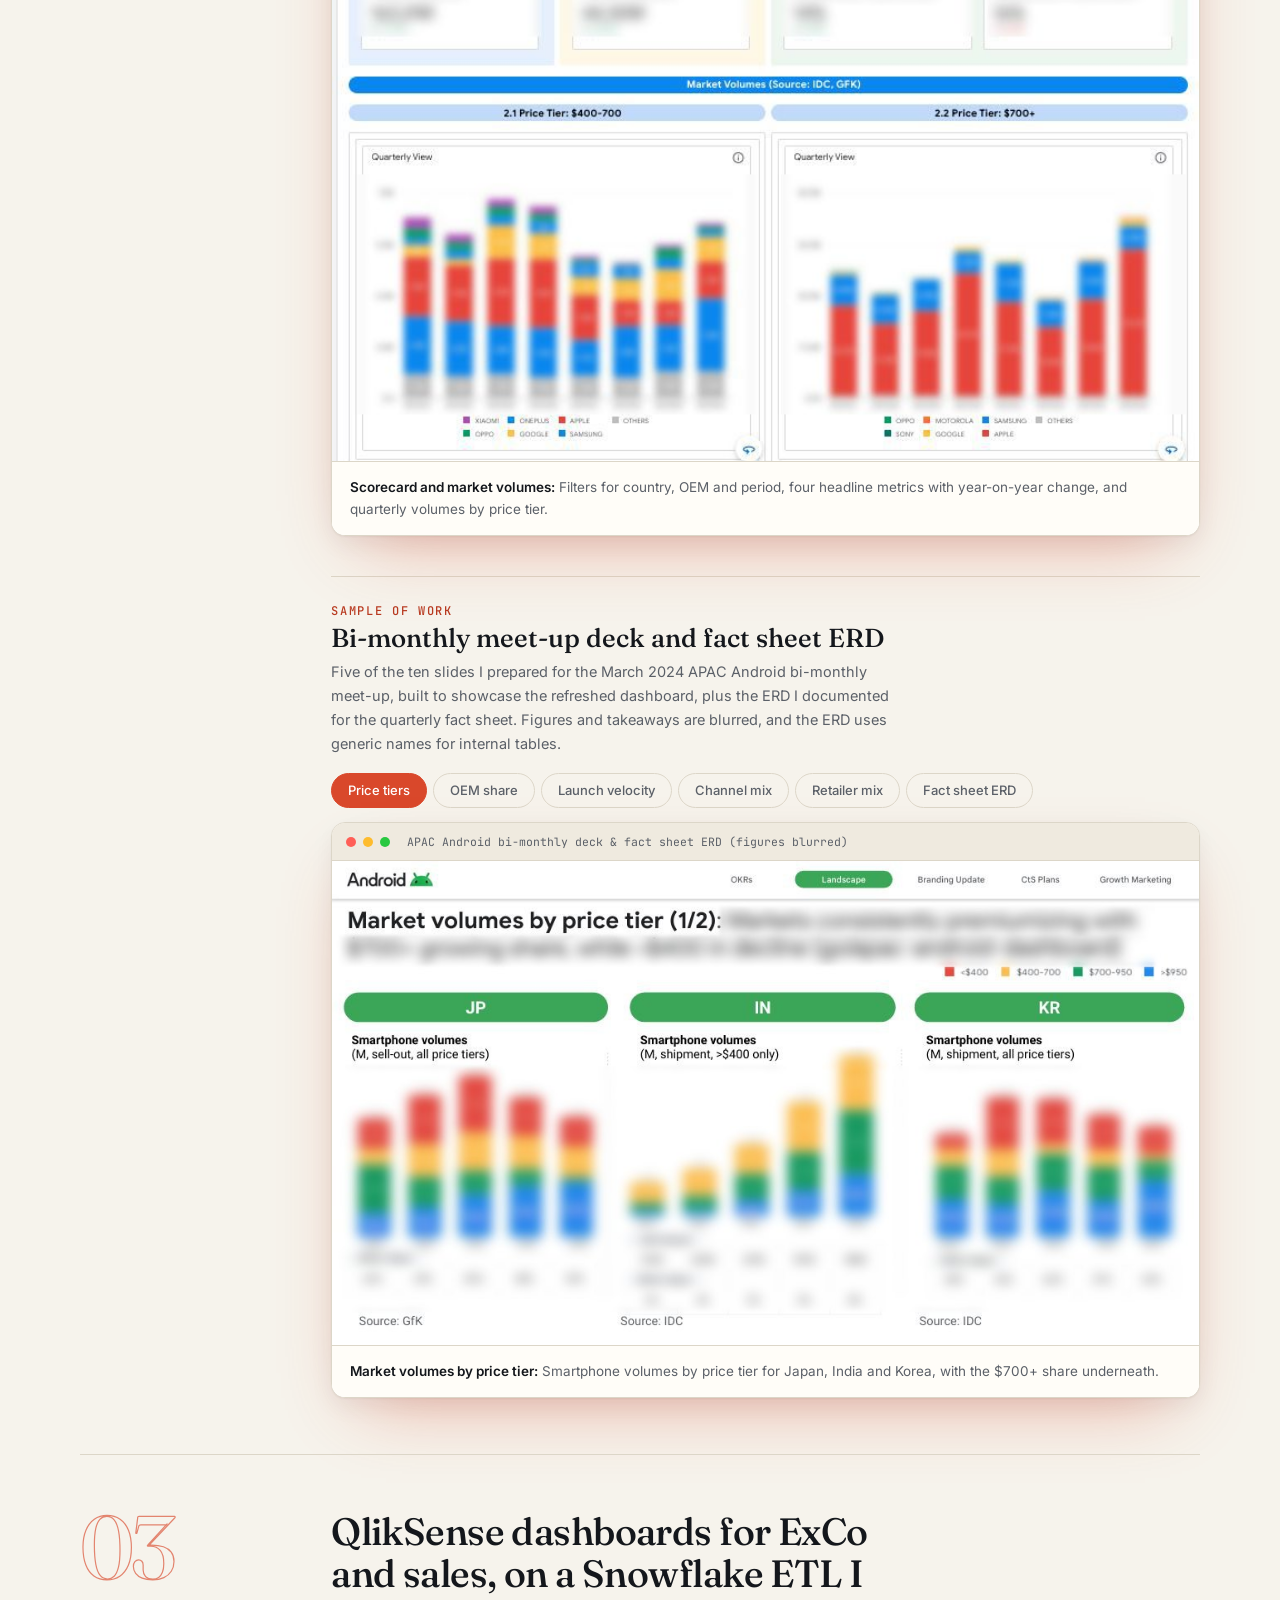
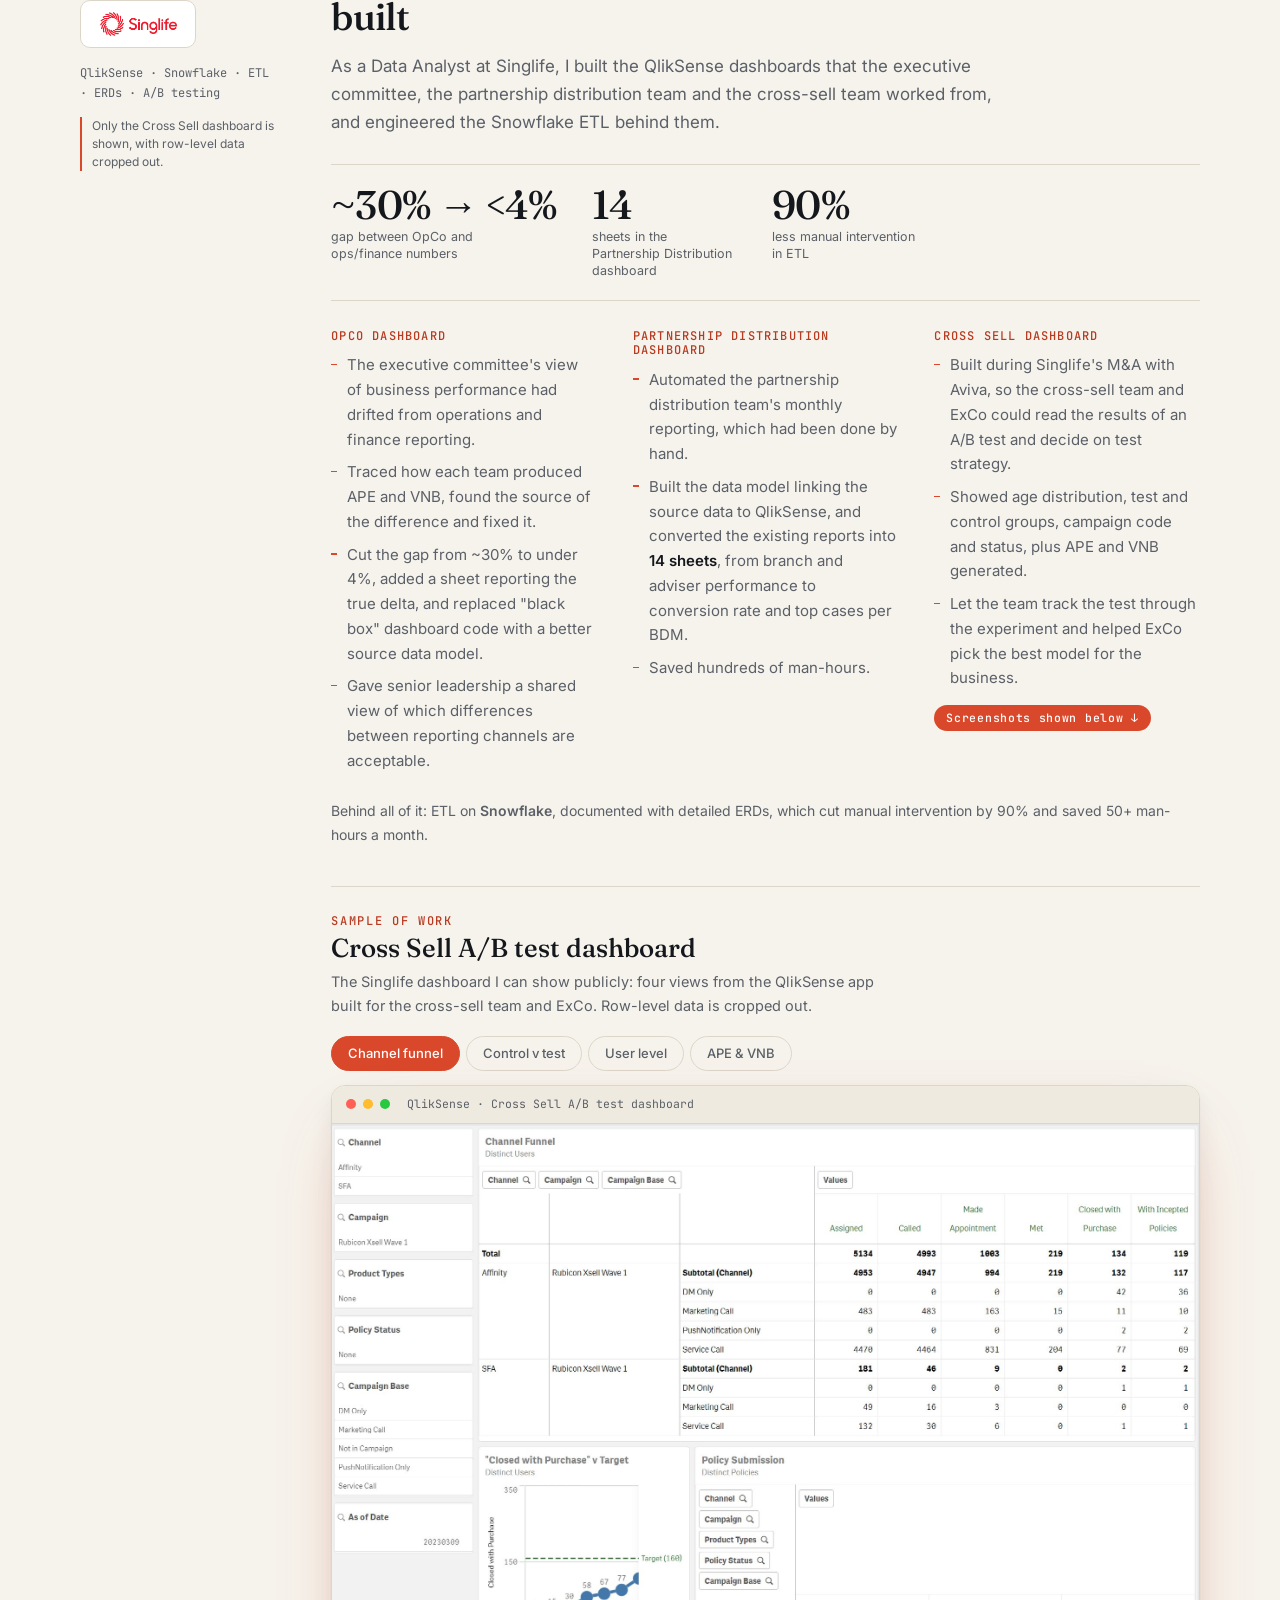
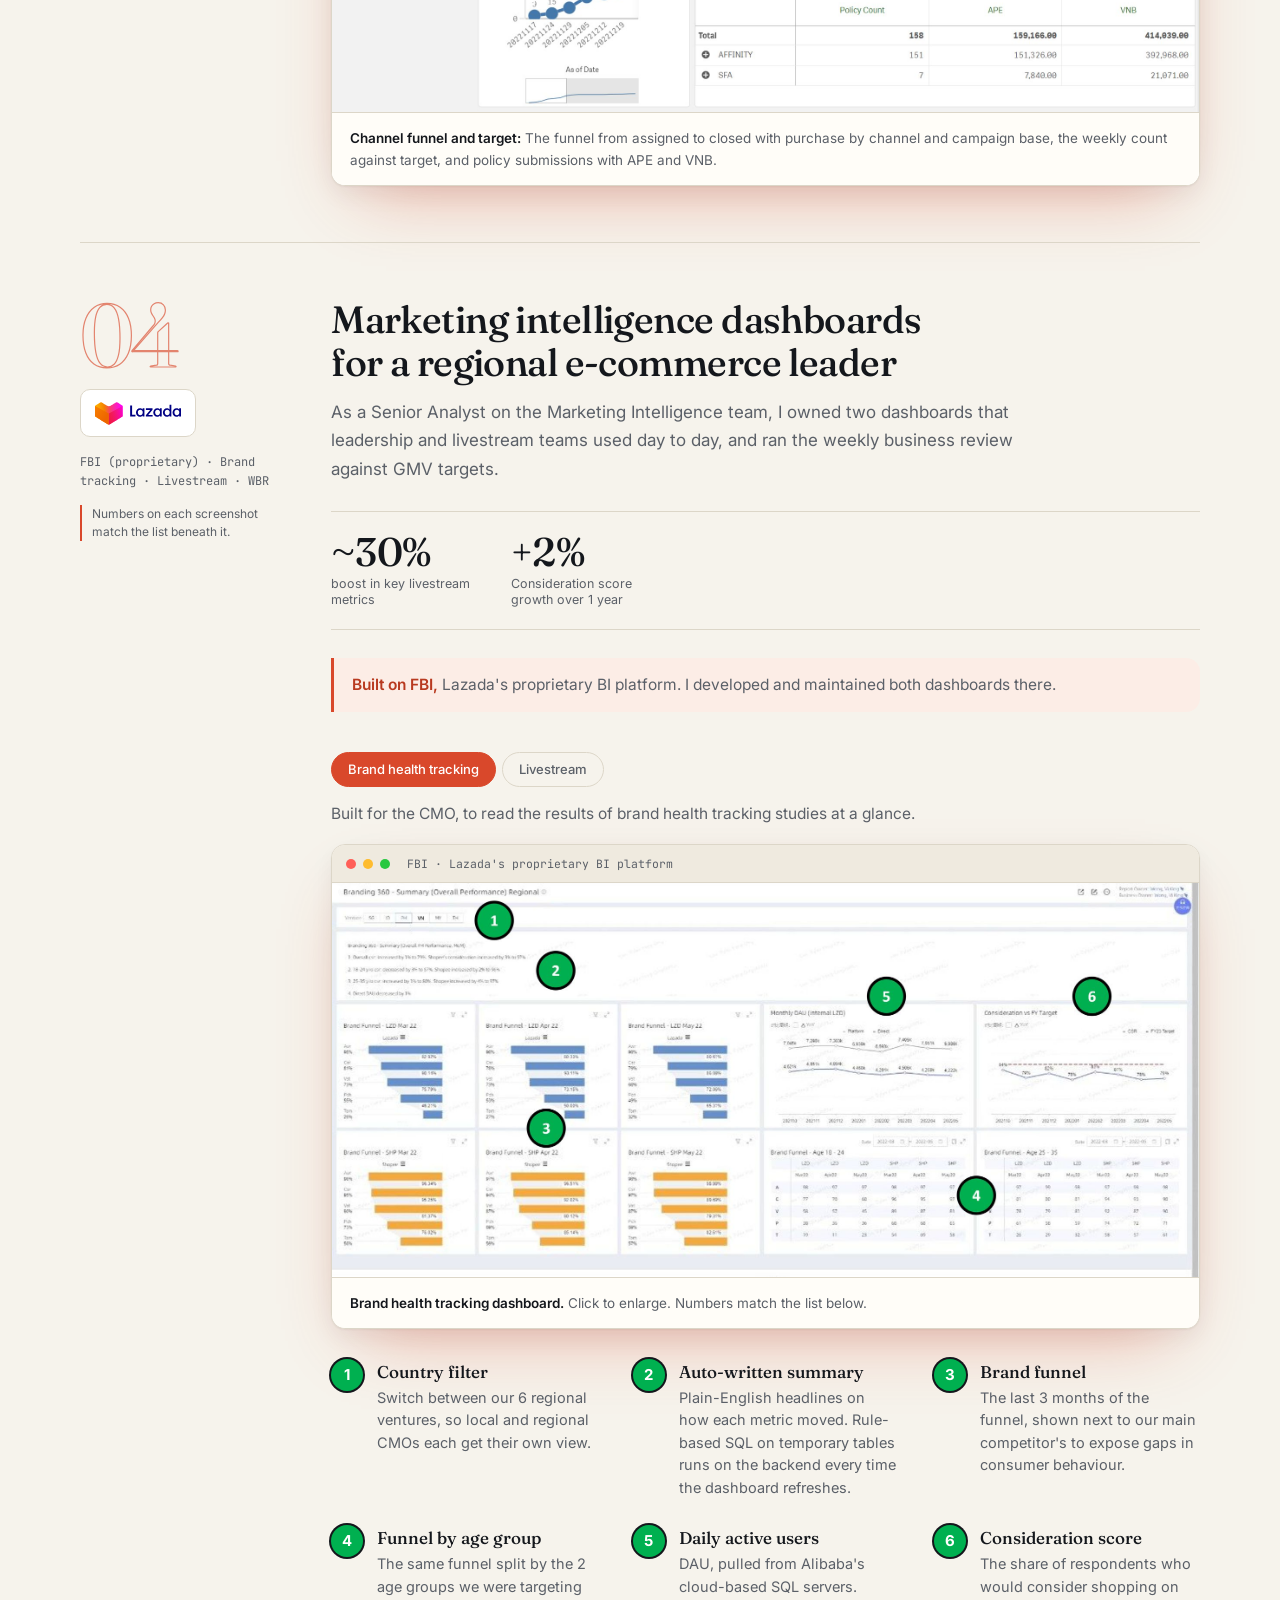
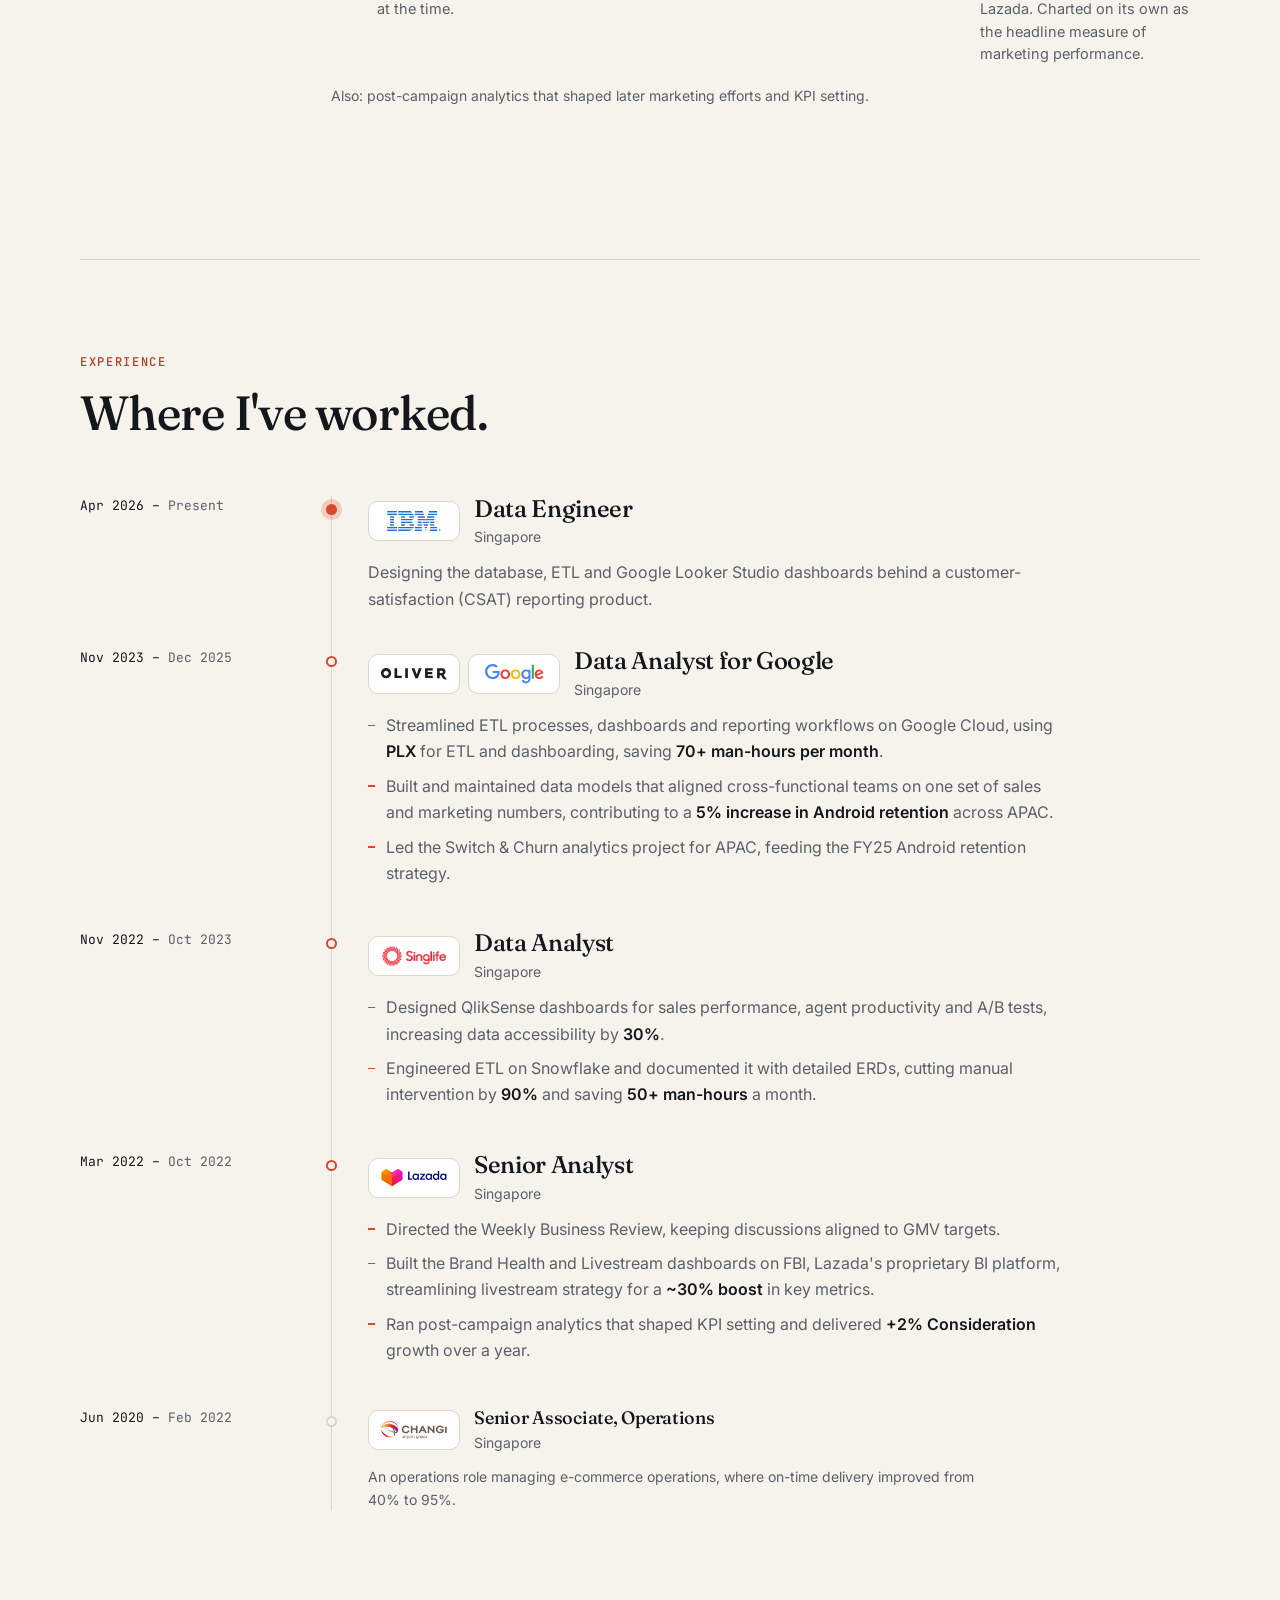
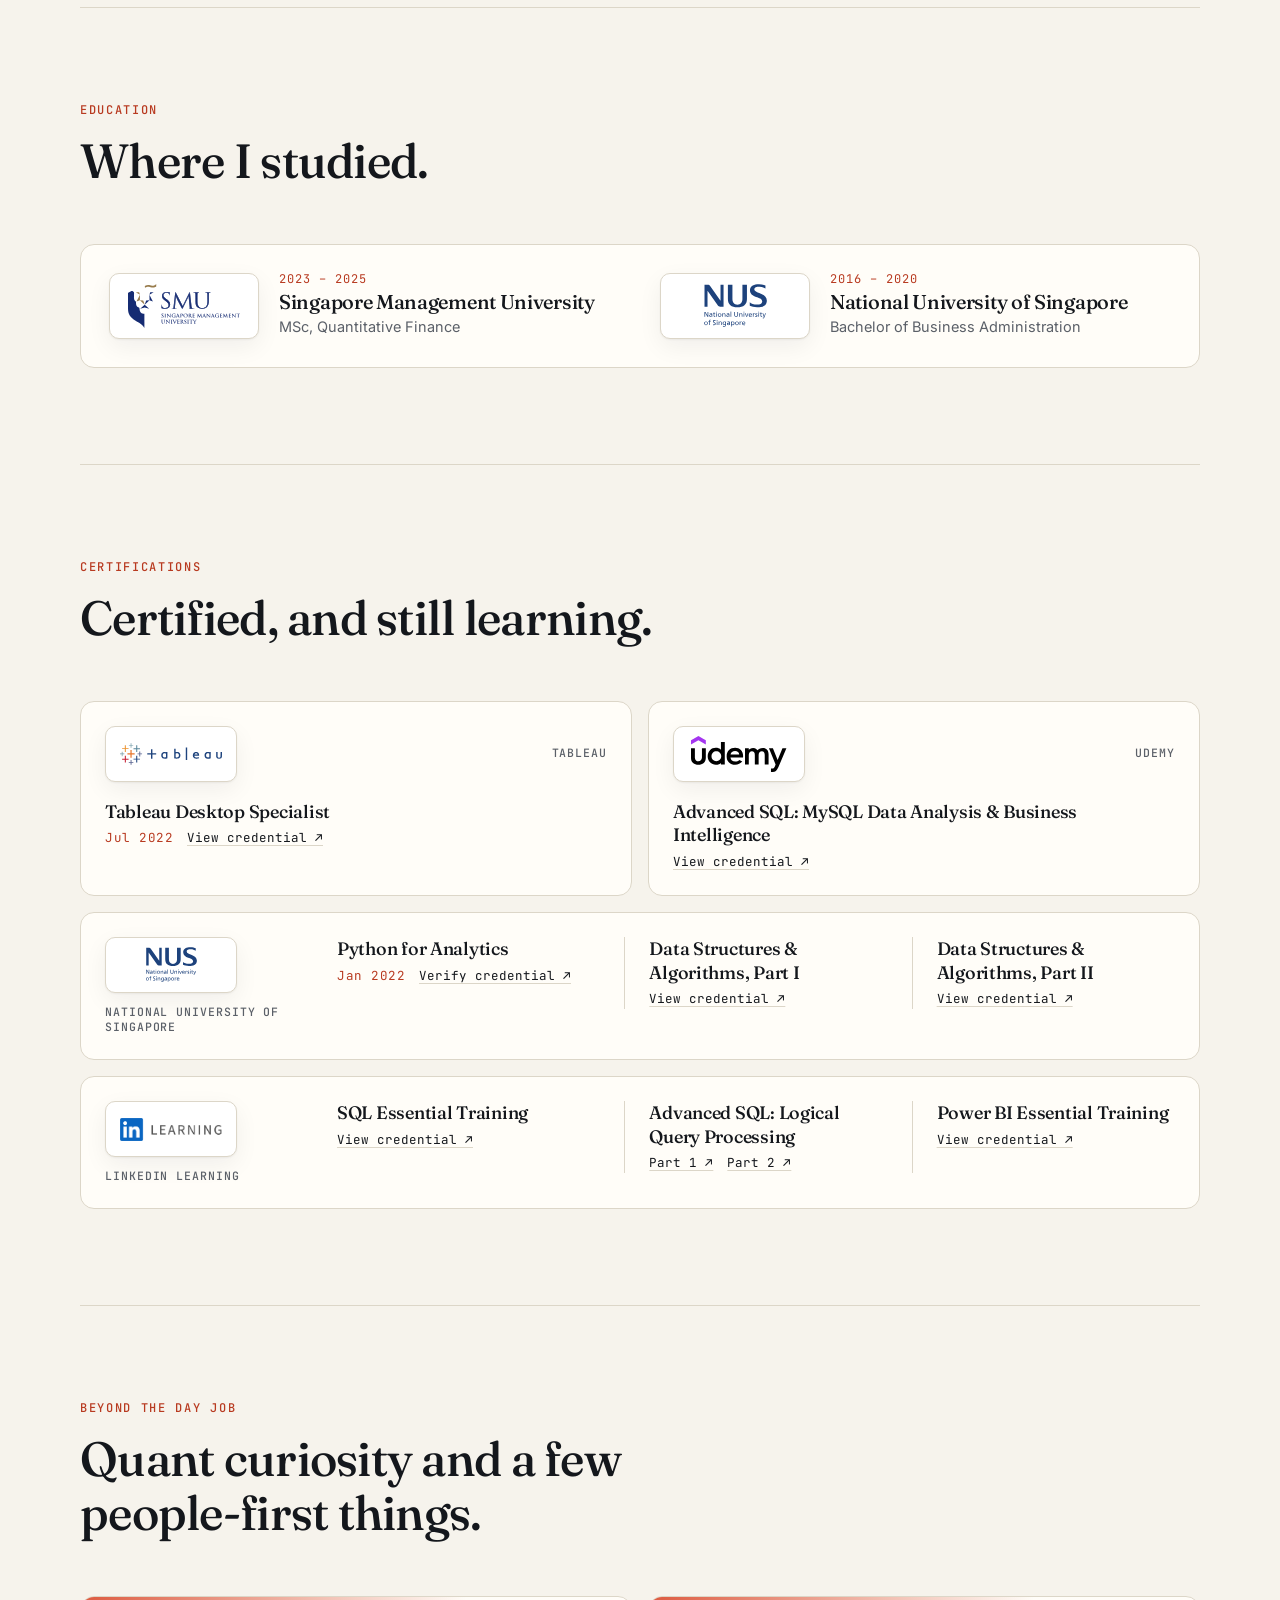
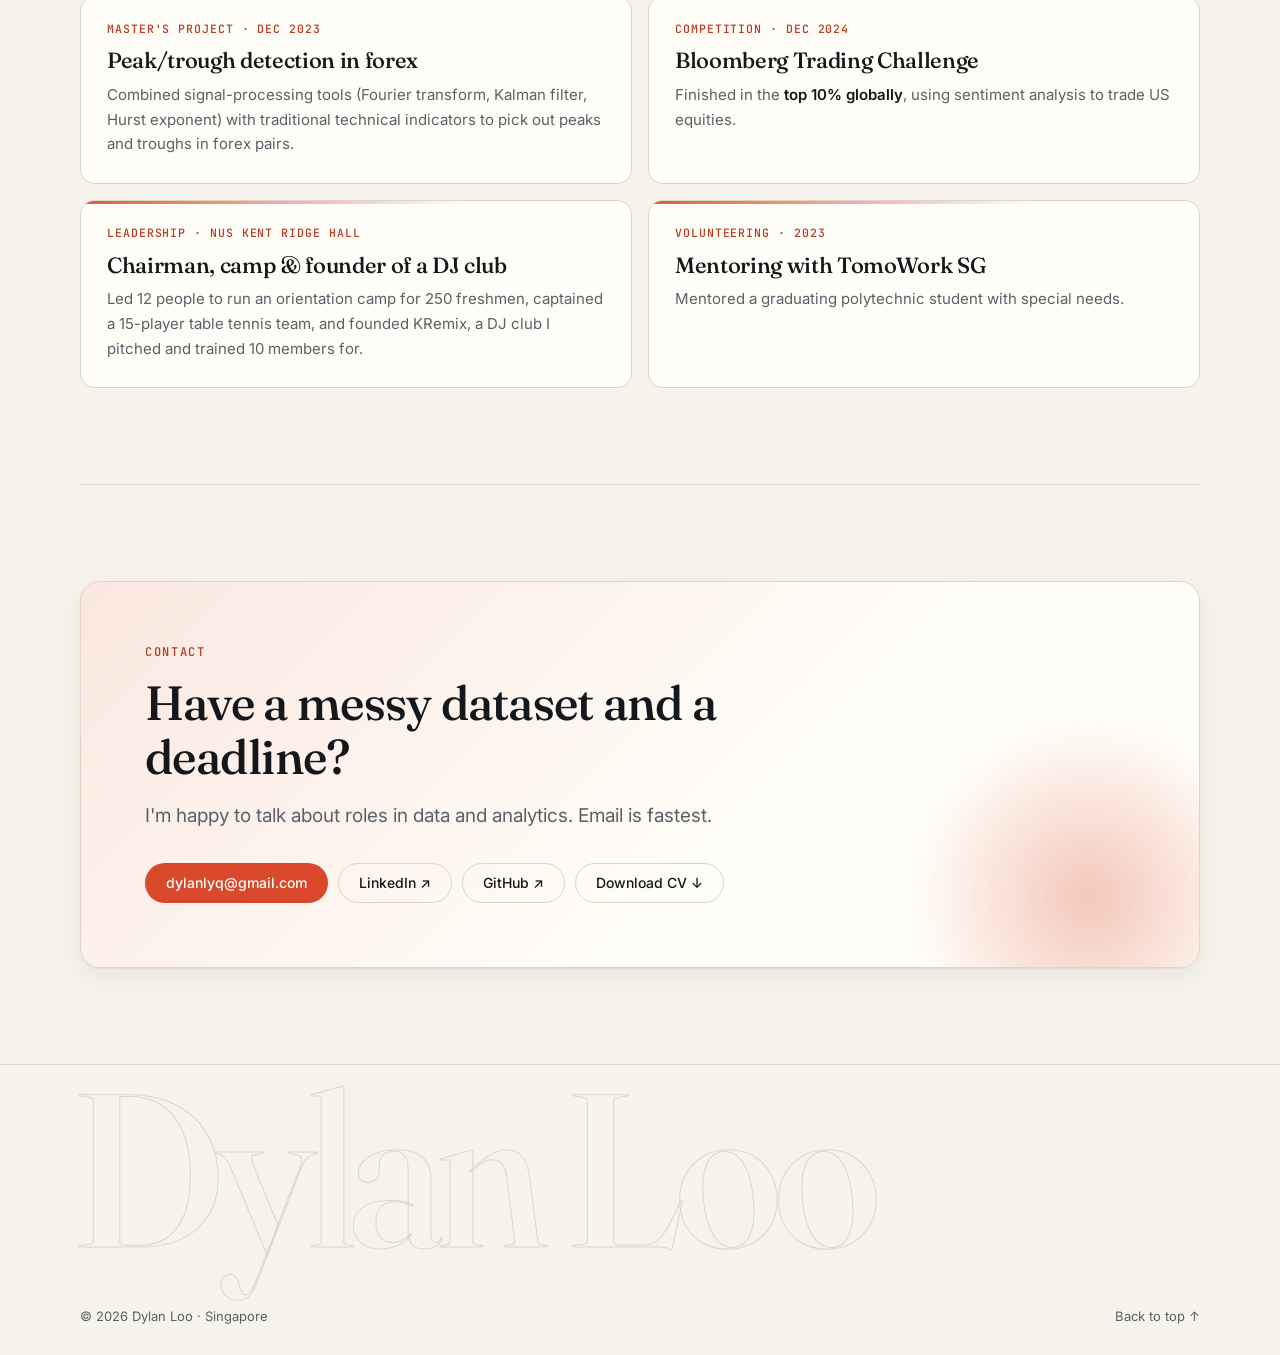
